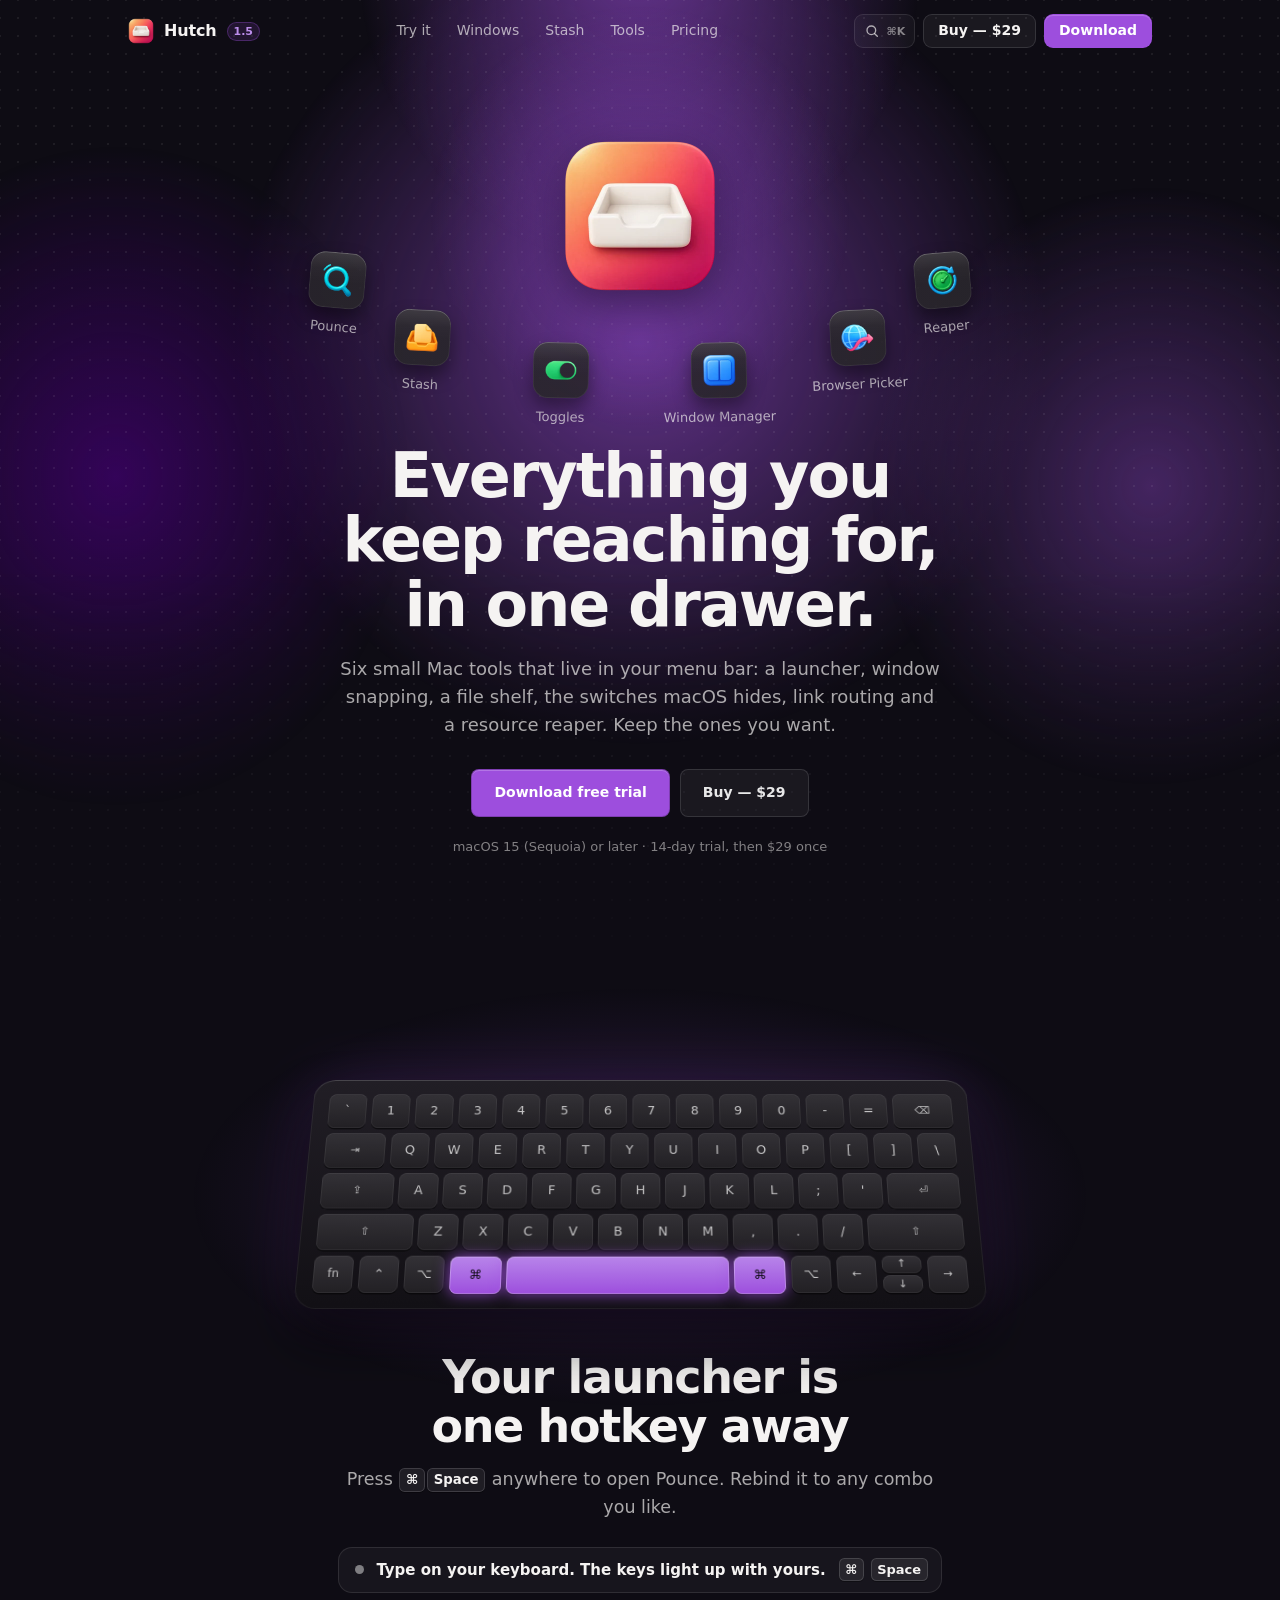
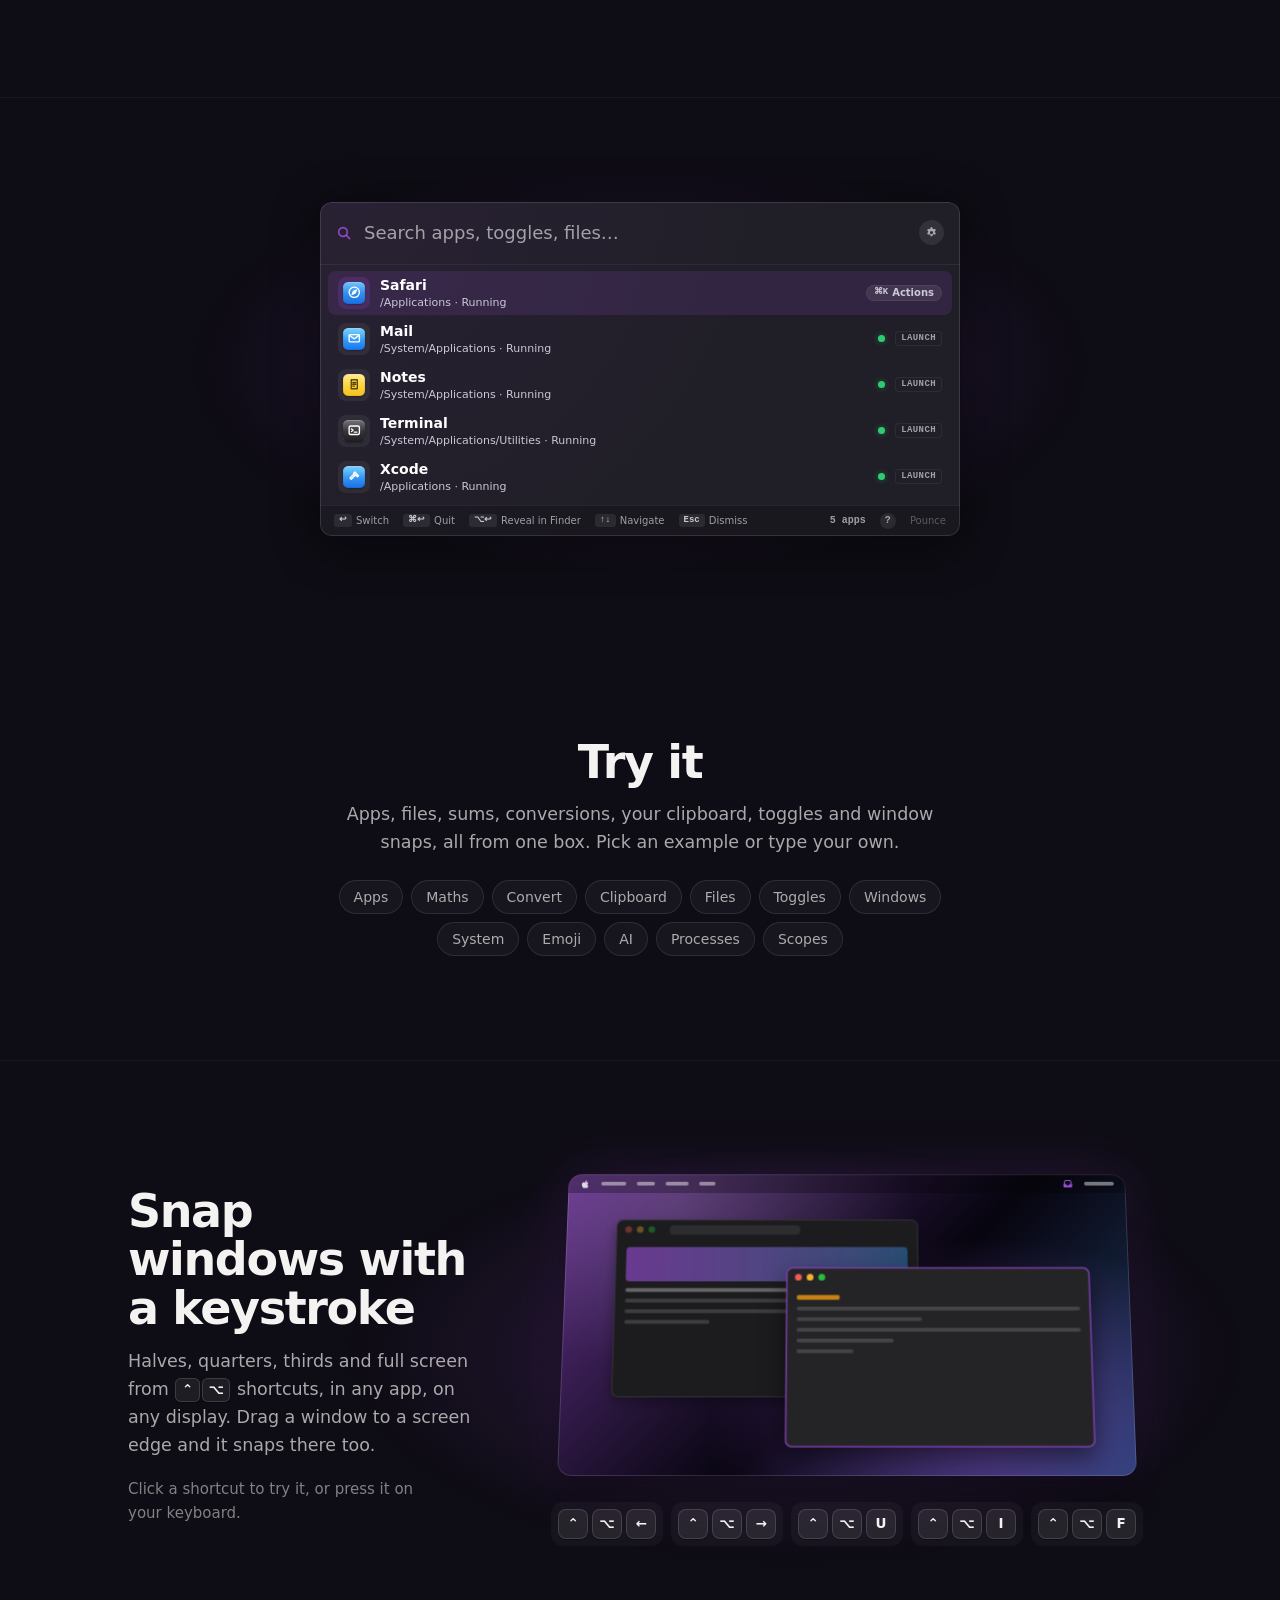
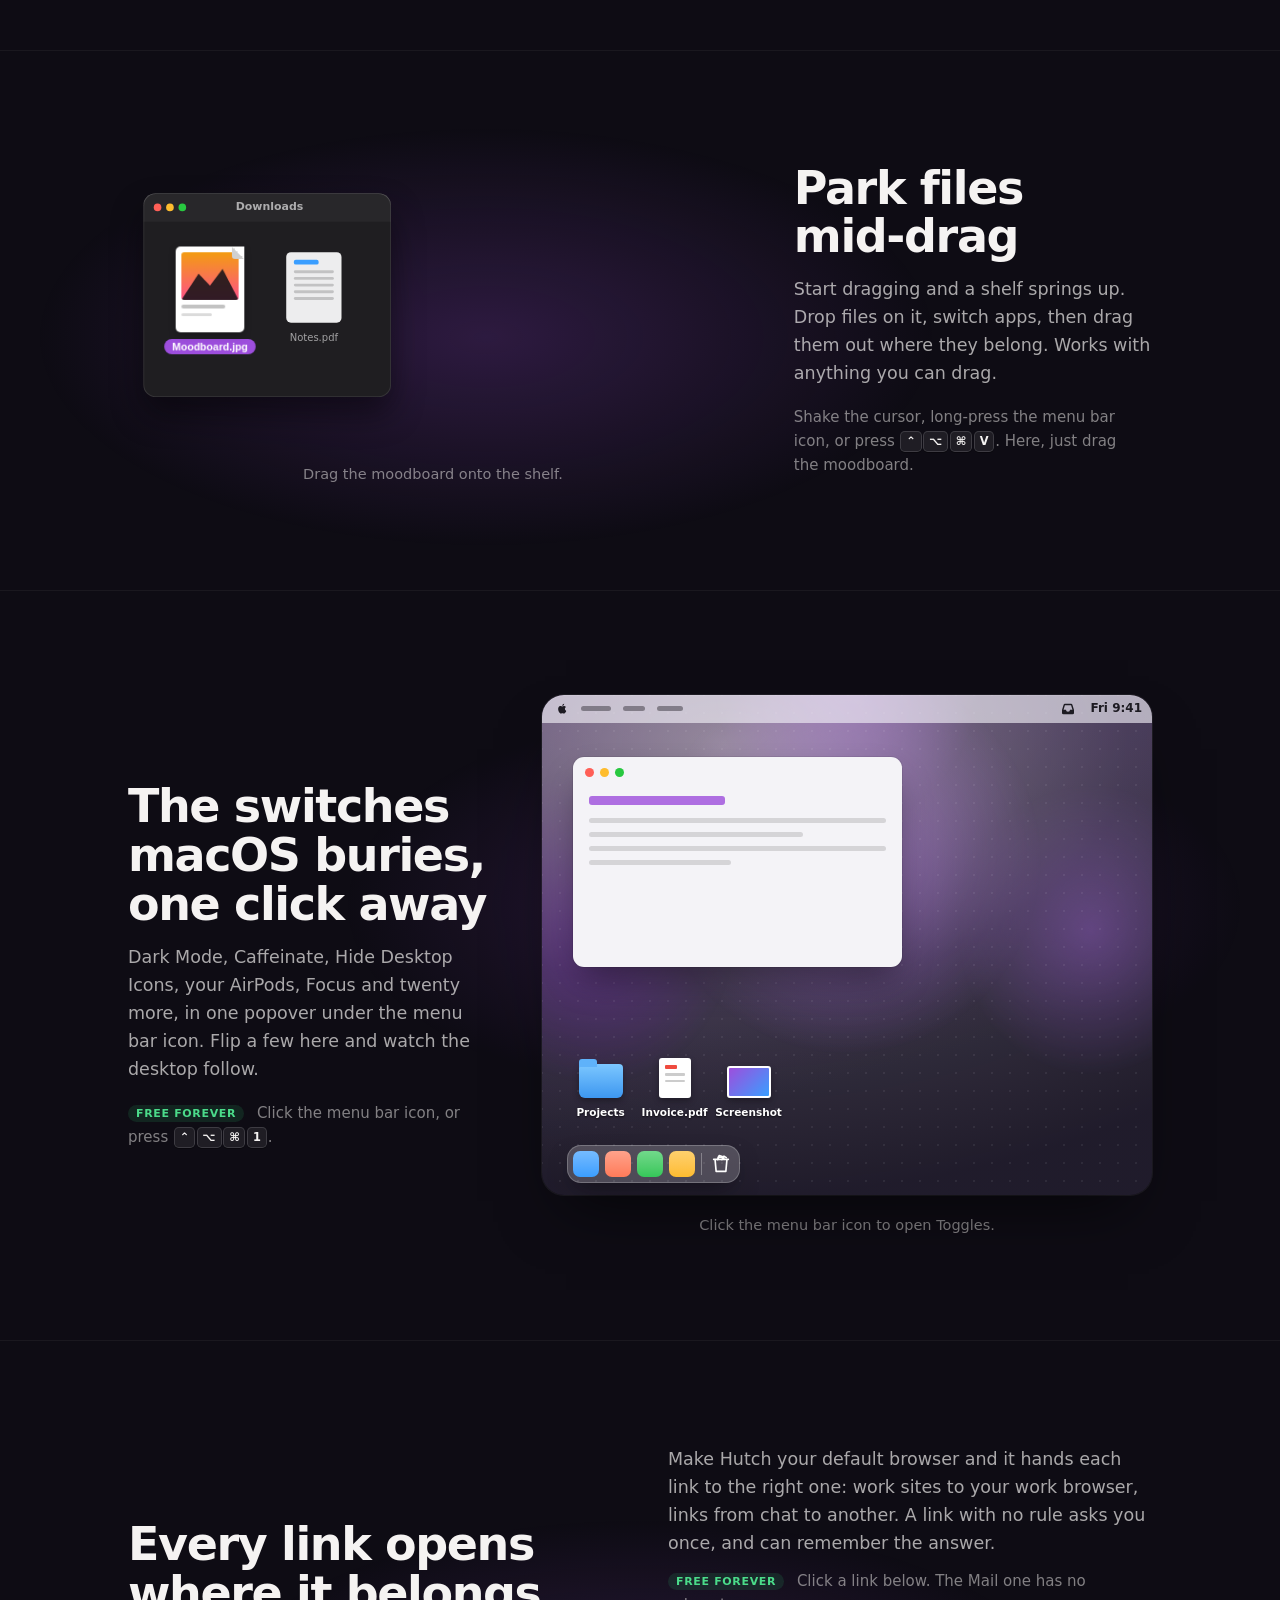
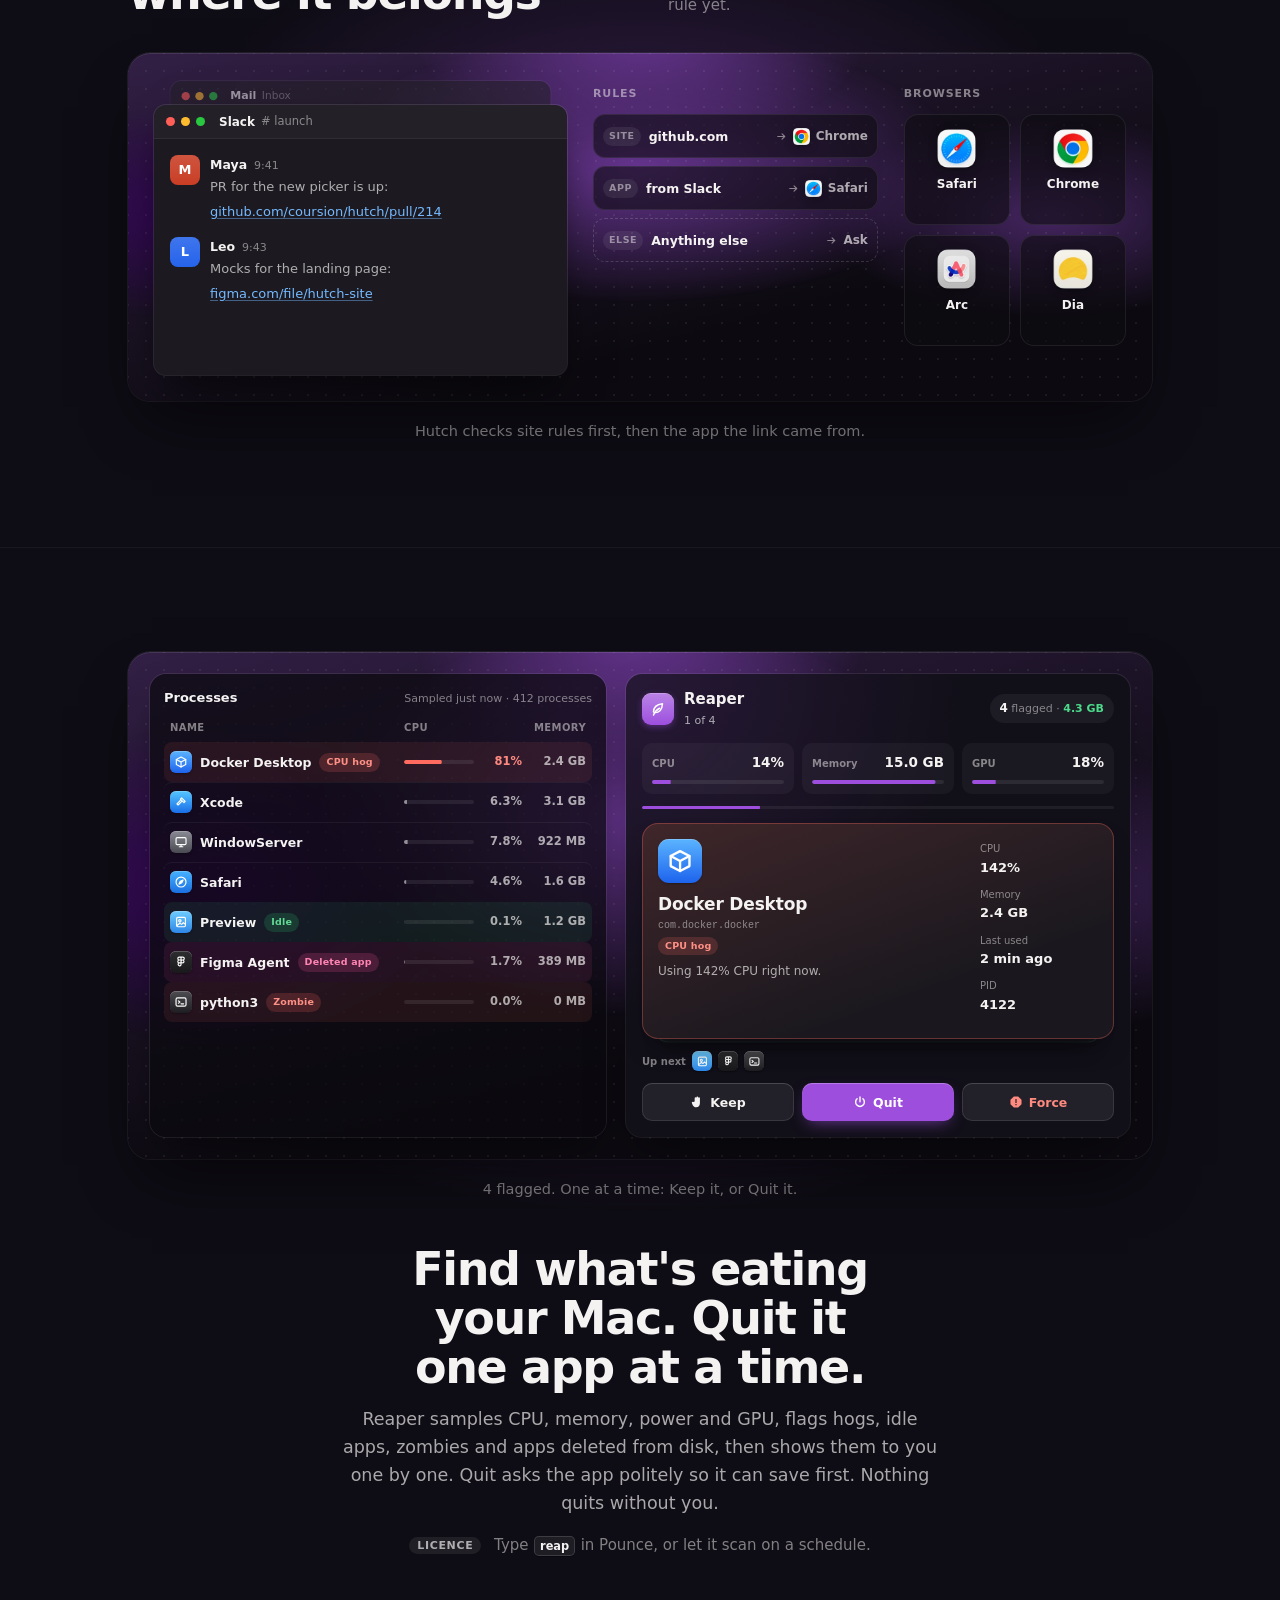
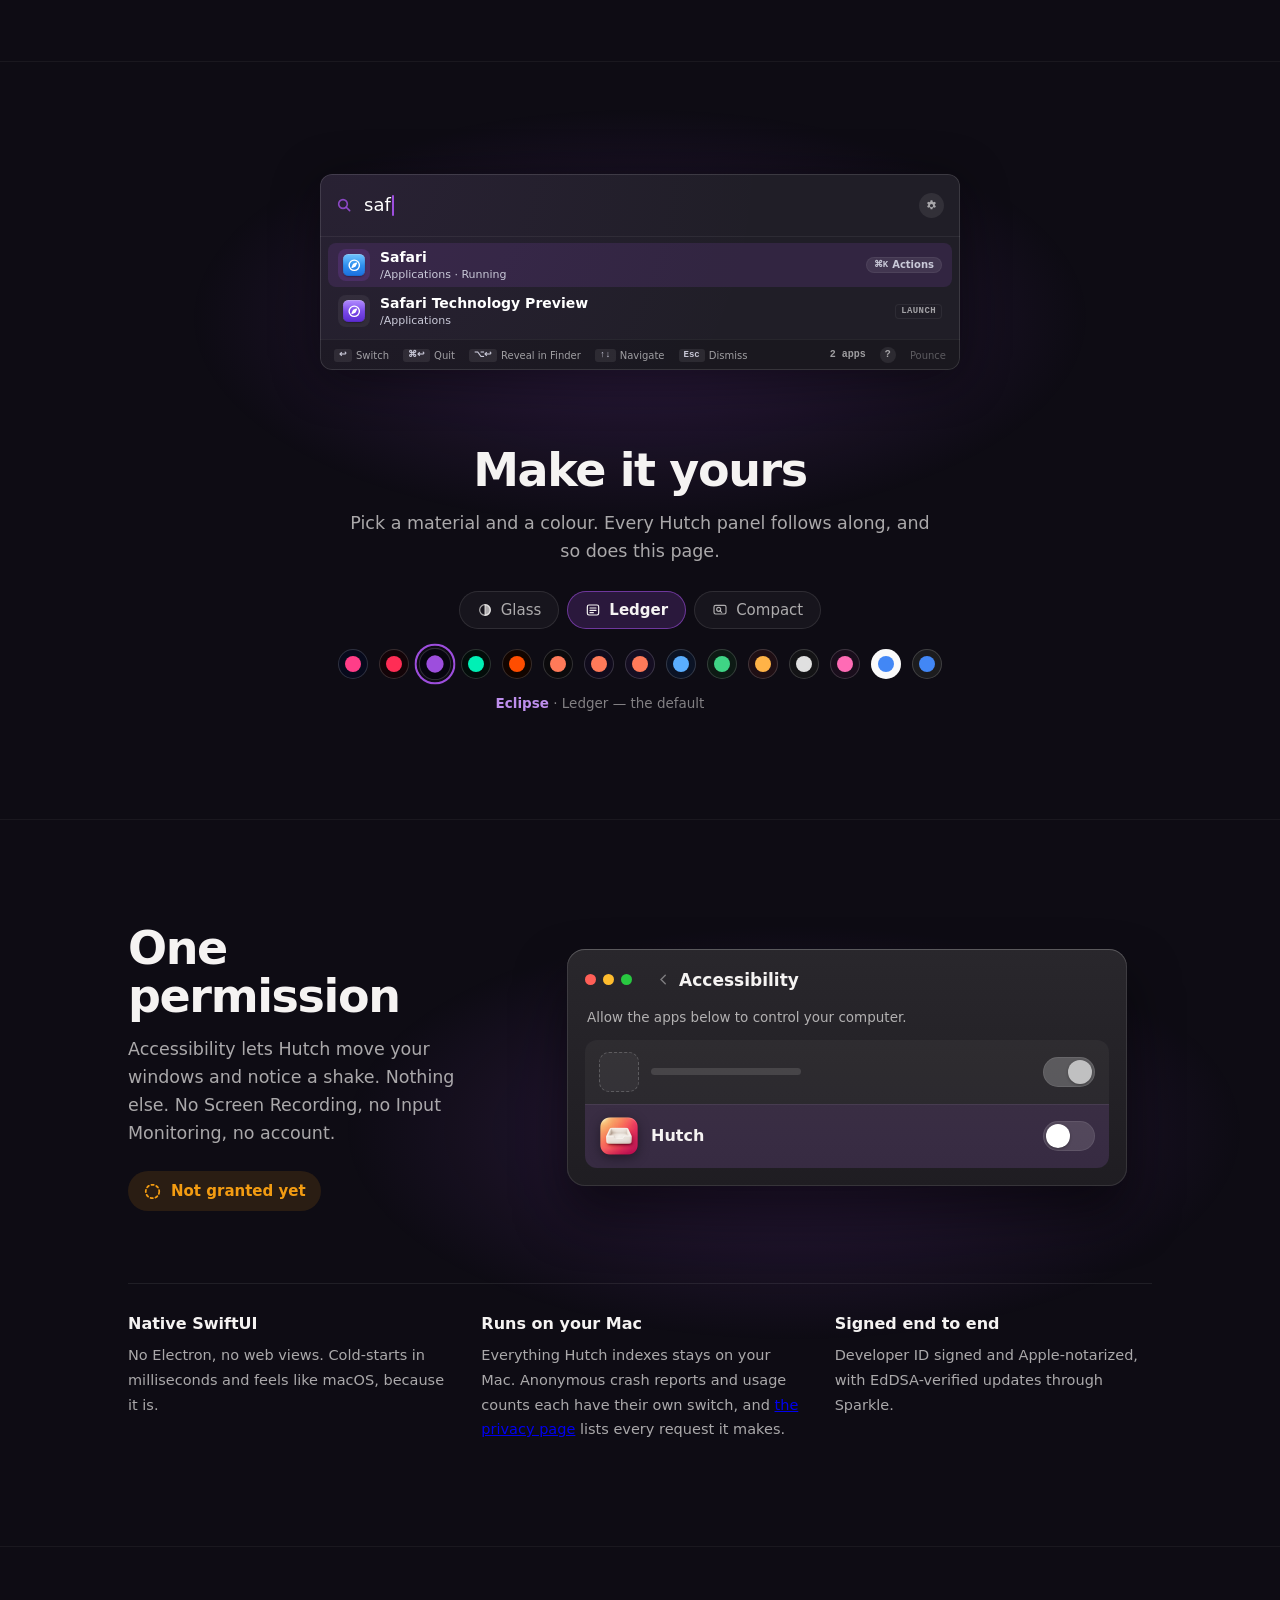
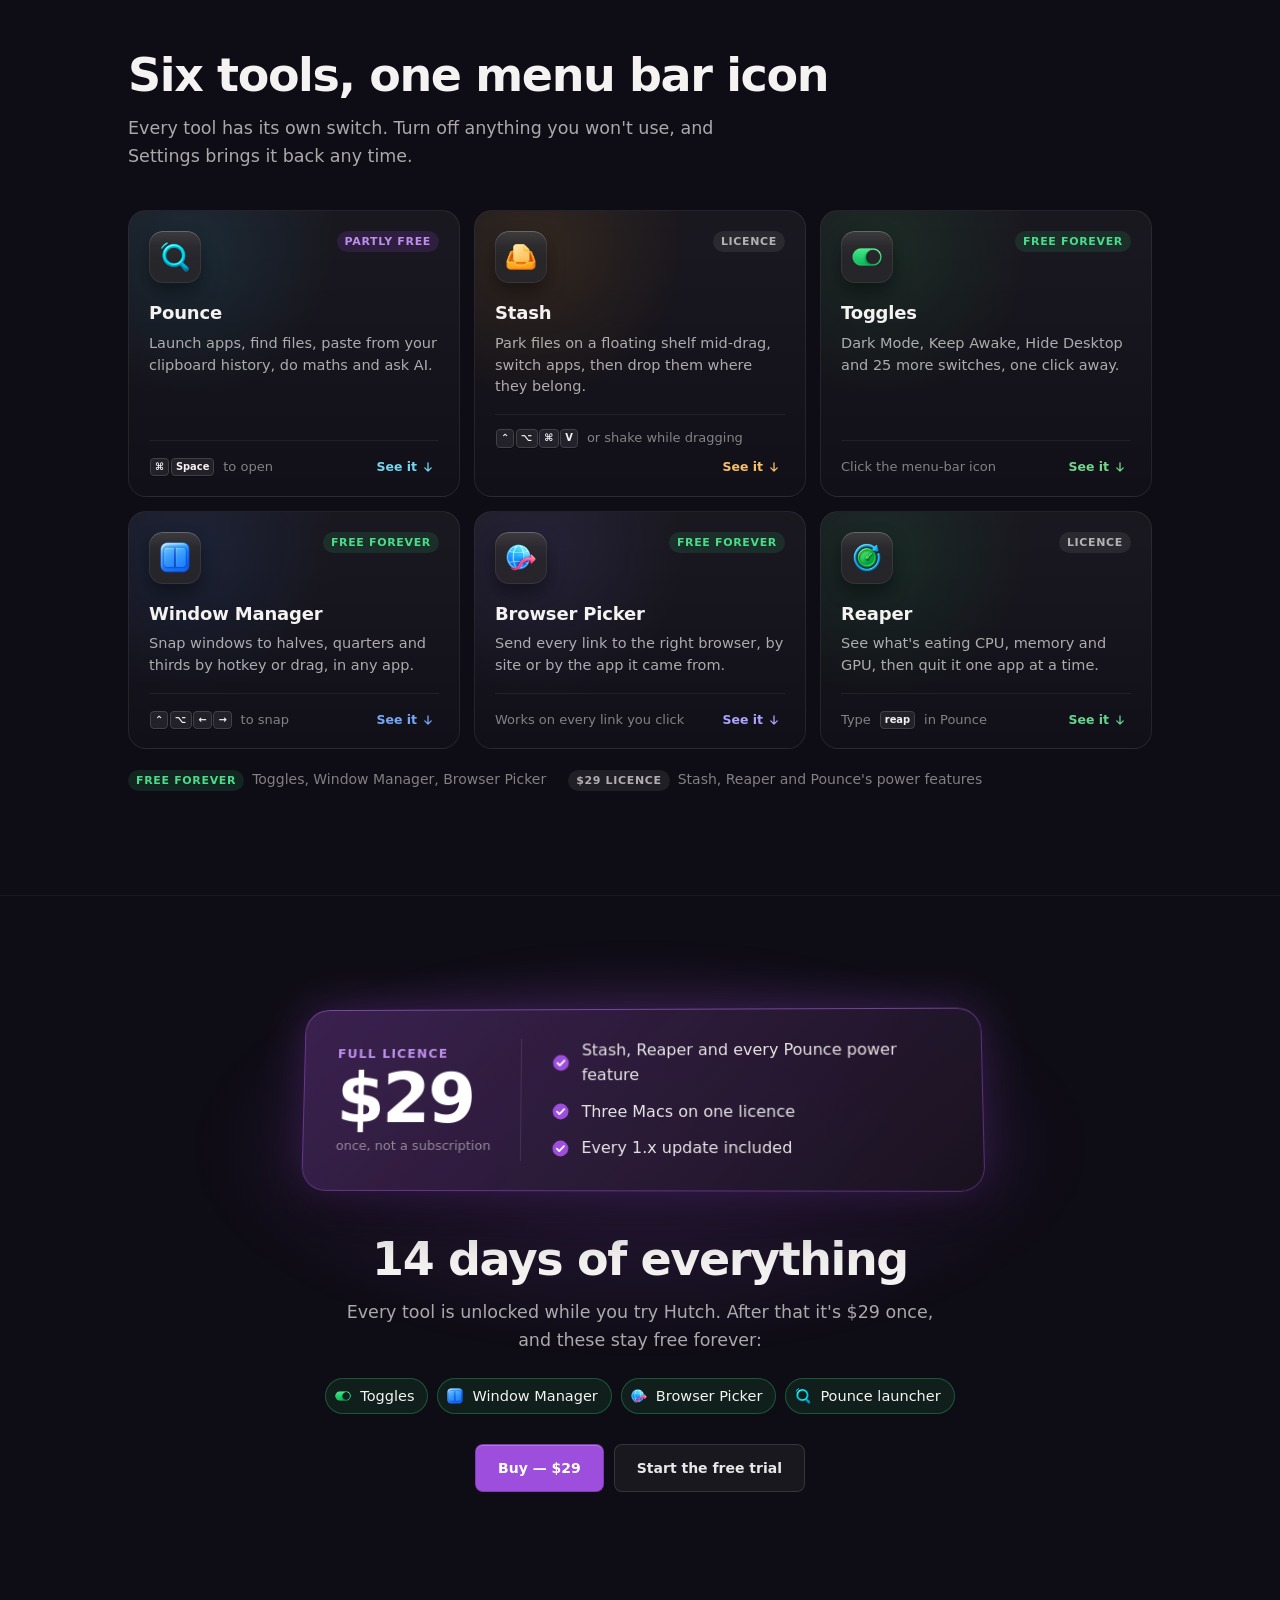
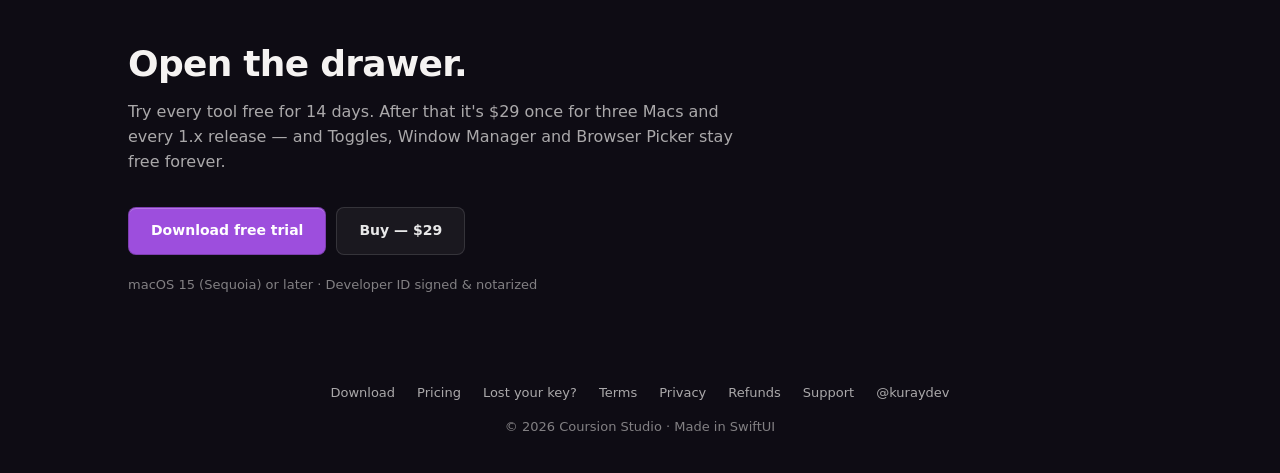
==== index.html @ 4ecfb293 "browser picker: real Safari, Chrome, Arc and Dia icons" ====
<!doctype html>
<html lang="en">
<head>
  <meta charset="utf-8" />
  <meta name="viewport" content="width=device-width, initial-scale=1" />
  <title>Hutch — A drawer of Mac utilities</title>
  <meta name="description" content="Six native Mac tools in one menu bar app: a ⌘Space launcher, window snapping, a drag-and-drop file shelf, system toggles, a browser picker and a resource reaper. Try every tool free for 14 days, then $29 once." />
  <link rel="canonical" href="https://hutch.coursion.studio/" />
  <link rel="icon" type="image/png" href="img/favicon.png" />
  <link rel="apple-touch-icon" href="icon.png" />
  <link rel="stylesheet" href="styles.css?v=d23c048adf" />
  <link rel="stylesheet" href="site.css?v=8bc684e233" />
  <link rel="stylesheet" href="home.css?v=991b9aa1b9" />
  <link rel="preload" as="image" href="img/hutch-icon.webp" />
  <meta property="og:type" content="website" />
  <meta property="og:url" content="https://hutch.coursion.studio/" />
  <meta property="og:title" content="Hutch — A drawer of Mac utilities" />
  <meta property="og:description" content="A ⌘Space launcher, window snapping, a drag-and-drop shelf, system toggles, link routing and a resource reaper. Six native Mac tools, one menu bar icon. 14-day free trial, then $29 once." />
  <meta property="og:image" content="https://hutch.coursion.studio/screenshots/hero-dashboard.png" />
  <meta name="twitter:card" content="summary_large_image" />
  <meta name="theme-color" content="#0E0C14" />
  <script type="application/ld+json">
  {
    "@context": "https://schema.org",
    "@type": "SoftwareApplication",
    "name": "Hutch",
    "url": "https://hutch.coursion.studio/",
    "image": "https://hutch.coursion.studio/icon.png",
    "applicationCategory": "UtilitiesApplication",
    "operatingSystem": "macOS 15 or later",
    "description": "Six native Mac tools in one menu bar app: a launcher, window snapping, a file shelf, system toggles, a browser picker and a resource reaper.",
    "offers": { "@type": "Offer", "price": "29.00", "priceCurrency": "USD" },
    "publisher": { "@type": "Organization", "name": "Coursion Studio" }
  }
  </script>
  <script>document.documentElement.classList.add("js");window.__rv=setTimeout(function(){document.documentElement.classList.add("reveal-all")},4000);</script>
  <script defer src="site.js?v=435ca01deb"></script>
  <script defer src="home.js?v=c83968eb74"></script>
  <script defer src="https://polaris-backend-489776622782.europe-west1.run.app/api/v1/analytics/t.js" data-site="hutch.coursion.studio"></script>
</head>
<body class="home site">
  <a class="skip" href="#hotkey">Skip to the tour</a>
  <div class="bar js-bar">
    <div class="bar-in">
      <a class="bar-brand" href="#top"><img src="img/hutch-icon.webp" alt="" width="26" height="26" /><span>Hutch</span></a>
      <a class="bar-ver" href="https://github.com/Coursion-Studio/hutch/releases/latest" aria-label="What's new in Hutch 1.5">1.5</a>
      <nav class="bar-nav js-bar-nav" aria-label="Main">
        <a href="#try" data-spy="try">Try it</a>
        <a href="#windows" data-spy="windows">Windows</a>
        <a href="#stash" data-spy="stash">Stash</a>
        <a href="#tools" data-spy="tools">Tools</a>
        <a href="pricing.html" data-spy="pricing">Pricing</a>
        <span class="bar-ink" aria-hidden="true"></span>
      </nav>
      <div class="bar-act">
        <button class="bar-k js-palette-open" type="button" aria-label="Search this site"><svg viewBox="0 0 24 24" fill="none" stroke="currentColor" stroke-width="2" stroke-linecap="round" aria-hidden="true"><circle cx="11" cy="11" r="6.5"/><path d="m16 16 4 4"/></svg><kbd>⌘K</kbd></button>
        <a class="bar-btn bar-buy" href="pricing.html">Buy — $29</a>
        <a class="bar-btn bar-get" href="https://github.com/Coursion-Studio/hutch/releases/latest" data-download>Download</a>
        <button class="bar-menu js-bar-menu" type="button" aria-expanded="false" aria-controls="bar-sheet" aria-label="Menu"><svg viewBox="0 0 24 24" fill="none" stroke="currentColor" stroke-width="2" stroke-linecap="round" aria-hidden="true"><path class="l1" d="M5 9h14"/><path class="l2" d="M5 15h14"/></svg></button>
      </div>
    </div>
    <div class="bar-sheet js-bar-sheet" id="bar-sheet" role="dialog" aria-modal="true" aria-label="Menu" hidden>
      <nav class="bar-sheet-nav" aria-label="Site">
        <a href="#try" data-spy="try">Try it</a>
        <a href="#windows" data-spy="windows">Windows</a>
        <a href="#stash" data-spy="stash">Stash</a>
        <a href="#tools" data-spy="tools">Tools</a>
        <a href="pricing.html" data-spy="pricing">Pricing</a>
      </nav>
      <div class="bar-sheet-act">
        <button class="bar-btn bar-sheet-k js-bar-search" type="button"><svg viewBox="0 0 24 24" fill="none" stroke="currentColor" stroke-width="2" stroke-linecap="round" aria-hidden="true"><circle cx="11" cy="11" r="6.5"/><path d="m16 16 4 4"/></svg><span>Search</span><kbd>⌘K</kbd></button>
        <a class="bar-btn bar-buy" href="pricing.html">Buy — $29</a>
      </div>
    </div>
  </div>
  <div class="bg"></div>

  <div class="palette-backdrop js-palette" hidden>
    <div class="palette" role="dialog" aria-modal="true" aria-label="Search this site">
      <div class="palette-bar">
        <svg viewBox="0 0 24 24" fill="none" stroke="currentColor" stroke-width="1.8" stroke-linecap="round" aria-hidden="true"><circle cx="11" cy="11" r="7"/><path d="M16 16l5 5"/></svg>
        <input class="js-palette-input" type="text" placeholder="Jump to anything…" aria-label="Search this site" autocomplete="off" spellcheck="false" />
        <kbd>esc</kbd>
      </div>
      <ul class="palette-results js-palette-results" role="listbox"></ul>
      <div class="palette-foot"><span><kbd>↑</kbd><kbd>↓</kbd>Navigate</span><span><kbd>↩</kbd>Open</span><span class="spacer"></span><span>Yes — the website has one too.</span></div>
    </div>
  </div>

  <header class="stage-hero reveal">
    <div class="mesh" aria-hidden="true"><i class="m1"></i><i class="m2"></i><i class="m3"></i><i class="m4"></i></div>
    <div class="container">
      <div class="bar-space" aria-hidden="true"></div>

      <div class="hero-fan" role="img" aria-label="The Hutch app icon with its six tools fanned out beneath it: Pounce, Stash, Toggles, Window Manager, Browser Picker and Reaper.">
        <img class="hero-icon" src="img/hutch-icon.webp" alt="" width="160" height="160" fetchpriority="high" />
        <span class="fan-tool" style="--i:0;--x:-249;--y:52.6;--r:5deg"><span class="tile"><img src="img/pounce.webp" alt="" width="56" height="56" /></span><b>Pounce</b></span>
        <span class="fan-tool" style="--i:1;--x:-179;--y:99.6;--r:3deg"><span class="tile"><img src="img/stash.webp" alt="" width="56" height="56" /></span><b>Stash</b></span>
        <span class="fan-tool" style="--i:2;--x:-65;--y:126.5;--r:1deg"><span class="tile"><img src="img/toggles.webp" alt="" width="56" height="56" /></span><b>Toggles</b></span>
        <span class="fan-tool" style="--i:3;--x:65;--y:126.5;--r:-1deg"><span class="tile"><img src="img/window-manager.webp" alt="" width="56" height="56" /></span><b>Window Manager</b></span>
        <span class="fan-tool" style="--i:4;--x:179;--y:99.6;--r:-3deg"><span class="tile"><img src="img/browser-picker.webp" alt="" width="56" height="56" /></span><b>Browser Picker</b></span>
        <span class="fan-tool" style="--i:5;--x:249;--y:52.6;--r:-5deg"><span class="tile"><img src="img/reaper.webp" alt="" width="56" height="56" /></span><b>Reaper</b></span>
      </div>

      <div class="hero-copy">
        <h1 class="rise" style="--d:.08s">Everything you keep reaching for,<br /> in one drawer.</h1>
        <p class="sub rise" style="--d:.14s">Six small Mac tools that live in your menu bar: a launcher, window snapping, a file shelf, the switches macOS hides, link routing and a resource reaper. Keep the ones you want.</p>
        <div class="cta-row rise" style="--d:.2s">
          <a class="btn primary" href="https://github.com/Coursion-Studio/hutch/releases/latest" data-download>Download free trial</a>
          <a class="btn outline" href="pricing.html">Buy — $29</a>
        </div>
        <p class="req-note rise" style="--d:.24s">macOS 15 (Sequoia) or later · 14-day trial, then $29 once</p>
      </div>
    </div>
  </header>

  <main>

    <section id="hotkey" class="sec sec-hotkey reveal" aria-labelledby="hotkey-title">
      <div class="glow" aria-hidden="true"></div>
      <div class="container">
        <div class="kb-stage rise">
          <div class="kb js-kb" aria-hidden="true"></div>
        </div>
        <div class="sec-head center">
          <h2 id="hotkey-title" class="rise" style="--d:.08s">Your launcher is one hotkey away</h2>
          <p class="rise" style="--d:.14s">Press <span class="combo"><kbd>⌘</kbd><kbd>Space</kbd></span> anywhere to open Pounce. Rebind it to any combo you like.</p>
          <p class="kb-pill rise js-kb-pill" style="--d:.2s" aria-live="polite">
            <span class="dot" aria-hidden="true"></span>
            <span class="kb-pill-text js-kb-text">Type on your keyboard. The keys light up with yours.</span>
            <span class="kb-pill-keys js-kb-keys"><kbd>⌘</kbd><kbd>Space</kbd></span>
          </p>
        </div>
      </div>
    </section>

    <section id="try" class="sec sec-try reveal" aria-labelledby="try-title">
      <div class="glow" aria-hidden="true"></div>
      <div class="container">
        <div class="pp pp-try rise js-try" data-mat="ledger">
          <div class="pp-field">
            <svg class="pp-lead" viewBox="0 0 24 24" fill="none" stroke="currentColor" stroke-width="2.4" stroke-linecap="round" aria-hidden="true"><circle cx="10.5" cy="10.5" r="6.5"/><path d="m15.5 15.5 5 5"/></svg>
            <button type="button" class="pp-scope js-try-scope" hidden><span class="pp-scope-ico" aria-hidden="true"></span><b></b><svg class="pp-scope-x" viewBox="0 0 24 24" fill="none" stroke="currentColor" stroke-width="3.4" stroke-linecap="round" aria-hidden="true"><path d="M6 6l12 12M18 6 6 18"/></svg></button>
            <input class="js-try-input" type="text" role="combobox" aria-expanded="true" aria-controls="try-results" aria-autocomplete="list" aria-label="Try Pounce: type an app, a sum, a conversion, or : for scopes" placeholder="Search apps, toggles, files…" autocomplete="off" autocapitalize="off" spellcheck="false" />
            <button type="button" class="pp-clear js-try-clear" aria-label="Clear the search" hidden><svg viewBox="0 0 24 24" aria-hidden="true"><circle cx="12" cy="12" r="10" fill="currentColor"/><path d="m8.5 8.5 7 7M15.5 8.5l-7 7" stroke="var(--pal-base)" stroke-width="2.2" stroke-linecap="round"/></svg></button>
            <span class="pp-gear" aria-hidden="true"><svg viewBox="0 0 24 24" fill="currentColor"><path d="M10.3 2.5h3.4l.5 2.6c.6.2 1.2.5 1.7.9l2.5-.9 1.7 2.9-2 1.7c.1.6.1 1.3 0 1.9l2 1.7-1.7 2.9-2.5-.9c-.5.4-1.1.7-1.7.9l-.5 2.6h-3.4l-.5-2.6c-.6-.2-1.2-.5-1.7-.9l-2.5.9-1.7-2.9 2-1.7a6 6 0 0 1 0-1.9l-2-1.7 1.7-2.9 2.5.9c.5-.4 1.1-.7 1.7-.9zM12 9a3 3 0 1 0 0 6 3 3 0 0 0 0-6z" fill-rule="evenodd"/></svg></span>
          </div>
          <div class="pp-results">
            <span class="pp-sel" aria-hidden="true"></span>
            <ul id="try-results" class="js-try-results" role="listbox" aria-label="Results"></ul>
            <div class="pp-empty"><svg viewBox="0 0 24 24" fill="currentColor" aria-hidden="true"><path d="M10 3.5 11.7 8.3 16.5 10 11.7 11.7 10 16.5 8.3 11.7 3.5 10 8.3 8.3z"/><path d="M17.5 13.5l.8 2.2 2.2.8-2.2.8-.8 2.2-.8-2.2-2.2-.8 2.2-.8zM17 3l.6 1.4L19 5l-1.4.6L17 7l-.6-1.4L15 5l1.4-.6z"/></svg><b class="js-try-empty">No matches</b><span class="js-try-tip"></span></div>
          </div>
          <div class="pp-foot">
            <span class="pp-hints"></span>
            <span class="pp-tag js-try-lic" hidden>Licence</span>
            <span class="pp-badge"></span>
            <span class="pp-help" aria-hidden="true">?</span>
            <span class="pp-label js-try-status">Pounce</span>
          </div>
          <div class="pp-cfoot">
            <span class="pp-menu" aria-hidden="true"><i></i><i></i></span>
            <span class="pp-cstatus js-try-status"></span>
            <span class="pp-cbar"><span class="pp-cbtn primary"><span>Open Application</span><kbd>↩</kbd></span><span class="pp-cbtn act">Actions<kbd>⌘</kbd><kbd>K</kbd></span></span>
          </div>
        </div>
        <div class="sec-head center">
          <h2 id="try-title" class="rise" style="--d:.08s">Try it</h2>
          <p class="rise" style="--d:.14s">Apps, files, sums, conversions, your clipboard, toggles and window snaps, all from one box. Pick an example or type your own.</p>
          <div class="chips rise" style="--d:.2s" role="group" aria-label="Examples">
            <button type="button" class="chip-q" data-q="saf" aria-label="Apps: saf">Apps</button>
            <button type="button" class="chip-q" data-q="1280*0.15" aria-label="Maths: 1280*0.15">Maths</button>
            <button type="button" class="chip-q" data-q="10 km to mi" aria-label="Convert: 10 km to mi">Convert</button>
            <button type="button" class="chip-q" data-q="clip:" aria-label="Clipboard: clip:">Clipboard</button>
            <button type="button" class="chip-q" data-q="file: invoice" aria-label="Files: file: invoice">Files</button>
            <button type="button" class="chip-q" data-q="dark" aria-label="Toggles: dark">Toggles</button>
            <button type="button" class="chip-q" data-q="left half" aria-label="Windows: left half">Windows</button>
            <button type="button" class="chip-q" data-q="lock" aria-label="System: lock">System</button>
            <button type="button" class="chip-q" data-q=":fire" aria-label="Emoji: :fire">Emoji</button>
            <button type="button" class="chip-q" data-q="ai how do I undo a git commit" aria-label="AI: ai how do I undo a git commit">AI</button>
            <button type="button" class="chip-q" data-q="kill chrome" aria-label="Processes: kill chrome">Processes</button>
            <button type="button" class="chip-q" data-q=":" aria-label="Scopes: :">Scopes</button>
          </div>
          <p class="sr-only js-try-count" aria-live="polite"></p>
        </div>
      </div>
    </section>

    <section id="windows" class="sec sec-split sec-windows reveal" aria-labelledby="win-title">
      <div class="glow" aria-hidden="true"></div>
      <div class="container split">
        <div class="split-copy">
          <h2 id="win-title" class="rise">Snap windows with a keystroke</h2>
          <p class="rise" style="--d:.06s">Halves, quarters, thirds and full screen from <span class="combo"><kbd>⌃</kbd><kbd>⌥</kbd></span> shortcuts, in any app, on any display. Drag a window to a screen edge and it snaps there too.</p>
          <p class="aside rise" style="--d:.1s">Click a shortcut to try it, or press it on your keyboard.</p>
        </div>
        <div class="split-stage">
          <div class="desk-wrap rise" style="--d:.08s">
            <div class="desk js-desk" aria-hidden="true">
              <div class="desk-menubar">
                <svg viewBox="0 0 24 24" fill="currentColor"><path d="M16.4 12.6c0-2.3 1.9-3.4 2-3.5-1.1-1.6-2.8-1.8-3.4-1.8-1.4-.1-2.8.9-3.5.9-.7 0-1.8-.9-3-.8-1.5 0-3 .9-3.8 2.3-1.6 2.8-.4 7 1.2 9.3.8 1.1 1.7 2.4 2.9 2.3 1.2 0 1.6-.7 3-.7s1.8.7 3 .7c1.3 0 2.1-1.1 2.8-2.3.9-1.3 1.3-2.6 1.3-2.6s-2.5-1-2.5-3.8zM14.1 5.8c.6-.8 1.1-1.8 1-2.8-.9 0-2 .6-2.7 1.4-.6.7-1.1 1.7-1 2.7 1 .1 2-.5 2.7-1.3z"/></svg>
                <i style="width:26px"></i><i style="width:19px"></i><i style="width:24px"></i><i style="width:17px"></i>
                <span class="sp"></span>
                <svg class="tray" viewBox="0 0 24 24" fill="currentColor"><path d="M3 13.5 5.4 5.6A2 2 0 0 1 7.3 4.2h9.4a2 2 0 0 1 1.9 1.4L21 13.5V18a2 2 0 0 1-2 2H5a2 2 0 0 1-2-2zm2.3-.5H9a3 3 0 0 0 6 0h3.7L16.6 6.2H7.4z"/></svg>
                <i style="width:31px"></i>
              </div>
              <div class="win win-browser" data-win="browser">
                <div class="win-skin"></div>
                <div class="win-content">
                  <div class="win-bar"><i></i><i></i><i></i><span class="url"></span></div>
                  <div class="win-body"><span class="banner"></span><span class="ln l1"></span><span class="ln"></span><span class="ln"></span><span class="ln short"></span></div>
                </div>
              </div>
              <div class="win win-notes" data-win="notes">
                <div class="win-skin"></div>
                <div class="win-content">
                  <div class="win-bar"><i></i><i></i><i></i></div>
                  <div class="win-body"><span class="ttl"></span><span class="ln"></span><span class="ln" style="width:44%"></span><span class="ln"></span><span class="ln" style="width:34%"></span><span class="ln" style="width:20%"></span></div>
                </div>
              </div>
            </div>
          </div>
          <div class="snaps rise" style="--d:.14s" role="group" aria-label="Snap shortcuts">
            <button type="button" class="snap" data-move="0" aria-label="Left half, Control Option Left Arrow"><kbd>⌃</kbd><kbd>⌥</kbd><kbd>←</kbd></button>
            <button type="button" class="snap" data-move="1" aria-label="Right half, Control Option Right Arrow"><kbd>⌃</kbd><kbd>⌥</kbd><kbd>→</kbd></button>
            <button type="button" class="snap" data-move="2" aria-label="Top left quarter, Control Option U"><kbd>⌃</kbd><kbd>⌥</kbd><kbd>U</kbd></button>
            <button type="button" class="snap" data-move="3" aria-label="Top right quarter, Control Option I"><kbd>⌃</kbd><kbd>⌥</kbd><kbd>I</kbd></button>
            <button type="button" class="snap" data-move="4" aria-label="Full screen, Control Option F"><kbd>⌃</kbd><kbd>⌥</kbd><kbd>F</kbd></button>
          </div>
        </div>
      </div>
    </section>

    <section id="stash" class="sec sec-split sec-stash reveal" aria-labelledby="stash-title">
      <div class="glow" aria-hidden="true"></div>
      <div class="container split reverse">
        <div class="split-copy">
          <h2 id="stash-title" class="rise">Park files mid-drag</h2>
          <p class="rise" style="--d:.06s">Start dragging and a shelf springs up. Drop files on it, switch apps, then drag them out where they belong. Works with anything you can drag.</p>
          <p class="aside rise" style="--d:.1s">Shake the cursor, long-press the menu bar icon, or press <span class="combo"><kbd>⌃</kbd><kbd>⌥</kbd><kbd>⌘</kbd><kbd>V</kbd></span>. Here, just drag the moodboard.</p>
        </div>
        <div class="split-stage">
          <div class="stash-fit rise" style="--d:.08s">
            <div class="stash-stage js-stash">
              <div class="finder" aria-hidden="true">
                <div class="finder-bar"><i></i><i></i><i></i><b>Downloads</b></div>
                <span class="finder-slot"></span>
                <span class="finder-doc"><span class="doc"><i></i><i></i><i></i><i></i><i></i><i></i></span><b>Notes.pdf</b></span>
              </div>
              <div class="shelf" aria-hidden="true">
                <div class="shelf-head"><svg viewBox="0 0 24 24" fill="currentColor"><path d="M3 13.5 5.4 5.6A2 2 0 0 1 7.3 4.2h9.4a2 2 0 0 1 1.9 1.4L21 13.5V18a2 2 0 0 1-2 2H5a2 2 0 0 1-2-2zm2.3-.5H9a3 3 0 0 0 6 0h3.7L16.6 6.2H7.4z"/></svg>Stash<span class="n js-shelf-n">0</span></div>
                <div class="shelf-slots"><i></i><i></i><i></i></div>
              </div>
              <button type="button" class="file js-file" aria-label="Moodboard.jpg. Drag it onto the shelf, or press to park it there.">
                <span class="thumb"><span class="pic"></span><i></i><i></i><span class="fold"></span></span>
                <span class="name">Moodboard.jpg</span>
              </button>
              <svg class="cursor js-cursor" viewBox="0 0 15 22" aria-hidden="true"><path d="M0 0v17.2l4.5-4 3 8.8 2.7-1-3-8.4h7.8z" fill="#000" stroke="#fff" stroke-width="1.4" stroke-linejoin="round"/></svg>
            </div>
          </div>
          <p class="stash-status rise js-stash-status" style="--d:.14s" aria-live="polite">Drag the moodboard onto the shelf.</p>
        </div>
      </div>
    </section>

    <section id="toggles" class="sec sec-split sec-toggles reveal" aria-labelledby="tgl-title">
      <div class="glow" aria-hidden="true"></div>
      <div class="container split">
        <div class="split-copy">
          <h2 id="tgl-title" class="rise">The switches macOS buries, one click away</h2>
          <p class="rise" style="--d:.06s">Dark Mode, Caffeinate, Hide Desktop Icons, your AirPods, Focus and twenty more, in one popover under the menu bar icon. Flip a few here and watch the desktop follow.</p>
          <p class="aside rise" style="--d:.1s"><span class="tier tier-free">Free forever</span> Click the menu bar icon, or press <span class="combo"><kbd>⌃</kbd><kbd>⌥</kbd><kbd>⌘</kbd><kbd>1</kbd></span>.</p>
        </div>
        <div class="split-stage">
          <div class="show tgl rise js-tgl" style="--d:.08s">
            <div class="mesh" aria-hidden="true"><i class="m1"></i><i class="m2"></i><i class="m3"></i><i class="m4"></i></div>
            <div class="tgl-dim" aria-hidden="true"></div>
            <div class="tgl-bar">
              <svg class="tgl-apple" viewBox="0 0 24 24" fill="currentColor" aria-hidden="true"><path d="M16.4 12.6c0-2.3 1.9-3.4 2-3.5-1.1-1.6-2.8-1.8-3.4-1.8-1.4-.1-2.8.9-3.5.9-.7 0-1.8-.9-3-.8-1.5 0-3 .9-3.8 2.3-1.6 2.8-.4 7 1.2 9.3.8 1.1 1.7 2.4 2.9 2.3 1.2 0 1.6-.7 3-.7s1.8.7 3 .7c1.3 0 2.1-1.1 2.8-2.3.9-1.3 1.3-2.6 1.3-2.6s-2.5-1-2.5-3.8zM14.1 5.8c.6-.8 1.1-1.8 1-2.8-.9 0-2 .6-2.7 1.4-.6.7-1.1 1.7-1 2.7 1 .1 2-.5 2.7-1.3z"/></svg>
              <i style="width:30px" aria-hidden="true"></i><i style="width:22px" aria-hidden="true"></i><i style="width:26px" aria-hidden="true"></i>
              <span class="sp"></span>
              <svg class="tgl-ind" data-ind="focus" viewBox="0 0 24 24" fill="currentColor" aria-hidden="true"><path d="M19.5 14.5A7.5 7.5 0 0 1 9.5 4.5a7.5 7.5 0 1 0 10 10z"/></svg>
              <svg class="tgl-ind" data-ind="cafe" viewBox="0 0 24 24" fill="none" stroke="currentColor" stroke-width="2.2" stroke-linecap="round" aria-hidden="true"><path d="M5 9h11v5a5 5 0 0 1-5 5h-1a5 5 0 0 1-5-5zM16 10.5h1.5a2.5 2.5 0 0 1 0 5H16M8 3.5v2.5M11.5 3.5v2.5"/></svg>
              <button type="button" class="tgl-item js-tgl-item" aria-expanded="false" aria-controls="tgl-pop" aria-label="Hutch in the menu bar: open Toggles"><svg viewBox="0 0 24 24" fill="currentColor" aria-hidden="true"><path d="M3 13.5 5.4 5.6A2 2 0 0 1 7.3 4.2h9.4a2 2 0 0 1 1.9 1.4L21 13.5V18a2 2 0 0 1-2 2H5a2 2 0 0 1-2-2zm2.3-.5H9a3 3 0 0 0 6 0h3.7L16.6 6.2H7.4z"/></svg></button>
              <span class="tgl-clock" aria-hidden="true">Fri 9:41</span>
            </div>
            <div class="tgl-win" aria-hidden="true">
              <div class="tgl-win-bar"><i></i><i></i><i></i></div>
              <div class="tgl-win-body"><span class="ttl"></span><span class="ln"></span><span class="ln" style="width:72%"></span><span class="ln"></span><span class="ln" style="width:48%"></span></div>
            </div>
            <ul class="tgl-icons" aria-hidden="true">
              <li><span class="tgl-folder"></span><b>Projects</b></li>
              <li><span class="tgl-doc"><i></i><i></i><i></i></span><b>Invoice.pdf</b></li>
              <li><span class="tgl-shot"></span><b>Screenshot</b></li>
            </ul>
            <div class="tgl-dock" aria-hidden="true"><i style="--c:#3A9EFF"></i><i style="--c:#FF7A59"></i><i style="--c:#34C759"></i><i style="--c:#FEBC2E"></i><span class="sep"></span><span class="tgl-trash"><svg viewBox="0 0 24 24" fill="none" stroke="currentColor" stroke-width="1.8" stroke-linecap="round" stroke-linejoin="round"><path d="M5.5 7h13l-1.2 13h-10.6zM4 7h16M9 7V4.5h6V7"/><path class="paper" d="M8.5 7.2 10 2.8l3.4 1M13 7.2l2.2-3.8 2.6 1.6"/></svg></span></div>
            <div class="tgl-night" aria-hidden="true"></div>
            <div class="tgl-pop" id="tgl-pop" role="group" aria-label="Toggles">
              <span class="tgl-nub" aria-hidden="true"></span>
              <div class="tgl-head">
                <img src="img/hutch-icon.webp" alt="" width="28" height="28" loading="lazy" />
                <span><b>Toggles</b><small>Quick switches</small></span>
                <span class="tgl-gear" aria-hidden="true"><svg viewBox="0 0 24 24" fill="currentColor"><path d="M10.3 2.5h3.4l.5 2.6c.6.2 1.2.5 1.7.9l2.5-.9 1.7 2.9-2 1.7c.1.6.1 1.3 0 1.9l2 1.7-1.7 2.9-2.5-.9c-.5.4-1.1.7-1.7.9l-.5 2.6h-3.4l-.5-2.6c-.6-.2-1.2-.5-1.7-.9l-2.5.9-1.7-2.9 2-1.7a6 6 0 0 1 0-1.9l-2-1.7 1.7-2.9 2.5.9c.5-.4 1.1-.7 1.7-.9zM12 9a3 3 0 1 0 0 6 3 3 0 0 0 0-6z" fill-rule="evenodd"/></svg></span>
              </div>
              <label class="tgl-search"><svg viewBox="0 0 24 24" fill="none" stroke="currentColor" stroke-width="2.4" stroke-linecap="round" aria-hidden="true"><circle cx="10.5" cy="10.5" r="6.5"/><path d="m15.5 15.5 5 5"/></svg><input class="js-tgl-q" type="search" placeholder="Search toggles" aria-label="Search toggles" autocomplete="off" spellcheck="false" /></label>
              <ul class="tgl-list js-tgl-list"></ul>
              <p class="tgl-none js-tgl-none" hidden></p>
              <div class="tgl-foot" aria-hidden="true"><span class="tgl-open"><img src="img/hutch-icon.webp" alt="" width="18" height="18" loading="lazy" />Open Hutch</span><svg viewBox="0 0 24 24" fill="none" stroke="currentColor" stroke-width="2.2" stroke-linecap="round"><path d="M12 3.5v8M7 6.5a7.5 7.5 0 1 0 10 0"/></svg></div>
            </div>
          </div>
          <p class="show-status rise js-tgl-status" style="--d:.14s" aria-live="polite">Click the menu bar icon to open Toggles.</p>
        </div>
      </div>
    </section>

    <section id="browsers" class="sec sec-browsers reveal" aria-labelledby="bpk-title">
      <div class="glow" aria-hidden="true"></div>
      <div class="container">
        <div class="sec-head">
          <h2 id="bpk-title" class="rise">Every link opens where it belongs</h2>
          <p class="rise" style="--d:.06s">Make Hutch your default browser and it hands each link to the right one: work sites to your work browser, links from chat to another. A link with no rule asks you once, and can remember the answer.</p>
          <p class="aside rise" style="--d:.1s"><span class="tier tier-free">Free forever</span> Click a link below. The Mail one has no rule yet.</p>
        </div>
        <div class="show bpk rise js-bpk" style="--d:.1s">
          <div class="mesh" aria-hidden="true"><i class="m1"></i><i class="m2"></i><i class="m3"></i><i class="m4"></i></div>
          <div class="bpk-grid">
            <div class="bpk-apps">
              <div class="bpk-win" data-app="Mail">
                <button type="button" class="bpk-tab" aria-label="Switch to Mail"></button>
                <div class="bpk-bar"><i></i><i></i><i></i><b>Mail</b><span>Inbox</span></div>
                <div class="bpk-body">
                  <p class="bpk-meta"><b>Mac Weekly</b><span>Menu bar apps worth keeping</span></p>
                  <p class="bpk-text">A short history of the menu bar, for the curious:</p>
                  <button type="button" class="bpk-link" data-url="https://en.wikipedia.org/wiki/Menu_bar">en.wikipedia.org/wiki/Menu_bar</button>
                </div>
              </div>
              <div class="bpk-win" data-app="Slack">
                <button type="button" class="bpk-tab" aria-label="Switch to Slack"></button>
                <div class="bpk-bar"><i></i><i></i><i></i><b>Slack</b><span># launch</span></div>
                <div class="bpk-body">
                  <div class="bpk-msg"><span class="bpk-av" style="--c:#C93D24">M</span><div><p class="bpk-meta"><b>Maya</b><span>9:41</span></p><p class="bpk-text">PR for the new picker is up:</p><button type="button" class="bpk-link" data-url="https://github.com/coursion/hutch/pull/214">github.com/coursion/hutch/pull/214</button></div></div>
                  <div class="bpk-msg"><span class="bpk-av" style="--c:#2563EB">L</span><div><p class="bpk-meta"><b>Leo</b><span>9:43</span></p><p class="bpk-text">Mocks for the landing page:</p><button type="button" class="bpk-link" data-url="https://figma.com/file/hutch-site">figma.com/file/hutch-site</button></div></div>
                </div>
              </div>
            </div>
            <div class="bpk-col">
              <h3 class="bpk-h">Rules</h3>
              <ul class="bpk-rules js-bpk-rules">
                <li class="bpk-rule" data-host="github.com" data-to="Chrome"><span class="bpk-kind">Site</span><span class="bpk-match">github.com</span></li>
                <li class="bpk-rule" data-src="Slack" data-to="Safari"><span class="bpk-kind">App</span><span class="bpk-match">from Slack</span></li>
                <li class="bpk-rule ask"><span class="bpk-kind">Else</span><span class="bpk-match">Anything else</span><span class="bpk-to"><svg viewBox="0 0 24 24" fill="none" stroke="currentColor" stroke-width="2" stroke-linecap="round" aria-hidden="true"><path d="M5 12h12M13 7l5 5-5 5"/></svg>Ask</span></li>
              </ul>
              <button type="button" class="bpk-reset js-bpk-reset" hidden>Forget the rules you added</button>
            </div>
            <div class="bpk-col">
              <h3 class="bpk-h">Browsers</h3>
              <ul class="bpk-browsers js-bpk-browsers"></ul>
            </div>
          </div>
          <div class="bpk-scrim" aria-hidden="true"></div>
          <div class="bpk-picker js-bpk-picker" role="dialog" aria-labelledby="bpk-pk-t" hidden>
            <div class="bpk-pk-top"><span class="bpk-src js-bpk-src"></span><button type="button" class="bpk-x js-bpk-x" aria-label="Cancel"><svg viewBox="0 0 24 24" fill="none" stroke="currentColor" stroke-width="3" stroke-linecap="round" aria-hidden="true"><path d="M6 6l12 12M18 6 6 18"/></svg></button></div>
            <b id="bpk-pk-t" class="bpk-pk-t">Open in…</b>
            <code class="bpk-url js-bpk-url"></code>
            <div class="bpk-tiles js-bpk-tiles"></div>
            <div class="bpk-remember">
              <button type="button" class="bpk-check js-bpk-rh" role="checkbox" aria-checked="false"><i aria-hidden="true"></i><span>Remember for <b></b></span></button>
              <button type="button" class="bpk-check js-bpk-rs" role="checkbox" aria-checked="false"><i aria-hidden="true"></i><span>Remember for <b></b></span></button>
            </div>
            <p class="bpk-hint"><svg viewBox="0 0 24 24" fill="none" stroke="currentColor" stroke-width="2" stroke-linecap="round" aria-hidden="true"><rect x="2.5" y="6" width="19" height="12" rx="2.5"/><path d="M6.5 10h.01M10 10h.01M14 10h.01M17.5 10h.01M8 14h8"/></svg>Press 1–4 to launch · Esc to cancel</p>
          </div>
          <span class="bpk-fly js-bpk-fly" aria-hidden="true"><svg viewBox="0 0 24 24" fill="none" stroke="currentColor" stroke-width="2.4" stroke-linecap="round" aria-hidden="true"><path d="M10 14a4 4 0 0 0 5.7 0l3-3a4 4 0 0 0-5.7-5.7l-1 1M14 10a4 4 0 0 0-5.7 0l-3 3a4 4 0 0 0 5.7 5.7l1-1"/></svg><b></b></span>
        </div>
        <p class="show-status center rise js-bpk-status" style="--d:.14s" aria-live="polite">Hutch checks site rules first, then the app the link came from.</p>
      </div>
    </section>

    <section id="reaper" class="sec sec-reaper reveal" aria-labelledby="rpr-title">
      <div class="glow" aria-hidden="true"></div>
      <div class="container">
        <div class="show rpr rise js-rpr">
          <div class="mesh" aria-hidden="true"><i class="m1"></i><i class="m2"></i><i class="m3"></i><i class="m4"></i></div>
          <div class="rpr-grid">
            <div class="rpr-scan" aria-hidden="true">
              <div class="rpr-scan-head"><b>Processes</b><span class="js-rpr-sampled">Sampling…</span></div>
              <div class="rpr-cols"><span>Name</span><span>CPU</span><span>Memory</span></div>
              <ul class="rpr-list js-rpr-list"></ul>
            </div>
            <div class="rpr-panel">
              <div class="rpr-head">
                <span class="rpr-logo" aria-hidden="true"><svg viewBox="0 0 24 24" fill="none" stroke="currentColor" stroke-width="2" stroke-linecap="round" stroke-linejoin="round"><path d="M6 16c0-6 4-10 12-11-.5 8-4.5 12-10.5 12"/><path d="M6 20c1.5-4 4-7 8-9"/></svg></span>
                <span class="rpr-title"><b>Reaper</b><small class="js-rpr-sub">Scanning…</small></span>
                <span class="rpr-pill js-rpr-pill" hidden></span>
              </div>
              <div class="rpr-gauges" aria-hidden="true">
                <div class="rpr-g" data-g="cpu"><span>CPU</span><b>0%</b><i><s></s></i></div>
                <div class="rpr-g" data-g="mem"><span>Memory</span><b>0 GB</b><i><s></s></i></div>
                <div class="rpr-g" data-g="gpu"><span>GPU</span><b>0%</b><i><s></s></i></div>
              </div>
              <div class="rpr-progress" aria-hidden="true"><s class="js-rpr-prog"></s></div>
              <div class="rpr-deck js-rpr-deck"></div>
              <div class="rpr-next js-rpr-next" aria-hidden="true"></div>
              <div class="rpr-acts js-rpr-acts">
                <button type="button" class="rpr-btn" data-act="keep"><svg viewBox="0 0 24 24" fill="currentColor" aria-hidden="true"><path d="M8 11V5.5a1.5 1.5 0 0 1 3 0V10V4a1.5 1.5 0 0 1 3 0v6V5.5a1.5 1.5 0 0 1 3 0v8.5c0 4-2.5 7-6.5 7-2.7 0-4.4-1.4-5.8-3.6L3.4 14a1.5 1.5 0 0 1 2.4-1.8z"/></svg>Keep</button>
                <button type="button" class="rpr-btn primary" data-act="quit"><svg viewBox="0 0 24 24" fill="none" stroke="currentColor" stroke-width="2.4" stroke-linecap="round" aria-hidden="true"><path d="M12 3.5v8M7 6.5a7.5 7.5 0 1 0 10 0"/></svg><span>Quit</span></button>
                <button type="button" class="rpr-btn force" data-act="force"><svg viewBox="0 0 24 24" fill="currentColor" aria-hidden="true"><path d="M8.3 2.5h7.4l5.8 5.8v7.4l-5.8 5.8H8.3l-5.8-5.8V8.3zM11 7v6.5h2V7zm0 8.5v2h2v-2z"/></svg><span>Force</span></button>
              </div>
              <div class="rpr-done js-rpr-done" hidden>
                <b class="js-rpr-freed"></b>
                <p class="js-rpr-tally"></p>
                <button type="button" class="rpr-btn js-rpr-again"><svg viewBox="0 0 24 24" fill="none" stroke="currentColor" stroke-width="2.4" stroke-linecap="round" aria-hidden="true"><path d="M19.5 12a7.5 7.5 0 1 1-2.2-5.3"/><path d="M19.5 4.5v4h-4"/></svg>Scan again</button>
              </div>
            </div>
          </div>
          <svg class="cursor js-rpr-cursor" viewBox="0 0 15 22" aria-hidden="true"><path d="M0 0v17.2l4.5-4 3 8.8 2.7-1-3-8.4h7.8z" fill="#000" stroke="#fff" stroke-width="1.4" stroke-linejoin="round"/></svg>
        </div>
        <p class="show-status center rise js-rpr-status" style="--d:.1s" aria-live="polite">Reaper samples twice, a moment apart, so CPU figures are live.</p>
        <div class="sec-head center">
          <h2 id="rpr-title" class="rise" style="--d:.08s">Find what's eating your Mac. Quit it one app at a time.</h2>
          <p class="rise" style="--d:.14s">Reaper samples CPU, memory, power and GPU, flags hogs, idle apps, zombies and apps deleted from disk, then shows them to you one by one. Quit asks the app politely so it can save first. Nothing quits without you.</p>
          <p class="aside rise" style="--d:.2s"><span class="tier tier-paid">Licence</span> Type <span class="combo"><kbd>reap</kbd></span> in Pounce, or let it scan on a schedule.</p>
        </div>
      </div>
    </section>

    <section id="themes" class="sec sec-themes reveal" aria-labelledby="themes-title">
      <div class="glow" aria-hidden="true"></div>
      <div class="container">
        <div class="theme-stage rise">
          <div class="pp pp-theme js-theme-panel" data-mat="ledger" aria-hidden="true">
            <div class="pp-field">
              <svg class="pp-lead" viewBox="0 0 24 24" fill="none" stroke="currentColor" stroke-width="2.4" stroke-linecap="round" aria-hidden="true"><circle cx="10.5" cy="10.5" r="6.5"/><path d="m15.5 15.5 5 5"/></svg>
              <span class="pp-q">saf<i class="caret"></i></span>
              <span class="pp-gear" aria-hidden="true"><svg viewBox="0 0 24 24" fill="currentColor"><path d="M10.3 2.5h3.4l.5 2.6c.6.2 1.2.5 1.7.9l2.5-.9 1.7 2.9-2 1.7c.1.6.1 1.3 0 1.9l2 1.7-1.7 2.9-2.5-.9c-.5.4-1.1.7-1.7.9l-.5 2.6h-3.4l-.5-2.6c-.6-.2-1.2-.5-1.7-.9l-2.5.9-1.7-2.9 2-1.7a6 6 0 0 1 0-1.9l-2-1.7 1.7-2.9 2.5.9c.5-.4 1.1-.7 1.7-.9zM12 9a3 3 0 1 0 0 6 3 3 0 0 0 0-6z" fill-rule="evenodd"/></svg></span>
            </div>
            <div class="pp-results static">
              <ul class="js-theme-rows"></ul>
            </div>
            <div class="pp-foot">
              <span class="pp-hints"></span>
              <span class="pp-badge"></span>
              <span class="pp-help" aria-hidden="true">?</span>
              <span class="pp-label">Pounce</span>
            </div>
            <div class="pp-cfoot">
              <span class="pp-menu" aria-hidden="true"><i></i><i></i></span>
              <span class="pp-cstatus"></span>
              <span class="pp-cbar"><span class="pp-cbtn primary"><span>Open Application</span><kbd>↩</kbd></span><span class="pp-cbtn act">Actions<kbd>⌘</kbd><kbd>K</kbd></span></span>
            </div>
          </div>
        </div>
        <div class="sec-head center">
          <h2 id="themes-title" class="rise" style="--d:.08s">Make it yours</h2>
          <p class="rise" style="--d:.14s">Pick a material and a colour. Every Hutch panel follows along, and so does this page.</p>
          <div class="materials rise" style="--d:.2s" role="radiogroup" aria-label="Material">
            <button type="button" class="mat" role="radio" aria-checked="false" data-style="glass"><svg viewBox="0 0 24 24" fill="none" stroke="currentColor" stroke-width="1.8" aria-hidden="true"><circle cx="12" cy="12" r="8"/><path d="M12 4a8 8 0 0 1 0 16z" fill="currentColor"/></svg>Glass</button>
            <button type="button" class="mat" role="radio" aria-checked="true" data-style="ledger"><svg viewBox="0 0 24 24" fill="none" stroke="currentColor" stroke-width="1.8" stroke-linecap="round" aria-hidden="true"><rect x="3.5" y="4.5" width="17" height="15" rx="2.5"/><path d="M7.5 9h9M7.5 12.5h9M7.5 16h5"/></svg>Ledger</button>
            <button type="button" class="mat" role="radio" aria-checked="false" data-style="compact"><svg viewBox="0 0 24 24" fill="none" stroke="currentColor" stroke-width="1.8" stroke-linecap="round" aria-hidden="true"><rect x="3" y="5" width="18" height="13" rx="2.5"/><circle cx="10" cy="11" r="3"/><path d="m12.2 13.2 2.3 2.3"/></svg>Compact</button>
          </div>
          <div class="swatches rise js-swatches" style="--d:.24s" role="radiogroup" aria-label="Colour"></div>
          <p class="swatch-name js-swatch-name" aria-live="polite"></p>
        </div>
      </div>
    </section>

    <section id="why" class="sec sec-split sec-why reveal" aria-labelledby="why-title">
      <div class="glow" aria-hidden="true"></div>
      <div class="container split">
        <div class="split-copy">
          <h2 id="why-title" class="rise js-perm-title">One permission</h2>
          <p class="rise" style="--d:.06s">Accessibility lets Hutch move your windows and notice a shake. Nothing else. No Screen Recording, no Input Monitoring, no account.</p>
          <p class="perm-status rise js-perm-status" style="--d:.1s"><svg viewBox="0 0 24 24" fill="none" stroke="currentColor" stroke-width="2.2" stroke-linecap="round" aria-hidden="true"><circle cx="12" cy="12" r="8.5" stroke-dasharray="3 3.4"/></svg><span>Not granted yet</span></p>
        </div>
        <div class="split-stage">
          <div class="ax rise" style="--d:.08s">
            <div class="ax-bar"><i></i><i></i><i></i><svg viewBox="0 0 24 24" fill="none" stroke="currentColor" stroke-width="2" stroke-linecap="round" aria-hidden="true"><path d="m14.5 6-6 6 6 6"/></svg><b>Accessibility</b></div>
            <p class="ax-lede">Allow the apps below to control your computer.</p>
            <div class="ax-list">
              <div class="ax-row ghost" aria-hidden="true"><span class="ax-app"></span><span class="ax-name"></span><span class="sw on"><i></i></span></div>
              <div class="ax-row hutch">
                <img class="ax-icon" src="img/hutch-icon.webp" alt="" width="40" height="40" loading="lazy" />
                <span class="ax-title">Hutch<svg class="ax-ok" viewBox="0 0 24 24" aria-hidden="true"><circle cx="12" cy="12" r="10" fill="currentColor"/><path d="m7.5 12.3 3 3 6-6.3" fill="none" stroke="#0b1a10" stroke-width="2.4" stroke-linecap="round" stroke-linejoin="round"/></svg></span>
                <button type="button" class="sw js-perm" role="switch" aria-checked="false" aria-label="Allow Hutch to control your computer"><i></i></button>
                <span class="burst js-burst" aria-hidden="true"></span>
              </div>
            </div>
          </div>
        </div>
      </div>
      <div class="container">
        <ul class="trust">
          <li class="rise" style="--d:.06s"><b>Native SwiftUI</b><span>No Electron, no web views. Cold-starts in milliseconds and feels like macOS, because it is.</span></li>
          <li class="rise" style="--d:.1s"><b>Runs on your Mac</b><span>Everything Hutch indexes stays on your Mac. Anonymous crash reports and usage counts each have their own switch, and <a href="privacy.html#when-the-app-does-talk-to-a-server">the privacy page</a> lists every request it makes.</span></li>
          <li class="rise" style="--d:.14s"><b>Signed end to end</b><span>Developer ID signed and Apple-notarized, with EdDSA-verified updates through Sparkle.</span></li>
        </ul>
      </div>
    </section>

    <section id="tools" class="sec sec-tools reveal">
      <div class="container">
        <div class="sec-head">
          <h2 class="rise">Six tools, one menu bar icon</h2>
          <p class="rise" style="--d:.06s">Every tool has its own switch. Turn off anything you won't use, and Settings brings it back any time.</p>
        </div>
        <ul class="tool-grid">
          <li class="tool-card rise" style="--d:.08s;--tc:#38C6E8">
            <div class="tc-head"><span class="tile"><img src="img/pounce.webp" alt="" width="56" height="56" loading="lazy" /></span><span class="tier tier-mixed">Partly free</span></div>
            <h3>Pounce</h3>
            <p>Launch apps, find files, paste from your clipboard history, do maths and ask AI.</p>
            <div class="tc-foot"><span class="combo"><kbd>⌘</kbd><kbd>Space</kbd></span><span>to open</span><a class="tc-see" href="#try" aria-label="See Pounce in action">See it<svg viewBox="0 0 24 24" fill="none" stroke="currentColor" stroke-width="2.2" stroke-linecap="round" stroke-linejoin="round" aria-hidden="true"><path d="M12 5v14M6.5 13.5 12 19l5.5-5.5"/></svg></a></div>
          </li>
          <li class="tool-card rise" style="--d:.12s;--tc:#F5A623">
            <div class="tc-head"><span class="tile"><img src="img/stash.webp" alt="" width="56" height="56" loading="lazy" /></span><span class="tier tier-paid">Licence</span></div>
            <h3>Stash</h3>
            <p>Park files on a floating shelf mid-drag, switch apps, then drop them where they belong.</p>
            <div class="tc-foot"><span class="combo"><kbd>⌃</kbd><kbd>⌥</kbd><kbd>⌘</kbd><kbd>V</kbd></span><span>or shake while dragging</span><a class="tc-see" href="#stash" aria-label="See Stash in action">See it<svg viewBox="0 0 24 24" fill="none" stroke="currentColor" stroke-width="2.2" stroke-linecap="round" stroke-linejoin="round" aria-hidden="true"><path d="M12 5v14M6.5 13.5 12 19l5.5-5.5"/></svg></a></div>
          </li>
          <li class="tool-card rise" style="--d:.16s;--tc:#34C759">
            <div class="tc-head"><span class="tile"><img src="img/toggles.webp" alt="" width="56" height="56" loading="lazy" /></span><span class="tier tier-free">Free forever</span></div>
            <h3>Toggles</h3>
            <p>Dark Mode, Keep Awake, Hide Desktop and 25 more switches, one click away.</p>
            <div class="tc-foot"><span>Click the menu-bar icon</span><a class="tc-see" href="#toggles" aria-label="See Toggles in action">See it<svg viewBox="0 0 24 24" fill="none" stroke="currentColor" stroke-width="2.2" stroke-linecap="round" stroke-linejoin="round" aria-hidden="true"><path d="M12 5v14M6.5 13.5 12 19l5.5-5.5"/></svg></a></div>
          </li>
          <li class="tool-card rise" style="--d:.20s;--tc:#3B82F6">
            <div class="tc-head"><span class="tile"><img src="img/window-manager.webp" alt="" width="56" height="56" loading="lazy" /></span><span class="tier tier-free">Free forever</span></div>
            <h3>Window Manager</h3>
            <p>Snap windows to halves, quarters and thirds by hotkey or drag, in any app.</p>
            <div class="tc-foot"><span class="combo"><kbd>⌃</kbd><kbd>⌥</kbd><kbd>←</kbd><kbd>→</kbd></span><span>to snap</span><a class="tc-see" href="#windows" aria-label="See Window Manager in action">See it<svg viewBox="0 0 24 24" fill="none" stroke="currentColor" stroke-width="2.2" stroke-linecap="round" stroke-linejoin="round" aria-hidden="true"><path d="M12 5v14M6.5 13.5 12 19l5.5-5.5"/></svg></a></div>
          </li>
          <li class="tool-card rise" style="--d:.24s;--tc:#8B7CFF">
            <div class="tc-head"><span class="tile"><img src="img/browser-picker.webp" alt="" width="56" height="56" loading="lazy" /></span><span class="tier tier-free">Free forever</span></div>
            <h3>Browser Picker</h3>
            <p>Send every link to the right browser, by site or by the app it came from.</p>
            <div class="tc-foot"><span>Works on every link you click</span><a class="tc-see" href="#browsers" aria-label="See Browser Picker in action">See it<svg viewBox="0 0 24 24" fill="none" stroke="currentColor" stroke-width="2.2" stroke-linecap="round" stroke-linejoin="round" aria-hidden="true"><path d="M12 5v14M6.5 13.5 12 19l5.5-5.5"/></svg></a></div>
          </li>
          <li class="tool-card rise" style="--d:.28s;--tc:#22C55E">
            <div class="tc-head"><span class="tile"><img src="img/reaper.webp" alt="" width="56" height="56" loading="lazy" /></span><span class="tier tier-paid">Licence</span></div>
            <h3>Reaper</h3>
            <p>See what's eating CPU, memory and GPU, then quit it one app at a time.</p>
            <div class="tc-foot"><span>Type</span><span class="combo"><kbd>reap</kbd></span><span>in Pounce</span><a class="tc-see" href="#reaper" aria-label="See Reaper in action">See it<svg viewBox="0 0 24 24" fill="none" stroke="currentColor" stroke-width="2.2" stroke-linecap="round" stroke-linejoin="round" aria-hidden="true"><path d="M12 5v14M6.5 13.5 12 19l5.5-5.5"/></svg></a></div>
          </li>
        </ul>
        <p class="tool-legend rise" style="--d:.32s"><span class="lg"><span class="tier tier-free">Free forever</span> Toggles, Window Manager, Browser Picker</span><span class="lg"><span class="tier tier-paid">$29 licence</span> Stash, Reaper and Pounce's power features</span></p>
      </div>
    </section>

    <section id="pricing" class="sec sec-price reveal" aria-labelledby="price-title">
      <div class="glow" aria-hidden="true"></div>
      <div class="container">
        <div class="price-stage rise">
          <div class="price-card">
            <div class="price-main">
              <span class="price-lbl">Full licence</span>
              <span class="price-num">$29</span>
              <span class="price-once">once, not a subscription</span>
            </div>
            <span class="price-rule" aria-hidden="true"></span>
            <ul class="price-list">
              <li><svg viewBox="0 0 24 24" aria-hidden="true"><circle cx="12" cy="12" r="10" fill="currentColor"/><path d="m7.5 12.3 3 3 6-6.3" fill="none" stroke="#fff" stroke-width="2.2" stroke-linecap="round" stroke-linejoin="round"/></svg>Stash, Reaper and every Pounce power feature</li>
              <li><svg viewBox="0 0 24 24" aria-hidden="true"><circle cx="12" cy="12" r="10" fill="currentColor"/><path d="m7.5 12.3 3 3 6-6.3" fill="none" stroke="#fff" stroke-width="2.2" stroke-linecap="round" stroke-linejoin="round"/></svg>Three Macs on one licence</li>
              <li><svg viewBox="0 0 24 24" aria-hidden="true"><circle cx="12" cy="12" r="10" fill="currentColor"/><path d="m7.5 12.3 3 3 6-6.3" fill="none" stroke="#fff" stroke-width="2.2" stroke-linecap="round" stroke-linejoin="round"/></svg>Every 1.x update included</li>
            </ul>
            <span class="shimmer" aria-hidden="true"></span>
          </div>
        </div>
        <div class="sec-head center">
          <h2 id="price-title" class="rise" style="--d:.08s">14 days of everything</h2>
          <p class="rise" style="--d:.14s">Every tool is unlocked while you try Hutch. After that it's $29 once, and these stay free forever:</p>
          <ul class="free-chips rise" style="--d:.2s">
            <li><img src="img/toggles.webp" alt="" width="18" height="18" loading="lazy" />Toggles</li>
            <li><img src="img/window-manager.webp" alt="" width="18" height="18" loading="lazy" />Window Manager</li>
            <li><img src="img/browser-picker.webp" alt="" width="18" height="18" loading="lazy" />Browser Picker</li>
            <li><img src="img/pounce.webp" alt="" width="18" height="18" loading="lazy" />Pounce launcher</li>
          </ul>
          <div class="cta-row center rise" style="--d:.24s">
            <a class="btn primary" href="pricing.html">Buy — $29</a>
            <a class="btn outline" href="https://github.com/Coursion-Studio/hutch/releases/latest" data-download>Start the free trial</a>
          </div>
        </div>
      </div>
    </section>

    <div class="container">
      <section id="download" class="cta-band tight">
        <h2>Open the drawer.</h2>
        <p class="lede">Try every tool free for 14 days. After that it's $29 once for three Macs and every 1.x release — and Toggles, Window Manager and Browser Picker stay free forever.</p>
        <div class="cta-row">
          <a class="btn primary" href="https://github.com/Coursion-Studio/hutch/releases/latest" data-download>Download free trial</a>
          <a class="btn outline" href="pricing.html">Buy — $29</a>
        </div>
        <p class="req-note">macOS 15 (Sequoia) or later · Developer ID signed &amp; notarized</p>
      </section>
    </div>
  </main>

  <div class="container">
    <footer>
      <div class="links">
        <a href="#download">Download</a>
        <a href="pricing.html">Pricing</a>
        <a href="licence.html">Lost your key?</a>
        <a href="terms.html">Terms</a>
        <a href="privacy.html">Privacy</a>
        <a href="refunds.html">Refunds</a>
        <a href="mailto:support@coursion.studio">Support</a>
        <a href="https://x.com/kuraydev" target="_blank" rel="noopener">@kuraydev</a>
      </div>
      <div>© 2026 Coursion Studio · Made in SwiftUI</div>
    </footer>
  </div>
</body>
</html>
---- styles.css ----
/* ─── Hutch landing — theme mirrors UI/Theme/DS.swift ─── */

:root {
  /* Warm-neutral near-black. The old palette was three purples with a coral
     on top — "AI purple" is the single loudest tell of a generated design,
     and it fought the app's own coral. One hue family, one accent. */
  --ink-900: #0B0A0C;   /* page */
  --ink-850: #100E11;   /* raised */
  --ink-800: #161418;   /* card */
  --ink-700: #1F1C22;   /* card, hovered */

  --text-primary:   #F5F3F2;
  --text-secondary: rgba(245, 243, 242, 0.62);
  --text-tertiary:  rgba(245, 243, 242, 0.40);
  --text-quaternary:rgba(245, 243, 242, 0.26);

  /* Hairlines do the structural work that glass cards were doing. */
  --rule:        rgba(245, 243, 242, 0.09);
  --rule-strong: rgba(245, 243, 242, 0.16);

  --card-fill:        rgba(245, 243, 242, 0.028);
  --card-fill-strong: rgba(245, 243, 242, 0.05);
  --card-stroke:      var(--rule);

  /* The one accent. Everything else is ink. */
  --accent:      #FF7A59;
  --accent-dim:  #C9573A;
  --accent-wash: rgba(255, 122, 89, 0.11);

  /* Kept so older rules don't break while the page is converted. */
  --hutch-coral:  #FF7A59;
  --hutch-pink:   #FF7A59;
  --hutch-purple: #FF7A59;
  --hutch-blue:   #FF7A59;
  --hutch-warm:   #FF8A66;
  --hutch-rose:   #FF7A59;
  --bg-top: var(--ink-900);
  --bg-mid: var(--ink-850);
  --bg-bottom: var(--ink-900);
  --brand-gradient: none;
  --brand-gradient-diag: none;
  --brand-soft: var(--accent-wash);

  --sans: -apple-system, BlinkMacSystemFont, "SF Pro Display", "SF Pro Text",
          "Inter", system-ui, sans-serif;
  /* `ui-monospace` FIRST, because it is the only entry that reliably resolves
     to the same face the app draws with (SF Mono, which macOS exposes to apps
     as .AppleSystemUIFontMonospaced but does not publish as an installable
     family). Naming "Berkeley Mono" ahead of it meant that on any Mac without
     Berkeley Mono — which is most of them, including the one this was designed
     on — the stack fell through "SF Mono" (not a resolvable family name
     either) and landed on Menlo. The site was rendering Menlo while the app
     rendered SF Mono, which is exactly the mismatch this token existed to
     prevent. */
  --mono: ui-monospace, SFMono-Regular, "SF Mono", Menlo, monospace;

  /* Squarer than the template default. 999px pills everywhere is the other
     big tell; drawers have corners. */
  --radius-card: 10px;
  --radius-btn:  8px;
}

* { box-sizing: border-box; }

html, body {
  margin: 0;
  padding: 0;
  overflow-x: hidden;
  background: var(--bg-top);
  color: var(--text-primary);
  font-family: var(--sans);
  font-size: 16px;
  line-height: 1.55;
  -webkit-font-smoothing: antialiased;
  -moz-osx-font-smoothing: grayscale;
}

/* ─── background: gradient + soft colored blooms ─── */

.bg {
  position: fixed;
  inset: 0;
  z-index: -1;
  background:
    /* A single warm light from top-left, as if the drawer is lit from one
       side. Three coloured radials read as decoration; one reads as light. */
    radial-gradient(120% 80% at 8% -10%, rgba(255, 122, 89, 0.10), transparent 60%),
    var(--p-page, var(--ink-900));
}
/* Film grain. Flat dark backgrounds look plastic without it; this is the
   cheapest way to make a screen feel like a material. */
.bg::after {
  content: "";
  position: absolute;
  inset: 0;
  opacity: 0.035;
  pointer-events: none;
  background-image: url("data:image/svg+xml,%3Csvg xmlns='http://www.w3.org/2000/svg' width='140' height='140'%3E%3Cfilter id='n'%3E%3CfeTurbulence type='fractalNoise' baseFrequency='0.85' numOctaves='3'/%3E%3C/filter%3E%3Crect width='140' height='140' filter='url(%23n)'/%3E%3C/svg%3E");
}

/* ─── layout ─── */

.container {
  max-width: 1080px;
  margin: 0 auto;
  padding: 0 28px;
}

nav.top {
  display: flex;
  align-items: center;
  justify-content: space-between;
  padding: 22px 0 8px;
}

nav.top .brand {
  display: flex;
  align-items: center;
  gap: 10px;
  font-weight: 600;
  letter-spacing: -0.01em;
}

nav.top .brand img {
  width: 26px;
  height: 26px;
  border-radius: 6px;
}

nav.top .links {
  display: flex;
  gap: 22px;
}

nav.top a {
  color: var(--text-secondary);
  text-decoration: none;
  font-size: 14px;
  font-weight: 500;
  transition: color 0.15s;
}
nav.top a:hover { color: var(--text-primary); }

/* ─── hero ─── */

.hero {
  /* Left-aligned. Centring every element is what makes a page read as a
     template: nothing leads the eye, and the ragged right edge of centred
     body copy is hard to read at this width.

     Two columns, and deliberately uneven — the copy gets the wider one and the
     live launcher sits in the space a centred layout wasted. */
  text-align: left;
  display: grid;
  grid-template-columns: minmax(0, 1.16fr) minmax(0, 0.84fr);
  align-items: center;
  gap: 56px;
  padding: 76px 0 60px;
}

.hero-copy { min-width: 0; max-width: 600px; }


.hero .app-icon {
  display: block;
  width: 112px;
  height: 112px;
  border-radius: 24px;
  margin: 0 auto 28px;
  filter: drop-shadow(0 16px 40px rgba(255, 122, 89, 0.38))
          drop-shadow(0 4px 12px rgba(0, 0, 0, 0.4));
}

.hero .eyebrow {
  /* Monospace, not letterspaced all-caps. The tracked-out uppercase eyebrow is
     template shorthand; mono reads like a catalogue label and belongs to a
     keyboard-driven app. */
  font-family: var(--mono);
  font-size: 12px;
  font-weight: 500;
  letter-spacing: 0;
  text-transform: none;
  color: var(--accent);
  margin-bottom: 18px;
  display: inline-flex;
  align-items: center;
  gap: 9px;
}
.eyebrow::before {
  content: "";
  width: 22px;
  height: 1px;
  background: currentColor;
  opacity: 0.5;
}

.hero h1 {
  font-size: clamp(38px, 4.2vw, 58px);
  font-weight: 640;
  letter-spacing: -0.034em;   /* tighter — display sizes need it */
  line-height: 1.04;
  margin: 0 0 22px;
  text-wrap: balance;
}

/* Second copy of this rule lived further down the file and would have won
   the cascade — with --brand-gradient now `none`, `color: transparent` plus a
   clipped background renders the word invisible. */
.hero h1 .grad {
  color: var(--text-primary);
  background: none;
  position: relative;
  white-space: nowrap;
}

.hero p.sub {
  font-size: 17.5px;
  line-height: 1.6;
  color: var(--text-secondary);
  max-width: 560px;
  margin: 0 0 36px;
}

/* ─── CTA grid: brew install (left) + download (right) ─── */

.cta-grid {
  display: grid;
  grid-template-columns: minmax(0, 1fr) auto;
  gap: 12px;
  align-items: stretch;
  max-width: 680px;
  margin: 0 auto;
}

.install-cmd {
  display: flex;
  align-items: center;
  gap: 10px;
  padding: 0 12px 0 14px;
  background: rgba(255, 255, 255, 0.05);
  border: 1px solid rgba(255, 255, 255, 0.10);
  border-radius: var(--radius-btn);
  font-family: var(--mono);
  font-size: 13px;
  text-align: left;
  min-width: 0;
  overflow: hidden;
  height: 48px;
  transition: border-color 0.2s ease, background 0.2s ease;
}

.install-cmd:hover {
  border-color: rgba(255, 255, 255, 0.18);
  background: rgba(255, 255, 255, 0.07);
}

.install-cmd .prompt {
  color: var(--text-tertiary);
  flex-shrink: 0;
  font-weight: 600;
}

.install-cmd code {
  color: var(--text-primary);
  flex: 1;
  overflow: hidden;
  text-overflow: ellipsis;
  white-space: nowrap;
}

.copy-btn {
  flex-shrink: 0;
  padding: 6px 12px;
  font-size: 12px;
  font-weight: 600;
  letter-spacing: 0.2px;
  color: var(--text-primary);
  background: rgba(255, 255, 255, 0.06);
  border: 1px solid rgba(255, 255, 255, 0.14);
  border-radius: 7px;
  cursor: pointer;
  font-family: inherit;
  transition: background 0.15s ease, border-color 0.15s ease, color 0.15s ease;
}

.copy-btn:hover {
  background: rgba(255, 255, 255, 0.12);
  border-color: rgba(255, 255, 255, 0.24);
}

.copy-btn.copied {
  color: #6EE7B7;
  border-color: rgba(110, 231, 183, 0.4);
  background: rgba(110, 231, 183, 0.08);
}

/* Single-CTA variant — used while downloads are paused. */
.cta-grid.single {
  grid-template-columns: auto;
  justify-content: center;
  max-width: none;
}

@media (max-width: 560px) {
  .cta-grid {
    grid-template-columns: 1fr;
  }
}

/* ─── email forms ─── */

.signup {
  display: flex;
  gap: 10px;
  justify-content: flex-start;
  flex-wrap: wrap;
  max-width: 470px;
  margin: 0;
}

.signup-field {
  flex: 1 1 260px;
  min-width: 0;
  height: 48px;
  padding: 0 16px;
  color: var(--text-primary);
  background: rgba(255, 255, 255, 0.05);
  border: 1px solid rgba(255, 255, 255, 0.12);
  border-radius: var(--radius-btn);
  font-family: inherit;
  font-size: 14px;
  transition: border-color 0.15s ease, background 0.15s ease;
}

.signup-field::placeholder { color: var(--text-tertiary); }

.signup-field:focus {
  outline: none;
  border-color: rgba(255, 122, 89, 0.55);
  background: rgba(255, 255, 255, 0.08);
}

.signup .btn {
  height: 48px;
  padding: 0 22px;
  border: none;
  font-family: inherit;
}

.signup-status {
  margin: 14px auto 0;
  font-size: 13px;
  text-align: center;
}
.signup-status.ok    { color: #6EE7B7; }
.signup-status.error { color: #FCA5A5; }

/* ─── hero facts strip ─── */

/* Four claims, four cards.
   They were welded into one bar with 2px seams, which made them read as a
   single row of table cells — four facts about different things, presented as
   though they were one thing. Separated, each gets its own weight, and the two
   with a number lead with it. */
.facts {
  display: grid;
  grid-template-columns: repeat(4, minmax(0, 1fr));
  gap: 12px;
  margin: 22px auto 0;
  padding: 0;
  max-width: 940px;
  list-style: none;
}

.facts li {
  display: flex;
  flex-direction: column;
  align-items: flex-start;
  gap: 3px;
  padding: 18px 18px 16px;
  border: 1px solid var(--rule);
  border-radius: var(--radius-card);
  background: var(--p-panel);
  transition: border-color 0.2s ease, background 0.2s ease, transform 0.2s ease;
}
.facts li:hover {
  border-color: color-mix(in srgb, var(--accent) 34%, transparent);
  background: rgb(255 255 255 / 0.035);
}

.fact-i {
  width: 30px;
  height: 30px;
  display: grid;
  place-items: center;
  margin-bottom: 9px;
  border-radius: 8px;
  border: 1px solid var(--rule);
  color: var(--accent);
}
.fact-i svg { width: 15px; height: 15px; display: block; }

.facts strong {
  font-size: 15px;
  font-weight: 600;
  letter-spacing: -0.015em;
  color: var(--text-primary);
}
/* The number is the claim; the noun after it is just the unit. */
.facts strong b {
  font-family: var(--mono);
  font-size: 19px;
  font-weight: 600;
  color: var(--accent);
  margin-right: 2px;
  letter-spacing: -0.02em;
}
.facts em {
  font-style: normal;
  font-size: 12.5px;
  line-height: 1.4;
  color: var(--text-secondary);
}

/* Glass fills and lifts them; Ledger rules them. */
html[data-style="glass"] .facts li {
  border-radius: 14px;
  border-color: rgb(255 255 255 / 0.13);
  background: linear-gradient(180deg, rgb(255 255 255 / 0.08), rgb(255 255 255 / 0.02));
}
html[data-style="glass"] .facts li:hover { transform: translateY(-2px); }
html[data-style="glass"] .fact-i {
  border-color: transparent;
  color: #fff;
  background: linear-gradient(135deg, var(--accent),
              color-mix(in srgb, var(--accent) 58%, transparent));
  box-shadow: 0 4px 10px color-mix(in srgb, var(--accent) 30%, transparent);
}
html[data-style="glass"] .facts strong b { font-family: var(--sans); }

@media (prefers-reduced-motion: reduce) {
  .facts li, html[data-style="glass"] .facts li:hover { transition: none; transform: none; }
}

@media (max-width: 900px) {
  .facts { grid-template-columns: repeat(2, minmax(0, 1fr)); }
}

@media (max-width: 520px) {
  .facts { grid-template-columns: 1fr; }
}

/* ─── success modal ─── */

.modal-backdrop {
  position: fixed;
  inset: 0;
  z-index: 50;
  display: grid;
  place-items: center;
  padding: 24px;
  background: rgba(8, 5, 16, 0.62);
  -webkit-backdrop-filter: blur(10px);
  backdrop-filter: blur(10px);
  opacity: 0;
  transition: opacity 0.18s ease;
}

/* `hidden` sets `display: none` from the UA stylesheet — and any `display`
   in an author rule beats it. This one says `display: grid`, so the closed
   backdrop stayed in the layout: invisible at opacity 0, still covering the
   viewport at z-index 50, and swallowing every click on the page. The theme
   picker, the style buttons and the email field were all unreachable. */
.modal-backdrop[hidden] { display: none; }

.modal-backdrop.is-open { opacity: 1; }

.modal {
  width: min(400px, 100%);
  padding: 32px 28px 26px;
  text-align: center;
  background:
var(--ink-800);
  border: 1px solid var(--rule);
  border-radius: var(--radius-card);
  box-shadow:
    0 30px 70px rgba(0, 0, 0, 0.55),
    0 0 0 1px rgba(255, 255, 255, 0.04);
  transform: translateY(10px) scale(0.97);
  transition: transform 0.22s cubic-bezier(0.2, 0.9, 0.3, 1.2);
}

.modal-backdrop.is-open .modal { transform: translateY(0) scale(1); }

.modal-badge {
  width: 56px;
  height: 56px;
  margin: 0 auto 18px;
  display: grid;
  place-items: center;
  color: var(--accent);
  border-radius: 50%;
  background: var(--accent-wash);
  border: 1px solid rgba(255, 122, 89, 0.3);
  box-shadow: none;
}

.modal-badge svg { width: 26px; height: 26px; }

.modal h3 {
  margin: 0 0 8px;
  font-size: 20px;
  font-weight: 700;
  letter-spacing: -0.02em;
}

.modal p {
  margin: 0 0 22px;
  font-size: 14px;
  line-height: 1.5;
  color: var(--text-secondary);
}

.modal .btn { width: 100%; justify-content: center; }

@media (prefers-reduced-motion: reduce) {
  .modal-backdrop, .modal { transition: none; }
}

/* ─── buttons ─── */

.btn {
  display: inline-flex;
  align-items: center;
  gap: 10px;
  padding: 14px 22px;
  border-radius: var(--radius-btn);
  font-size: 14px;
  font-weight: 600;
  text-decoration: none;
  color: #fff;
  border: 1px solid rgba(255, 255, 255, 0.22);
  cursor: pointer;
  transition: transform 0.12s ease, opacity 0.12s ease;
}

.btn.primary {
  /* Solid, not a diagonal gradient with two coloured glows under it. A button
     that glows in two hues reads as decoration; this reads as a control. */
  background: var(--accent);
  color: #1A0B06;
  font-weight: 600;
  border: 1px solid rgba(0, 0, 0, 0.2);
  box-shadow: 0 1px 0 rgba(255, 255, 255, 0.22) inset;
}
.btn.primary:hover { background: #FF8A6C; }
.btn.primary:hover { transform: translateY(-1px); }
.btn.primary:active { transform: translateY(0) scale(0.98); }

.btn.outline {
  background: rgba(255, 255, 255, 0.05);
  border-color: rgba(255, 255, 255, 0.12);
  color: rgba(255, 255, 255, 0.9);
}
.btn.outline:hover { background: rgba(255, 255, 255, 0.09); }

/* Match the install-cmd row height when the button is paired in the CTA grid. */
.cta-grid .btn {
  height: 48px;
  padding: 0 22px;
}

/* ─── section headers ─── */

.section-label {
  font-family: var(--mono);
  font-size: 12px;
  font-weight: 500;
  letter-spacing: 0;
  text-transform: none;
  color: var(--accent);
  margin-bottom: 12px;
  display: inline-flex;
  align-items: center;
  gap: 9px;
}
.section-label::before {
  content: "";
  width: 22px;
  height: 1px;
  background: currentColor;
  opacity: 0.5;
}

section h2 {
  font-size: clamp(28px, 4vw, 36px);
  font-weight: 700;
  letter-spacing: -0.02em;
  margin: 0 0 8px;
}

section p.lede {
  color: var(--text-secondary);
  margin: 0 0 32px;
  max-width: 620px;
}

section {
  padding: 64px 0;
}

section.tight { padding: 40px 0; }

hr.sep {
  border: 0;
  height: 1px;
  background: var(--card-stroke);
  margin: 0;
}

/* ─── card grids ───
   Catalogue entries, not floating glass. Seven rainbow-gradient tiles with
   coloured drop-glows and a lift-on-hover was the single loudest generic tell
   on the page; these are ruled cells that share one accent and hold still. */

.grid {
  display: grid;
  gap: 0;
  grid-template-columns: repeat(auto-fit, minmax(280px, 1fr));
  border-top: 1px solid var(--rule);
}

.card {
  position: relative;
  background: none;
  border: 0;
  border-bottom: 1px solid var(--rule);
  border-right: 1px solid var(--rule);
  border-radius: 0;
  padding: 26px 28px 28px;
  transition: background 0.2s ease;
}

/* No dangling right-hand rule on the last column, whatever the column count. */
.grid > .card:nth-child(1) { border-left: 1px solid var(--rule); }
.card:hover { background: rgba(255, 255, 255, 0.018); }

.card .tile {
  width: 30px;
  height: 30px;
  border-radius: 6px;
  display: grid;
  place-items: center;
  margin-bottom: 18px;
  background: none;
  border: 1px solid var(--rule);
  color: var(--text-secondary);
  box-shadow: none;
  transition: color 0.2s ease, border-color 0.2s ease;
}

.card .tile svg { width: 16px; height: 16px; display: block; }

.card:hover .tile {
  color: var(--accent);
  border-color: rgba(255, 122, 89, 0.38);
  transform: none;
}

/* The colour variants stay in the markup but resolve to one ink. Identity
   comes from the glyph and the name, not from seven competing hues. */
.tile.c-coral, .tile.c-violet, .tile.c-pink, .tile.c-amber,
.tile.c-teal, .tile.c-blue, .tile.c-green { background: none; }

@media (prefers-reduced-motion: reduce) {
  .card, .card .tile { transition: none !important; }
}

.card h3 {
  font-size: 16px;
  margin: 0 0 6px;
  font-weight: 600;
  letter-spacing: -0.01em;
}

.card p {
  margin: 0;
  color: var(--text-secondary);
  font-size: 14px;
  line-height: 1.5;
}

.card ul.pills {
  margin-top: 14px;
}

/* Pills (compact feature tags under copy)
   Twelve floating capsules read as tag soup and say nothing about hierarchy.
   As a ruled two-column index they read as an inventory — which is what they
   are, and what the product is.

   One rule rather than two: the capsule version was still sitting underneath,
   which is the only reason the grid needed `!important` to win. */
.pills {
  list-style: none;
  padding: 0;
  margin: 0;
  display: grid;
  grid-template-columns: repeat(2, minmax(0, 1fr));
  gap: 0 28px;
  border-top: 1px solid var(--rule);
}
.pills li {
  font-family: var(--mono);
  font-size: 12.5px;
  font-weight: 400;
  padding: 9px 0;
  border-radius: 0;
  color: var(--text-secondary);
  background: none;
  border: none;
  border-bottom: 1px solid var(--rule);
  display: flex;
  align-items: center;
  gap: 9px;
}
.pills li::before {
  content: "";
  width: 4px;
  height: 4px;
  flex: none;
  border-radius: 1px;
  background: var(--accent);
  opacity: 0.75;
}
@media (max-width: 620px) { .pills { grid-template-columns: 1fr; } }

.why-grid {
  grid-template-columns: repeat(4, minmax(0, 1fr));
}

@media (max-width: 720px) {
  .why-grid {
    grid-template-columns: repeat(2, minmax(0, 1fr));
  }
}

@media (max-width: 420px) {
  .why-grid {
    grid-template-columns: 1fr;
  }
}

/* ─── footer ─── */

footer {
  padding: 48px 0 36px;
  color: var(--text-tertiary);
  font-size: 13px;
  text-align: center;
}

footer .links {
  display: flex;
  justify-content: center;
  gap: 22px;
  margin-bottom: 14px;
}

footer a {
  color: var(--text-secondary);
  text-decoration: none;
}
footer a:hover { color: var(--text-primary); }

/* ─── system requirement note ─── */

.req-note {
  text-align: left;
  color: var(--text-tertiary);
  font-size: 13px;
  margin: 20px 0 0;
}

kbd.key {
  display: inline-block;
  min-width: 1.55em;
  padding: 2px 6px;
  margin: 0 1px;
  font-family: var(--mono);
  font-size: 0.82em;
  line-height: 1.5;
  text-align: center;
  color: var(--text-primary);
  background: rgba(255, 255, 255, 0.05);
  border: 1px solid var(--rule);
  border-bottom-color: rgba(0, 0, 0, 0.5);
  border-radius: 5px;
  vertical-align: baseline;
}

.req-note a { color: var(--text-secondary); text-decoration: none; }
.req-note a:hover { color: var(--text-primary); }

/* ─── hero shot ─── */

.hero-shot-wrap {
  position: relative;
  padding: 8px 0 40px;
}

.hero-shot-wrap::before {
  content: "";
  position: absolute;
  inset: -6% 0 6% 0;
  background:
    radial-gradient(ellipse 60% 50% at 50% 40%, rgba(255, 122, 89, 0.10), transparent 66%);
  filter: blur(30px);
  pointer-events: none;
  z-index: -1;
}

/* ─── framed window (full-window screenshots incl. their own traffic lights) ─── */

.window {
  margin: 0;
  border-radius: 16px;
  overflow: hidden;
  background: #0B0817;
  border: 1px solid rgba(255, 255, 255, 0.08);
  box-shadow:
    0 32px 80px rgba(0, 0, 0, 0.55),
    0 4px 12px rgba(0, 0, 0, 0.35),
    inset 0 0 0 1px rgba(255, 255, 255, 0.04);
  position: relative;
  isolation: isolate;
}

.window > img,
.window .base {
  display: block;
  width: 100%;
  height: auto;
}

.shot-hero {
  max-width: 940px;
  margin: 0 auto;
  border-radius: 18px;
  box-shadow:
    0 60px 140px rgba(0, 0, 0, 0.62),
    0 10px 28px rgba(0, 0, 0, 0.45),
    0 0 0 1px rgba(255, 255, 255, 0.06),
    0 0 160px rgba(255, 122, 89, 0.10);
  transform: translateY(0);
  transition: transform 0.5s cubic-bezier(0.2, 0.8, 0.2, 1);
}
.shot-hero:hover { transform: translateY(-3px); }

/* Composite hero: dashboard window with the Pounce launcher floating over it */
.hero-composite {
  overflow: visible;
  background: transparent;
  border: 0;
  box-shadow: none;
}
.hero-composite .base {
  border-radius: 18px;
  border: 1px solid rgba(255, 255, 255, 0.08);
  box-shadow:
    0 60px 140px rgba(0, 0, 0, 0.62),
    0 10px 28px rgba(0, 0, 0, 0.45),
    0 0 0 1px rgba(255, 255, 255, 0.06);
}
.hero-composite .float {
  position: absolute;
  width: 53%;
  right: 1.5%;
  bottom: 6%;
  height: auto;
  border-radius: 12px;
  filter:
    drop-shadow(0 30px 55px rgba(0, 0, 0, 0.6))
    drop-shadow(0 0 60px rgba(255, 81, 136, 0.22));
}

.hero-shot-wrap .facts { margin-top: 34px; }

/* ─── showcase ─── */

.showcase-intro {
  text-align: left;
  padding-bottom: 8px;
  border-top: 1px solid var(--rule);
  padding-top: 52px;
}
.showcase-intro h2,
.showcase-intro p.lede { margin-left: 0; margin-right: 0; }

.showcase {
  padding: 24px 0 56px;
  display: flex;
  flex-direction: column;
  gap: 84px;
}

.showcase-row {
  display: grid;
  grid-template-columns: minmax(0, 4.2fr) minmax(0, 7.8fr);
  gap: 56px;
  align-items: center;
}
.showcase-row.reverse {
  grid-template-columns: minmax(0, 7.8fr) minmax(0, 4.2fr);
}
.showcase-row.reverse .showcase-copy { order: 2; }
.showcase-row.reverse .window,
.showcase-row.reverse .stage { order: 1; }

.showcase-copy h3 {
  font-size: clamp(24px, 3vw, 31px);
  font-weight: 700;
  letter-spacing: -0.02em;
  line-height: 1.12;
  margin: 16px 0 14px;
}
.showcase-copy p {
  color: var(--text-secondary);
  font-size: 16px;
  line-height: 1.6;
  margin: 0 0 18px;
}
.showcase-copy p code {
  font-family: var(--mono);
  font-size: 0.86em;
  padding: 1px 6px;
  border-radius: 6px;
  background: rgba(255, 255, 255, 0.08);
  color: var(--text-primary);
}

.showcase-row .window {
  box-shadow:
    0 36px 80px rgba(0, 0, 0, 0.5),
    0 6px 18px rgba(0, 0, 0, 0.32),
    0 0 0 1px rgba(255, 255, 255, 0.05),
    0 0 80px var(--showcase-glow, rgba(155, 89, 182, 0.2));
}

/* ─── glyph stage: for a tool with no capture yet — the app's own generated
       icon, centered on the same glowing card the screenshots sit on ─── */

.glyph-stage {
  display: grid;
  place-items: center;
  min-height: 280px;
  padding: 36px;
}
.glyph-stage img {
  width: min(220px, 60%);
  height: auto;
  filter: drop-shadow(0 18px 44px rgba(16, 185, 129, 0.34));
}

/* ─── stage: floating panel (transparent-corner captures) on a glowing card ─── */

.stage {
  position: relative;
  margin: 0;
  border-radius: 22px;
  padding: 52px 44px;
  display: grid;
  place-items: center;
  min-height: 300px;
  background:
    rgba(255, 255, 255, 0.02);
  border: 1px solid var(--rule);
  box-shadow: none;
  overflow: hidden;
}
.stage > img {
  display: block;
  max-width: 100%;
  height: auto;
  filter: drop-shadow(0 26px 52px rgba(0, 0, 0, 0.5));
}
/* smaller secondary capture floating over the primary one */
.stage .inset {
  position: absolute;
  width: 60%;
  right: 4%;
  bottom: 6%;
  filter:
    drop-shadow(0 20px 40px rgba(0, 0, 0, 0.55))
    drop-shadow(0 0 1px rgba(255, 255, 255, 0.2));
}
/* narrow panels (Toggles/Stash) shouldn't blow up huge on the stage */
.stage.narrow > img { max-width: 300px; }

/* ─── Pounce feature gallery (extra captures under the flagship row) ─── */

.pounce-gallery {
  margin-top: -36px;
}
.gallery-head {
  text-align: left;
  max-width: 640px;
  margin: 0 0 26px;
}
.gallery-head h3 {
  font-size: clamp(22px, 2.6vw, 28px);
  font-weight: 700;
  letter-spacing: -0.02em;
  margin: 8px 0 8px;
}
.gallery-head p {
  color: var(--text-secondary);
  margin: 0;
  font-size: 15px;
}
.gallery-grid {
  display: grid;
  grid-template-columns: repeat(2, minmax(0, 1fr));
  gap: 18px;
}
.gcard {
  margin: 0;
  border-radius: var(--radius-card);
  padding: 26px 26px 0;
  overflow: hidden;
  background: rgba(255, 255, 255, 0.015);
  border: 1px solid var(--rule);
  transition: border-color 0.2s ease, background 0.2s ease;
}
.gcard:hover { border-color: rgba(255, 255, 255, 0.16); background: rgba(255, 255, 255, 0.03); }
.gcard img {
  display: block;
  width: 100%;
  height: auto;
  border-radius: 10px 10px 0 0;
  filter: drop-shadow(0 18px 34px rgba(0, 0, 0, 0.45));
}
.gcard figcaption {
  display: flex;
  align-items: center;
  gap: 9px;
  padding: 16px 2px 18px;
  font-size: 14px;
  font-weight: 600;
  color: var(--text-primary);
  letter-spacing: -0.01em;
}
.gcard figcaption svg { width: 15px; height: 15px; color: var(--accent); flex-shrink: 0; }

@media (max-width: 640px) {
  .gallery-grid { grid-template-columns: 1fr; }
  .pounce-gallery { margin-top: 0; }
}

/* ─── chips (tool label above each showcase heading) ───
   Six differently-tinted rounded capsules read as decoration. These are
   specimen labels: monospace, one ink, numbered by the drawer they sit in. */

.chip {
  display: inline-flex;
  align-items: center;
  gap: 9px;
  padding: 0 0 12px;
  border: 0;
  border-radius: 0;
  font-family: var(--mono);
  font-size: 11.5px;
  font-weight: 500;
  letter-spacing: 0.04em;
  text-transform: uppercase;
  color: var(--accent);
  background: none;
  counter-increment: specimen;
}
.chip::before {
  content: counter(specimen, decimal-leading-zero);
  color: var(--text-secondary);
  opacity: 0.55;
}
.chip svg { width: 14px; height: 14px; opacity: 0.9; }

/* Colour variants stay in the markup and resolve to the one accent. */
.chip.chip-pink, .chip.chip-violet, .chip.chip-coral,
.chip.chip-amber, .chip.chip-blue, .chip.chip-green {
  background: none;
  border-color: transparent;
}

.showcase { counter-reset: specimen; }

/* ─── closing CTA band ─── */

.cta-band {
  text-align: left;
  border-top: 1px solid var(--rule);
  padding-top: 56px;
}
.cta-band h2,
.cta-band p.lede { margin-left: 0; margin-right: 0; }
.cta-band .cta-grid { margin-top: 22px; }

.cta-row {
  display: flex;
  flex-wrap: wrap;
  gap: 10px;
  margin: 0;
}
.cta-row .btn {
  height: 48px;
  padding: 0 22px;
}
.cta-band .cta-row { margin-top: 22px; }

@media (prefers-reduced-motion: reduce) {
  .shot-hero, .shot-hero:hover { transform: none; transition: none; }
}

@media (max-width: 860px) {
  .showcase-row,
  .showcase-row.reverse {
    grid-template-columns: 1fr;
    gap: 28px;
  }
  .showcase-row.reverse .showcase-copy { order: 1; }
  .showcase-row.reverse .window,
  .showcase-row.reverse .stage { order: 2; }
  .showcase { gap: 60px; }
  .hero-composite .float { width: 58%; right: 1%; bottom: 5%; }
}

@media (max-width: 560px) {
  .hero-composite .float { display: none; }
  .stage { padding: 32px 20px; min-height: 0; }
  nav.top .links { gap: 16px; }
  nav.top .links a[href="#tour"],
  nav.top .links a[href="#why"] { display: none; }
}

/* ═══════════════════════════════════════════════════════════════════════
   The launcher, live
   ═══════════════════════════════════════════════════════════════════════
   Drawn in HTML rather than screenshotted, and dimensioned off the real
   SwiftUI panel rather than invented: 12pt panel radius, 16/15 field
   padding, 32×32 icon wells at 8pt, 14pt semibold titles over 11pt
   subtitles, 10/6 row padding, capsule kind-badges at 9pt bold with 0.5
   tracking — the same numbers PounceView.swift and PounceResultRow.swift
   use. It should be the app, not a drawing of something like it. */

.hero-demo { min-width: 0; perspective: 1400px; }

.pounce {
  background: var(--p-panel);
  border: 1px solid var(--p-rule);
  border-radius: 12px;
  overflow: hidden;
  position: relative;
  isolation: isolate;
  transition: background 0.3s ease, border-color 0.3s ease;
  box-shadow:
    0 24px 60px rgba(0, 0, 0, 0.5),
    0 2px 8px rgba(0, 0, 0, 0.4),
    inset 0 1px 0 rgba(255, 255, 255, 0.05);
  transform: rotateY(-3.5deg) rotateX(1.5deg);
  transform-origin: right center;
}

/* Search field — 16h/15v, 12pt gap, 15pt glyph. */
.pounce-bar {
  display: flex;
  align-items: center;
  gap: 12px;
  padding: 15px 16px;
  border-bottom: 1px solid var(--p-rule);
}

.pounce-icon { width: 16px; height: 16px; color: var(--p-accent); opacity: 0.85; flex-shrink: 0; }

/* The scope reads as a chip at the head of the field, exactly where
   ScopeChipView sits in the real panel — not as a right-hand tag. */
.pounce-scope {
  display: inline-flex;
  align-items: center;
  gap: 4px;
  flex-shrink: 0;
  padding: 4px 8px;
  font-family: var(--mono);
  font-size: 11px;
  font-weight: 600;
  color: var(--p-accent);
  background: color-mix(in srgb, var(--p-accent) 18%, transparent);
  border: 1px solid color-mix(in srgb, var(--p-accent) 55%, transparent);
  border-radius: 999px;
  max-width: 0;
  opacity: 0;
  overflow: hidden;
  white-space: nowrap;
  transition: max-width 0.24s cubic-bezier(0.2, 0.9, 0.3, 1.1), opacity 0.18s ease, padding 0.24s ease;
}
.pounce-scope.on { max-width: 190px; opacity: 1; }
.pounce-scope::after { content: "✕"; font-size: 8px; opacity: 0.65; }

.pounce-q {
  flex: 1;
  min-width: 0;
  display: flex;
  align-items: center;
  height: 22px;
  font-size: 15px;
  color: var(--p-text);
  white-space: nowrap;
  overflow: hidden;
}

.caret {
  display: inline-block;
  width: 1.5px;
  height: 17px;
  margin-left: 1px;
  background: var(--p-accent);
  animation: blink 1.1s steps(1) infinite;
}
@keyframes blink { 0%, 55% { opacity: 1; } 56%, 100% { opacity: 0; } }

.pounce-gear {
  flex-shrink: 0;
  width: 22px;
  height: 22px;
  display: grid;
  place-items: center;
  border-radius: 50%;
  background: var(--p-chip);
  color: var(--p-text3);
  font-size: 11px;
}

/* Results — 8h/6v container, 2pt between rows. */
.pounce-results {
  list-style: none;
  margin: 0;
  padding: 6px 8px;
  display: flex;
  flex-direction: column;
  gap: 2px;
  min-height: 152px;
}

.pounce-results li {
  display: flex;
  align-items: center;
  gap: 10px;
  padding: 6px 10px;
  border-radius: 8px;
  opacity: 0;
  transform: translateY(5px);
  animation: row-in 0.3s cubic-bezier(0.2, 0.8, 0.2, 1) forwards;
}
@keyframes row-in { to { opacity: 1; transform: none; } }

.pounce-results li.sel { background: color-mix(in srgb, var(--p-accent) 14%, transparent); }

/* 32×32 icon well at 8pt, tinted on the selected row. */
.pounce-mark-box {
  width: 32px;
  height: 32px;
  flex-shrink: 0;
  display: grid;
  place-items: center;
  border-radius: 8px;
  background: var(--p-icon);
  font-family: var(--mono);
  font-size: 14px;
  color: var(--p-text2);
}
.pounce-results li.sel .pounce-mark-box {
  background: color-mix(in srgb, var(--p-accent) 18%, transparent);
  color: var(--p-accent);
}

.pounce-text { min-width: 0; flex: 1; display: flex; flex-direction: column; gap: 2px; }
.pounce-title {
  font-size: 14px;
  font-weight: 600;
  color: var(--p-text);
  letter-spacing: -0.005em;
  white-space: nowrap;
  overflow: hidden;
  text-overflow: ellipsis;
}
.pounce-sub {
  font-size: 11px;
  color: var(--p-text2);
  white-space: nowrap;
  overflow: hidden;
  text-overflow: ellipsis;
}

/* Kind badge — mono, 9pt, hairline. It used to be an accent capsule, which
   made every row shout its source; the badge only needs to be legible, and the
   accent belongs to the selection. Matches PounceResultRow.swift. */
.pounce-badge {
  flex-shrink: 0;
  margin-left: 8px;
  font-family: var(--mono);
  font-size: 9px;
  font-weight: 600;
  letter-spacing: 0.4px;
  text-transform: uppercase;
  color: var(--p-text3);
  opacity: 0.9;
  padding: 2px 6px;
  background: none;
  border: 1px solid var(--p-rule);
  border-radius: 4px;
}

/* The real panel swaps the kind badge for a ⌘K chip on the selected row. */
.pounce-results li.sel .pounce-badge { display: none; }
.pounce-actions {
  display: none;
  flex-shrink: 0;
  margin-left: 8px;
  align-items: center;
  gap: 4px;
  padding: 3px 8px;
  color: var(--p-text2);
  background: var(--p-chip);
  border: 1px solid var(--p-rule);
  border-radius: 999px;
  font-size: 10px;
  font-weight: 600;
}
.pounce-actions b { font-family: var(--mono); font-size: 9px; font-weight: 700; }
.pounce-results li.sel .pounce-actions { display: inline-flex; }

/* Footer — 14h/7v, 10pt. */
.pounce-foot {
  display: flex;
  align-items: center;
  gap: 12px;
  padding: 7px 14px;
  border-top: 1px solid var(--p-rule);
  font-size: 10px;
  font-weight: 500;
  color: var(--p-text3);
  background: rgba(0, 0, 0, 0.2);
}
.pounce-foot span { display: inline-flex; align-items: center; gap: 5px; }
.pounce-foot .spacer { flex: 1; }
.pounce-foot .count { font-family: var(--mono); font-weight: 600; }
.pounce-foot .help {
  width: 16px;
  height: 16px;
  display: grid;
  place-items: center;
  border-radius: 50%;
  background: var(--p-chip);
  font-family: var(--mono);
  font-size: 10px;
  font-weight: 700;
}
.pounce-foot .pounce-mark { opacity: 0.5; }
.pounce-foot kbd {
  font-family: var(--mono);
  font-size: 9px;
  font-weight: 700;
  padding: 1px 4px;
  border-radius: 3px;
  background: var(--p-chip);
  color: var(--p-text3);
}

@media (prefers-reduced-motion: reduce) {
  .caret { animation: none; opacity: 1; }
  .pounce-results li { animation: none; opacity: 1; transform: none; }
  .pounce, .pounce-scope { transition: none; transform: none; }
}

@media (max-width: 1020px) {
  .hero { grid-template-columns: 1fr; gap: 44px; }
  .hero-copy { max-width: 640px; }
  .pounce { transform: none; max-width: 560px; }
}


/* The two overlays PounceView.backdrop composites on non-flat themes: the
   theme's own diagonal gradient, then a fixed 22% accent wash on top. Drawer
   sets both to `none`, which is what makes it the flat one. */
.pounce::before {
  content: "";
  position: absolute;
  inset: 0;
  z-index: 0;
  background: none;
  pointer-events: none;
  transition: background 0.3s ease;
}
.pounce > * { position: relative; z-index: 1; }

/* ─── Pounce themes ───
   GENERATED by scripts/export-pounce-themes.py in the Hutch repo, from
   Features/Pounce/PounceTheme.swift. Do not hand-edit: add the theme in
   Swift and re-run, or the picker starts lying about what ships. */

[data-theme="aurora"] {
  --p-label: "Aurora";
  --p-base: #08070D;
  --p-accent: #FF3D88;
  --p-wash: linear-gradient(135deg, rgb(255 61 136 / 0.4), rgb(123 71 255 / 0.34), rgb(46 123 255 / 0.3));
  --p-overcast: linear-gradient(135deg, rgb(255 61 136 / 0.22), rgb(255 61 136 / 0.06), transparent);
  --p-text: #FFFFFF;
  --p-text2: #C9C9D8;
  --p-text3: rgb(255 255 255 / 0.58);
  --p-rule: rgb(255 255 255 / 0.06);
  --p-icon: rgb(255 255 255 / 0.06);
  --p-chip: rgb(255 255 255 / 0.08);
}
[data-theme="hibiscus"] {
  --p-label: "Hibiscus";
  --p-base: #130408;
  --p-accent: #FF2D55;
  --p-wash: linear-gradient(135deg, rgb(255 45 85 / 0.42), rgb(139 0 0 / 0.24), rgb(0 0 0 / 0.72));
  --p-overcast: linear-gradient(135deg, rgb(255 45 85 / 0.22), rgb(255 45 85 / 0.06), transparent);
  --p-text: #FFFFFF;
  --p-text2: #C9C9D8;
  --p-text3: rgb(255 255 255 / 0.58);
  --p-rule: rgb(255 255 255 / 0.06);
  --p-icon: rgb(255 255 255 / 0.06);
  --p-chip: rgb(255 255 255 / 0.08);
}
[data-theme="eclipse"] {
  --p-label: "Eclipse";
  --p-base: #07050F;
  --p-accent: #9D4EDD;
  --p-wash: linear-gradient(135deg, rgb(157 78 221 / 0.28), rgb(75 0 130 / 0.16), rgb(6 4 15 / 0.65));
  --p-overcast: linear-gradient(135deg, rgb(157 78 221 / 0.22), rgb(157 78 221 / 0.06), transparent);
  --p-text: #FFFFFF;
  --p-text2: #C9C9D8;
  --p-text3: rgb(255 255 255 / 0.58);
  --p-rule: rgb(255 255 255 / 0.06);
  --p-icon: rgb(255 255 255 / 0.06);
  --p-chip: rgb(255 255 255 / 0.08);
}
[data-theme="neon"] {
  --p-label: "Neon";
  --p-base: #030D0A;
  --p-accent: #00F0B5;
  --p-wash: linear-gradient(135deg, rgb(0 240 181 / 0.22), rgb(0 112 255 / 0.12), rgb(2 10 8 / 0.65));
  --p-overcast: linear-gradient(135deg, rgb(0 240 181 / 0.22), rgb(0 240 181 / 0.06), transparent);
  --p-text: #FFFFFF;
  --p-text2: #C9C9D8;
  --p-text3: rgb(255 255 255 / 0.58);
  --p-rule: rgb(255 255 255 / 0.06);
  --p-icon: rgb(255 255 255 / 0.06);
  --p-chip: rgb(255 255 255 / 0.08);
}
[data-theme="wildfire"] {
  --p-label: "Wildfire";
  --p-base: #120500;
  --p-accent: #FF4D00;
  --p-wash: linear-gradient(135deg, rgb(255 77 0 / 0.42), rgb(255 140 0 / 0.24), rgb(15 2 0 / 0.72));
  --p-overcast: linear-gradient(135deg, rgb(255 77 0 / 0.22), rgb(255 77 0 / 0.06), transparent);
  --p-text: #FFFFFF;
  --p-text2: #C9C9D8;
  --p-text3: rgb(255 255 255 / 0.58);
  --p-rule: rgb(255 255 255 / 0.06);
  --p-icon: rgb(255 255 255 / 0.06);
  --p-chip: rgb(255 255 255 / 0.08);
}
[data-theme="ember"] {
  --p-label: "Ember";
  --p-base: #0B0A0C;
  --p-accent: #FF7A59;
  --p-wash: linear-gradient(135deg, rgb(255 122 89 / 0.07), transparent, rgb(7 6 9 / 0.55));
  --p-overcast: linear-gradient(135deg, rgb(255 122 89 / 0.22), rgb(255 122 89 / 0.06), transparent);
  --p-text: #F5F3F2;
  --p-text2: rgb(245 243 242 / 0.62);
  --p-text3: rgb(245 243 242 / 0.42);
  --p-rule: rgb(245 243 242 / 0.09);
  --p-icon: rgb(255 255 255 / 0.06);
  --p-chip: rgb(255 255 255 / 0.08);
}
[data-theme="hutch"] {
  --p-label: "Hutch";
  --p-base: #100B1C;
  --p-accent: #FF7A59;
  --p-wash: linear-gradient(135deg, rgb(42 27 69 / 0.55), rgb(21 14 34 / 0.5), rgb(14 9 24 / 0.82));
  --p-overcast: linear-gradient(135deg, rgb(255 122 89 / 0.22), rgb(255 122 89 / 0.06), transparent);
  --p-text: #FFFFFF;
  --p-text2: #C9C9D8;
  --p-text3: rgb(255 255 255 / 0.58);
  --p-rule: rgb(255 255 255 / 0.06);
  --p-icon: rgb(255 255 255 / 0.06);
  --p-chip: rgb(255 255 255 / 0.08);
}
[data-theme="coral"] {
  --p-label: "Coral";
  --p-base: #150E22;
  --p-accent: #FF7A59;
  --p-wash: linear-gradient(135deg, rgb(255 122 89 / 0.16), transparent, rgb(14 9 24 / 0.6));
  --p-overcast: linear-gradient(135deg, rgb(255 122 89 / 0.22), rgb(255 122 89 / 0.06), transparent);
  --p-text: #FFFFFF;
  --p-text2: #C9C9D8;
  --p-text3: rgb(255 255 255 / 0.58);
  --p-rule: rgb(255 255 255 / 0.06);
  --p-icon: rgb(255 255 255 / 0.06);
  --p-chip: rgb(255 255 255 / 0.08);
}
[data-theme="midnight"] {
  --p-label: "Midnight";
  --p-base: #0B1325;
  --p-accent: #5AAEFF;
  --p-wash: linear-gradient(135deg, rgb(90 174 255 / 0.18), transparent, rgb(5 8 20 / 0.65));
  --p-overcast: linear-gradient(135deg, rgb(90 174 255 / 0.22), rgb(90 174 255 / 0.06), transparent);
  --p-text: #FFFFFF;
  --p-text2: #C9C9D8;
  --p-text3: rgb(255 255 255 / 0.58);
  --p-rule: rgb(255 255 255 / 0.06);
  --p-icon: rgb(255 255 255 / 0.06);
  --p-chip: rgb(255 255 255 / 0.08);
}
[data-theme="forest"] {
  --p-label: "Forest";
  --p-base: #0D1A14;
  --p-accent: #3FD485;
  --p-wash: linear-gradient(135deg, rgb(63 212 133 / 0.14), transparent, rgb(5 13 8 / 0.6));
  --p-overcast: linear-gradient(135deg, rgb(63 212 133 / 0.22), rgb(63 212 133 / 0.06), transparent);
  --p-text: #FFFFFF;
  --p-text2: #C9C9D8;
  --p-text3: rgb(255 255 255 / 0.58);
  --p-rule: rgb(255 255 255 / 0.06);
  --p-icon: rgb(255 255 255 / 0.06);
  --p-chip: rgb(255 255 255 / 0.08);
}
[data-theme="sunset"] {
  --p-label: "Sunset";
  --p-base: #1F0F14;
  --p-accent: #FFB347;
  --p-wash: linear-gradient(135deg, rgb(255 122 61 / 0.18), rgb(193 59 122 / 0.08), rgb(15 6 8 / 0.6));
  --p-overcast: linear-gradient(135deg, rgb(255 179 71 / 0.22), rgb(255 179 71 / 0.06), transparent);
  --p-text: #FFFFFF;
  --p-text2: #C9C9D8;
  --p-text3: rgb(255 255 255 / 0.58);
  --p-rule: rgb(255 255 255 / 0.06);
  --p-icon: rgb(255 255 255 / 0.06);
  --p-chip: rgb(255 255 255 / 0.08);
}
[data-theme="mono"] {
  --p-label: "Mono";
  --p-base: #141416;
  --p-accent: #E0E0E0;
  --p-wash: linear-gradient(135deg, rgb(255 255 255 / 0.06), transparent, rgb(0 0 0 / 0.55));
  --p-overcast: linear-gradient(135deg, rgb(224 224 224 / 0.22), rgb(224 224 224 / 0.06), transparent);
  --p-text: #FFFFFF;
  --p-text2: #C9C9D8;
  --p-text3: rgb(255 255 255 / 0.58);
  --p-rule: rgb(255 255 255 / 0.06);
  --p-icon: rgb(255 255 255 / 0.06);
  --p-chip: rgb(255 255 255 / 0.08);
}
[data-theme="candy"] {
  --p-label: "Candy";
  --p-base: #1A0E1C;
  --p-accent: #FF6BB5;
  --p-wash: linear-gradient(135deg, rgb(255 107 181 / 0.18), rgb(82 197 255 / 0.08), rgb(14 6 18 / 0.6));
  --p-overcast: linear-gradient(135deg, rgb(255 107 181 / 0.22), rgb(255 107 181 / 0.06), transparent);
  --p-text: #FFFFFF;
  --p-text2: #C9C9D8;
  --p-text3: rgb(255 255 255 / 0.58);
  --p-rule: rgb(255 255 255 / 0.06);
  --p-icon: rgb(255 255 255 / 0.06);
  --p-chip: rgb(255 255 255 / 0.08);
}
[data-theme="paper"] {
  --p-label: "Paper";
  --p-base: #FAFAFA;
  --p-accent: #4287F5;
  --p-wash: linear-gradient(135deg, rgb(0 0 0 / 0.02), transparent, rgb(0 0 0 / 0.04));
  --p-overcast: linear-gradient(135deg, rgb(66 135 245 / 0.22), rgb(66 135 245 / 0.06), transparent);
  --p-text: #0F1115;
  --p-text2: #3A3F4A;
  --p-text3: #6B7180;
  --p-rule: rgb(0 0 0 / 0.06);
  --p-icon: rgb(0 0 0 / 0.05);
  --p-chip: rgb(0 0 0 / 0.08);
}
[data-theme="graphite"] {
  --p-label: "Graphite";
  --p-base: #1C1C1E;
  --p-accent: #4287F5;
  --p-wash: linear-gradient(135deg, rgb(255 255 255 / 0.02), transparent, rgb(0 0 0 / 0.25));
  --p-overcast: linear-gradient(135deg, rgb(66 135 245 / 0.22), rgb(66 135 245 / 0.06), transparent);
  --p-text: #FFFFFF;
  --p-text2: #C9C9D8;
  --p-text3: rgb(255 255 255 / 0.58);
  --p-rule: rgb(255 255 255 / 0.06);
  --p-icon: rgb(255 255 255 / 0.06);
  --p-chip: rgb(255 255 255 / 0.08);
}

/* ═══════════════════════════════════════════════════════════════════════
   ⌘K, on the website
   ═══════════════════════════════════════════════════════════════════════ */

.nav-k {
  display: inline-flex;
  align-items: center;
  gap: 7px;
  padding: 5px 8px 5px 11px;
  font: inherit;
  font-size: 13px;
  color: var(--text-secondary);
  background: none;
  border: 1px solid var(--rule);
  border-radius: 7px;
  cursor: pointer;
  transition: color 0.18s ease, border-color 0.18s ease;
}
.nav-k:hover { color: var(--text-primary); border-color: rgba(255, 255, 255, 0.2); }
.nav-k kbd {
  font-family: var(--mono);
  font-size: 10.5px;
  padding: 1px 4px;
  border: 1px solid var(--rule);
  border-radius: 3px;
}

.palette-backdrop {
  position: fixed;
  inset: 0;
  z-index: 200;
  display: flex;
  justify-content: center;
  align-items: flex-start;
  padding: 14vh 20px 20px;
  background: rgba(6, 5, 7, 0.66);
  backdrop-filter: blur(6px);
  opacity: 0;
  transition: opacity 0.16s ease;
}
.palette-backdrop[hidden] { display: none; }
.palette-backdrop.on { opacity: 1; }

.palette {
  width: min(560px, 100%);
  background: rgba(20, 18, 21, 0.97);
  border: 1px solid rgba(255, 255, 255, 0.11);
  border-radius: 12px;
  overflow: hidden;
  box-shadow: 0 34px 90px rgba(0, 0, 0, 0.62);
  transform: translateY(-8px) scale(0.985);
  transition: transform 0.18s cubic-bezier(0.2, 0.9, 0.3, 1.1);
}
.palette-backdrop.on .palette { transform: none; }

.palette-bar {
  display: flex;
  align-items: center;
  gap: 11px;
  padding: 0 13px;
  height: 52px;
  border-bottom: 1px solid var(--rule);
}
.palette-bar svg { width: 17px; height: 17px; color: var(--text-secondary); flex-shrink: 0; }
.palette-bar input {
  flex: 1;
  min-width: 0;
  height: 100%;
  border: 0;
  outline: 0;
  background: none;
  color: var(--text-primary);
  font: inherit;
  font-size: 15px;
}
.palette-bar input::placeholder { color: var(--text-secondary); opacity: 0.7; }
.palette-bar kbd,
.palette-foot kbd {
  font-family: var(--mono);
  font-size: 10px;
  padding: 1.5px 5px;
  border: 1px solid var(--rule);
  border-radius: 3px;
  color: var(--text-secondary);
}

.palette-results {
  list-style: none;
  margin: 0;
  padding: 6px;
  max-height: 46vh;
  overflow-y: auto;
}
.palette-results .group {
  padding: 10px 9px 5px;
  font-family: var(--mono);
  font-size: 10px;
  letter-spacing: 0.06em;
  text-transform: uppercase;
  color: var(--text-secondary);
  opacity: 0.6;
}
.palette-results .item {
  display: flex;
  align-items: center;
  gap: 11px;
  padding: 9px;
  border-radius: 7px;
  cursor: pointer;
  color: var(--text-primary);
  font-size: 13.5px;
}
.palette-results .item[aria-selected="true"] {
  background: rgba(255, 122, 89, 0.10);
  box-shadow: inset 0 0 0 1px rgba(255, 122, 89, 0.22);
}
.palette-results .item .mk {
  width: 24px;
  height: 24px;
  flex-shrink: 0;
  display: grid;
  place-items: center;
  border: 1px solid var(--rule);
  border-radius: 5px;
  font-family: var(--mono);
  font-size: 12px;
  color: var(--text-secondary);
}
.palette-results .item[aria-selected="true"] .mk { color: var(--accent); border-color: rgba(255, 122, 89, 0.34); }
.palette-results .item .hint { margin-left: auto; font-size: 11.5px; color: var(--text-secondary); }
.palette-empty { padding: 26px 9px; text-align: center; font-size: 13px; color: var(--text-secondary); }

.palette-foot {
  display: flex;
  align-items: center;
  gap: 14px;
  padding: 0 13px;
  height: 34px;
  border-top: 1px solid var(--rule);
  font-size: 10.5px;
  color: var(--text-secondary);
  background: rgba(0, 0, 0, 0.22);
}
.palette-foot span { display: inline-flex; align-items: center; gap: 5px; }
.palette-foot .spacer { flex: 1; }

@media (max-width: 700px) { .nav-k span { display: none; } }
@media (prefers-reduced-motion: reduce) {
  .palette-backdrop, .palette { transition: none; }
}

/* ─── contents page ───
   The tools section opened straight into six full-bleed rows, so the only way
   to learn what was in the drawer was to scroll all of it. This is the index
   card that belongs at the front of a catalogue. */

.index-table {
  list-style: none;
  margin: 26px 0 8px;
  padding: 0;
  counter-reset: none;
  border-top: 1px solid var(--rule);
}
.index-table li { border-bottom: 1px solid var(--rule); }

.index-table a {
  display: grid;
  grid-template-columns: 34px 172px minmax(0, 1fr) auto;
  align-items: baseline;
  gap: 20px;
  padding: 15px 10px 15px 2px;
  text-decoration: none;
  color: inherit;
  transition: background 0.16s ease, padding-left 0.16s ease;
}
.index-table a:hover,
.index-table a:focus-visible {
  background: rgba(255, 255, 255, 0.022);
  padding-left: 8px;
  outline: none;
}

.ix-n {
  font-family: var(--mono);
  font-size: 11px;
  color: var(--text-secondary);
  opacity: 0.55;
}
.index-table a:hover .ix-n { color: var(--accent); opacity: 1; }

.ix-name {
  font-size: 15px;
  font-weight: 580;
  letter-spacing: -0.012em;
  color: var(--text-primary);
}

.ix-key {
  font-family: var(--mono);
  font-size: 11.5px;
  color: var(--text-secondary);
  white-space: nowrap;
  text-align: right;
  justify-self: end;
}
.index-table a:hover .ix-key { color: var(--accent); }

.ix-what {
  font-size: 13.5px;
  color: var(--text-secondary);
  min-width: 0;
}

@media (max-width: 780px) {
  .index-table a {
    grid-template-columns: 26px minmax(0, 1fr) auto;
    gap: 10px 14px;
    row-gap: 3px;
  }
  .ix-what { grid-column: 2 / -1; grid-row: 2; }
  .ix-key { grid-column: 3; grid-row: 1; }
}

/* Anchored rows shouldn't land jammed under the top of the viewport. */
.showcase-row { scroll-margin-top: 48px; }

/* ─── the small stuff ───
   Selection colour, focus rings and scroll behaviour are the details that read
   as "somebody owned this page" rather than "somebody generated it". */

::selection { background: rgba(255, 122, 89, 0.26); color: var(--text-primary); }

html { scroll-behaviour: smooth; scroll-behavior: smooth; }
@media (prefers-reduced-motion: reduce) { html { scroll-behavior: auto; } }

/* One visible focus ring everywhere, and only for keyboard users — the default
   ring disappeared against near-black. */
a:focus-visible,
button:focus-visible,
input:focus-visible,
[tabindex]:focus-visible {
  outline: 2px solid var(--accent);
  outline-offset: 2px;
  border-radius: 4px;
}
.signup-field:focus-visible { outline-offset: 0; }

section[id], .hero-shot-wrap[id] { scroll-margin-top: 32px; }

/* Skip link — the page opens with a nav and a live animation, and a keyboard
   user shouldn't have to tab past either. */
.skip {
  position: absolute;
  left: 12px;
  top: -60px;
  z-index: 300;
  padding: 9px 14px;
  font-size: 13px;
  color: var(--ink-900);
  background: var(--accent);
  border-radius: 7px;
  text-decoration: none;
  transition: top 0.15s ease;
}
.skip:focus { top: 12px; }

/* Headless Chrome clamps its viewport at ~485px, so anything narrower is
   reasoned about rather than seen. The launcher row is the tightest thing on
   the page — drop the trailing badge before the title starts truncating. */
@media (max-width: 430px) {
  .pounce { --row-h: 42px; }
  .pounce-q { font-size: 13px; }
  .pounce-badge { display: none; }
  .pounce-foot span:nth-child(2) { display: none; }
  .index-table a { padding-left: 0; }
}


/* ─── page vs surface ───
   Ledger has no gradient to lift a panel off its background, so the two inks
   have to differ. The page is the floor; anything you can read content on
   stands above it. Glass got away with this because its wash did the work. */
html[data-theme] {
  --p-page: color-mix(in srgb, #ffffff 2%, var(--p-base));
  --p-panel: color-mix(in srgb, #ffffff 7%, var(--p-base));
}
/* Ledger draws its base flat with no wash on top, so at the palettes' own
   values — Candy is #1A0E1C — the page lands near black. Glass never needed
   this because its gradient lifts the whole surface. Same 10% lift the app
   applies in PounceStyle.base(_:), plus the page/panel step on top. */
html[data-style="ledger"] {
  --p-page: color-mix(in srgb, #ffffff 10%, var(--p-base));
  --p-panel: color-mix(in srgb, #ffffff 16%, var(--p-base));
}
html[data-style="ledger"][data-theme="paper"] {
  --p-page: color-mix(in srgb, #000000 5%, var(--p-base));
  --p-panel: #ffffff;
}
/* Paper is the light one: lifting with white does nothing at #FAFAFA, so the
   panel goes pure white and the page steps down instead. */
html[data-theme="paper"] {
  --p-page: color-mix(in srgb, #000000 5%, var(--p-base));
  --p-panel: #ffffff;
}

/* ─── theme picker under the hero launcher ───
   Fifteen themes ship and the site showed exactly one. This is the cheapest
   honest demo of them: the same panel, re-skinned from the real values. */

.theme-strip {
  display: flex;
  align-items: center;
  gap: 10px;
  margin-top: 16px;
  flex-wrap: wrap;
}

.theme-strip .lbl {
  font-family: var(--mono);
  font-size: 10.5px;
  letter-spacing: 0.05em;
  text-transform: uppercase;
  color: var(--text-secondary);
  opacity: 0.7;
  margin-right: 2px;
}

.theme-dots { display: flex; gap: 6px; flex-wrap: wrap; }

.theme-dot {
  width: 19px;
  height: 19px;
  padding: 0;
  border-radius: 5px;
  border: 1px solid var(--rule);
  cursor: pointer;
  position: relative;
  background:
    linear-gradient(135deg, var(--d-accent) 0%, var(--d-accent) 42%, var(--d-base) 42%, var(--d-base) 100%);
  transition: transform 0.14s ease, border-color 0.14s ease;
}
.theme-dot:hover { transform: translateY(-1px); border-color: var(--ruleStrong, rgba(245,243,242,0.24)); }
.theme-dot[aria-pressed="true"] {
  border-color: var(--d-accent);
  box-shadow: 0 0 0 1px var(--d-accent);
}

.theme-name {
  font-family: var(--mono);
  font-size: 11px;
  color: var(--text-secondary);
  min-width: 74px;
}
.theme-name b { color: var(--accent); font-weight: 500; }

@media (max-width: 1020px) { .theme-strip { margin-bottom: 4px; } }
@media (prefers-reduced-motion: reduce) {
  .theme-dot, .pounce, .pounce::before { transition: none; }
}

/* ─── the page follows the theme ───
   Pressing a swatch used to re-skin the launcher and nothing else, which made
   the picker look like a widget rather than a preview of the app. The page
   tokens now derive from the theme, so the whole site takes the palette —
   including Paper, which flips it to light.

   Only the neutrals and the accent are remapped. Type scale, rules and layout
   are the design; the palette is the theme. */

html[data-theme] {
  --accent: var(--p-accent);
  --accent-dim: var(--p-accent);
  --ink-900: var(--p-base);
  --text-primary: var(--p-text);
  --text-secondary: var(--p-text2);
  --text-tertiary: var(--p-text3);
  --rule: var(--p-rule);
  --hutch-pink: var(--p-accent);
  --hutch-purple: var(--p-accent);
  --hutch-blue: var(--p-accent);
  --hutch-coral: var(--p-accent);
}

/* The top-left light is the accent, not a fixed coral. */
html[data-theme] .bg {
  background:
    radial-gradient(120% 80% at 8% -10%,
      color-mix(in srgb, var(--p-accent) 10%, transparent), transparent 60%),
    var(--p-page);
}

/* Paper is the one light theme, and a dark-theme page inverted by variables
   alone still gets three things wrong: grain tuned for dark, white-tinted
   surfaces, and dark-on-accent button text that assumed the accent was warm. */
html[data-theme="paper"] .bg::after { opacity: 0.02; }
html[data-theme="paper"] .card:hover,
html[data-theme="paper"] .gcard { background: rgba(0, 0, 0, 0.025); }
html[data-theme="paper"] .signup-field,
html[data-theme="paper"] .nav-k { background: rgba(0, 0, 0, 0.03); }
html[data-theme="paper"] .btn.primary { color: #fff; }
html[data-theme="paper"] .facts li { background: rgba(0, 0, 0, 0.02); }
html[data-theme="paper"] .facts { background: var(--p-rule); }
html[data-theme="paper"] .palette,
html[data-theme="paper"] .modal { background: #fff; }

/* Repainting the whole page on click is jarring; a short fade is not. */
html[data-theme] body,
html[data-theme] .bg { transition: background 0.35s ease, color 0.35s ease; }
@media (prefers-reduced-motion: reduce) {
  html[data-theme] body, html[data-theme] .bg { transition: none; }
}

/* ═══════════════════════════════════════════════════════════════════════
   Style — the material, independent of the colour
   ═══════════════════════════════════════════════════════════════════════
   Two axes, same as the app. `[data-theme]` says which colour; `[data-style]`
   says how it is drawn. Glass paints the palette's wash plus the fixed accent
   overcast PounceView composites over it; Ledger paints neither and lets the
   rules and the type carry the page. */

html[data-style="glass"] .pounce::before { background: var(--p-overcast), var(--p-wash); }
html[data-style="ledger"] .pounce::before { background: none; }

/* Labels. Monospace is Ledger's character; under Glass a label is tracked-out
   bold sans, which is what it was before any of this. */
html[data-style="glass"] .eyebrow,
html[data-style="glass"] .section-label,
html[data-style="glass"] .chip,
html[data-style="glass"] .ix-key,
html[data-style="glass"] .pills li,
html[data-style="glass"] .pounce-badge,
html[data-style="glass"] .pounce-scope,
html[data-style="glass"] .theme-strip .lbl {
  font-family: var(--sans);
  font-weight: 700;
  letter-spacing: 0.08em;
}
/* A typed literal stays monospace in both — that one carries meaning. */
html[data-style="glass"] kbd,
html[data-style="glass"] code,
html[data-style="glass"] .pounce-q,
html[data-style="glass"] .pounce-foot .count { font-family: var(--mono); }
html[data-style="glass"] .chip::before { content: none; }
html[data-style="glass"] .eyebrow::before,
html[data-style="glass"] .section-label::before { opacity: 0; width: 0; margin-right: 0; }

/* Surfaces. Glass fills and lights them; Ledger rules them. */
html[data-style="glass"] .card,
html[data-style="glass"] .gcard,
html[data-style="glass"] .stage,
html[data-style="glass"] .facts li {
  background: linear-gradient(180deg, rgb(255 255 255 / 0.10), rgb(255 255 255 / 0.02));
  border-radius: 14px;
}
html[data-style="glass"] .grid { border-top: 0; gap: 14px; }
html[data-style="glass"] .card {
  border: 1px solid rgb(255 255 255 / 0.14);
  box-shadow: 0 14px 32px rgb(0 0 0 / 0.28);
}
html[data-style="glass"] .card:hover { transform: translateY(-4px); }
html[data-style="glass"] .index-table a:hover { background: rgb(255 255 255 / 0.05); }

/* One accent stays one accent, but Glass makes it glow. */
html[data-style="glass"] .btn.primary {
  background: linear-gradient(135deg, var(--p-accent),
              color-mix(in srgb, var(--p-accent) 62%, transparent));
  border-radius: 999px;
  box-shadow: 0 8px 22px color-mix(in srgb, var(--p-accent) 40%, transparent);
}
html[data-style="glass"] .pounce { border-radius: 14px; }
html[data-style="glass"] .pounce-mark-box { border-radius: 9px; }
html[data-style="glass"] .pounce-badge {
  border-radius: 999px;
  opacity: 1;
  color: var(--p-accent);
  background: color-mix(in srgb, var(--p-accent) 15%, transparent);
  border-color: color-mix(in srgb, var(--p-accent) 35%, transparent);
}

/* Two pickers now, so the strip holds two rows. */
.theme-strip { flex-wrap: wrap; row-gap: 10px; }
.style-row { display: flex; align-items: center; gap: 8px; width: 100%; }
.style-btn {
  display: inline-flex;
  align-items: center;
  gap: 7px;
  padding: 5px 11px;
  font: inherit;
  font-size: 12px;
  color: var(--text-secondary);
  background: none;
  border: 1px solid var(--rule);
  border-radius: 7px;
  cursor: pointer;
  transition: color 0.16s ease, border-color 0.16s ease, background 0.16s ease;
}
.style-btn:hover { color: var(--text-primary); }
.style-btn[aria-pressed="true"] {
  color: var(--accent);
  border-color: var(--accent);
  background: color-mix(in srgb, var(--accent) 10%, transparent);
}
.style-btn .sw {
  width: 22px; height: 14px;
  border-radius: 3px;
  border: 1px solid var(--rule);
  background: var(--p-panel);
  position: relative;
  overflow: hidden;
}
.style-btn[data-style-id="glass"] .sw::after {
  content: ""; position: absolute; inset: 0;
  background: linear-gradient(135deg, color-mix(in srgb, var(--p-accent) 60%, transparent), transparent 70%);
}
.style-btn[data-style-id="ledger"] .sw::after {
  content: ""; position: absolute; left: 3px; right: 3px; top: 4px; height: 1px;
  background: var(--p-accent);
  box-shadow: 0 4px 0 color-mix(in srgb, var(--p-accent) 40%, transparent);
}

/* ═══════════════════════════════════════════════════════════════════════
   Animated feature demos
   ═══════════════════════════════════════════════════════════════════════
   Replacing the screenshots. A capture of a launcher asks you to imagine
   using it, goes stale the moment the UI moves, and — the reason this
   mattered here — is pinned to whatever theme it was shot in, so a page that
   re-skins on click had six pictures that didn't. These are drawn from the
   same `--p-*` variables as everything else, so they follow the palette and
   the style like the rest of the page. */

.demo {
  margin: 0;
  padding: 22px;
  border-radius: 12px;
  background: var(--p-panel);
  border: 1px solid var(--p-rule);
  min-height: 260px;
  display: flex;
  flex-direction: column;
  justify-content: center;
  gap: 14px;
  overflow: hidden;
  position: relative;
}
html[data-style="glass"] .demo {
  border-radius: 16px;
  background: linear-gradient(180deg, rgb(255 255 255 / 0.07), rgb(255 255 255 / 0.02)), var(--p-base);
}
.demo-cap {
  font-family: var(--mono);
  font-size: 10.5px;
  color: var(--p-text3);
  display: flex;
  align-items: center;
  gap: 6px;
}
.demo-cap kbd {
  font-family: var(--mono);
  font-size: 9.5px;
  padding: 1px 5px;
  border: 1px solid var(--p-rule);
  border-radius: 3px;
  color: var(--p-text2);
}
.demo-pounce { padding: 0; border: 0; background: none; min-height: 0; }

/* ── Window Manager: one window walking the grid ── */
.wm-screen {
  position: relative;
  aspect-ratio: 16 / 10;
  border-radius: 8px;
  border: 1px solid var(--p-rule);
  padding: 6px;
  display: grid;
  grid-template-columns: 1fr 1fr;
  grid-template-rows: 1fr 1fr;
  gap: 6px;
}
.wm-cell { border: 1px dashed var(--p-rule); border-radius: 5px; }
.wm-win {
  position: absolute;
  border-radius: 6px;
  background: color-mix(in srgb, var(--p-accent) 22%, transparent);
  border: 1px solid var(--p-accent);
  padding: 6px;
  display: flex;
  flex-direction: column;
  gap: 4px;
  animation: wm-walk 9s cubic-bezier(0.5, 0, 0.2, 1) infinite;
}
.wm-win i {
  height: 3px;
  border-radius: 2px;
  background: var(--p-accent);
  opacity: 0.55;
}
.wm-win i:nth-child(1) { width: 60%; opacity: 0.85; }
.wm-win i:nth-child(2) { width: 40%; }
.wm-win i:nth-child(3) { width: 50%; }
@keyframes wm-walk {
  0%, 18%   { left: 6px;   top: 6px;   right: 50%;  bottom: 6px; }   /* left half */
  25%, 43%  { left: 50%;   top: 6px;   right: 6px;  bottom: 50%; }   /* top-right quarter */
  50%, 68%  { left: 50%;   top: 50%;   right: 6px;  bottom: 6px; }   /* bottom-right */
  75%, 93%  { left: 6px;   top: 6px;   right: 6px;  bottom: 6px; }   /* full */
  100%      { left: 6px;   top: 6px;   right: 50%;  bottom: 6px; }
}

/* ── Stash: the shelf filling up ── */
.stash-shelf {
  border: 1px solid var(--p-rule);
  border-radius: 10px;
  padding: 12px;
  display: flex;
  flex-direction: column;
  gap: 10px;
}
.stash-head {
  display: flex;
  align-items: center;
  gap: 8px;
  font-size: 12px;
  font-weight: 600;
  color: var(--p-text);
}
.stash-dot { width: 7px; height: 7px; border-radius: 50%; background: var(--p-accent); }
.stash-n {
  margin-left: auto;
  font-family: var(--mono);
  font-size: 10px;
  color: var(--p-text3);
}
.stash-items { display: flex; flex-direction: column; gap: 6px; min-height: 96px; }
.stash-chip {
  font-family: var(--mono);
  font-size: 11px;
  color: var(--p-text2);
  padding: 7px 10px;
  border-radius: 6px;
  border: 1px solid var(--p-rule);
  background: color-mix(in srgb, var(--p-accent) 7%, transparent);
  opacity: 0;
  animation: stash-in 6s ease infinite;
}
.stash-chip.s2 { animation-delay: 0.5s; }
.stash-chip.s3 { animation-delay: 1s; }
@keyframes stash-in {
  0%          { opacity: 0; transform: translateX(26px) scale(0.96); }
  12%, 82%    { opacity: 1; transform: none; }
  94%, 100%   { opacity: 0; transform: translateX(-14px); }
}
.stash-hint {
  font-family: var(--mono);
  font-size: 10px;
  color: var(--p-text3);
  border-top: 1px dashed var(--p-rule);
  padding-top: 9px;
}

/* ── Toggles: switches flipping in sequence ── */
.tg-panel { display: flex; flex-direction: column; gap: 6px; }
.tg-row {
  display: flex;
  align-items: center;
  gap: 10px;
  padding: 10px 12px;
  border-radius: 8px;
  border: 1px solid var(--p-rule);
  font-size: 12.5px;
  color: var(--p-text);
}
.tg-mark {
  width: 24px; height: 24px;
  display: grid; place-items: center;
  border-radius: 6px;
  border: 1px solid var(--p-rule);
  color: var(--p-accent);
}
.tg-mark svg { width: 13px; height: 13px; display: block; }
.tg-sw {
  margin-left: auto;
  width: 30px; height: 17px;
  border-radius: 999px;
  border: 1px solid var(--p-rule);
  background: color-mix(in srgb, var(--p-text) 8%, transparent);
  position: relative;
  animation: tg-bg 8s ease infinite;
}
.tg-sw::after {
  content: "";
  position: absolute;
  top: 2px; left: 2px;
  width: 11px; height: 11px;
  border-radius: 50%;
  background: var(--p-text2);
  animation: tg-knob 8s ease infinite;
}
.tg-sw.t2, .tg-sw.t2::after { animation-delay: 0.9s; }
.tg-sw.t3, .tg-sw.t3::after { animation-delay: 1.8s; }
.tg-sw.t4, .tg-sw.t4::after { animation-delay: 2.7s; }
@keyframes tg-knob {
  0%, 8%     { transform: none; background: var(--p-text2); }
  16%, 74%   { transform: translateX(13px); background: #fff; }
  82%, 100%  { transform: none; background: var(--p-text2); }
}
@keyframes tg-bg {
  0%, 8%     { background: color-mix(in srgb, var(--p-text) 8%, transparent); border-color: var(--p-rule); }
  16%, 74%   { background: var(--p-accent); border-color: var(--p-accent); }
  82%, 100%  { background: color-mix(in srgb, var(--p-text) 8%, transparent); border-color: var(--p-rule); }
}

/* ── Browser Picker: the choice cycling ── */
.bp-url {
  display: flex; align-items: center; gap: 8px;
  font-family: var(--mono);
  font-size: 11.5px;
  color: var(--p-text2);
  padding: 9px 11px;
  border-radius: 7px;
  border: 1px solid var(--p-rule);
}
.bp-lock { color: var(--p-accent); }
.bp-list { display: grid; grid-template-columns: 1fr 1fr; gap: 7px; }
.bp-b {
  display: flex; align-items: center; gap: 8px;
  padding: 10px 11px;
  border-radius: 7px;
  border: 1px solid var(--p-rule);
  font-family: var(--mono);
  font-size: 10.5px;
  color: var(--p-text3);
  animation: bp-pick 8s ease infinite;
}
.bp-b b { font-family: var(--sans); font-size: 12.5px; color: var(--p-text); font-weight: 600; }
.bp-b.b2 { animation-delay: 2s; }
.bp-b.b3 { animation-delay: 4s; }
.bp-b.b4 { animation-delay: 6s; }
@keyframes bp-pick {
  0%, 2%    { border-color: var(--p-rule); background: transparent; }
  6%, 20%   { border-color: var(--p-accent);
              background: color-mix(in srgb, var(--p-accent) 12%, transparent); }
  26%, 100% { border-color: var(--p-rule); background: transparent; }
}

/* ── Reaper: the meters settling ── */
.rp-head {
  display: flex; align-items: center; gap: 8px;
  font-size: 12px; color: var(--p-text2);
}
.rp-head b { color: var(--p-text); }
.rp-tag {
  margin-left: auto;
  font-family: var(--mono);
  font-size: 10px;
  color: var(--p-accent);
  border: 1px solid color-mix(in srgb, var(--p-accent) 35%, transparent);
  border-radius: 4px;
  padding: 2px 6px;
}
.rp-row {
  display: flex; align-items: center; gap: 10px;
  padding: 8px 10px;
  border-radius: 7px;
  border: 1px solid transparent;
  font-size: 12px;
  color: var(--p-text);
}
.rp-row.flagged {
  border-color: color-mix(in srgb, var(--p-accent) 32%, transparent);
  background: color-mix(in srgb, var(--p-accent) 9%, transparent);
}
.rp-name { width: 74px; flex: none; }
.rp-bar {
  flex: 1;
  height: 5px;
  border-radius: 3px;
  background: color-mix(in srgb, var(--p-text) 8%, transparent);
  overflow: hidden;
}
.rp-bar i {
  display: block;
  height: 100%;
  width: var(--w);
  border-radius: 3px;
  background: var(--p-accent);
  transform-origin: left;
  animation: rp-fill 5s cubic-bezier(0.3, 0, 0.2, 1) infinite;
}
.rp-row:nth-child(3) .rp-bar i { animation-delay: 0.25s; }
.rp-row:nth-child(4) .rp-bar i { animation-delay: 0.5s; }
.rp-row:nth-child(5) .rp-bar i { animation-delay: 0.75s; }
@keyframes rp-fill {
  0%        { transform: scaleX(0.15); }
  35%, 78%  { transform: scaleX(1); }
  100%      { transform: scaleX(0.15); }
}
.rp-v {
  font-family: var(--mono);
  font-size: 10.5px;
  color: var(--p-text3);
  width: 54px;
  text-align: right;
}
.rp-acts { display: flex; gap: 7px; margin-top: 2px; }
.rp-acts span {
  font-size: 11px;
  padding: 5px 12px;
  border-radius: 6px;
  border: 1px solid var(--p-rule);
  color: var(--p-text2);
}
.rp-acts .on {
  color: var(--p-accent);
  border-color: var(--p-accent);
  background: color-mix(in srgb, var(--p-accent) 12%, transparent);
}

/* Six looping animations on one page is a lot to inflict on someone who has
   asked for less motion. They all hold their finished frame instead. */
@media (prefers-reduced-motion: reduce) {
  .wm-win, .stash-chip, .tg-sw, .tg-sw::after, .bp-b, .rp-bar i {
    animation: none !important;
  }
  .stash-chip { opacity: 1; transform: none; }
  .wm-win { left: 6px; top: 6px; right: 50%; bottom: 6px; }
  .tg-sw { background: var(--p-accent); border-color: var(--p-accent); }
  .tg-sw::after { transform: translateX(13px); background: #fff; }
  .bp-b.b1 { border-color: var(--p-accent); }
}

/* ═══════════════════════════════════════════════════════════════════════
   The app window, drawn
   ═══════════════════════════════════════════════════════════════════════
   The last two captures on the page: the hero composite and the four
   "up close" cards. Same reason as the feature demos — a screenshot can't
   follow the theme, and this page changes theme on click. */

/* Bottom margin must exceed the launcher's overhang or it lands on the
   facts strip below — the overhang is 64px, so this is 64 plus a gap. */
.demo-app { position: relative; max-width: 940px; margin: 0 auto 100px; }

.appwin {
  border-radius: 14px;
  overflow: hidden;
  background: var(--p-panel);
  border: 1px solid var(--p-rule);
  box-shadow: 0 50px 110px rgb(0 0 0 / 0.55), 0 8px 24px rgb(0 0 0 / 0.4);
}
.appwin-bar {
  display: flex; align-items: center; gap: 7px;
  padding: 11px 14px;
  border-bottom: 1px solid var(--p-rule);
}
.appwin-bar i { width: 11px; height: 11px; border-radius: 50%; }
.appwin-bar .r { background: #FF5F57; }
.appwin-bar .y { background: #FEBC2E; }
.appwin-bar .g { background: #28C840; }

.appwin-body { display: grid; grid-template-columns: 190px 1fr; min-height: 380px; }
.appwin-side {
  border-right: 1px solid var(--p-rule);
  padding: 14px 0;
  display: flex; flex-direction: column; gap: 2px;
}
.aw-brand {
  display: flex; align-items: center; gap: 9px;
  padding: 0 16px 14px;
  font-size: 14px; font-weight: 700; color: var(--p-text);
}
.aw-logo {
  width: 18px; height: 18px; border-radius: 5px;
  background: var(--p-accent);
}
.aw-sec {
  padding: 12px 16px 6px;
  font-family: var(--mono);
  font-size: 9.5px;
  letter-spacing: 0.06em;
  text-transform: uppercase;
  color: var(--p-accent);
  opacity: 0.85;
}
html[data-style="glass"] .aw-sec {
  font-family: var(--sans); font-weight: 700; color: var(--p-text3); opacity: 1;
}
.aw-row {
  display: flex; align-items: center; gap: 10px;
  padding: 7px 16px;
  font-size: 12.5px;
  color: color-mix(in srgb, var(--p-text) 72%, transparent);
}
.aw-i {
  width: 20px; height: 20px; flex: none;
  display: grid; place-items: center;
  border-radius: 5px;
  border: 1px solid var(--p-rule);
  background: none;
  color: var(--p-accent);
}
.aw-i svg { width: 12px; height: 12px; display: block; }
html[data-style="glass"] .aw-i {
  border-color: transparent;
  background: linear-gradient(135deg, var(--p-accent),
              color-mix(in srgb, var(--p-accent) 60%, transparent));
  color: #fff;
  box-shadow: 0 3px 7px color-mix(in srgb, var(--p-accent) 30%, transparent);
}
/* The selected row walks the tool list, the way you'd click through it. */
.aw-row.on {
  background: color-mix(in srgb, var(--p-accent) 16%, transparent);
  color: var(--p-accent);
  box-shadow: inset 2px 0 0 var(--p-accent);
}
/* The sidebar used to walk the tool list on a loop. With the content pane
   showing a specific page that made two rows look selected at once, which is
   a state the app can't be in. The selected row is the page being shown. */
.aw-row.a1, .aw-row.a2, .aw-row.a3,
.aw-row.a4, .aw-row.a5, .aw-row.a6 { animation: none; }

/* The content pane sat 20px off the sidebar divider, so the hero, the style
   cards and the swatch grid all started almost against it. The real window
   gives that edge room. */
.appwin-main { padding: 20px 26px 22px 32px; display: flex; flex-direction: column; gap: 10px; }
.aw-head { display: flex; align-items: center; gap: 12px; margin-bottom: 4px; }
.aw-hero {
  width: 40px; height: 40px; flex: none;
  display: grid; place-items: center;
  border-radius: 10px;
  border: 1px solid var(--p-rule);
  background: none;
  color: var(--p-accent);
}
.aw-hero svg { width: 20px; height: 20px; display: block; }
html[data-style="glass"] .aw-hero {
  border-color: transparent;
  background: linear-gradient(135deg, var(--p-accent),
              color-mix(in srgb, var(--p-accent) 58%, transparent));
  color: #fff;
  box-shadow: 0 6px 14px color-mix(in srgb, var(--p-accent) 34%, transparent);
}
.aw-head b { display: block; font-size: 17px; color: var(--p-text); letter-spacing: -0.02em; }
.aw-head span { font-size: 11.5px; color: var(--p-text3); }
.aw-label {
  font-family: var(--mono);
  font-size: 9.5px; letter-spacing: 0.06em; text-transform: uppercase;
  color: var(--p-accent);
}
html[data-style="glass"] .aw-label { font-family: var(--sans); font-weight: 700; }
/* The picker inside the drawn window, rebuilt from StyleCard.swift and
   ThemeSwatchCard.swift. It was two rows of tiny squares, which is not what
   the settings page looks like — the app shows a preview of the panel in each
   option, and that preview is most of what makes the choice legible. */
.aw-styles { display: flex; gap: 8px; }
.aw-style-card {
  flex: 1;
  display: flex; align-items: center; gap: 10px;
  padding: 9px;
  font: inherit; text-align: left; cursor: default;
  border-radius: 10px;
  border: 1px solid var(--p-rule);
  background: rgb(255 255 255 / 0.02);
}
.aw-style-card.on {
  border-color: var(--p-accent);
  border-width: 1.5px;
  background: color-mix(in srgb, var(--p-accent) 10%, transparent);
}
.aw-style-prev {
  width: 52px; height: 36px; flex: none;
  border-radius: 6px;
  border: 1px solid rgb(255 255 255 / 0.12);
  padding: 6px;
  display: flex; flex-direction: column; gap: 3px;
  background:
    linear-gradient(135deg, color-mix(in srgb, var(--p-accent) 55%, transparent),
                    color-mix(in srgb, var(--p-accent) 12%, transparent) 60%, transparent),
    var(--p-base);
}
.aw-style-prev.flat {
  background:
    radial-gradient(circle at 0% 0%, color-mix(in srgb, var(--p-accent) 16%, transparent), transparent 70%),
    var(--p-base);
}
.aw-style-prev i { height: 2.5px; border-radius: 2px; background: rgb(255 255 255 / 0.3); }
.aw-style-prev i.a { width: 70%; background: var(--p-accent); }
.aw-style-prev i.b { width: 90%; }
.aw-style-prev i.c { width: 55%; }
.aw-style-txt b { display: block; font-size: 12px; color: var(--p-text); font-weight: 600; }
.aw-style-txt span { font-size: 10px; color: var(--p-text3); line-height: 1.3; display: block; }

.aw-swatches {
  display: grid;
  grid-template-columns: repeat(5, minmax(0, 1fr));
  gap: 6px;
}
.aw-sw-card {
  padding: 0; font: inherit; cursor: default;
  background: none; border: 0;
  display: flex; flex-direction: column; gap: 4px; align-items: center;
}
.aw-sw-prev {
  width: 100%; height: 37px;
  border-radius: 7px;
  border: 0.5px solid rgb(255 255 255 / 0.18);
  padding: 6px 5px;
  display: flex; flex-direction: column; gap: 2px;
  overflow: hidden;
  background:
    linear-gradient(135deg, color-mix(in srgb, var(--sa) 55%, transparent),
                    color-mix(in srgb, var(--sa) 15%, transparent) 55%, transparent),
    linear-gradient(180deg, rgb(255 255 255 / 0.07), transparent 60%),
    var(--sb);
}
.aw-sw-card.on .aw-sw-prev {
  border: 1.5px solid var(--sa);
  box-shadow: 0 0 6px color-mix(in srgb, var(--sa) 45%, transparent);
}
.aw-sw-top { display: flex; align-items: center; gap: 3px; margin-bottom: 2px; }
.aw-sw-top .d { width: 4px; height: 4px; border-radius: 50%; background: var(--sa); flex: none; }
.aw-sw-top .b { height: 2px; width: 60%; border-radius: 1px; background: rgb(255 255 255 / 0.25); }
.aw-sw-row {
  display: flex; align-items: center; gap: 3px;
  padding: 1.5px 2px; border-radius: 2px;
}
.aw-sw-row.on { background: color-mix(in srgb, var(--sa) 13%, transparent); }
.aw-sw-row .t {
  width: 7px; height: 7px; border-radius: 2px; flex: none;
  background: rgb(255 255 255 / 0.08);
}
.aw-sw-row.on .t { background: color-mix(in srgb, var(--sa) 35%, transparent); }
.aw-sw-row .l { height: 2px; width: 62%; border-radius: 1px; background: rgb(255 255 255 / 0.2); }
.aw-sw-row.on .l { background: rgb(255 255 255 / 0.75); }
.aw-sw-row .l.s { width: 46%; }
.aw-sw-row .l.m { width: 54%; }
.aw-sw-name {
  display: flex; align-items: center; gap: 3px;
  font-size: 8.5px; color: var(--p-text3); white-space: nowrap;
}
.aw-sw-card.on .aw-sw-name { color: var(--p-text); font-weight: 600; }
.aw-sw-name b {
  font-size: 6px; font-weight: 800; letter-spacing: 0.02em;
  color: #fff; background: var(--sa);
  padding: 1px 3px; border-radius: 999px;
}
.aw-lglyph { width: 13px; height: 13px; object-fit: contain; margin-right: 5px; vertical-align: -2px; display: none; }
html[data-style="glass"] .aw-lglyph { display: inline-block; }
.aw-label { display: flex; align-items: center; }
.aw-card {
  display: flex; align-items: center; gap: 11px;
  padding: 10px 12px;
  border: 1px solid var(--p-rule);
  border-radius: 8px;
  font-size: 12.5px; color: var(--p-text);
}
.aw-sw {
  margin-left: auto; width: 28px; height: 16px; border-radius: 999px;
  background: var(--p-accent); position: relative;
}
.aw-sw::after {
  content: ""; position: absolute; top: 2px; right: 2px;
  width: 12px; height: 12px; border-radius: 50%; background: #fff;
}

/* The launcher floating over the window, as it does in use. */
/* The launcher floats over the window, as it does in use — but it was
   starting 74px above where the content ends, so it covered the last row of
   colour swatches and cut the caption in half. It now hangs below the window
   instead: overlapping the chrome, not the thing the chrome is showing. */
/* Sized and placed to sit in the empty band under the content pane, hanging a
   little past the window's bottom-right corner. Previously it cleared the
   content by hanging 116px below the window, which stopped it covering
   anything and started it looking detached — a panel floating in the page
   rather than over the app. */
.appwin-float {
  position: absolute;
  right: -9%;
  bottom: -72px;
  width: 46%;
  filter: drop-shadow(0 26px 50px rgb(0 0 0 / 0.55));
}
@media (max-width: 860px) { .appwin-float { position: static; width: 100%; margin-top: 14px; } }

/* ── Gallery cards: static Pounce scenes ── */
.gcard .pounce { box-shadow: none; transform: none; }
.gcard .pounce-results.gal { min-height: 0; padding-bottom: 10px; }
.gcard .pounce-q { font-size: 13px; }
.gal-mark {
  font-family: var(--mono);
  color: var(--p-accent);
  margin-right: 2px;
}
.gcard figcaption svg { display: none; }

@media (prefers-reduced-motion: reduce) {

}

/* ─── theme change: a light passing over the page ───
   A circle in the *new* accent expands from whichever control you pressed.

   Built on `transform: scale()` rather than an animated custom property inside
   a gradient: the first version animated `--fx-r` via `@property`, which is
   both narrower in support and composited on the main thread, and the result
   was faint enough to miss entirely. A scaled circle is GPU-composited,
   works everywhere, and is actually visible.

   `pointer-events: none !important` is not decoration here: an invisible
   full-viewport layer is exactly what made every control on this page
   unclickable for six weeks, so this one can never take a pointer event. */
.theme-fx {
  position: fixed;
  inset: 0;
  z-index: 60;
  pointer-events: none !important;
  overflow: hidden;
  opacity: 0;
}
.theme-fx.run { opacity: 1; }
.theme-fx i {
  position: absolute;
  left: var(--fx-x, 50%);
  top: var(--fx-y, 50%);
  width: 28px;
  height: 28px;
  margin: -14px 0 0 -14px;
  border-radius: 50%;
  transform: scale(0);
  background: radial-gradient(circle,
    color-mix(in srgb, var(--accent) 30%, transparent) 0%,
    color-mix(in srgb, var(--accent) 9%, transparent) 42%,
    transparent 62%);
}
.theme-fx.run i { animation: fx-ring 0.5s cubic-bezier(0.16, 0.8, 0.25, 1) forwards; }
@keyframes fx-ring {
  0%   { transform: scale(0);   opacity: 0.7; }
  40%  { opacity: 0.3; }
  100% { transform: scale(110); opacity: 0; }
}

/* The control you pressed acknowledges the press. */
.theme-dot.pop, .style-btn.pop { animation: fx-pop 0.24s ease-out; }
@keyframes fx-pop {
  0%   { transform: scale(1); }
  40%  { transform: scale(0.955); }
  100% { transform: scale(1); }
}

/* The panel and the page ease rather than cut. */
.pounce, .pounce::before, .demo, .appwin, .btn.primary, .signup-field {
  transition: background 0.28s ease, border-color 0.28s ease, box-shadow 0.28s ease;
}

@media (prefers-reduced-motion: reduce) {
  .theme-fx, .theme-fx.run { opacity: 0; }
  .theme-fx i, .theme-fx.run i { animation: none; transform: scale(0); }
  .theme-dot.pop, .style-btn.pop { animation: none; }
  .pounce, .pounce::before, .demo, .appwin, .btn.primary, .signup-field { transition: none; }
}

/* ─── the demos follow the material too ───
   Style previously stopped at the demo's outer edge: the container picked up
   Glass's fill and everything inside it stayed on Ledger's hairlines, so the
   two styles were near-identical wherever the actual product is shown. If the
   material only applies to chrome the user isn't looking at, it isn't a style.

   Glass fills and lights; Ledger rules. Same rule as the rest of the page,
   applied to every surface inside a demo. */

html[data-style="glass"] .wm-screen,
html[data-style="glass"] .stash-shelf,
html[data-style="glass"] .bp-url,
html[data-style="glass"] .tg-row,
html[data-style="glass"] .bp-b,
html[data-style="glass"] .rp-acts span {
  border-color: rgb(255 255 255 / 0.14);
  background: linear-gradient(180deg, rgb(255 255 255 / 0.08), rgb(255 255 255 / 0.02));
  border-radius: 11px;
}
html[data-style="glass"] .wm-cell {
  border-style: solid;
  border-color: rgb(255 255 255 / 0.09);
  border-radius: 7px;
}
html[data-style="glass"] .wm-win {
  border-radius: 9px;
  background: linear-gradient(135deg,
    color-mix(in srgb, var(--p-accent) 55%, transparent),
    color-mix(in srgb, var(--p-accent) 26%, transparent));
  box-shadow: 0 8px 20px color-mix(in srgb, var(--p-accent) 35%, transparent);
}
html[data-style="glass"] .wm-win i { background: #fff; opacity: 0.8; }

/* Marks and wells are filled under Glass, outlined under Ledger — the same
   split the app makes between its 3D glyphs and its symbol-in-a-well. */
html[data-style="glass"] .tg-mark,
html[data-style="glass"] .pounce-mark-box {
  border-color: transparent;
  border-radius: 8px;
  background: linear-gradient(135deg, var(--p-accent),
              color-mix(in srgb, var(--p-accent) 58%, transparent));
  color: #fff;
  box-shadow: 0 4px 10px color-mix(in srgb, var(--p-accent) 32%, transparent);
}
html[data-style="glass"] .pounce-results li.sel .pounce-mark-box { color: #fff; }

html[data-style="glass"] .stash-chip {
  border-radius: 9px;
  border-color: rgb(255 255 255 / 0.12);
  background: linear-gradient(180deg, rgb(255 255 255 / 0.09), rgb(255 255 255 / 0.03));
}
html[data-style="glass"] .stash-hint { border-top-style: solid; border-top-color: rgb(255 255 255 / 0.1); }
html[data-style="glass"] .stash-dot { box-shadow: 0 0 10px var(--p-accent); }

html[data-style="glass"] .rp-row.flagged {
  border-radius: 10px;
  background: linear-gradient(135deg,
    color-mix(in srgb, var(--p-accent) 20%, transparent),
    color-mix(in srgb, var(--p-accent) 8%, transparent));
  border-color: color-mix(in srgb, var(--p-accent) 45%, transparent);
}
html[data-style="glass"] .rp-bar i {
  background: linear-gradient(90deg,
    color-mix(in srgb, var(--p-accent) 70%, transparent), var(--p-accent));
  box-shadow: 0 0 8px color-mix(in srgb, var(--p-accent) 45%, transparent);
}
html[data-style="glass"] .rp-tag,
html[data-style="glass"] .rp-acts .on,
html[data-style="glass"] .aw-style.on {
  border-radius: 999px;
  background: linear-gradient(135deg, var(--p-accent),
              color-mix(in srgb, var(--p-accent) 60%, transparent));
  border-color: transparent;
  color: #fff;
}
html[data-style="glass"] .bp-b { border-radius: 10px; }
html[data-style="glass"] .demo-cap kbd,
html[data-style="glass"] .aw-card { border-color: rgb(255 255 255 / 0.13); border-radius: 10px; }
html[data-style="glass"] .aw-card {
  background: linear-gradient(180deg, rgb(255 255 255 / 0.07), rgb(255 255 255 / 0.02));
}
html[data-style="glass"] .aw-row.a1 { border-radius: 0 8px 8px 0; }

/* The specimen numbering is Ledger's idiom; under Glass the chip is a pill. */
html[data-style="glass"] .chip {
  padding: 6px 13px 6px 11px;
  border-radius: 999px;
  border: 1px solid color-mix(in srgb, var(--p-accent) 32%, transparent);
  background: color-mix(in srgb, var(--p-accent) 14%, transparent);
  color: var(--p-accent);
  text-transform: none;
  letter-spacing: 0.2px;
  font-size: 12px;
}

/* ─── the app's own glyphs, where the app uses them ───
   Hutch draws its generated 3D icons under Glass and falls back to SF Symbols
   under Ledger — that split is half of what makes the two styles feel
   different in the app. The drawn window now does the same thing: both
   treatments are in the markup and the style picks one, so the sidebar you see
   here is the sidebar you get. */
.aw-glyph { display: none; width: 100%; height: 100%; object-fit: contain; }
html[data-style="glass"] .aw-i,
html[data-style="glass"] .aw-hero {
  background: none;
  border-color: transparent;
  box-shadow: none;
  padding: 0;
}
html[data-style="glass"] .aw-i:has(.aw-glyph) svg,
html[data-style="glass"] .aw-hero:has(.aw-glyph) svg { display: none; }
/* Fallback for engines without :has() — a well with no glyph keeps its
   symbol and its outline rather than rendering as an empty box. */
@supports not selector(:has(*)) {
  html[data-style="glass"] .aw-glyph { display: none; }
}
html[data-style="glass"] .aw-glyph { display: block; }
html[data-style="glass"] .aw-i { width: 22px; height: 22px; }
html[data-style="glass"] .aw-hero { width: 42px; height: 42px; }

.aw-logo { overflow: hidden; background: none; }
.aw-logo img { width: 100%; height: 100%; object-fit: contain; display: block; }

.aw-note {
  max-width: 38%;
  font-size: 11px;
  line-height: 1.45;
  color: var(--p-text3);
  padding-top: 4px;
}

.appwin-float .pounce-results { min-height: 0; height: 106px; overflow: hidden; }
.appwin-float .pounce-foot { height: 30px; }

/* ── Legal pages (privacy, terms, refunds) ─────────────────────────────
   Three pages nobody reads for pleasure, so the job is navigation: a
   header that says what and when, a contents list that sticks while you
   scroll, and sections separated by rules rather than by guesswork. */
.legal { padding: 52px 0 96px; }
.legal-head { padding-bottom: 26px; border-bottom: 1px solid var(--rule-strong); }
.legal-head .eyebrow {
  font-family: var(--mono); font-size: 12px; font-weight: 500; letter-spacing: 0;
  text-transform: none; color: var(--accent); margin-bottom: 14px;
  display: inline-flex; align-items: center; gap: 9px;
}
.legal-head h1 { margin: 0 0 12px; font-size: 34px; letter-spacing: -0.02em; }
.legal-head .updated {
  display: inline-flex; align-items: center; gap: 7px;
  font-size: 12px; color: var(--text-tertiary);
  padding: 4px 10px; border: 1px solid var(--rule); border-radius: 999px;
}
.legal-head .updated::before {
  content: ""; width: 5px; height: 5px; border-radius: 50%;
  background: var(--accent); opacity: .8;
}
.legal .lede {
  margin: 22px 0 0; padding: 18px 20px;
  border: 1px solid var(--rule); border-left: 2px solid var(--accent);
  border-radius: var(--radius-card);
  background: var(--card-fill);
  font-size: 15.5px; line-height: 1.7; color: var(--text-secondary);
}

.legal-grid {
  display: grid; grid-template-columns: 210px minmax(0, 1fr); gap: 52px;
  margin-top: 38px; align-items: start;
}
.legal-toc { position: sticky; top: 28px; }
.legal-toc h2 {
  font-size: 10.5px; letter-spacing: .1em; text-transform: uppercase;
  color: var(--text-tertiary); margin: 0 0 12px; font-weight: 700;
}
.legal-toc ol { list-style: none; margin: 0; padding: 0; counter-reset: toc; }
.legal-toc li { counter-increment: toc; }
.legal-toc a {
  display: flex; gap: 10px; padding: 6px 0;
  font-size: 13px; line-height: 1.45; color: var(--text-tertiary);
  text-decoration: none; transition: color .15s ease;
}
.legal-toc a::before {
  content: counter(toc, decimal-leading-zero);
  font-family: var(--mono); font-size: 10.5px; opacity: .6; padding-top: 2px;
}
.legal-toc ol.plain a::before { content: none; }
.legal-toc a:hover, .legal-toc a.here { color: var(--text-primary); }
.legal-toc a.here::before { color: var(--accent); opacity: 1; }

.legal-copy { max-width: 68ch; }
.legal-copy section { padding: 26px 0; border-top: 1px solid var(--rule); }
.legal-copy section:first-child { border-top: 0; padding-top: 4px; }
.legal-copy h2 { font-size: 19px; letter-spacing: -0.01em; margin: 0 0 10px; scroll-margin-top: 24px; }
.legal-copy p, .legal-copy li { line-height: 1.75; font-size: 15px; color: var(--text-secondary); }
.legal-copy p { margin: 0 0 12px; }
.legal-copy p:last-child { margin-bottom: 0; }
.legal-copy ul, .legal-copy ol { margin: 0 0 12px; padding-left: 0; list-style: none; }
.legal-copy li { position: relative; padding-left: 20px; margin-bottom: 8px; }
.legal-copy ul li::before {
  content: ""; position: absolute; left: 2px; top: 11px;
  width: 6px; height: 1px; background: var(--accent); opacity: .85;
}
.legal-copy ol { counter-reset: step; }
.legal-copy ol li { counter-increment: step; }
.legal-copy ol li::before {
  content: counter(step) "."; position: absolute; left: 0; top: 0;
  font-family: var(--mono); font-size: 12px; color: var(--accent); opacity: .85;
}
.legal-copy strong { color: var(--text-primary); font-weight: 600; }
.legal-copy a { color: var(--accent); text-decoration: none; }
.legal-copy a:hover { text-decoration: underline; }

@media (max-width: 900px) {
  .legal-grid { grid-template-columns: 1fr; gap: 28px; }
  .legal-toc { position: static; }
  .legal-toc ol { display: flex; flex-wrap: wrap; gap: 4px 14px; }
  .legal-head h1 { font-size: 27px; }
}
---- site.css ----
@property --pal-accent { syntax: "<color>"; inherits: true; initial-value: #9D4EDD; }
@property --pal-second { syntax: "<color>"; inherits: true; initial-value: #4B0082; }

:root {
  --pal-base: #07050F;
  --pal-accent: #9D4EDD;
  --pal-second: #4B0082;
  --pal-s1: rgb(157 78 221 / 0.28);
  --pal-s2: rgb(75 0 130 / 0.16);
  --pal-s3: rgb(6 4 15 / 0.65);
  --pal-text: #FFFFFF;
  --pal-text2: #C9C9D8;
  --pal-text3: rgb(255 255 255 / 0.58);
  --pal-chip: rgb(255 255 255 / 0.08);
  --pal-rule: rgb(255 255 255 / 0.06);
  --pal-border: rgb(255 255 255 / 0.12);
  --on-accent: #FFFFFF;

  --page: #0E0C14;
  --accent: var(--pal-accent);
  --accent-dim: var(--pal-accent);
  --accent-text: color-mix(in oklab, var(--pal-accent) 66%, white);
  --text-primary: #F5F3F2;
  --text-secondary: rgb(245 243 242 / 0.68);
  --text-tertiary: rgb(245 243 242 / 0.5);
  --teal: #2ECC71;
  --amber: #F39C12;

  --spring: linear(0, 0.0202, 0.0705, 0.14, 0.2204, 0.3054, 0.3905, 0.4724, 0.5492, 0.6196, 0.6828, 0.7387, 0.7874, 0.8293, 0.8639, 0.8939, 0.9188, 0.9393, 0.9558, 0.969, 0.9793, 0.9873, 0.9934, 0.9979, 1.0011, 1.0033, 1.0047, 1.0055, 1.0059, 1.0059, 1.0058, 1.0054, 1.005, 1.0045, 1.004, 1.0035, 1.003, 1.0025, 1.0021, 1.0018, 1);
  --spring-t: 0.6s;
  --spring-key: linear(0, 0.0869, 0.2654, 0.4735, 0.6576, 0.8056, 0.9156, 0.9845, 1.0244, 1.0414, 1.0444, 1.0394, 1.031, 1.0221, 1.0139, 1.0076, 1.003, 1.0003, 0.9987, 0.9981, 0.998, 0.9983, 0.9987, 0.9991, 1);
  --spring-snappy: linear(0, 0.0378, 0.1255, 0.2372, 0.3559, 0.4707, 0.5755, 0.6671, 0.7447, 0.8085, 0.8598, 0.8989, 0.9301, 0.9537, 0.9709, 0.9833, 0.9918, 0.9975, 1.0011, 1.0032, 1.0042, 1.0046, 1.0045, 1.0041, 1.0036, 1.0031, 1.0025, 1.0021, 1.0016, 1.0012, 1);
  --ease-out: cubic-bezier(0.23, 1, 0.32, 1);
  --rounded: ui-rounded, "SF Pro Rounded", -apple-system, BlinkMacSystemFont, system-ui, sans-serif;

  transition: --pal-accent 0.45s ease, --pal-second 0.45s ease;
}

body.site { background: var(--page); }
.site .bg { background: var(--page); }
.site ::selection { background: color-mix(in srgb, var(--pal-accent) 38%, transparent); color: #fff; }
.site .btn.primary { background: var(--pal-accent); color: var(--on-accent); }
.site .btn.primary:hover { background: var(--pal-accent); box-shadow: 0 1px 0 rgb(255 255 255 / 0.22) inset, 0 6px 18px color-mix(in srgb, var(--pal-accent) 35%, transparent); }
.site .skip { color: var(--on-accent); }
.site .palette-bar input:focus-visible { outline: none; }
.site .palette-results .item[aria-selected="true"] .mk { border-color: color-mix(in srgb, var(--pal-accent) 40%, transparent); }
.combo { white-space: nowrap; }
.site :is(p, h3, .tc-foot) kbd:not([class]) {
  display: inline-block;
  min-width: 1.6em;
  padding: 0 0.42em;
  margin: 0 0.08em;
  font: 600 0.76em/1.65 var(--rounded);
  text-align: center;
  color: var(--text-primary);
  background: rgb(255 255 255 / 0.07);
  border: 1px solid rgb(255 255 255 / 0.14);
  border-radius: 0.42em;
  box-shadow: 0 1px 0 rgb(0 0 0 / 0.35);
  vertical-align: 0.06em;
}

/* ─── entrances ─── */

.js .reveal .rise { opacity: 0; transform: translateY(14px); }
.js .reveal.in .rise,
.reveal-all .reveal .rise {
  opacity: 1;
  transform: none;
  transition: opacity 0.45s var(--ease-out) var(--d, 0s), transform var(--spring-t) var(--spring) var(--d, 0s);
}

/* ─── hero ─── */

.stage-hero {
  position: relative;
  isolation: isolate;
  overflow: hidden;
  padding-bottom: 84px;
}
.mesh {
  position: absolute;
  inset: 0 0 -10% 0;
  z-index: -1;
  pointer-events: none;
  -webkit-mask-image: linear-gradient(#000 0, #000 55%, transparent 100%);
  mask-image: linear-gradient(#000 0, #000 55%, transparent 100%);
}
.mesh i {
  position: absolute;
  border-radius: 50%;
  will-change: transform;
  animation: drift 26s ease-in-out infinite alternate;
}
.mesh .m1 {
  left: 18%; top: -6%; width: 64%; height: 78%;
  background: radial-gradient(closest-side, color-mix(in srgb, var(--pal-accent) 78%, var(--page)), transparent);
  opacity: 0.75;
}
.mesh .m2 {
  left: 28%; top: -34%; width: 44%; height: 60%;
  background: radial-gradient(closest-side, color-mix(in srgb, var(--pal-accent) 60%, var(--page)), transparent);
  animation-duration: 31s; animation-delay: -9s;
}
.mesh .m3 {
  left: -14%; top: 14%; width: 46%; height: 64%;
  background: radial-gradient(closest-side, color-mix(in srgb, var(--pal-second) 70%, var(--page)), transparent);
  opacity: 0.9;
  animation-duration: 37s; animation-delay: -4s;
}
.mesh .m4 {
  right: -12%; top: 18%; width: 44%; height: 58%;
  background: radial-gradient(closest-side, color-mix(in srgb, var(--pal-accent) 45%, var(--page)), transparent);
  opacity: 0.85;
  animation-duration: 29s; animation-delay: -15s;
}
.mesh::after {
  content: "";
  position: absolute;
  inset: 0;
  background-image: radial-gradient(circle, rgb(255 255 255 / 0.07) 0.7px, transparent 1.1px);
  background-size: 18px 18px;
  background-position: 9px 9px;
}
@keyframes drift {
  0%   { transform: translate3d(0, 0, 0) scale(1); }
  50%  { transform: translate3d(6%, 5%, 0) scale(1.08); }
  100% { transform: translate3d(-5%, -3%, 0) scale(0.96); }
}
.stage-hero:not(.live) .mesh i { animation-play-state: paused; }


.tile {
  display: grid;
  place-items: center;
  width: 56px;
  height: 56px;
  border-radius: 15px;
  position: relative;
  background: linear-gradient(rgb(255 255 255 / 0.07), rgb(255 255 255 / 0.07)), rgb(22 20 24 / 0.88);
  box-shadow:
    inset 0 1px 0 rgb(255 255 255 / 0.16),
    inset 0 0 0 1px rgb(255 255 255 / 0.07),
    0 9px 18px rgb(0 0 0 / 0.4);
  transition: transform 0.38s var(--spring-key);
}
.tile::after {
  content: "";
  position: absolute;
  inset: 0;
  border-radius: inherit;
  background: linear-gradient(rgb(255 255 255 / 0.1), rgb(255 255 255 / 0.02) 30%, transparent 55%);
  pointer-events: none;
}
.tile img { width: 66%; height: 66%; object-fit: contain; }

/* ─── sections ─── */

.sec { position: relative; padding: 104px 0; isolation: isolate; }
.sec + .sec { border-top: 1px solid rgb(255 255 255 / 0.05); }
.sec .glow, .plan-sec .glow {
  position: absolute;
  left: 50%;
  top: 6%;
  width: min(900px, 100vw);
  height: 420px;
  margin-left: max(-450px, -50vw);
  z-index: -1;
  border-radius: 50%;
  background: radial-gradient(closest-side, color-mix(in srgb, var(--pal-accent) 22%, transparent), transparent);
  pointer-events: none;
}
.sec-head h2, .split-copy h2 {
  font-size: clamp(30px, 3.7vw, 46px);
  font-weight: 650;
  letter-spacing: -0.03em;
  line-height: 1.06;
  margin: 0 0 14px;
  text-wrap: balance;
}
.sec-head p, .split-copy p {
  font-size: 17.5px;
  line-height: 1.6;
  color: var(--text-secondary);
  margin: 0;
  max-width: 600px;
  text-wrap: pretty;
}
.sec-head.center { text-align: center; margin: 44px auto 0; max-width: 680px; }
.sec-head.center p { margin: 0 auto; }
.sec-head:not(.center) { margin-bottom: 40px; }
.split-copy .aside { font-size: 15px; color: var(--text-tertiary); margin-top: 18px; }

/* ─── pricing ─── */

.price-stage { perspective: 1100px; display: flex; justify-content: center; padding-top: 8px; }
.price-card {
  position: relative;
  display: flex;
  align-items: center;
  gap: 30px;
  width: min(680px, 100%);
  padding: 30px 34px;
  border-radius: 24px;
  overflow: hidden;
  background:
    linear-gradient(135deg, color-mix(in srgb, var(--pal-accent) 30%, transparent), color-mix(in srgb, var(--pal-accent) 6%, transparent)),
    rgb(16 14 17 / 0.94);
  box-shadow:
    inset 0 0 0 1px color-mix(in srgb, var(--pal-accent) 48%, transparent),
    inset 0 1px 0 rgb(255 255 255 / 0.16),
    0 0 46px color-mix(in srgb, var(--pal-accent) 30%, transparent),
    0 26px 50px rgb(0 0 0 / 0.5);
  transform: rotate3d(1, -0.4, 0, 5deg);
}
.price-main { display: flex; flex-direction: column; flex: none; }
.price-lbl { font-size: 12.5px; font-weight: 650; letter-spacing: 0.1em; text-transform: uppercase; color: var(--accent-text); }
.price-num { font: 700 70px/1.05 var(--rounded); letter-spacing: -0.035em; color: #fff; }
.price-once { font-size: 13px; color: var(--text-tertiary); }
.price-rule { align-self: stretch; width: 1px; background: rgb(255 255 255 / 0.1); }
.price-list { list-style: none; margin: 0; padding: 0; display: flex; flex-direction: column; gap: 12px; }
.price-list li { display: flex; align-items: center; gap: 11px; font-size: 16px; color: rgb(245 243 242 / 0.92); }
.price-list svg { width: 19px; height: 19px; flex: none; color: var(--pal-accent); }
.shimmer {
  position: absolute;
  top: -100%;
  left: 0;
  width: 45%;
  height: 300%;
  background: linear-gradient(90deg, transparent, rgb(255 255 255 / 0.04), rgb(255 255 255 / 0.1), rgb(255 255 255 / 0.04), transparent);
  transform: translateX(-140%) rotate(18deg);
  animation: shimmer 4.2s linear infinite;
  pointer-events: none;
}
@keyframes shimmer {
  0% { transform: translateX(-140%) rotate(18deg); }
  70%, 100% { transform: translateX(360%) rotate(18deg); }
}

.free-chips { list-style: none; display: flex; flex-wrap: wrap; justify-content: center; gap: 9px; margin: 24px 0 0; padding: 0; }
.free-chips li {
  display: inline-flex;
  align-items: center;
  gap: 8px;
  padding: 7px 14px 7px 9px;
  border-radius: 999px;
  font-size: 14.5px;
  font-weight: 500;
  background: rgb(46 204 113 / 0.1);
  box-shadow: inset 0 0 0 1px rgb(46 204 113 / 0.32);
}
.free-chips img { width: 18px; height: 18px; }

.tier {
  font-size: 11px;
  font-weight: 650;
  letter-spacing: 0.06em;
  text-transform: uppercase;
  padding: 2px 8px;
  border-radius: 999px;
  white-space: nowrap;
}
.tier-free { color: #4BDB8A; background: rgb(46 204 113 / 0.13); }
.tier-mixed { color: var(--accent-text); background: color-mix(in srgb, var(--pal-accent) 16%, transparent); }
.tier-paid { color: var(--text-secondary); background: rgb(255 255 255 / 0.08); }

.cta-row.center { justify-content: center; }

/* ─── pages ─── */

html:has(body.page) { scrollbar-color: rgb(255 255 255 / 0.18) var(--page); }
html:has(body.page), body.page { overflow-x: clip; }
.page [hidden] { display: none !important; }
.page > .container { position: relative; z-index: 1; }
.page main { display: block; }
.page section { padding: 0; }

.page-stage {
  position: absolute;
  inset: 0 0 auto;
  height: var(--stage-h, 680px);
  overflow: hidden;
  isolation: isolate;
  pointer-events: none;
  z-index: 0;
}
.page-stage .mesh { inset: 0; }
.page-stage:not(.live) .mesh i { animation-play-state: paused; }
.js-live:not(.live) .shimmer { animation-play-state: paused; }


.page-title {
  font-size: clamp(36px, 5vw, 60px);
  font-weight: 650;
  letter-spacing: -0.032em;
  line-height: 1.04;
  margin: 0 0 18px;
  text-wrap: balance;
}
.page-lede {
  font-size: 18px;
  line-height: 1.58;
  color: var(--text-secondary);
  margin: 0;
  max-width: 52ch;
  text-wrap: pretty;
}
.page-pill {
  display: inline-flex;
  align-items: center;
  gap: 8px;
  margin: 0 0 22px;
  padding: 5px 13px 5px 11px;
  border-radius: 999px;
  font-size: 12.5px;
  font-weight: 600;
  letter-spacing: 0.01em;
  color: var(--accent-text);
  background: color-mix(in srgb, var(--pal-accent) 14%, transparent);
  box-shadow: inset 0 0 0 1px color-mix(in srgb, var(--pal-accent) 32%, transparent);
}
.page-pill .dot { width: 6px; height: 6px; border-radius: 50%; background: var(--pal-accent); flex: none; }

.page a.inline,
.page .prose a,
.page .legal-copy a {
  color: var(--accent-text);
  text-decoration: underline;
  text-decoration-color: color-mix(in srgb, var(--pal-accent) 45%, transparent);
  text-decoration-thickness: 1px;
  text-underline-offset: 3px;
  transition: text-decoration-color 0.15s ease, color 0.15s ease;
}
.page a.inline:hover,
.page .prose a:hover,
.page .legal-copy a:hover { color: #fff; text-decoration-color: currentColor; }
.page strong { color: var(--text-primary); font-weight: 600; }

.glass {
  position: relative;
  border-radius: 24px;
  background:
    linear-gradient(150deg, color-mix(in srgb, var(--pal-accent) 18%, transparent), color-mix(in srgb, var(--pal-accent) 4%, transparent) 55%, transparent),
    rgb(19 17 23 / 0.8);
  -webkit-backdrop-filter: blur(24px) saturate(1.4);
  backdrop-filter: blur(24px) saturate(1.4);
  box-shadow:
    inset 0 1px 0 rgb(255 255 255 / 0.13),
    inset 0 0 0 1px rgb(255 255 255 / 0.08),
    0 30px 60px rgb(0 0 0 / 0.45);
}
.glass::before {
  content: "";
  position: absolute;
  inset: 0;
  border-radius: inherit;
  background: linear-gradient(rgb(255 255 255 / 0.07), rgb(255 255 255 / 0.01) 26%, transparent 50%);
  pointer-events: none;
}

.note-tile {
  padding: 22px 22px 24px;
  border-radius: 18px;
  background: linear-gradient(180deg, rgb(255 255 255 / 0.05), rgb(255 255 255 / 0.015));
  border: 1px solid color-mix(in srgb, var(--pal-accent) 22%, rgb(255 255 255 / 0.06));
  text-align: left;
}
.note-tile h2 { font-size: 16.5px; font-weight: 650; letter-spacing: -0.01em; margin: 0 0 8px; }
.note-tile p { font-size: 14.5px; line-height: 1.6; color: var(--text-secondary); margin: 0; }
.note-tile code, .focus-card code {
  font: 500 0.92em/1.6 var(--mono);
  padding: 1px 7px;
  border-radius: 6px;
  color: var(--text-primary);
  background: linear-gradient(#333136, #222024);
  box-shadow: inset 0 0 0 0.75px rgb(255 255 255 / 0.1), 0 1px 0 rgb(0 0 0 / 0.5);
  white-space: nowrap;
}

/* ─── focus pages: buy, thanks, licence, activate ─── */

.page-focus { --stage-h: 760px; }
.focus {
  position: relative;
  max-width: 600px;
  margin: 0 auto;
  padding: 52px 0 40px;
  text-align: center;
}
.focus-glow {
  position: absolute;
  left: 50%;
  top: -110px;
  width: 520px;
  height: 420px;
  margin-left: -260px;
  border-radius: 50%;
  background: radial-gradient(closest-side, color-mix(in srgb, var(--pal-accent) 60%, transparent), color-mix(in srgb, var(--pal-accent) 22%, transparent) 45%, transparent);
  pointer-events: none;
}
.focus-icon {
  position: relative;
  z-index: 2;
  display: block;
  width: 108px;
  height: 108px;
  margin: 0 auto -42px;
  filter: drop-shadow(0 14px 22px rgb(0 0 0 / 0.45));
}
.focus-card {
  z-index: 1;
  padding: 70px 44px 38px;
  text-align: center;
}
.focus-card h1 {
  font-size: clamp(30px, 4vw, 42px);
  font-weight: 650;
  letter-spacing: -0.03em;
  line-height: 1.08;
  margin: 0 0 14px;
  text-wrap: balance;
}
.focus-card .sub {
  font-size: 17px;
  line-height: 1.6;
  color: var(--text-secondary);
  margin: 0 auto;
  max-width: 44ch;
  text-wrap: pretty;
}
.focus-card > .btn,
.focus-card .cta-row,
.focus-card > .keycap-field { margin-top: 28px; }
.focus-card .cta-row { justify-content: center; }
.focus-card > .btn { height: 48px; padding: 0 24px; }
.focus-status {
  margin: 16px auto 0;
  max-width: 44ch;
  font-size: 14px;
  line-height: 1.55;
  color: var(--text-secondary);
}
.focus-notes {
  display: grid;
  grid-template-columns: repeat(2, minmax(0, 1fr));
  gap: 14px;
  margin-top: 18px;
}
.focus-notes.three { grid-template-columns: 1fr; }
.focus .aside {
  margin: 26px auto 0;
  max-width: 52ch;
  font-size: 14px;
  line-height: 1.65;
  color: var(--text-tertiary);
}
.focus .aside a, .focus-card a:not(.btn) {
  color: var(--accent-text);
  text-decoration: underline;
  text-decoration-color: color-mix(in srgb, var(--pal-accent) 45%, transparent);
  text-underline-offset: 3px;
}
.focus .aside a:hover, .focus-card a:not(.btn):hover { color: #fff; text-decoration-color: currentColor; }

.sandbox-note {
  margin: 0 0 26px;
  padding: 13px 16px;
  border-radius: 14px;
  text-align: left;
  line-height: 1.6;
  font-size: 14px;
  color: #F6C177;
  background: rgb(246 193 119 / 0.09);
  box-shadow: inset 0 0 0 1px rgb(246 193 119 / 0.32);
}
.sandbox-note strong { color: #F6C177; }
.sandbox-note a { color: #FFD9A0 !important; }

.key-block { margin: 30px 0 0; text-align: left; }
.key-label {
  font-size: 12.5px;
  font-weight: 650;
  letter-spacing: 0.1em;
  text-transform: uppercase;
  color: var(--accent-text);
  margin: 0 0 10px 4px;
}
.keycap-field {
  display: flex;
  gap: 8px;
  align-items: stretch;
  padding: 8px;
  border-radius: 18px;
  background: linear-gradient(#211e25, #121015);
  box-shadow:
    inset 0 1px 0 rgb(255 255 255 / 0.12),
    inset 0 0 0 1px rgb(255 255 255 / 0.06),
    0 18px 36px rgb(0 0 0 / 0.45),
    0 0 44px color-mix(in srgb, var(--pal-accent) 14%, transparent);
  text-align: left;
}
.keycap-field textarea,
.keycap-field input {
  flex: 1;
  min-width: 0;
  margin: 0;
  padding: 12px 15px;
  border: 0;
  border-radius: 11px;
  color: var(--text-primary);
  background: linear-gradient(#333136, #242226);
  box-shadow: inset 0 0 0 0.75px rgb(255 255 255 / 0.09), 0 1.5px 0 rgb(0 0 0 / 0.55);
  caret-color: var(--pal-accent);
  transition: box-shadow 0.18s ease;
}
.keycap-field textarea {
  font: 500 13.5px/1.6 var(--mono);
  resize: none;
  overflow: hidden;
  word-break: break-all;
}
.keycap-field input { font: 500 15.5px/1.4 var(--sans); min-height: 48px; }
.keycap-field input::placeholder { color: var(--text-tertiary); }
.keycap-field textarea:focus,
.keycap-field input:focus,
.keycap-field textarea:focus-visible,
.keycap-field input:focus-visible {
  outline: none;
  box-shadow: inset 0 0 0 1.5px color-mix(in srgb, var(--pal-accent) 80%, white), 0 0 0 4px color-mix(in srgb, var(--pal-accent) 22%, transparent);
}
.keycap-field textarea::selection { background: color-mix(in srgb, var(--pal-accent) 45%, transparent); }
.keycap-btn {
  flex: none;
  min-width: 96px;
  padding: 0 20px;
  border: 0;
  border-radius: 11px;
  font: 650 15px/1 var(--rounded);
  color: #fff;
  cursor: pointer;
  background: linear-gradient(color-mix(in oklab, var(--pal-accent) 86%, white), color-mix(in oklab, var(--pal-accent) 86%, black));
  box-shadow: inset 0 0 0 0.75px rgb(255 255 255 / 0.3), inset 0 1px 0 rgb(255 255 255 / 0.28), 0 1.5px 0 rgb(0 0 0 / 0.55), 0 6px 18px color-mix(in srgb, var(--pal-accent) 30%, transparent);
  transition: transform 0.14s var(--ease-out), filter 0.15s ease;
}
.keycap-btn:active { transform: translateY(1px) scale(0.97); }
.keycap-btn:disabled { cursor: progress; filter: saturate(0.4) brightness(0.8); }
@media (hover: hover) and (pointer: fine) {
  .keycap-btn:hover { filter: brightness(1.08); }
}
.keycap-field .keycap-btn:focus-visible { outline: 2px solid #fff; outline-offset: 2px; }

.steps {
  counter-reset: step;
  list-style: none;
  text-align: left;
  margin: 28px 0 0;
  padding: 24px 0 0;
  border-top: 1px solid rgb(255 255 255 / 0.08);
  display: grid;
  gap: 12px;
}
.steps li {
  counter-increment: step;
  display: flex;
  gap: 14px;
  align-items: baseline;
  color: var(--text-secondary);
  line-height: 1.6;
  font-size: 15.5px;
}
.steps li::before {
  content: counter(step);
  flex: none;
  display: inline-grid;
  place-items: center;
  width: 26px;
  height: 26px;
  border-radius: 8px;
  font: 600 13px/1 var(--rounded);
  color: var(--text-primary);
  background: linear-gradient(#333136, #222024);
  box-shadow: inset 0 0 0 0.75px rgb(255 255 255 / 0.1), 0 1.5px 0 rgb(0 0 0 / 0.55);
  transform: translateY(-1px);
}

.routes { display: grid; margin: 30px 0 0; text-align: left; border-top: 1px solid rgb(255 255 255 / 0.08); }
.route { display: flex; gap: 16px; padding: 22px 0; border-bottom: 1px solid rgb(255 255 255 / 0.08); }
.route:last-child { border-bottom: 0; padding-bottom: 0; }
.route-mark {
  flex: none;
  display: grid;
  place-items: center;
  width: 30px;
  height: 30px;
  border-radius: 9px;
  font: 600 14px/1 var(--rounded);
  color: var(--text-primary);
  background: linear-gradient(#333136, #222024);
  box-shadow: inset 0 0 0 0.75px rgb(255 255 255 / 0.1), 0 1.5px 0 rgb(0 0 0 / 0.55);
}
.route > div { flex: 1; min-width: 0; }
.route h2 { margin: 3px 0 6px; font-size: 16.5px; font-weight: 650; letter-spacing: -0.01em; }
.route p { margin: 0; font-size: 14.5px; line-height: 1.6; color: var(--text-secondary); }
.route .keycap-field { margin-top: 16px; }
.resend-status { margin: 10px 0 0 4px; font-size: 13.5px; color: var(--text-secondary); }
.resend-status:empty { display: none; }

.claim [data-when] { opacity: 1; transform: none; transition: opacity 0.35s var(--ease-out), transform var(--spring-t) var(--spring); }
@starting-style {
  .claim [data-when] { opacity: 0; transform: translateY(8px); }
}
.claim[data-state="working"] .eyebrow-mark .dot { animation: pill-pulse 1.4s ease-in-out infinite; }
@keyframes pill-pulse { 0%, 100% { opacity: 1; } 50% { opacity: 0.25; } }

/* ─── pricing ─── */

.page-pricing { --stage-h: 980px; }
.plan-top {
  display: grid;
  grid-template-columns: minmax(0, 1.08fr) minmax(0, 0.92fr);
  gap: 64px;
  align-items: center;
  padding: 64px 0 40px !important;
}
.plan-copy .page-title { max-width: 13ch; }
.plan-copy .free-chips { justify-content: flex-start; margin-top: 26px; }
.price-facts { list-style: none; margin: 34px 0 0; padding: 0; }
.price-facts li {
  display: flex;
  gap: 14px;
  align-items: baseline;
  padding: 13px 0;
  border-top: 1px solid rgb(255 255 255 / 0.08);
  font-size: 15px;
  line-height: 1.55;
  color: var(--text-secondary);
}
.price-facts li:last-child { border-bottom: 1px solid rgb(255 255 255 / 0.08); }
.price-facts b {
  flex: 0 0 92px;
  font-size: 12px;
  font-weight: 650;
  letter-spacing: 0.1em;
  text-transform: uppercase;
  color: var(--text-primary);
}

.plan-stage { display: flex; justify-content: center; perspective: 1100px; }
.price-card.plan-card {
  display: block;
  width: min(440px, 100%);
  padding: 32px 32px 26px;
  transform: rotate3d(1, -0.6, 0, 4deg);
  transition: transform 0.7s var(--spring);
}
@media (hover: hover) and (pointer: fine) {
  .price-card.plan-card:hover { transform: none; }
}
.plan-card .amount { display: flex; align-items: baseline; gap: 10px; margin: 8px 0 4px; }
.plan-card .price-num { font-size: 72px; }
.plan-card .once { font-size: 15px; color: var(--text-tertiary); }
.plan-card .plan-sub { font-size: 15px; line-height: 1.55; color: var(--text-secondary); margin: 6px 0 22px; }
.plan-card .btn { position: relative; z-index: 1; width: 100%; height: 50px; justify-content: center; font-size: 15px; }
.plan-card .fineprint { margin: 14px 0 0; font-size: 13px; line-height: 1.6; color: var(--text-tertiary); }
.plan-card .rule { height: 1px; background: rgb(255 255 255 / 0.1); margin: 20px 0 14px; }
.plan-card .seat { display: flex; justify-content: space-between; gap: 12px; align-items: baseline; font-size: 14px; color: var(--text-secondary); }
.plan-card .seat span:last-child { color: var(--text-primary); font-weight: 650; font-variant-numeric: tabular-nums; }

.plan-sec { padding: 96px 0 !important; border-top: 1px solid rgb(255 255 255 / 0.05); position: relative; isolation: isolate; }
.plan-sec:first-of-type { border-top: 0; }
.plan-sec .sec-head:not(.center) { margin-bottom: 34px; }
.plan-sec-head {
  display: flex;
  align-items: baseline;
  justify-content: space-between;
  gap: 16px;
  flex-wrap: wrap;
  margin-bottom: 26px;
}
.plan-sec-head h2, .plan-sec .sec-head h2 {
  font-size: clamp(28px, 3.4vw, 42px);
  font-weight: 650;
  letter-spacing: -0.03em;
  line-height: 1.08;
  margin: 0;
  text-wrap: balance;
}
.plan-sec .sec-head h2 { margin-bottom: 14px; }
.plan-sec-head span { font-size: 14px; color: var(--text-tertiary); }

.cmp { list-style: none; margin: 0; padding: 6px 24px; }
.cmp-row {
  display: grid;
  grid-template-columns: 44px 190px minmax(0, 1fr) auto;
  gap: 18px;
  align-items: center;
  padding: 16px 0;
  border-bottom: 1px solid rgb(255 255 255 / 0.07);
}
.cmp-row:last-child { border-bottom: 0; }
.cmp-row.split-before { border-top: 1px solid color-mix(in srgb, var(--pal-accent) 30%, transparent); margin-top: -1px; }
.cmp-row .tile { width: 44px; height: 44px; border-radius: 12px; }
.cmp-row .name { font-size: 16px; font-weight: 650; letter-spacing: -0.01em; }
.cmp-row .what { font-size: 14.5px; line-height: 1.55; color: var(--text-secondary); }
.cmp-row .tier { justify-self: end; }
.cmp-row .tier-paid, .why-rule .tier-paid { color: var(--accent-text); background: color-mix(in srgb, var(--pal-accent) 16%, transparent); }
@media (hover: hover) and (pointer: fine) {
  .cmp-row:hover .tile { transform: scale(1.08); }
}

.why-rules { display: grid; grid-template-columns: repeat(3, minmax(0, 1fr)); gap: 14px; }
.why-rule { display: flex; flex-direction: column; }
.why-rule .n { font-size: 12px; font-weight: 650; letter-spacing: 0.1em; text-transform: uppercase; color: var(--text-tertiary); }
.why-rule h3 { margin: 10px 0 10px; font-size: 18px; font-weight: 650; letter-spacing: -0.015em; line-height: 1.3; }
.why-rule p { margin: 0 0 18px; font-size: 14.5px; line-height: 1.65; color: var(--text-secondary); }
.why-rule .tier { align-self: flex-start; margin-top: auto; }
.plan-sec .sec-head p b { color: var(--text-primary); font-weight: 600; }

.faq-grid { display: grid; grid-template-columns: 1fr 1fr; gap: 0 56px; }
.faq-item { padding: 24px 0; border-top: 1px solid rgb(255 255 255 / 0.08); }
.faq-item h3 { font-size: 17px; font-weight: 650; letter-spacing: -0.01em; margin: 0 0 8px; }
.faq-item p { margin: 0; color: var(--text-secondary); font-size: 15px; line-height: 1.68; }

/* ─── legal ─── */

.page-legal { --stage-h: 560px; }
.site .legal { padding: 0 0 72px; }
.site .legal-head {
  padding: 64px 0 52px;
  border-bottom: 0;
  max-width: 780px;
}
.site .legal-head h1 {
  font-size: clamp(38px, 5vw, 60px);
  font-weight: 650;
  letter-spacing: -0.032em;
  line-height: 1.04;
  margin: 0 0 18px;
}
.site .legal-head .updated {
  gap: 8px;
  font-size: 13px;
  color: var(--text-secondary);
  padding: 5px 12px 5px 10px;
  border: 0;
  background: rgb(255 255 255 / 0.06);
  box-shadow: inset 0 0 0 1px rgb(255 255 255 / 0.1);
}
.site .legal-head .updated::before { width: 6px; height: 6px; background: var(--pal-accent); opacity: 1; }
.site .legal .lede {
  margin: 26px 0 0;
  padding: 0;
  border: 0;
  border-radius: 0;
  background: none;
  max-width: 62ch;
  font-size: 18.5px;
  line-height: 1.62;
  color: rgb(245 243 242 / 0.8);
  text-wrap: pretty;
}

.site .legal-grid {
  grid-template-columns: 236px minmax(0, 68ch);
  gap: 72px;
  margin-top: 0;
  padding-top: 8px;
}
.site .legal-toc {
  position: sticky;
  top: 24px;
  max-height: calc(100vh - 48px);
  overflow: auto;
  padding: 18px 12px 14px;
  border-radius: 18px;
  scrollbar-width: thin;
}
.site .legal-toc h2 {
  font-size: 12px;
  letter-spacing: 0.1em;
  color: var(--accent-text);
  margin: 0 10px 10px;
  font-weight: 650;
}
.site .legal-toc a {
  display: block;
  padding: 7px 10px;
  border-radius: 9px;
  font-size: 13.5px;
  line-height: 1.4;
  color: var(--text-secondary);
  transition: color 0.15s ease, background 0.15s ease;
}
.site .legal-toc a::before { content: none; }
.site .legal-toc a:hover { color: var(--text-primary); background: rgb(255 255 255 / 0.05); }
.site .legal-toc a.here { color: var(--text-primary); background: color-mix(in srgb, var(--pal-accent) 20%, transparent); }

.site .legal-copy { max-width: 68ch; }
.site .legal-copy section { padding: 36px 0; border-top: 1px solid rgb(255 255 255 / 0.07); }
.site .legal-copy section:first-child { border-top: 0; padding-top: 6px; }
.site .legal-copy h2 {
  font-size: 24px;
  font-weight: 650;
  letter-spacing: -0.022em;
  line-height: 1.2;
  margin: 0 0 14px;
  scroll-margin-top: 28px;
}
.site .legal-copy p,
.site .legal-copy li { font-size: 16.5px; line-height: 1.72; color: rgb(245 243 242 / 0.76); }
.site .legal-copy p { margin: 0 0 14px; }
.site .legal-copy p:last-child { margin-bottom: 0; }
.site .legal-copy li { padding-left: 22px; margin-bottom: 9px; }
.site .legal-copy ul li::before { left: 4px; top: 0.72em; width: 6px; height: 6px; border-radius: 50%; background: var(--pal-accent); opacity: 1; }
.site .legal-copy ol li::before { font: 600 13px/1.72 var(--rounded); color: var(--accent-text); opacity: 1; top: 0.15em; }
.site .legal-copy table { width: 100%; border-collapse: collapse; font-size: 15px; margin: 6px 0 16px; }
.site .legal-copy th, .site .legal-copy td { text-align: left; padding: 10px 12px 10px 0; border-bottom: 1px solid rgb(255 255 255 / 0.08); vertical-align: top; color: rgb(245 243 242 / 0.76); }
.site .legal-copy th { color: var(--text-primary); font-weight: 650; }

/* ─── responsive ─── */

@media (max-width: 980px) {
  .plan-top { display: flex; flex-direction: column; align-items: flex-start; gap: 0; }
  .plan-copy { display: contents; }
  .plan-stage { order: 1; align-self: stretch; margin-top: 40px; }
  .price-facts { order: 2; align-self: stretch; margin-top: 44px; }
  .plan-copy .page-title { max-width: 16ch; }
  .why-rules { grid-template-columns: 1fr; }
  .site .legal-grid { grid-template-columns: 1fr; gap: 32px; }
  .site .legal-toc { position: static; max-height: none; }
  .site .legal-toc ol { display: grid; grid-template-columns: repeat(2, minmax(0, 1fr)); gap: 2px 8px; }
}
@media (max-width: 720px) {
  .sec { padding: 72px 0; }
  .price-card { flex-direction: column; align-items: flex-start; gap: 18px; padding: 24px; transform: none; }
  .price-rule { width: 100%; height: 1px; }
  .price-card.plan-card { padding: 26px 24px 22px; transform: none; }
  .plan-sec { padding: 72px 0 !important; }
  .cmp { padding: 4px 18px; }
  .cmp-row { grid-template-columns: 40px minmax(0, 1fr) auto; column-gap: 14px; row-gap: 4px; align-items: center; }
  .cmp-row .tile { width: 40px; height: 40px; grid-column: 1; grid-row: 1 / 3; align-self: start; }
  .cmp-row .name { grid-column: 2; grid-row: 1; }
  .cmp-row .tier { grid-column: 3; grid-row: 1; }
  .cmp-row .what { grid-column: 2 / 4; grid-row: 2; }
  .faq-grid { grid-template-columns: 1fr; }
  .focus { padding-top: 36px; }
  .focus-glow { top: -126px; }
  .focus-card { padding: 64px 22px 28px; border-radius: 22px; }
  .focus-notes { grid-template-columns: 1fr; }
  .focus-glow { width: 380px; margin-left: -190px; }
  .site .legal-head { padding: 44px 0 36px; }
  .site .legal .lede { font-size: 17px; }
  .site .legal-toc ol { grid-template-columns: 1fr; }
}
@media (max-width: 560px) {
  footer .links { flex-wrap: wrap; gap: 10px 18px; }
  .keycap-field { flex-direction: column; }
  .keycap-btn { min-height: 46px; }
  .price-facts li { flex-direction: column; gap: 2px; }
  .price-facts b { flex-basis: auto; }
}

@media (prefers-reduced-motion: reduce) {
  :root { transition: none; }
  .js .reveal .rise { transform: none; }
  .js .reveal.in .rise { transition: opacity 0.3s ease; }
  .mesh i, .shimmer, .claim[data-state="working"] .eyebrow-mark .dot { animation: none; }
  .price-card.plan-card, .price-card.plan-card:hover { transition: none; }
  .claim [data-when] { transform: none; transition: opacity 0.2s ease; }
  .tile, .keycap-btn { transition-property: opacity, color, background, box-shadow, filter; }
}

/* ─── top bar ─── */

html { scroll-padding-top: 76px; }
.bar-space { height: 62px; }
.bar {
  --bar-h: 62px;
  position: fixed;
  inset: 0 0 auto;
  z-index: 100;
}
.bar::before {
  content: "";
  position: absolute;
  inset: 0;
  z-index: -1;
  background: color-mix(in srgb, var(--page) 70%, transparent);
  -webkit-backdrop-filter: blur(18px) saturate(1.4);
  backdrop-filter: blur(18px) saturate(1.4);
  box-shadow: inset 0 -1px 0 rgb(255 255 255 / 0.07), 0 10px 30px -18px rgb(0 0 0 / 0.6);
  opacity: 0;
  transition: opacity 0.25s ease;
}
.bar.scrolled { --bar-h: 52px; }
.bar.scrolled::before, .bar.open::before { opacity: 1; }
.bar-in {
  display: flex;
  align-items: center;
  gap: 10px;
  max-width: 1080px;
  height: var(--bar-h);
  margin: 0 auto;
  padding: 0 28px;
  transition: height 0.25s var(--ease-out);
}
.bar a { text-decoration: none; }
.bar-brand { display: inline-flex; align-items: center; gap: 10px; color: var(--text-primary); font-size: 16px; font-weight: 650; letter-spacing: -0.01em; }
.bar-brand img { width: 26px; height: 26px; border-radius: 6px; }
.bar-ver {
  font: 600 11px/1 var(--rounded);
  color: var(--accent-text);
  padding: 4px 7px;
  border-radius: 999px;
  background: color-mix(in srgb, var(--pal-accent) 14%, transparent);
  box-shadow: inset 0 0 0 1px color-mix(in srgb, var(--pal-accent) 32%, transparent);
  transition: background 0.15s ease;
}
.bar-ver:hover { background: color-mix(in srgb, var(--pal-accent) 24%, transparent); }
.bar-nav { position: relative; display: flex; align-items: center; gap: 2px; margin: 0 auto; }
.bar-nav a {
  position: relative;
  padding: 7px 12px;
  border-radius: 8px;
  font-size: 14px;
  font-weight: 500;
  color: var(--text-secondary);
  transition: color 0.15s ease, background 0.15s ease;
}
.bar-nav a:hover { color: var(--text-primary); background: rgb(255 255 255 / 0.06); }
.bar-nav a.on, .bar-nav a[aria-current="page"] { color: var(--text-primary); }
.bar-ink {
  position: absolute;
  left: 0;
  bottom: -3px;
  width: 1px;
  height: 2px;
  border-radius: 2px;
  background: var(--pal-accent);
  transform-origin: 0 50%;
  opacity: 0;
  transition: transform 0.4s var(--ease-out), opacity 0.2s ease;
}
.bar-ink.on { opacity: 1; }
.bar-act { display: flex; align-items: center; gap: 8px; }
.bar-k, .bar-menu {
  display: inline-flex;
  align-items: center;
  justify-content: center;
  gap: 6px;
  height: 34px;
  padding: 0 9px;
  font: inherit;
  color: var(--text-secondary);
  background: rgb(255 255 255 / 0.04);
  border: 1px solid rgb(255 255 255 / 0.1);
  border-radius: 9px;
  cursor: pointer;
  transition: color 0.15s ease, background 0.15s ease, border-color 0.15s ease;
}
.bar-k svg, .bar-menu svg, .bar-sheet-k svg { width: 16px; height: 16px; flex: none; }
.bar-k kbd, .bar-sheet-k kbd { font: 600 11px/1 var(--rounded); color: var(--text-tertiary); }
.bar-k:hover, .bar-menu:hover { color: var(--text-primary); background: rgb(255 255 255 / 0.08); border-color: rgb(255 255 255 / 0.18); }
.bar-btn {
  display: inline-flex;
  align-items: center;
  gap: 8px;
  height: 34px;
  padding: 0 14px;
  border-radius: 9px;
  font: inherit;
  font-size: 14px;
  font-weight: 600;
  white-space: nowrap;
  cursor: pointer;
  transition: background 0.15s ease, border-color 0.15s ease, transform 0.12s ease, box-shadow 0.15s ease;
}
.bar-buy { color: var(--text-primary); background: rgb(255 255 255 / 0.05); border: 1px solid rgb(255 255 255 / 0.12); }
.bar-buy:hover { background: rgb(255 255 255 / 0.1); }
.bar-get { color: var(--on-accent); background: var(--pal-accent); border: 1px solid transparent; box-shadow: inset 0 1px 0 rgb(255 255 255 / 0.2); }
.bar-get:hover { box-shadow: inset 0 1px 0 rgb(255 255 255 / 0.22), 0 6px 18px color-mix(in srgb, var(--pal-accent) 40%, transparent); }
.bar-btn:active, .bar-k:active, .bar-menu:active { transform: scale(0.97); }
.bar :is(a, button):focus-visible { outline: 2px solid var(--pal-accent); outline-offset: 2px; }
.bar-menu { display: none; width: 38px; padding: 0; }
.bar-menu path { transition: transform 0.25s var(--ease-out); transform-origin: 12px 12px; }
.bar.open .bar-menu .l1 { transform: translateY(3px) rotate(45deg); }
.bar.open .bar-menu .l2 { transform: translateY(-3px) rotate(-45deg); }

.bar-sheet {
  position: absolute;
  top: calc(var(--bar-h) + 6px);
  left: 12px;
  right: 12px;
  padding: 10px;
  border-radius: 18px;
  background: color-mix(in srgb, var(--page) 96%, transparent);
  -webkit-backdrop-filter: blur(18px) saturate(1.4);
  backdrop-filter: blur(18px) saturate(1.4);
  box-shadow: inset 0 0 0 1px rgb(255 255 255 / 0.09), 0 24px 48px -12px rgb(0 0 0 / 0.6);
  transform-origin: top right;
  transition: opacity 0.2s var(--ease-out), transform 0.2s var(--ease-out);
}
.bar-sheet[hidden] { display: none; }
.bar-sheet.enter { opacity: 0; transform: translateY(-6px) scale(0.98); }
.bar-sheet-nav { display: flex; flex-direction: column; }
.bar-sheet-nav a {
  padding: 13px 14px;
  border-radius: 11px;
  font-size: 17px;
  font-weight: 550;
  color: var(--text-secondary);
}
.bar-sheet-nav a:hover, .bar-sheet-nav a.on, .bar-sheet-nav a[aria-current="page"] { color: var(--text-primary); background: rgb(255 255 255 / 0.06); }
.bar-sheet-act { display: grid; grid-template-columns: 1fr 1fr; gap: 8px; margin-top: 8px; padding-top: 10px; border-top: 1px solid rgb(255 255 255 / 0.07); }
.bar-sheet-act .bar-btn { justify-content: center; height: 44px; }
.bar-sheet-k { color: var(--text-secondary); background: rgb(255 255 255 / 0.04); border: 1px solid rgb(255 255 255 / 0.1); }

@media (max-width: 960px) {
  .bar-nav a { padding: 7px 9px; }
  .bar-act > .bar-buy { display: none; }
}
@media (max-width: 760px) {
  .bar-in { padding: 0 16px; }
  .bar-nav, .bar-k, .bar-act > .bar-buy { display: none; }
  .bar-act { margin-left: auto; }
  .bar-menu { display: inline-flex; }
  .bar-get { height: 38px; }
}
@media (min-width: 761px) { .bar-sheet { display: none !important; } }
@media (prefers-reduced-motion: reduce) {
  .bar-in, .bar-ink, .bar-menu path { transition: opacity 0.2s ease; }
  .bar-sheet { transition: opacity 0.15s ease; }
  .bar-sheet.enter { transform: none; }
  .bar-btn:active, .bar-k:active, .bar-menu:active { transform: none; }
}
---- home.css ----
.hero-fan {
  --k: 1.22;
  --cy: 128px;
  position: relative;
  height: 350px;
  margin: 26px auto 0;
  perspective: 900px;
}
.hero-icon {
  position: absolute;
  left: 50%;
  top: var(--cy);
  width: 160px;
  height: 160px;
  margin: -80px 0 0 -80px;
  filter: drop-shadow(0 12px 22px rgb(0 0 0 / 0.45));
  z-index: 2;
}
.hero-fan::before {
  content: "";
  position: absolute;
  left: 50%;
  top: var(--cy);
  width: 420px;
  height: 420px;
  margin: -210px 0 0 -210px;
  border-radius: 50%;
  background: radial-gradient(closest-side, color-mix(in srgb, var(--pal-accent) 52%, transparent), color-mix(in srgb, var(--pal-accent) 22%, transparent) 45%, transparent);
  z-index: 1;
}
.fan-tool {
  position: absolute;
  left: 50%;
  top: var(--cy);
  display: flex;
  flex-direction: column;
  align-items: center;
  gap: 9px;
  z-index: 3;
  transform: translate(calc(var(--x) * var(--k) * 1px - 50%), calc(var(--y) * var(--ky, var(--k)) * 1px - 28px)) rotate(var(--r));
}
.fan-tool b {
  font-size: 13px;
  font-weight: 500;
  color: var(--text-secondary);
  white-space: nowrap;
  transition: color 0.15s ease;
}
@media (hover: hover) and (pointer: fine) {
  .fan-tool:hover .tile { transform: scale(1.08); }
  .fan-tool:hover b { color: var(--text-primary); }
}

.js .stage-hero .hero-icon { opacity: 0; transform: scale(0.7) rotateX(-18deg); }
.js .stage-hero .fan-tool { opacity: 0; transform: translate(-50%, -18px) scale(0.35); }
.js .stage-hero.in .hero-icon,
.reveal-all .stage-hero .hero-icon {
  opacity: 1;
  transform: none;
  transition: opacity 0.3s var(--ease-out), transform var(--spring-t) var(--spring);
}
.js .stage-hero.in .fan-tool,
.reveal-all .stage-hero .fan-tool {
  opacity: 1;
  transform: translate(calc(var(--x) * var(--k) * 1px - 50%), calc(var(--y) * var(--ky, var(--k)) * 1px - 28px)) rotate(var(--r));
  transition:
    opacity 0.3s var(--ease-out) calc(0.18s + var(--i) * 0.045s),
    transform var(--spring-t) var(--spring) calc(0.18s + var(--i) * 0.045s);
}

.hero-copy { text-align: center; max-width: 920px; margin: 6px auto 0; position: relative; }
.hero-copy h1 {
  font-size: clamp(36px, 5.1vw, 62px);
  font-weight: 650;
  letter-spacing: -0.032em;
  line-height: 1.04;
  margin: 0 0 18px;
  text-wrap: balance;
}
.hero-copy .sub {
  font-size: 18px;
  line-height: 1.55;
  color: var(--text-secondary);
  max-width: 600px;
  margin: 0 auto 30px;
  text-wrap: pretty;
}
.hero-copy .cta-row, .cta-row.center { justify-content: center; }
.hero-copy .req-note { text-align: center; }


.split {
  display: grid;
  grid-template-columns: minmax(0, 0.74fr) minmax(0, 1.26fr);
  gap: 56px;
  align-items: center;
}
.split.reverse { grid-template-columns: minmax(0, 1.26fr) minmax(0, 0.74fr); }
.split.reverse .split-copy { order: 2; }
.split-stage { min-width: 0; display: flex; flex-direction: column; align-items: center; }
.sec-split .glow { left: 62%; top: 14%; }
.sec-split .split.reverse ~ .glow, .sec-stash .glow { left: 38%; }

/* ─── tools ─── */

.tool-grid {
  list-style: none;
  margin: 0;
  padding: 0;
  display: grid;
  grid-template-columns: repeat(3, minmax(0, 1fr));
  gap: 14px;
}
.tool-card {
  --tc: var(--pal-accent);
  position: relative;
  display: flex;
  flex-direction: column;
  padding: 20px 20px 16px;
  border-radius: 18px;
  overflow: hidden;
  isolation: isolate;
  background: linear-gradient(180deg, rgb(255 255 255 / 0.05), rgb(255 255 255 / 0.015));
  border: 1px solid rgb(255 255 255 / 0.08);
  transition: transform 0.5s var(--spring), border-color 0.3s ease, box-shadow 0.4s ease;
}
.tool-card::before {
  content: "";
  position: absolute;
  z-index: -1;
  left: -90px;
  top: -110px;
  width: 300px;
  height: 300px;
  border-radius: 50%;
  background: radial-gradient(closest-side, color-mix(in srgb, var(--tc) 26%, transparent), transparent);
  opacity: 0.45;
  transition: opacity 0.35s ease;
  pointer-events: none;
}
.tool-card:hover {
  transform: translateY(-3px);
  border-color: color-mix(in srgb, var(--tc) 42%, rgb(255 255 255 / 0.08));
  box-shadow: 0 22px 44px -22px color-mix(in srgb, var(--tc) 60%, transparent);
}
.tool-card:hover::before { opacity: 1; }
.tc-head { display: flex; align-items: flex-start; justify-content: space-between; gap: 12px; margin-bottom: 16px; }
.tool-card .tile { flex: none; width: 52px; height: 52px; border-radius: 14px; }
.tool-card h3 { margin: 0 0 6px; font-size: 18px; font-weight: 650; letter-spacing: -0.01em; }
.tool-card p { flex: 1; margin: 0; font-size: 14.5px; line-height: 1.5; color: var(--text-secondary); }
.tc-foot {
  display: flex;
  flex-wrap: wrap;
  align-items: center;
  gap: 6px 8px;
  margin-top: 16px;
  padding-top: 13px;
  border-top: 1px solid rgb(255 255 255 / 0.06);
  font-size: 13px;
  color: var(--text-tertiary);
}
.tc-foot .combo kbd { font-size: 11.5px; color: color-mix(in srgb, var(--tc) 72%, white); border-color: color-mix(in srgb, var(--tc) 30%, rgb(255 255 255 / 0.12)); }
.tool-legend {
  display: flex;
  flex-wrap: wrap;
  align-items: center;
  gap: 8px;
  margin: 20px 0 0;
  font-size: 14px;
  color: var(--text-tertiary);
}
.tool-legend .lg { display: inline-flex; flex-wrap: wrap; align-items: center; gap: 8px; }
.tool-legend { column-gap: 22px; row-gap: 8px; }
@media (prefers-reduced-motion: reduce) {
  .tool-card, .tool-card::before { transition: none; }
  .tool-card:hover { transform: none; }
}

/* ─── keyboard ─── */

.kb-stage { display: flex; justify-content: center; perspective: 1500px; padding-top: 6px; }
.kb {
  --u: 46px;
  position: relative;
  width: calc(14.5 * var(--u) + 28px);
  aspect-ratio: calc(14.5 * 46 + 28) / calc(5 * 46 + 28);
  padding: 14px;
  border-radius: 22px;
  background: linear-gradient(#211e25, #121015);
  box-shadow:
    inset 0 1px 0 rgb(255 255 255 / 0.12),
    inset 0 0 0 1px rgb(255 255 255 / 0.06),
    0 34px 60px rgb(0 0 0 / 0.55),
    0 0 70px color-mix(in srgb, var(--pal-accent) 16%, transparent);
  transform: rotateX(24deg);
  transform-origin: 50% 100%;
}
.kb::after {
  content: "";
  position: absolute;
  inset: 0;
  border-radius: inherit;
  box-shadow: inset 0 0 0 1.5px color-mix(in srgb, var(--pal-accent) 75%, transparent), 0 0 60px color-mix(in srgb, var(--pal-accent) 40%, transparent);
  opacity: 0;
  transition: opacity 0.25s ease;
  pointer-events: none;
}
.kb.live::after { opacity: 1; }
.kb-row { display: flex; }
.key { width: calc(var(--w, 1) * var(--u)); height: var(--u); padding: calc(var(--u) * 0.055); }
.key.stack { display: flex; flex-direction: column; gap: calc(var(--u) * 0.055); }
.key.stack .cap { height: 50%; }
.cap {
  position: relative;
  display: grid;
  place-items: center;
  height: 100%;
  border-radius: calc(var(--u) * 0.17);
  background: linear-gradient(#333136, #222024);
  box-shadow: inset 0 0 0 0.75px rgb(255 255 255 / 0.08), 0 1.5px 0 rgb(0 0 0 / 0.55);
  font: 500 calc(var(--u) * 0.29)/1 var(--rounded);
  color: rgb(255 255 255 / 0.72);
  transition: transform 0.38s var(--spring-key), color 0.15s ease;
}
.cap.sm { font-size: calc(var(--u) * 0.25); }
.cap::before, .cap::after {
  content: "";
  position: absolute;
  inset: 0;
  border-radius: inherit;
  opacity: 0;
  transition: opacity 0.16s ease;
}
.cap::before {
  background: linear-gradient(color-mix(in oklab, var(--pal-accent) 72%, white), var(--pal-accent));
  box-shadow: inset 0 0 0 0.75px rgb(255 255 255 / 0.35);
}
.cap::after { box-shadow: 0 0 16px color-mix(in srgb, var(--pal-accent) 85%, transparent); z-index: -1; }
.cap span { position: relative; }
.cap.on { transform: translateY(1px); color: #120d18; }
.cap.on::before, .cap.on::after { opacity: 1; }

.kb-pill {
  display: inline-flex;
  align-items: center;
  gap: 12px;
  margin: 26px auto 0 !important;
  padding: 9px 12px 9px 16px;
  border-radius: 14px;
  background: rgb(255 255 255 / 0.04);
  border: 1px solid rgb(255 255 255 / 0.1);
  font-size: 15px !important;
  font-weight: 600;
  color: var(--text-primary) !important;
  max-width: none !important;
  min-height: 46px;
}
.kb-pill .dot { width: 9px; height: 9px; border-radius: 50%; background: rgb(255 255 255 / 0.45); flex: none; transition: background 0.2s ease, box-shadow 0.2s ease; }
.kb-pill.live .dot { background: #FF5F57; box-shadow: 0 0 10px rgb(255 95 87 / 0.7); }
.kb-pill-keys { display: inline-flex; gap: 5px; }
.kb-pill-keys kbd { font-size: 13px !important; }
.kb-pill-keys:empty { display: none; }

/* ─── the Pounce panel ─── */

.pp {
  --row: 44px;
  --gap: 2px;
  --pad-t: 6px;
  --pad-b: 6px;
  --empty-h: 172px;
  --radius: 12px;
  --tile: 32px;
  --art: 22px;
  --sel-bg: color-mix(in srgb, var(--pal-accent) 14%, transparent);
  --hover-bg: rgb(255 255 255 / 0.04);
  --tile-bg: rgb(255 255 255 / 0.06);
  --shade: rgb(0 0 0 / 0.2);
  position: relative;
  width: min(640px, 100%);
  margin: 0 auto;
  border-radius: var(--radius);
  overflow: hidden;
  color: var(--pal-text);
  text-align: left;
  background:
    radial-gradient(420px circle at 4% -6%, color-mix(in srgb, var(--pal-accent) 7%, transparent), transparent),
    color-mix(in srgb, #fff 10%, var(--pal-base));
  box-shadow: 0 8px 48px rgb(0 0 0 / 0.45);
  transition: box-shadow 0.2s ease;
}
.pp::before {
  content: "";
  position: absolute;
  inset: 0;
  border-radius: inherit;
  pointer-events: none;
  z-index: 3;
  box-shadow: inset 0 0 0 1px var(--pal-border);
}
.pp > * { position: relative; z-index: 1; }
.pp[data-light] {
  --tile-bg: rgb(0 0 0 / 0.05);
  --hover-bg: rgb(0 0 0 / 0.04);
  --shade: rgb(0 0 0 / 0.03);
  background: radial-gradient(420px circle at 4% -6%, color-mix(in srgb, var(--pal-accent) 7%, transparent), transparent), var(--pal-base);
  box-shadow: 0 8px 48px rgb(0 0 0 / 0.1);
}
.pp[data-mat="glass"] {
  background:
    linear-gradient(135deg, color-mix(in srgb, var(--pal-accent) 22%, transparent), color-mix(in srgb, var(--pal-accent) 6%, transparent) 50%, transparent),
    linear-gradient(135deg, var(--pal-s1), var(--pal-s2), var(--pal-s3)),
    color-mix(in srgb, var(--pal-base) 50%, rgb(38 36 44 / 0.84));
  -webkit-backdrop-filter: blur(30px) saturate(1.6);
  backdrop-filter: blur(30px) saturate(1.6);
}
.pp[data-mat="glass"]::before { box-shadow: inset 0 0 0 0.5px var(--pal-border); }
.pp[data-mat="glass"][data-light] { background: rgb(250 250 250 / 0.9); }
.pp[data-mat="compact"] {
  --row: 36px;
  --gap: 0px;
  --pad-t: 4px;
  --pad-b: 8px;
  --radius: 26px;
  --art: 24px;
  --sel-bg: color-mix(in srgb, var(--pal-text) 10%, transparent);
  --hover-bg: color-mix(in srgb, var(--pal-text) 5%, transparent);
  background: color-mix(in srgb, var(--pal-base) 40%, rgb(32 32 35 / 0.8));
  -webkit-backdrop-filter: blur(30px) saturate(1.8);
  backdrop-filter: blur(30px) saturate(1.8);
}
.pp[data-mat="compact"]::before { box-shadow: inset 0 0 0 0.5px var(--pal-border); opacity: 0.8; }
.pp[data-mat="compact"][data-light] { background: color-mix(in srgb, var(--pal-base) 55%, rgb(236 236 240 / 0.82)); }
.pp-try:focus-within { box-shadow: 0 8px 48px rgb(0 0 0 / 0.45), 0 0 0 2px color-mix(in srgb, var(--pal-accent) 55%, transparent); }

.pp-field {
  display: flex;
  align-items: center;
  gap: 12px;
  padding: 15px 16px;
  border-bottom: 1px solid var(--pal-rule);
}
.pp[data-mat="compact"] .pp-field { gap: 8px; padding: 21px 16px 11px; border-bottom: 0; }
.pp-lead { flex: none; width: 16px; height: 16px; color: color-mix(in srgb, var(--pal-accent) 85%, transparent); }
.pp[data-mat="glass"] .pp-lead { width: 19px; height: 19px; }
.pp[data-mat="compact"] .pp-lead { width: 22px; height: 19px; stroke-width: 2.1; color: color-mix(in srgb, var(--pal-text) 60%, transparent); }
.pp-field input, .pp-q {
  flex: 1;
  min-width: 0;
  height: 32px;
  font: 400 18px/32px var(--sans);
  color: var(--pal-text);
  background: none;
  border: 0;
  padding: 0;
  outline: none;
  caret-color: var(--pal-accent);
}
.pp[data-mat="compact"] .pp-field input, .pp[data-mat="compact"] .pp-q { font-size: 20px; }
.pp-field input::placeholder { color: var(--pal-text3); opacity: 1; }
.pp[data-mat="compact"] .pp-field input::placeholder { color: color-mix(in srgb, var(--pal-text) 40%, transparent); }
.pp-field input:focus-visible { outline: none; }
.pp-q { display: flex; align-items: center; }
.caret { display: inline-block; width: 2px; height: 21px; margin-left: 1px; background: var(--pal-accent); border-radius: 1px; animation: blink 1.1s steps(1) infinite; }
@keyframes blink { 50% { opacity: 0; } }

.pp-scope, .pp-clear { -webkit-appearance: none; appearance: none; border: 0; background: none; margin: 0; font: inherit; }
.pp-scope {
  --c: var(--pal-accent);
  flex: none;
  display: inline-flex;
  align-items: center;
  gap: 4px;
  margin-right: -4px;
  padding: 4px 8px;
  border-radius: 999px;
  font: 600 11px/1 var(--mono);
  color: var(--c);
  background: color-mix(in srgb, var(--c) 18%, transparent);
  box-shadow: inset 0 0 0 1px color-mix(in srgb, var(--c) 55%, transparent);
  cursor: pointer;
}
.pp[data-mat="compact"] .pp-scope { --c: var(--pal-text); background: color-mix(in srgb, var(--c) 10%, transparent); box-shadow: inset 0 0 0 1px color-mix(in srgb, var(--c) 20%, transparent); }
.pp-scope[hidden] { display: none; }
.pp-scope b { font-weight: 600; }
.pp-scope-ico svg { display: block; width: 11px; height: 11px; stroke-width: 2.6; }
.pp-scope-x { width: 7px; height: 7px; opacity: 0.65; }
.pp-clear { flex: none; display: grid; place-items: center; width: 16px; height: 16px; padding: 0; color: var(--pal-text3); cursor: pointer; }
.pp-clear svg { width: 12px; height: 12px; }
.pp-clear[hidden] { display: none; }
.pp-gear { flex: none; display: grid; place-items: center; width: 25px; height: 25px; border-radius: 50%; background: var(--pal-chip); color: var(--pal-text3); }
.pp-gear svg { width: 13px; height: 13px; }
.pp[data-mat="compact"] .pp-gear { width: 24px; height: 24px; background: none; color: color-mix(in srgb, var(--pal-text) 40%, transparent); }
.pp[data-mat="compact"] .pp-gear svg { width: 14px; height: 14px; }

.pp-results {
  position: relative;
  padding: var(--pad-t) 8px var(--pad-b);
  overflow: hidden;
  overscroll-behavior: contain;
  scrollbar-width: thin;
  scrollbar-color: color-mix(in srgb, var(--pal-text) 22%, transparent) transparent;
}
.pp-results.scroll { overflow-y: auto; }
.pp-results ul { display: flex; flex-direction: column; gap: var(--gap); list-style: none; margin: 0; padding: 0; position: relative; }
.pp-sel {
  position: absolute;
  left: 8px;
  right: 8px;
  top: var(--pad-t);
  height: var(--row);
  border-radius: 8px;
  background: var(--sel-bg);
  transform: translateY(calc(var(--sel, 0) * (var(--row) + var(--gap))));
  transition: transform 0.1s ease-out, opacity 0.12s ease-out;
}
.pp[data-mat="compact"] .pp-sel { border-radius: 10px; }
.pp-results.empty .pp-sel { opacity: 0; }
.pp-empty {
  position: absolute;
  inset: 0;
  display: flex;
  flex-direction: column;
  align-items: center;
  justify-content: center;
  gap: 10px;
  padding: 20px 44px;
  text-align: center;
  opacity: 0;
  visibility: hidden;
  transition: opacity 0.16s ease-out, visibility 0s 0.16s;
  pointer-events: none;
}
.pp-results.empty .pp-empty { opacity: 1; visibility: visible; transition: opacity 0.16s ease-out; }
.pp-empty svg { width: 28px; height: 28px; color: color-mix(in srgb, var(--pal-accent) 70%, transparent); }
.pp[data-mat="compact"] .pp-empty svg { color: color-mix(in srgb, var(--pal-text) 40%, transparent); }
.pp-empty b { font-size: 13px; font-weight: 600; color: var(--pal-text2); }
.pp-empty span { font-size: 11px; line-height: 1.45; color: var(--pal-text3); }

.pp-row {
  display: flex;
  align-items: center;
  gap: 10px;
  height: var(--row);
  padding: 0 10px;
  border-radius: 8px;
  cursor: default;
  transition: opacity 0.12s ease-out, transform 0.12s ease-out, background-color 0.12s ease-out;
}
.pp-row.enter { opacity: 0; transform: translateY(3px); transition: none; }
.pp-row.stat.sel { background: var(--sel-bg); }
@media (hover: hover) and (pointer: fine) {
  .pp-try .pp-row:not(.sel):hover { background: var(--hover-bg); }
}
.pp-ico {
  flex: none;
  display: grid;
  place-items: center;
  width: var(--tile);
  height: var(--tile);
  border-radius: 8px;
  background: var(--tile-bg);
  transition: background-color 0.1s ease-out;
}
.pp-row.sel .pp-ico { background: color-mix(in srgb, var(--pal-accent) 18%, transparent); }
.pp[data-mat="compact"] .pp-ico, .pp[data-mat="compact"] .pp-row.sel .pp-ico { width: var(--art); height: var(--art); background: none; }
.pp-art {
  display: grid;
  place-items: center;
  width: var(--art);
  height: var(--art);
  border-radius: calc(var(--art) * 0.25);
  color: #fff;
  box-shadow: inset 0 0.5px 0 rgb(255 255 255 / 0.45), inset 0 0 0 0.5px rgb(0 0 0 / 0.12), 0 1px 1.5px rgb(0 0 0 / 0.28);
  position: relative;
  overflow: hidden;
}
.pp-art::after {
  content: "";
  position: absolute;
  inset: 0;
  border-radius: inherit;
  background: linear-gradient(rgb(255 255 255 / 0.22), rgb(255 255 255 / 0) 52%);
  pointer-events: none;
}
.pp-art svg { position: relative; z-index: 1; width: 64%; height: 64%; stroke-width: 2.3; }
.pp-art.sym {
  background: linear-gradient(180deg, color-mix(in srgb, var(--tint) 76%, #fff), var(--tint) 58%, color-mix(in srgb, var(--tint) 82%, #000));
}
.pp-art.app svg { width: 66%; height: 66%; }
.pp-art.pp-file { border-radius: 0; box-shadow: none; overflow: visible; filter: drop-shadow(0 1px 1px rgb(0 0 0 / 0.3)); }
.pp-art.pp-file::after { display: none; }
.pp-art.pp-file svg { width: 100%; height: 100%; }
.pp-tx { display: flex; flex-direction: column; gap: 2px; min-width: 0; flex: 1; }
.pp-t { font-size: 14px; font-weight: 600; line-height: 17px; color: var(--pal-text); white-space: nowrap; overflow: hidden; text-overflow: ellipsis; font-variant-numeric: tabular-nums; }
.pp-s { font-size: 11px; line-height: 13px; color: var(--pal-text2); white-space: nowrap; overflow: hidden; text-overflow: ellipsis; }
.pp-s:empty { display: none; }
.pp[data-mat="compact"] .pp-tx { flex-direction: row; align-items: baseline; gap: 10px; }
.pp[data-mat="compact"] .pp-t { flex: none; max-width: 70%; font-size: 13px; font-weight: 400; }
.pp[data-mat="compact"] .pp-s { flex: 1; min-width: 0; font-size: 12px; color: color-mix(in srgb, var(--pal-text) 60%, transparent); }

.pp-tag, .pp-run, .pp-kind, .pp-act { display: none; flex: none; }
.pp-row.lic .pp-tag, .pp-foot .pp-tag {
  display: inline-block;
  font: 600 8.5px/1 var(--mono);
  letter-spacing: 0.06em;
  text-transform: uppercase;
  padding: 3px 6px;
  border-radius: 999px;
  color: var(--pal-accent);
  box-shadow: inset 0 0 0 1px color-mix(in srgb, var(--pal-accent) 40%, transparent);
}
.pp-row.running .pp-run { display: block; width: 7px; height: 7px; border-radius: 50%; background: #2ECC71; box-shadow: 0 0 6px rgb(46 204 113 / 0.45); }
.pp-ret {
  flex: none;
  font: 600 9px/1 var(--mono);
  letter-spacing: 0.4px;
  text-transform: uppercase;
  color: var(--pal-text3);
  padding: 3px 6px;
  border-radius: 4px;
  box-shadow: inset 0 0 0 1px var(--pal-rule);
}
.pp-row.sel.acts .pp-ret, .pp-row.sel.acts .pp-run { display: none; }
.pp-row.sel.acts .pp-act {
  display: inline-flex;
  align-items: center;
  gap: 4px;
  font-size: 10px;
  font-weight: 600;
  line-height: 1;
  color: var(--pal-text2);
  padding: 3px 8px;
  border-radius: 999px;
  background: var(--pal-chip);
  box-shadow: inset 0 0 0 1px var(--pal-rule);
}
.pp-act b { font: 700 9px/1 var(--mono); }
.pp[data-mat="compact"] .pp-ret, .pp[data-mat="compact"] .pp-act, .pp[data-mat="compact"] .pp-row.sel.acts .pp-act, .pp[data-mat="compact"] .pp-run { display: none; }
.pp[data-mat="compact"] .pp-kind { display: block; font-size: 12px; color: color-mix(in srgb, var(--pal-text) 60%, transparent); }
.pp[data-mat="compact"] .pp-row { gap: 10px; padding: 0 8px; border-radius: 10px; }

.pp-foot {
  display: flex;
  align-items: center;
  gap: 14px;
  padding: 7px 14px;
  border-top: 1px solid var(--pal-rule);
  background: var(--shade);
  font-size: 10px;
  color: var(--pal-text3);
  white-space: nowrap;
}
.pp-hints { flex: 1; min-width: 0; display: flex; flex-wrap: wrap; align-items: center; column-gap: 14px; height: 16px; overflow: hidden; }
.pp-hint { display: inline-flex; align-items: center; gap: 4px; height: 16px; }
.pp-hint b { font: 700 9px/1 var(--mono); padding: 2px 5px; border-radius: 3px; background: var(--pal-chip); color: var(--pal-text2); }
.pp-badge { font: 600 10px/1 var(--mono); color: var(--pal-text3); }
.pp-badge:empty { display: none; }
.pp-help { display: grid; place-items: center; width: 16px; height: 16px; border-radius: 50%; background: var(--pal-chip); font: 700 10px/1 var(--mono); color: var(--pal-text3); }
.pp-label { font-size: 10px; font-weight: 500; color: color-mix(in srgb, var(--pal-text3) 50%, transparent); max-width: 260px; overflow: hidden; text-overflow: ellipsis; transition: color 0.15s ease-out; }
.pp.flash .pp-label { color: var(--pal-accent); }
.pp-foot .pp-tag[hidden] { display: none; }
.pp-cfoot { display: none; align-items: center; gap: 8px; height: 52px; padding: 0 8px; }
.pp[data-mat="compact"] .pp-foot { display: none; }
.pp[data-mat="compact"] .pp-cfoot { display: flex; }
.pp-menu { flex: none; display: flex; flex-direction: column; justify-content: center; gap: 4px; width: 36px; height: 36px; padding-left: 11px; border-radius: 50%; background: color-mix(in srgb, var(--pal-text) 5%, transparent); }
.pp-menu i { display: block; width: 14px; height: 1.5px; border-radius: 1px; background: color-mix(in srgb, var(--pal-text) 60%, transparent); }
.pp-menu i + i { width: 8px; }
.pp-cstatus { min-width: 0; font-size: 12px; color: var(--pal-accent); white-space: nowrap; overflow: hidden; text-overflow: ellipsis; opacity: 0; transition: opacity 0.15s ease-out; }
.pp.flash .pp-cstatus { opacity: 1; }
.pp-cbar { margin-left: auto; display: flex; gap: 2px; padding: 4px; border-radius: 999px; background: color-mix(in srgb, var(--pal-text) 5%, transparent); }
.pp-cbtn { display: inline-flex; align-items: center; gap: 6px; height: 28px; padding: 0 8px; border-radius: 999px; font-size: 12px; font-weight: 500; color: color-mix(in srgb, var(--pal-text) 60%, transparent); white-space: nowrap; }
.pp-cbtn.primary { color: var(--pal-text); }
.pp-cbtn[hidden] { display: none; }
.pp-cbtn kbd { display: inline-grid; place-items: center; min-width: 18px; height: 18px; padding: 0 4px; margin-left: -2px; border-radius: 6px; font: 400 10px/1 var(--sans); color: color-mix(in srgb, var(--pal-text) 60%, transparent); background: none; box-shadow: inset 0 0 0 1px color-mix(in srgb, var(--pal-text) 20%, transparent); }
.pp-cbtn kbd:first-of-type { margin-left: 0; }

.chips { display: flex; gap: 8px; justify-content: center; flex-wrap: wrap; max-width: 620px; margin: 24px auto 0; }
.chip-q {
  font: 500 14px/1 var(--sans);
  color: var(--text-secondary);
  padding: 9px 14px;
  border-radius: 999px;
  background: rgb(255 255 255 / 0.04);
  border: 1px solid rgb(255 255 255 / 0.1);
  cursor: pointer;
  white-space: nowrap;
  transition: background 0.15s ease, border-color 0.15s ease, color 0.15s ease, transform 0.12s ease;
}
.chip-q:hover { background: rgb(255 255 255 / 0.08); color: var(--text-primary); }
.chip-q:active { transform: scale(0.97); }
.chip-q:focus-visible { outline: 2px solid var(--pal-accent); outline-offset: 2px; }
.chip-q.on { color: var(--text-primary); background: color-mix(in srgb, var(--pal-accent) 16%, transparent); border-color: color-mix(in srgb, var(--pal-accent) 55%, transparent); }
.sr-only { position: absolute; width: 1px; height: 1px; padding: 0; margin: -1px; overflow: hidden; clip: rect(0 0 0 0); white-space: nowrap; border: 0; }

/* ─── windows ─── */

.desk-wrap { width: 100%; max-width: 580px; perspective: 1000px; }
.desk {
  position: relative;
  aspect-ratio: 560 / 300;
  border-radius: 14px;
  overflow: hidden;
  transform: rotateX(8deg);
  transform-origin: 50% 100%;
  background:
    radial-gradient(60% 80% at 20% 10%, rgb(255 255 255 / 0.12), transparent 70%),
    radial-gradient(70% 90% at 75% 85%, color-mix(in srgb, var(--pal-accent) 45%, transparent), transparent 70%),
    linear-gradient(135deg, color-mix(in srgb, var(--pal-accent) 65%, #000), #07050F 55%, color-mix(in srgb, #3A9EFF 40%, #000));
  box-shadow: inset 0 0 0 1px rgb(255 255 255 / 0.14), 0 26px 50px rgb(0 0 0 / 0.5), 0 0 60px color-mix(in srgb, var(--pal-accent) 18%, transparent);
}
.desk-menubar {
  position: absolute;
  inset: 0 0 auto 0;
  height: 20px;
  display: flex;
  align-items: center;
  gap: 11px;
  padding: 0 12px;
  background: rgb(0 0 0 / 0.28);
  color: rgb(255 255 255 / 0.82);
  z-index: 5;
}
.desk-menubar svg { width: 11px; height: 11px; }
.desk-menubar .tray { color: var(--pal-accent); width: 12px; height: 12px; }
.desk-menubar i { height: 4px; border-radius: 2px; background: rgb(255 255 255 / 0.45); }
.desk-menubar .sp { flex: 1; }
.win { position: absolute; inset: 0; pointer-events: none; }
.win-skin, .win-content { position: absolute; left: 0; top: 0; transform-origin: 0 0; will-change: transform; }
.win-skin {
  border-radius: 7px;
  box-shadow: inset 0 0 0 1px rgb(255 255 255 / 0.1), 0 6px 14px rgb(0 0 0 / 0.32);
  transition: box-shadow 0.2s ease;
}
.win-browser .win-skin { background: #1c1c1e; }
.win-notes .win-skin { background: #242426; }
.win.front .win-skin { box-shadow: inset 0 0 0 1.25px color-mix(in srgb, var(--pal-accent) 85%, transparent), 0 10px 24px rgb(0 0 0 / 0.5); }
.win-bar { display: flex; align-items: center; gap: 5px; height: 21px; padding: 0 9px; }
.win-bar i { width: 7px; height: 7px; border-radius: 50%; background: #FF5F57; opacity: 0.35; transition: opacity 0.2s ease; }
.win-bar i:nth-child(2) { background: #FEBC2E; }
.win-bar i:nth-child(3) { background: #28C840; }
.win.front .win-bar i { opacity: 0.95; }
.win-bar .url { height: 10px; width: 46%; margin-left: 10px; border-radius: 4px; background: rgb(255 255 255 / 0.08); }
.win-body { display: flex; flex-direction: column; gap: 7px; padding: 8px 11px; }
.win-body .banner { height: 36px; border-radius: 4px; background: linear-gradient(90deg, color-mix(in srgb, var(--pal-accent) 60%, transparent), rgb(58 158 255 / 0.38)); }
.win-body .ln { height: 4px; border-radius: 2px; background: rgb(255 255 255 / 0.15); }
.win-body .ln.l1 { background: rgb(255 255 255 / 0.32); }
.win-body .ln.short { width: 30%; }
.win-body .ttl { width: 44px; height: 5px; border-radius: 2px; background: rgb(243 156 18 / 0.78); }

.snaps { display: flex; flex-wrap: wrap; justify-content: center; gap: 8px; margin-top: 26px; }
.snap {
  position: relative;
  display: inline-flex;
  gap: 4px;
  padding: 7px;
  border: 0;
  border-radius: 12px;
  background: rgb(255 255 255 / 0.035);
  cursor: pointer;
  transition: background 0.15s ease, transform 0.12s ease;
}
.snap::after {
  content: "";
  position: absolute;
  inset: 0;
  border-radius: inherit;
  box-shadow: 0 0 22px color-mix(in srgb, var(--pal-accent) 50%, transparent);
  opacity: 0;
  transition: opacity 0.15s ease;
  pointer-events: none;
}
.snap kbd {
  display: grid;
  place-items: center;
  min-width: 30px;
  height: 30px;
  padding: 0 6px;
  font: 600 13.5px/1 var(--rounded);
  color: var(--text-primary);
  background: rgb(255 255 255 / 0.07);
  border: 1px solid rgb(255 255 255 / 0.13);
  border-radius: 8px;
  box-shadow: 0 1px 0 rgb(0 0 0 / 0.35);
  transition: background 0.15s ease, color 0.15s ease, border-color 0.15s ease;
}
.snap:hover { background: rgb(255 255 255 / 0.07); }
.snap:active { transform: scale(0.97); }
.snap.on { background: color-mix(in srgb, var(--pal-accent) 15%, transparent); }
.snap.on::after { opacity: 1; }
.snap.on kbd { background: var(--pal-accent); color: var(--on-accent); border-color: transparent; }

/* ─── stash ─── */

.stash-fit { width: 100%; max-width: 640px; height: calc(300px * var(--s, 1)); position: relative; }
.stash-stage {
  position: absolute;
  left: 0;
  top: 0;
  width: 640px;
  height: 300px;
  transform: scale(var(--s, 1));
  transform-origin: 0 0;
}
.stash-stage.narrow { width: 520px; }
.stash-stage.narrow .shelf { left: 268px; }
.finder {
  position: absolute;
  left: 16px;
  top: 40px;
  width: 260px;
  height: 214px;
  border-radius: 13px;
  background: #1f1e21;
  box-shadow: inset 0 0 0 1px rgb(255 255 255 / 0.1), inset 0 1px 0 rgb(255 255 255 / 0.12), 0 18px 34px rgb(0 0 0 / 0.45);
  overflow: hidden;
}
.finder-bar { display: flex; align-items: center; gap: 5px; height: 30px; padding: 0 11px; background: rgb(255 255 255 / 0.04); }
.finder-bar i { width: 8px; height: 8px; border-radius: 50%; background: #FF5F57; }
.finder-bar i:nth-child(2) { background: #FEBC2E; }
.finder-bar i:nth-child(3) { background: #28C840; }
.finder-bar b { flex: 1; text-align: center; margin-right: 34px; font-size: 11.5px; font-weight: 600; color: rgb(255 255 255 / 0.62); }
.finder-slot {
  position: absolute;
  left: 46px;
  top: 58px;
  width: 80px;
  height: 108px;
  border-radius: 8px;
  border: 1px dashed rgb(255 255 255 / 0.2);
  opacity: 0;
  transition: opacity 0.2s ease;
}
.stash-stage.away .finder-slot { opacity: 1; }
.finder-doc { position: absolute; left: 150px; top: 62px; display: flex; flex-direction: column; align-items: center; gap: 7px; }
.finder-doc b { font-size: 10.5px; font-weight: 500; color: rgb(255 255 255 / 0.58); }
.doc { display: flex; flex-direction: column; gap: 4px; width: 58px; height: 74px; padding: 8px; border-radius: 5px; background: rgb(255 255 255 / 0.92); }
.doc i { height: 3px; border-radius: 2px; background: rgb(0 0 0 / 0.18); }
.doc i:first-child { width: 26px; height: 5px; background: #3A9EFF; margin-bottom: 2px; }

.shelf {
  position: absolute;
  left: 380px;
  top: 128px;
  width: 244px;
  height: 152px;
  padding: 14px 16px;
  border-radius: 18px;
  background:
    linear-gradient(color-mix(in srgb, var(--pal-accent) 9%, transparent), color-mix(in srgb, var(--pal-accent) 9%, transparent)),
    rgb(16 14 17 / 0.94);
  box-shadow:
    inset 0 0 0 1.2px color-mix(in srgb, var(--pal-accent) 32%, transparent),
    inset 0 1px 0 rgb(255 255 255 / 0.12),
    0 0 26px color-mix(in srgb, var(--pal-accent) 16%, transparent),
    0 14px 28px rgb(0 0 0 / 0.4);
  transform: translateY(18px) scale(0.4);
  transform-origin: 50% 100%;
  opacity: 0;
  transition: transform var(--spring-t) var(--spring), opacity 0.2s ease;
}
.shelf::after {
  content: "";
  position: absolute;
  inset: 0;
  border-radius: inherit;
  box-shadow: inset 0 0 0 1.5px color-mix(in srgb, var(--pal-accent) 80%, transparent), 0 0 34px color-mix(in srgb, var(--pal-accent) 45%, transparent);
  opacity: 0;
  transition: opacity 0.15s ease;
}
.stash-stage.shelf-up .shelf { transform: none; opacity: 1; }
.stash-stage.hot .shelf::after { opacity: 1; }
.shelf-head { display: flex; align-items: center; gap: 7px; font-size: 13px; font-weight: 600; color: var(--text-secondary); }
.shelf-head svg { width: 14px; height: 14px; }
.shelf-head .n { margin-left: auto; font: 600 12.5px var(--mono); }
.shelf-slots { display: flex; gap: 12px; margin-top: 12px; }
.shelf-slots i { width: 60px; height: 82px; border-radius: 9px; border: 1px dashed rgb(255 255 255 / 0.13); }

.file {
  position: absolute;
  left: 0;
  top: 0;
  width: 84px;
  height: 116px;
  margin: -58px 0 0 -42px;
  padding: 0;
  border: 0;
  background: none;
  display: flex;
  flex-direction: column;
  align-items: center;
  gap: 7px;
  cursor: grab;
  touch-action: none;
  -webkit-user-select: none;
  user-select: none;
  will-change: transform;
  z-index: 4;
}
.file.dragging { cursor: grabbing; }
.file:focus-visible { outline-offset: 6px; }
.thumb {
  position: relative;
  width: 72px;
  height: 90px;
  padding: 6px 6px 0;
  border-radius: 5px;
  background: #fff;
  box-shadow: 0 3px 8px rgb(0 0 0 / 0.25);
  transition: box-shadow 0.25s ease;
  display: flex;
  flex-direction: column;
  gap: 5px;
}
.file.lifted .thumb { box-shadow: 0 16px 30px rgb(0 0 0 / 0.55); }
.thumb .pic {
  height: 50px;
  border-radius: 3px;
  background:
    linear-gradient(transparent, transparent),
    linear-gradient(#F39C12, #FF5188);
  position: relative;
  overflow: hidden;
}
.thumb .pic::after {
  content: "";
  position: absolute;
  inset: 0;
  background: #161418;
  opacity: 0.88;
  clip-path: polygon(0 100%, 30% 45%, 50% 70%, 72% 35%, 100% 100%);
}
.thumb i { height: 3.5px; width: 46px; border-radius: 2px; background: rgb(0 0 0 / 0.24); }
.thumb i + i { width: 32px; background: rgb(0 0 0 / 0.14); }
.thumb .fold { position: absolute; top: 0; right: 0; width: 13px; height: 13px; background: linear-gradient(225deg, #fff 50%, #d0d0d0 50%); border-bottom-left-radius: 3px; }
.file .name {
  font-size: 11px;
  font-weight: 600;
  color: var(--on-accent);
  background: var(--pal-accent);
  padding: 2px 8px;
  border-radius: 999px;
  white-space: nowrap;
  transition: opacity 0.2s ease;
}
.file.parked .name { opacity: 0; }
.cursor { position: absolute; left: 0; top: 0; width: 15px; height: 22px; opacity: 0; z-index: 5; pointer-events: none; filter: drop-shadow(0 1px 2px rgb(0 0 0 / 0.4)); transition: opacity 0.2s ease; }
.cursor.on { opacity: 1; }
.stash-status { margin: 22px 0 0; font-size: 14.5px; color: var(--text-tertiary); text-align: center; min-height: 1.5em; }

/* ─── make it yours ─── */

.theme-stage { padding-top: 8px; min-height: 236px; }
.pp-theme { width: min(640px, 100%); }
.pp-theme.ghost { position: absolute; left: 50%; top: 0; transform: translateX(-50%); pointer-events: none; transition: opacity 0.32s ease, transform 0.32s ease; }
.theme-stage { position: relative; }
.pp-theme.fresh { opacity: 0; transform: scale(0.985); }
.pp-theme { transition: opacity 0.32s ease, transform 0.32s ease; }
.materials { display: flex; justify-content: center; gap: 8px; margin-top: 26px; flex-wrap: wrap; }
.mat {
  display: inline-flex;
  align-items: center;
  gap: 8px;
  padding: 9px 17px;
  font: 500 15px var(--sans);
  color: var(--text-secondary);
  background: rgb(255 255 255 / 0.04);
  border: 1px solid rgb(255 255 255 / 0.1);
  border-radius: 999px;
  cursor: pointer;
  transition: color 0.15s ease, background 0.15s ease, border-color 0.15s ease;
}
.mat svg { width: 16px; height: 16px; }
.mat:hover { color: var(--text-primary); }
.mat[aria-checked="true"] {
  color: var(--text-primary);
  font-weight: 600;
  background: color-mix(in srgb, var(--pal-accent) 20%, transparent);
  border-color: color-mix(in srgb, var(--pal-accent) 60%, transparent);
}
.swatches { display: flex; justify-content: center; flex-wrap: wrap; gap: 11px; margin-top: 20px; }
.swatch {
  position: relative;
  width: 30px;
  height: 30px;
  padding: 0;
  border: 0;
  border-radius: 50%;
  background: var(--b);
  cursor: pointer;
  box-shadow: inset 0 0 0 1px rgb(255 255 255 / 0.16);
  transition: transform 0.38s var(--spring-key);
}
.swatch::before { content: ""; position: absolute; inset: 7px; border-radius: 50%; background: var(--a); }
.swatch::after {
  content: "";
  position: absolute;
  inset: -4px;
  border-radius: 50%;
  box-shadow: inset 0 0 0 2px var(--a);
  opacity: 0;
  transition: opacity 0.15s ease;
}
.swatch[aria-checked="true"] { transform: scale(1.08); }
.swatch[aria-checked="true"]::after { opacity: 1; }
.swatch:focus-visible { outline-offset: 5px; border-radius: 50%; }
.swatch-name { margin: 14px 0 0 !important; font-size: 13.5px !important; color: var(--text-tertiary) !important; min-height: 1.5em; }
.swatch-name b { color: var(--accent-text); font-weight: 600; }

/* ─── permission ─── */

.ax {
  width: 100%;
  max-width: 560px;
  padding: 18px 18px 18px;
  border-radius: 18px;
  background: linear-gradient(#29272c, #1f1d22);
  box-shadow: inset 0 0 0 1px rgb(255 255 255 / 0.1), inset 0 1px 0 rgb(255 255 255 / 0.14), 0 28px 50px rgb(0 0 0 / 0.5);
}
.ax-bar { display: flex; align-items: center; gap: 7px; height: 26px; }
.ax-bar i { width: 11px; height: 11px; border-radius: 50%; background: #FF5F57; }
.ax-bar i:nth-child(2) { background: #FEBC2E; }
.ax-bar i:nth-child(3) { background: #28C840; }
.ax-bar svg { width: 17px; height: 17px; margin-left: 16px; color: rgb(255 255 255 / 0.4); }
.ax-bar b { font-size: 17px; font-weight: 700; }
.ax-lede { margin: 14px 2px 12px !important; font-size: 13.5px !important; color: var(--text-secondary) !important; }
.ax-list { border-radius: 12px; background: rgb(255 255 255 / 0.04); overflow: hidden; }
.ax-row { position: relative; display: flex; align-items: center; gap: 12px; height: 64px; padding: 0 14px; }
.ax-row + .ax-row { border-top: 1px solid rgb(255 255 255 / 0.07); }
.ax-row.hutch { background: color-mix(in srgb, var(--pal-accent) 12%, transparent); transition: background 0.3s ease; }
.ax-row.hutch.granted { background: rgb(255 255 255 / 0.02); }
.ax-app { width: 40px; height: 40px; border-radius: 10px; border: 1px dashed rgb(255 255 255 / 0.2); background: rgb(255 255 255 / 0.04); }
.ax-name { width: 150px; height: 7px; border-radius: 4px; background: rgb(255 255 255 / 0.12); margin-right: auto; }
.ax-icon { width: 40px; height: 40px; filter: drop-shadow(0 3px 6px rgb(0 0 0 / 0.4)); }
.ax-title { display: inline-flex; align-items: center; gap: 10px; margin-right: auto; font-size: 16px; font-weight: 600; }
.ax-ok { width: 22px; height: 22px; color: var(--teal); opacity: 0; transform: scale(0.5); transition: opacity 0.2s ease, transform 0.5s var(--spring-key); }
.granted .ax-ok { opacity: 1; transform: none; }
.sw {
  position: relative;
  flex: none;
  width: 52px;
  height: 30px;
  padding: 0;
  border: 0;
  border-radius: 999px;
  background: rgb(255 255 255 / 0.13);
  box-shadow: inset 0 0 0 1px rgb(255 255 255 / 0.08);
  transition: background 0.2s ease, box-shadow 0.25s ease;
}
button.sw { cursor: pointer; }
.sw i {
  position: absolute;
  left: 3px;
  top: 3px;
  width: 24px;
  height: 24px;
  border-radius: 50%;
  background: #fff;
  box-shadow: 0 1px 3px rgb(0 0 0 / 0.3);
  transition: transform 0.42s var(--spring-key);
}
.sw.on { background: rgb(255 255 255 / 0.22); }
.sw.on i, .sw[aria-checked="true"] i { transform: translateX(22px); }
.sw.on i { background: rgb(255 255 255 / 0.62); }
.sw[aria-checked="true"] { background: var(--teal); box-shadow: 0 0 18px rgb(46 204 113 / 0.55); }
.burst { position: absolute; right: 40px; top: 50%; width: 0; height: 0; pointer-events: none; }
.burst span { position: absolute; left: 0; top: 0; border-radius: 50%; }
.perm-status {
  display: inline-flex !important;
  align-items: center;
  gap: 9px;
  margin-top: 24px !important;
  padding: 8px 15px;
  border-radius: 999px;
  font-size: 15px !important;
  font-weight: 600;
  color: var(--amber) !important;
  background: rgb(243 156 18 / 0.12);
  transition: color 0.2s ease, background 0.2s ease;
}
.perm-status svg { width: 19px; height: 19px; }
.perm-status.ok { color: #4BDB8A !important; background: rgb(46 204 113 / 0.12); }

.trust {
  list-style: none;
  margin: 72px 0 0;
  padding: 28px 0 0;
  border-top: 1px solid rgb(255 255 255 / 0.08);
  display: grid;
  grid-template-columns: repeat(3, minmax(0, 1fr));
  gap: 36px;
}
.trust b { display: block; font-size: 16px; font-weight: 650; margin-bottom: 6px; }
.trust span { font-size: 14.5px; line-height: 1.55; color: var(--text-secondary); }

.sec-price:not(.live) .shimmer { animation-play-state: paused; }
.sec-price .cta-row { margin-top: 30px; }
.cta-band { border-top: 0; }

/* ─── responsive ─── */

@media (max-width: 980px) {
  .tool-grid { grid-template-columns: repeat(2, minmax(0, 1fr)); }
  .split, .split.reverse { grid-template-columns: 1fr; gap: 40px; }
  .split.reverse .split-copy { order: 0; }
  .split-copy { text-align: center; }
  .split-copy p { margin-left: auto; margin-right: auto; }
  .sec-split .glow, .sec-stash .glow { left: 50%; top: 30%; }
  .kb { --u: 38px; }
}
@media (max-width: 720px) {
  .hero-fan { --k: 0.62; --ky: 1.02; --cy: 82px; height: 250px; margin-top: 12px; }
  .hero-icon { width: 112px; height: 112px; margin: -56px 0 0 -56px; }
  .hero-fan::before { width: 150px; height: 150px; margin: -75px 0 0 -75px; }
  .fan-tool b { display: none; }
  .fan-tool .tile { width: 46px; height: 46px; border-radius: 12px; }
  .fan-tool { gap: 0; }
  .hero-copy .sub { font-size: 16.5px; }
  .tool-grid { grid-template-columns: 1fr; }
  .kb { --u: 22px; padding: 8px; border-radius: 12px; transform: rotateX(18deg); }
  .cap { font-size: 9px; }
  .trust { grid-template-columns: 1fr; gap: 22px; margin-top: 52px; }
  .pp-field input, .pp-q { font-size: 17px; }
  .pp-help { display: none; }
  .chips { flex-wrap: nowrap; justify-content: flex-start; overflow-x: auto; scrollbar-width: none; margin: 22px calc(28px * -1) 0; padding: 2px 28px; scroll-padding-inline: 28px; -webkit-mask-image: linear-gradient(90deg, transparent, #000 20px, #000 calc(100% - 20px), transparent); mask-image: linear-gradient(90deg, transparent, #000 20px, #000 calc(100% - 20px), transparent); }
  .chips::-webkit-scrollbar { display: none; }
  .snap kbd { min-width: 24px; height: 24px; font-size: 11.5px; padding: 0 4px; border-radius: 6px; }
  .snaps { gap: 5px; }
  .snap { padding: 5px; gap: 3px; }
  .ax-name { width: 90px; }
}
@media (max-width: 560px) {
  .kb-pill { font-size: 13.5px !important; padding: 9px 14px; }
  .kb-pill-keys { display: none; }
}

@media (prefers-reduced-motion: reduce) {
  .js .reveal .rise,
  .js .stage-hero .hero-icon,
  .js .stage-hero .fan-tool { transform: none; }
  .js .stage-hero .fan-tool { transform: translate(calc(var(--x) * var(--k) * 1px - 50%), calc(var(--y) * var(--ky, var(--k)) * 1px - 28px)) rotate(var(--r)); }
  .js .reveal.in .rise,
  .js .stage-hero.in .hero-icon,
  .js .stage-hero.in .fan-tool { transition: opacity 0.3s ease; }
  .caret { animation: none; }
  .cap, .tile, .swatch, .sw i, .ax-ok, .pp-row, .pp-sel, .shelf { transition-property: opacity, color, background, box-shadow; }
  .pp-sel { transition: opacity 0.12s ease-out; }
}
.sec-try .container { display: grid; grid-template-columns: minmax(0, 1fr); grid-template-rows: 492px auto; justify-items: center; }
.sec-try .container > .pp-try { align-self: start; }
.sec-try .container > .sec-head { width: 100%; min-width: 0; }
@media (max-width: 560px) {
  .sec-try .container { grid-template-rows: 292px auto; }
  .pp-try .pp-row.sel.acts .pp-act { font-size: 0; gap: 0; padding: 4px 7px; }
  .pp-try .pp-hint:nth-child(n+2), .pp-try .pp-badge { display: none; }
  .pp-try .pp-field { gap: 10px; padding: 13px 14px; }
  .pp-try .pp-row { gap: 9px; padding: 0 8px; }
  .pp-try .pp-cbtn.act { display: none; }
  .pp-try .pp-cbtn { padding: 0 6px; }
}

/* ─── showcase stages ─── */

.show {
  position: relative;
  isolation: isolate;
  width: 100%;
  overflow: hidden;
  border-radius: 22px;
  background: linear-gradient(165deg, color-mix(in srgb, var(--pal-accent) 22%, #15121b), #0c0a10 70%);
  box-shadow: 0 30px 60px -24px rgb(0 0 0 / 0.65), 0 0 0 1px rgb(255 255 255 / 0.07);
}
.show::after {
  content: "";
  position: absolute;
  inset: 0;
  z-index: 20;
  border-radius: inherit;
  box-shadow: inset 0 1px 0 rgb(255 255 255 / 0.1);
  pointer-events: none;
}
.show > .mesh { -webkit-mask-image: none; mask-image: none; inset: 0; }
.sec:not(.live) .show .mesh i { animation-play-state: paused; }
.show-status { margin: 20px 0 0; font-size: 14.5px; line-height: 1.5; color: var(--text-tertiary); text-align: center; min-height: 1.5em; text-wrap: balance; }
.split-copy .aside .tier, .sec-head .aside .tier { margin-right: 8px; vertical-align: 1px; }
.sec-head .aside { font-size: 15px !important; color: var(--text-tertiary) !important; margin-top: 16px !important; }
.sec-browsers .sec-head:not(.center) { display: grid; grid-template-columns: minmax(0, 1fr) minmax(0, 1fr); column-gap: 56px; align-items: end; margin-bottom: 36px; }
.sec-browsers .sec-head h2 { grid-row: span 2; align-self: end; margin: 0; }
.sec-browsers .sec-head .aside { margin-top: 12px !important; }
.sec-browsers .glow, .sec-reaper .glow { top: 22%; }

.tc-see {
  margin-left: auto;
  display: inline-flex;
  align-items: center;
  gap: 4px;
  padding: 3px 4px 3px 8px;
  border-radius: 999px;
  font-size: 12.5px;
  font-weight: 600;
  color: color-mix(in srgb, var(--tc) 70%, white);
  text-decoration: none;
  transition: background-color 0.15s ease, color 0.15s ease;
}
.tc-see svg { width: 14px; height: 14px; transition: transform 0.38s var(--spring-key); }
.tc-see:hover { background: color-mix(in srgb, var(--tc) 14%, transparent); color: #fff; }
@media (hover: hover) and (pointer: fine) { .tc-see:hover svg { transform: translateY(2px); } }
.tc-see:focus-visible { outline: 2px solid var(--tc); outline-offset: 2px; }

/* ─── toggles ─── */

.tgl { height: 500px; max-width: 620px; color: #1d1b22; }
.tgl-dim { position: absolute; inset: 0; z-index: 0; pointer-events: none; }
.tgl-dim::before, .tgl-dim::after { content: ""; position: absolute; inset: 0; transition: opacity 0.6s ease; }
.tgl-dim::before { background: radial-gradient(120% 90% at 30% 10%, rgb(255 246 255 / 0.5), rgb(220 205 255 / 0.22) 55%, rgb(180 160 240 / 0.12)); }
.tgl-dim::after { background: rgb(5 4 9 / 0.5); opacity: 0; }
.tgl.is-dark .tgl-dim::before { opacity: 0; }
.tgl.is-dark .tgl-dim::after { opacity: 1; }
.tgl-bar {
  position: absolute;
  inset: 0 0 auto 0;
  z-index: 6;
  height: 28px;
  display: flex;
  align-items: center;
  gap: 12px;
  padding: 0 10px 0 14px;
  background: rgb(246 244 250 / 0.62);
  color: #1d1b22;
  transition: background-color 0.6s ease, color 0.6s ease;
}
.tgl.is-dark .tgl-bar { background: rgb(14 12 18 / 0.6); color: rgb(255 255 255 / 0.92); }
.tgl-apple { width: 13px; height: 13px; }
.tgl-bar > i { height: 5px; border-radius: 3px; background: currentColor; opacity: 0.42; }
.tgl-bar .sp { flex: 1; }
.tgl-ind { width: 14px; height: 14px; opacity: 0; transform: scale(0.6); transition: opacity 0.2s ease, transform 0.38s var(--spring-key); }
.tgl.is-focus [data-ind="focus"], .tgl.is-cafe [data-ind="cafe"] { opacity: 1; transform: none; }
.tgl-item {
  display: grid;
  place-items: center;
  width: 30px;
  height: 22px;
  margin: 0 -4px;
  padding: 0;
  border: 0;
  border-radius: 6px;
  background: transparent;
  color: inherit;
  cursor: pointer;
  transition: background-color 0.12s ease;
}
.tgl-item svg { width: 16px; height: 16px; }
.tgl-item:hover, .tgl-item[aria-expanded="true"] { background: rgb(0 0 0 / 0.12); }
.tgl.is-dark .tgl-item:hover, .tgl.is-dark .tgl-item[aria-expanded="true"] { background: rgb(255 255 255 / 0.18); }
.tgl-item:focus-visible { outline: 2px solid var(--pal-accent); outline-offset: 1px; }
.tgl-clock { font-size: 12px; font-weight: 600; font-variant-numeric: tabular-nums; white-space: nowrap; }

.tgl-win {
  position: absolute;
  left: 5%;
  top: 62px;
  z-index: 1;
  width: 54%;
  height: 210px;
  border-radius: 11px;
  overflow: hidden;
  background: #f4f3f7;
  box-shadow: 0 0 0 1px rgb(0 0 0 / 0.08), 0 18px 36px -8px rgb(0 0 0 / 0.45);
  transition: background-color 0.6s ease;
}
.tgl.is-dark .tgl-win { background: #262429; box-shadow: 0 0 0 1px rgb(255 255 255 / 0.1), 0 18px 36px -8px rgb(0 0 0 / 0.6); }
.tgl-win-bar { display: flex; gap: 6px; padding: 11px 12px; }
.tgl-win-bar i { width: 9px; height: 9px; border-radius: 50%; background: #FF5F57; }
.tgl-win-bar i:nth-child(2) { background: #FEBC2E; }
.tgl-win-bar i:nth-child(3) { background: #28C840; }
.tgl-win-body { display: flex; flex-direction: column; gap: 9px; padding: 8px 16px; }
.tgl-win-body .ttl { width: 46%; height: 9px; border-radius: 3px; background: var(--pal-accent); opacity: 0.8; margin-bottom: 4px; }
.tgl-win-body .ln { height: 5px; border-radius: 3px; background: rgb(0 0 0 / 0.13); transition: background-color 0.6s ease; }
.tgl.is-dark .tgl-win-body .ln { background: rgb(255 255 255 / 0.15); }

.tgl-icons { position: absolute; left: 4%; bottom: 74px; z-index: 1; display: flex; gap: 6px; list-style: none; margin: 0; padding: 0; }
.tgl-icons li { display: flex; flex-direction: column; align-items: center; gap: 6px; width: 68px; transition: opacity 0.25s var(--ease-out), transform 0.25s var(--ease-out); }
.tgl-icons li:nth-child(2) { transition-delay: 0.03s; }
.tgl-icons li:nth-child(3) { transition-delay: 0.06s; }
.tgl.is-desk .tgl-icons li { opacity: 0; transform: scale(0.88); }
.tgl-icons b { font-size: 10.5px; font-weight: 600; color: #fff; text-shadow: 0 1px 2px rgb(0 0 0 / 0.7); white-space: nowrap; }
.tgl-folder { position: relative; width: 44px; height: 34px; margin-top: 6px; border-radius: 4px 4px 6px 6px; background: linear-gradient(#7CC7FF, #3D97F0); box-shadow: 0 3px 6px rgb(0 0 0 / 0.3); }
.tgl-folder::before { content: ""; position: absolute; left: 0; top: -5px; width: 18px; height: 8px; border-radius: 3px 3px 0 0; background: #5FB2FA; }
.tgl-doc { display: flex; flex-direction: column; gap: 4px; width: 32px; height: 40px; padding: 7px 6px; border-radius: 3px; background: #fff; box-shadow: 0 3px 6px rgb(0 0 0 / 0.3); }
.tgl-doc i { height: 2.5px; border-radius: 1px; background: rgb(0 0 0 / 0.2); }
.tgl-doc i:first-child { width: 60%; background: #EF4B3F; height: 4px; }
.tgl-shot { width: 44px; height: 32px; margin-top: 8px; border-radius: 3px; border: 2px solid #fff; background: linear-gradient(135deg, var(--pal-accent), #3A9EFF); box-shadow: 0 3px 6px rgb(0 0 0 / 0.3); }

.tgl-dock {
  position: absolute;
  left: 4%;
  bottom: 12px;
  z-index: 1;
  display: flex;
  align-items: center;
  gap: 6px;
  padding: 6px;
  border-radius: 14px;
  background: rgb(255 255 255 / 0.2);
  box-shadow: inset 0 0 0 1px rgb(255 255 255 / 0.22), 0 10px 24px -8px rgb(0 0 0 / 0.5);
  transition: background-color 0.6s ease;
}
.tgl.is-dark .tgl-dock { background: rgb(30 28 36 / 0.6); box-shadow: inset 0 0 0 1px rgb(255 255 255 / 0.1), 0 10px 24px -8px rgb(0 0 0 / 0.5); }
.tgl-dock i { width: 26px; height: 26px; border-radius: 7px; background: linear-gradient(color-mix(in srgb, var(--c) 70%, #fff), var(--c)); }
.tgl-dock .sep { width: 1px; height: 22px; background: rgb(255 255 255 / 0.3); }
.tgl-trash { display: grid; place-items: center; width: 26px; height: 26px; color: #fff; }
.tgl-trash svg { width: 22px; height: 22px; overflow: visible; }
.tgl-trash .paper { transition: opacity 0.3s ease, transform 0.3s var(--ease-out); }
.tgl.is-emptied .tgl-trash .paper { opacity: 0; transform: translateY(5px); }

.tgl-night { position: absolute; inset: 0; z-index: 15; background: rgb(255 138 30 / 0.16); opacity: 0; transition: opacity 0.8s ease; pointer-events: none; }
.tgl.is-night .tgl-night { opacity: 1; }

.tgl-pop {
  --nub: 50%;
  position: absolute;
  top: 37px;
  right: 14px;
  z-index: 8;
  width: 300px;
  display: flex;
  flex-direction: column;
  border-radius: 16px;
  color: var(--text-primary);
  background:
    radial-gradient(260px circle at 20% -10%, color-mix(in srgb, var(--pal-accent) 18%, transparent), transparent),
    color-mix(in srgb, var(--pal-base) 55%, #1d1b22);
  box-shadow: 0 0 0 1px rgb(255 255 255 / 0.1), 0 26px 50px -12px rgb(0 0 0 / 0.7);
  transform-origin: var(--nub) 0;
  opacity: 0;
  visibility: hidden;
  transform: translateY(-4px) scale(0.96);
  transition: opacity 0.15s ease-out, transform 0.15s ease-out, visibility 0s 0.15s;
}
.tgl.open .tgl-pop { opacity: 1; visibility: visible; transform: none; transition: opacity 0.18s ease-out, transform 0.42s var(--spring), visibility 0s; }
.tgl-nub { position: absolute; top: -6px; left: calc(var(--nub) - 7px); width: 14px; height: 14px; border-radius: 3px 0 0 0; background: color-mix(in srgb, var(--pal-base) 55%, #1d1b22); box-shadow: -1px -1px 0 rgb(255 255 255 / 0.1); transform: rotate(45deg); }
.tgl-head { display: flex; align-items: center; gap: 10px; padding: 14px 14px 10px; }
.tgl-head img { width: 28px; height: 28px; border-radius: 7px; }
.tgl-head > span:nth-child(2) { display: flex; flex-direction: column; gap: 1px; flex: 1; }
.tgl-head b { font-size: 14px; font-weight: 700; }
.tgl-head small { font-size: 10.5px; font-weight: 500; color: var(--text-tertiary); }
.tgl-gear { display: grid; place-items: center; width: 28px; height: 28px; border-radius: 50%; background: rgb(255 255 255 / 0.06); box-shadow: inset 0 0 0 1px rgb(255 255 255 / 0.1); color: var(--text-secondary); }
.tgl-gear svg { width: 13px; height: 13px; }
.tgl-search { display: flex; align-items: center; gap: 7px; height: 30px; margin: 0 12px 12px; padding: 0 10px; border-radius: 9px; background: rgb(255 255 255 / 0.05); box-shadow: inset 0 0 0 1px rgb(255 255 255 / 0.08); color: var(--text-tertiary); }
.tgl-search:focus-within { box-shadow: inset 0 0 0 1px color-mix(in srgb, var(--pal-accent) 60%, transparent); }
.tgl-search svg { width: 12px; height: 12px; flex: none; }
.tgl-search input { flex: 1; min-width: 0; height: 100%; padding: 0; border: 0; background: none; outline: none; font: 400 12.5px var(--sans); color: var(--text-primary); caret-color: var(--pal-accent); -webkit-appearance: none; appearance: none; }
.tgl-search input::placeholder { color: var(--text-tertiary); opacity: 1; }
.tgl-search input::-webkit-search-cancel-button { display: none; }
.tgl-list { display: flex; flex-direction: column; gap: 7px; max-height: 286px; margin: 0; padding: 12px; list-style: none; overflow-y: auto; overscroll-behavior: contain; border-top: 1px solid rgb(255 255 255 / 0.06); scrollbar-width: thin; scrollbar-color: rgb(255 255 255 / 0.18) transparent; }
.tgl-list li[hidden], .tgl-list[hidden] { display: none; }
.tgl-row {
  --t: var(--pal-accent);
  display: flex;
  align-items: center;
  gap: 11px;
  width: 100%;
  min-height: 52px;
  padding: 9px 11px;
  border: 0;
  border-radius: 12px;
  background: rgb(255 255 255 / 0.025);
  box-shadow: inset 0 0 0 1px rgb(255 255 255 / 0.06);
  color: inherit;
  font: inherit;
  text-align: left;
  text-decoration: none;
  cursor: pointer;
  transition: background-color 0.2s ease, box-shadow 0.2s ease, transform 0.32s var(--spring-key);
}
.tgl-row.on { background: color-mix(in srgb, var(--pal-accent) 9%, transparent); box-shadow: inset 0 0 0 1px color-mix(in srgb, var(--pal-accent) 28%, transparent); }
.tgl-row.live { background: color-mix(in srgb, var(--t) 14%, transparent); box-shadow: inset 0 0 0 1px color-mix(in srgb, var(--t) 40%, transparent), 0 3px 10px color-mix(in srgb, var(--t) 30%, transparent); }
.tgl-row:active, .tgl-row.tap { transform: scale(0.98); }
@media (hover: hover) and (pointer: fine) {
  .tgl-row:hover { background: rgb(255 255 255 / 0.06); box-shadow: inset 0 0 0 1px rgb(255 255 255 / 0.14); }
  .tgl-row.live:hover { background: color-mix(in srgb, var(--t) 20%, transparent); }
}
.tgl-row:focus-visible { outline: 2px solid var(--pal-accent); outline-offset: 1px; }
.tgl-ico { flex: none; display: grid; place-items: center; width: 32px; height: 32px; border-radius: 8px; background: rgb(255 255 255 / 0.04); box-shadow: inset 0 0 0 1px rgb(255 255 255 / 0.06); color: var(--t); transition: background-color 0.2s ease, color 0.2s ease; }
.tgl-ico svg { width: 16px; height: 16px; }
.tgl-row.on .tgl-ico { background: color-mix(in srgb, var(--pal-accent) 20%, transparent); }
.tgl-row.live .tgl-ico { background: linear-gradient(color-mix(in srgb, var(--t) 80%, #fff), var(--t)); color: #fff; box-shadow: 0 2px 8px color-mix(in srgb, var(--t) 50%, transparent); }
.tgl-tx { display: flex; flex-direction: column; gap: 2px; flex: 1; min-width: 0; }
.tgl-tx b { font-size: 13px; font-weight: 600; line-height: 16px; white-space: nowrap; overflow: hidden; text-overflow: ellipsis; }
.tgl-tx small { font-size: 10px; line-height: 13px; color: var(--text-secondary); white-space: nowrap; overflow: hidden; text-overflow: ellipsis; }
.tgl-row.live .tgl-tx small { color: color-mix(in srgb, var(--t) 70%, white); font-weight: 600; }
.tgl-tx small[hidden] { display: none; }
.tgl-sw { position: relative; display: block; flex: none; width: 30px; height: 18px; border-radius: 999px; background: rgb(255 255 255 / 0.16); transition: background-color 0.2s ease; }
.tgl-sw i { position: absolute; left: 2px; top: 2px; width: 14px; height: 14px; border-radius: 50%; background: #fff; box-shadow: 0 1px 2px rgb(0 0 0 / 0.35); transition: transform 0.38s var(--spring-key); }
.tgl-row.on .tgl-sw { background: var(--t); }
.tgl-row.on .tgl-sw i { transform: translateX(12px); }
.tgl-chev { flex: none; display: grid; place-items: center; width: 22px; height: 22px; border-radius: 50%; background: color-mix(in srgb, var(--t) 18%, transparent); color: var(--t); }
.tgl-chev svg { width: 12px; height: 12px; }
.tgl-none { margin: 0; padding: 30px 16px; font-size: 12px; font-weight: 500; text-align: center; color: var(--text-tertiary); border-top: 1px solid rgb(255 255 255 / 0.06); }
.tgl-foot { display: flex; align-items: center; justify-content: space-between; padding: 9px 14px 10px; border-top: 1px solid rgb(255 255 255 / 0.06); color: var(--text-secondary); }
.tgl-open { display: inline-flex; align-items: center; gap: 6px; padding: 4px 12px 4px 6px; border-radius: 999px; font-size: 11px; font-weight: 600; color: var(--text-primary); background: color-mix(in srgb, var(--pal-accent) 18%, transparent); box-shadow: inset 0 0 0 1px color-mix(in srgb, var(--pal-accent) 45%, transparent); }
.tgl-open img { width: 18px; height: 18px; border-radius: 5px; }
.tgl-foot svg { width: 15px; height: 15px; }

/* ─── browser picker ─── */

.bpk { padding: 26px; }
.bpk-grid { position: relative; z-index: 1; display: grid; grid-template-columns: minmax(0, 1.45fr) minmax(0, 1fr) minmax(0, 0.78fr); gap: 26px; align-items: start; }
.bpk-apps { position: relative; height: 296px; }
.bpk-win {
  position: absolute;
  inset: 26px 0 0 0;
  border-radius: 12px;
  overflow: hidden;
  background: #1c1a20;
  box-shadow: 0 0 0 1px rgb(255 255 255 / 0.1), 0 22px 44px -14px rgb(0 0 0 / 0.7);
  transform-origin: 50% 0;
  transition: transform 0.6s var(--spring), opacity 0.3s ease;
}
.bpk-win.back { z-index: 0; transform: translateY(-24px) scale(0.92); opacity: 0.55; }
.bpk-win.front { z-index: 1; }
.bpk-tab { position: absolute; inset: 0; z-index: 2; padding: 0; border: 0; background: none; cursor: pointer; border-radius: inherit; }
.bpk-win.front .bpk-tab { display: none; }
.bpk-tab:focus-visible { outline: 2px solid var(--pal-accent); outline-offset: -2px; }
.bpk-bar { display: flex; align-items: center; gap: 6px; height: 34px; padding: 0 12px; border-bottom: 1px solid rgb(255 255 255 / 0.06); background: rgb(255 255 255 / 0.03); }
.bpk-bar i { width: 9px; height: 9px; border-radius: 50%; background: #FF5F57; }
.bpk-bar i:nth-child(2) { background: #FEBC2E; }
.bpk-bar i:nth-child(3) { background: #28C840; }
.bpk-bar b { margin-left: 8px; font-size: 12px; font-weight: 650; }
.bpk-bar span { font-size: 11.5px; color: var(--text-tertiary); }
.bpk-body { display: flex; flex-direction: column; gap: 14px; padding: 16px; }
.bpk-msg { display: flex; gap: 10px; }
.bpk-msg > div { min-width: 0; }
.bpk-av { flex: none; display: grid; place-items: center; width: 30px; height: 30px; border-radius: 8px; background: linear-gradient(color-mix(in srgb, var(--c) 88%, #fff), var(--c)); font-size: 13px; font-weight: 700; color: #fff; }
.bpk-meta { display: flex; align-items: baseline; gap: 7px; margin: 0; }
.bpk-meta b { font-size: 12.5px; font-weight: 650; }
.bpk-meta span { font-size: 11px; color: var(--text-tertiary); }
.bpk-text { margin: 3px 0 2px; font-size: 13px; line-height: 1.45; color: var(--text-secondary); }
.bpk-link {
  display: inline;
  margin: 0 0 0 -4px;
  padding: 2px 4px;
  border: 0;
  border-radius: 5px;
  background: transparent;
  font: 500 13px/1.5 var(--sans);
  color: #74B9FF;
  text-align: left;
  text-decoration: underline;
  text-decoration-color: rgb(116 185 255 / 0.45);
  text-underline-offset: 2px;
  overflow-wrap: anywhere;
  cursor: pointer;
  transition: background-color 0.12s ease;
}
.bpk-link:hover { background: rgb(116 185 255 / 0.1); }
.bpk-link.press { background: rgb(116 185 255 / 0.24); }
.bpk-link:focus-visible { outline: 2px solid #74B9FF; outline-offset: 1px; }
.bpk-h { margin: 6px 0 12px; font-size: 11px; font-weight: 650; letter-spacing: 0.08em; text-transform: uppercase; color: var(--text-tertiary); }
.bpk-rules { display: flex; flex-direction: column; gap: 8px; margin: 0; padding: 0; list-style: none; }
.bpk-rule {
  display: flex;
  align-items: center;
  gap: 8px;
  min-height: 44px;
  padding: 8px 10px;
  border-radius: 12px;
  background: rgb(14 12 18 / 0.6);
  box-shadow: inset 0 0 0 1px rgb(255 255 255 / 0.08);
  transition: background-color 0.2s ease, box-shadow 0.25s ease, transform 0.42s var(--spring-key), opacity 0.25s ease;
}
.bpk-rule.ask { background: transparent; box-shadow: none; outline: 1px dashed rgb(255 255 255 / 0.16); outline-offset: -1px; }
.bpk-rule.hit { background: color-mix(in srgb, var(--pal-accent) 18%, rgb(14 12 18 / 0.6)); box-shadow: inset 0 0 0 1px color-mix(in srgb, var(--pal-accent) 65%, transparent), 0 10px 22px -10px color-mix(in srgb, var(--pal-accent) 70%, transparent); transform: scale(1.025); }
.bpk-rule.enter { opacity: 0; transform: translateY(-6px) scale(0.97); }
.bpk-kind { flex: none; padding: 2px 6px; border-radius: 999px; font-size: 9.5px; font-weight: 700; letter-spacing: 0.06em; text-transform: uppercase; color: var(--text-tertiary); background: rgb(255 255 255 / 0.07); }
.bpk-match { flex: 1; min-width: 0; font-size: 12.5px; font-weight: 600; white-space: nowrap; overflow: hidden; text-overflow: ellipsis; }
.bpk-to { flex: none; display: inline-flex; align-items: center; gap: 5px; font-size: 12px; font-weight: 600; color: var(--text-secondary); }
.bpk-to > svg { width: 13px; height: 13px; color: var(--text-tertiary); }
.bpk-to .bpk-bico { width: 18px; height: 18px; border-radius: 5px; }
.bpk-reset { margin-top: 10px; padding: 4px 0; border: 0; background: none; font: 500 12px var(--sans); color: var(--text-tertiary); text-decoration: underline; text-underline-offset: 3px; cursor: pointer; }
.bpk-reset:hover { color: var(--text-primary); }
.bpk-reset[hidden] { display: none; }
.bpk-browsers { display: grid; grid-template-columns: repeat(2, minmax(0, 1fr)); gap: 10px; margin: 0; padding: 0; list-style: none; }
.bpk-b { display: flex; flex-direction: column; align-items: center; gap: 7px; min-width: 0; padding: 14px 6px 11px; border-radius: 14px; background: rgb(14 12 18 / 0.6); box-shadow: inset 0 0 0 1px rgb(255 255 255 / 0.08); transition: box-shadow 0.3s ease; }
.bpk-b.got { box-shadow: inset 0 0 0 1px color-mix(in srgb, var(--pal-accent) 60%, transparent); }
.bpk-b b { font-size: 12px; font-weight: 600; }
.bpk-b small { max-width: 100%; min-height: 13px; font-size: 10px; line-height: 13px; color: var(--text-tertiary); white-space: nowrap; overflow: hidden; text-overflow: ellipsis; }
.bpk-bico { position: relative; display: grid; place-items: center; width: 40px; height: 40px; border-radius: 11px; background: linear-gradient(var(--a), var(--b)); color: #fff; box-shadow: inset 0 0.5px 0 rgb(255 255 255 / 0.45), 0 2px 5px rgb(0 0 0 / 0.35); }
.bpk-bico svg { width: 62%; height: 62%; }
.bpk-num { position: absolute; top: -5px; right: -6px; display: grid; place-items: center; width: 16px; height: 16px; border-radius: 5px; font: 700 9px/1 var(--mono); color: #fff; background: rgb(10 9 14 / 0.85); box-shadow: inset 0 0 0 1px rgb(255 255 255 / 0.2); }

.bpk-scrim { position: absolute; inset: 0; z-index: 5; background: rgb(6 5 10 / 0.6); opacity: 0; transition: opacity 0.2s ease; pointer-events: none; }
.bpk.picking .bpk-scrim { opacity: 1; }
.bpk-picker {
  position: absolute;
  left: 50%;
  top: 50%;
  z-index: 6;
  width: min(420px, calc(100% - 24px));
  padding: 16px 18px 14px;
  border-radius: 16px;
  background:
    radial-gradient(300px circle at 0% 0%, color-mix(in srgb, var(--pal-accent) 22%, transparent), transparent),
    color-mix(in srgb, var(--pal-base) 50%, #211e27);
  box-shadow: 0 0 0 1px rgb(255 255 255 / 0.12), 0 30px 60px -12px rgb(0 0 0 / 0.75);
  opacity: 0;
  transform: translate(-50%, -50%) scale(0.95);
  transition: opacity 0.15s ease-out, transform 0.15s ease-out;
}
.bpk-picker.open { opacity: 1; transform: translate(-50%, -50%); transition: opacity 0.2s ease-out, transform 0.45s var(--spring); }
.bpk-picker[hidden] { display: none; }
.bpk-pk-top { display: flex; align-items: center; justify-content: space-between; }
.bpk-src { display: inline-flex; align-items: center; gap: 6px; padding: 3px 9px 3px 4px; border-radius: 999px; font-size: 10px; font-weight: 600; color: var(--text-secondary); background: rgb(255 255 255 / 0.06); box-shadow: inset 0 0 0 1px rgb(255 255 255 / 0.08); }
.bpk-src i { width: 14px; height: 14px; border-radius: 4px; background: linear-gradient(#55C6FF, #1677F2); }
.bpk-x { display: grid; place-items: center; width: 24px; height: 24px; padding: 0; border: 0; border-radius: 50%; background: rgb(255 255 255 / 0.06); box-shadow: inset 0 0 0 1px rgb(255 255 255 / 0.1); color: var(--text-secondary); cursor: pointer; }
.bpk-x svg { width: 9px; height: 9px; }
.bpk-pk-t { display: block; margin: 10px 0 3px; font-size: 17px; font-weight: 700; }
.bpk-url { display: block; font: 11px/1.4 var(--mono); color: var(--text-secondary); white-space: nowrap; overflow: hidden; text-overflow: ellipsis; }
.bpk-tiles { display: grid; grid-template-columns: repeat(4, minmax(0, 1fr)); gap: 9px; margin: 14px 0 12px; }
.bpk-tile { display: flex; flex-direction: column; align-items: center; gap: 8px; min-width: 0; padding: 13px 4px 10px; border: 0; border-radius: 10px; background: rgb(255 255 255 / 0.04); box-shadow: inset 0 0 0 1px rgb(255 255 255 / 0.08); color: inherit; font: 500 11px var(--sans); cursor: pointer; transition: background-color 0.12s ease, box-shadow 0.12s ease, transform 0.32s var(--spring-key); }
.bpk-tile:hover, .bpk-tile.hover, .bpk-tile:focus-visible { outline: none; background: color-mix(in srgb, var(--pal-accent) 14%, transparent); box-shadow: inset 0 0 0 1px color-mix(in srgb, var(--pal-accent) 55%, transparent); }
.bpk-tile:active, .bpk-tile.press { transform: scale(0.96); }
.bpk-tile .bpk-bico { width: 42px; height: 42px; }
.bpk-tile span:last-child { max-width: 100%; white-space: nowrap; overflow: hidden; text-overflow: ellipsis; }
.bpk-remember { display: flex; flex-wrap: wrap; gap: 8px; }
.bpk-check { display: inline-flex; align-items: center; gap: 6px; max-width: 100%; padding: 5px 10px 5px 7px; border: 0; border-radius: 999px; background: rgb(255 255 255 / 0.035); box-shadow: inset 0 0 0 1px rgb(255 255 255 / 0.09); font: 400 11px var(--sans); color: var(--text-secondary); cursor: pointer; transition: background-color 0.12s ease-out, box-shadow 0.12s ease-out; }
.bpk-check > span { white-space: nowrap; overflow: hidden; text-overflow: ellipsis; }
.bpk-check b { font-weight: 600; color: var(--text-primary); }
.bpk-check i { position: relative; flex: none; width: 15px; height: 15px; border-radius: 5px; background: rgb(255 255 255 / 0.06); box-shadow: inset 0 0 0 1px rgb(255 255 255 / 0.22); transition: background-color 0.12s ease-out; }
.bpk-check i::after { content: ""; position: absolute; left: 5px; top: 2.5px; width: 3.5px; height: 7px; border: solid #fff; border-width: 0 2px 2px 0; transform: rotate(45deg) scale(0.4); opacity: 0; transition: opacity 0.12s ease-out, transform 0.2s var(--ease-out); }
.bpk-check[aria-checked="true"] { background: color-mix(in srgb, var(--pal-accent) 14%, transparent); box-shadow: inset 0 0 0 1px color-mix(in srgb, var(--pal-accent) 45%, transparent); }
.bpk-check[aria-checked="true"] i { background: var(--pal-accent); box-shadow: none; }
.bpk-check[aria-checked="true"] i::after { opacity: 1; transform: rotate(45deg); }
.bpk-check:focus-visible { outline: 2px solid var(--pal-accent); outline-offset: 2px; }
.bpk-hint { display: flex; align-items: center; gap: 6px; margin: 12px 0 0; font-size: 10px; color: var(--text-tertiary); }
.bpk-hint svg { width: 12px; height: 12px; }
.bpk-fly {
  position: absolute;
  left: 0;
  top: 0;
  z-index: 7;
  display: inline-flex;
  align-items: center;
  gap: 5px;
  padding: 5px 10px 5px 8px;
  border-radius: 999px;
  background: var(--pal-accent);
  color: var(--on-accent);
  font-size: 11.5px;
  font-weight: 650;
  white-space: nowrap;
  box-shadow: 0 10px 22px -8px rgb(0 0 0 / 0.7);
  opacity: 0;
  pointer-events: none;
  will-change: transform;
  transition: opacity 0.18s ease-out;
}
.bpk-fly.on { opacity: 1; }
.bpk-fly svg { width: 13px; height: 13px; }

/* ─── reaper ─── */

.rpr { padding: 22px; }
.rpr-grid { position: relative; z-index: 1; display: grid; grid-template-columns: minmax(0, 0.95fr) minmax(0, 1.05fr); gap: 20px; align-items: stretch; }
.rpr-scan, .rpr-panel { border-radius: 16px; box-shadow: 0 0 0 1px rgb(255 255 255 / 0.08), 0 20px 40px -16px rgb(0 0 0 / 0.6); }
.rpr-scan { padding: 14px 14px 8px; background: rgb(12 11 16 / 0.72); }
.rpr-scan-head { display: flex; align-items: baseline; justify-content: space-between; gap: 10px; margin-bottom: 12px; }
.rpr-scan-head b { font-size: 13px; font-weight: 650; }
.rpr-scan-head span { font-size: 11px; color: var(--text-tertiary); font-variant-numeric: tabular-nums; }
.rpr-cols, .rpr-row { display: grid; grid-template-columns: minmax(0, 1fr) 118px 52px; align-items: center; column-gap: 12px; }
.rpr-cols { padding: 0 6px 6px; font-size: 10px; font-weight: 600; letter-spacing: 0.04em; text-transform: uppercase; color: var(--text-tertiary); }
.rpr-cols span:last-child { text-align: right; }
.rpr-list { margin: 0; padding: 0; list-style: none; }
.rpr-row { height: 40px; padding: 0 6px; border-top: 1px solid rgb(255 255 255 / 0.05); border-radius: 8px; transition: background-color 0.3s ease, opacity 0.4s ease; }
.rpr-row.flag { background: color-mix(in srgb, var(--t) 9%, transparent); border-top-color: transparent; }
.rpr-row.gone { opacity: 0.38; }
.rpr-row.gone .rpr-n b { text-decoration: line-through; text-decoration-color: rgb(255 255 255 / 0.5); }
.rpr-n { display: flex; align-items: center; gap: 8px; min-width: 0; }
.rpr-n .rpr-ico { width: 22px; height: 22px; border-radius: 6px; }
.rpr-n b { min-width: 0; font-size: 12.5px; font-weight: 600; white-space: nowrap; overflow: hidden; text-overflow: ellipsis; }
.rpr-n .rpr-flag { opacity: 0; transform: scale(0.8); transition: opacity 0.2s ease, transform 0.38s var(--spring-key); }
.rpr-row.flag .rpr-flag { opacity: 1; transform: none; }
.rpr-cpu { display: flex; align-items: center; gap: 8px; }
.rpr-cpu i { flex: 1; height: 4px; border-radius: 2px; background: rgb(255 255 255 / 0.08); overflow: hidden; }
.rpr-cpu s, .rpr-g s, .rpr-progress s { display: block; height: 100%; border-radius: inherit; background: rgb(255 255 255 / 0.5); transform: scaleX(var(--v, 0)); transform-origin: 0 50%; transition: transform 0.6s var(--ease-out), background-color 0.3s ease; }
.rpr-row.hot .rpr-cpu s { background: #FF6B5E; }
.rpr-cpu em, .rpr-mem { font-style: normal; font-size: 11.5px; font-weight: 600; font-variant-numeric: tabular-nums; color: var(--text-secondary); }
.rpr-cpu em { width: 40px; text-align: right; }
.rpr-row.hot .rpr-cpu em { color: #FF8A80; }
.rpr-mem { text-align: right; }
.rpr-ico { flex: none; display: grid; place-items: center; color: #fff; box-shadow: inset 0 0.5px 0 rgb(255 255 255 / 0.4), 0 1px 2px rgb(0 0 0 / 0.3); }
.rpr-ico svg { width: 64%; height: 64%; }
.rpr-flag { flex: none; padding: 2px 7px; border-radius: 999px; font-size: 9.5px; font-weight: 700; letter-spacing: 0.02em; white-space: nowrap; color: color-mix(in srgb, var(--t) 75%, white); background: color-mix(in srgb, var(--t) 18%, transparent); }

.rpr-panel { display: flex; flex-direction: column; padding: 14px 16px 16px; background: radial-gradient(340px circle at 0% 0%, color-mix(in srgb, var(--pal-accent) 16%, transparent), transparent), color-mix(in srgb, var(--pal-base) 55%, #1d1b22); }
.rpr-head { display: flex; align-items: center; gap: 10px; }
.rpr-logo { display: grid; place-items: center; width: 32px; height: 32px; border-radius: 9px; background: linear-gradient(color-mix(in srgb, var(--pal-accent) 70%, #fff), var(--pal-accent)); color: var(--on-accent); box-shadow: inset 0 0.5px 0 rgb(255 255 255 / 0.4), 0 2px 6px color-mix(in srgb, var(--pal-accent) 40%, transparent); }
.rpr-logo svg { width: 18px; height: 18px; }
.rpr-title { display: flex; flex-direction: column; gap: 1px; flex: 1; min-width: 0; }
.rpr-title b { font-size: 15px; font-weight: 700; }
.rpr-title small { font-size: 11px; color: var(--text-secondary); font-variant-numeric: tabular-nums; }
.rpr-pill { flex: none; padding: 5px 10px; border-radius: 999px; font-size: 11px; color: var(--text-tertiary); background: rgb(255 255 255 / 0.05); font-variant-numeric: tabular-nums; }
.rpr-pill b { font-size: 12px; color: var(--text-primary); }
.rpr-pill em { font-style: normal; font-weight: 600; color: #4BDB8A; }
.rpr-pill[hidden] { display: none; }
.rpr-gauges { display: grid; grid-template-columns: repeat(3, minmax(0, 1fr)); gap: 8px; margin: 14px 0 12px; }
.rpr-g { display: grid; grid-template-columns: auto 1fr; align-items: baseline; row-gap: 7px; padding: 9px 10px 10px; border-radius: 10px; background: rgb(255 255 255 / 0.04); }
.rpr-g span { font-size: 10px; font-weight: 600; color: var(--text-tertiary); }
.rpr-g b { justify-self: end; font-size: 13.5px; font-weight: 700; font-variant-numeric: tabular-nums; }
.rpr-g i { grid-column: 1 / -1; height: 4px; border-radius: 2px; background: rgb(255 255 255 / 0.08); overflow: hidden; }
.rpr-g s { background: var(--pal-accent); }
.rpr-g.hot s { background: #FF6B5E; }
.rpr-progress { height: 3px; border-radius: 2px; background: rgb(255 255 255 / 0.06); overflow: hidden; }
.rpr-progress s { background: var(--pal-accent); }
.rpr-deck { position: relative; height: 216px; margin-top: 14px; }
.rpr-wait { display: grid; place-items: center; height: 100%; margin: 0; font-size: 13px; color: var(--text-tertiary); text-align: center; }
.rpr-card {
  --t: var(--pal-accent);
  position: absolute;
  inset: 0;
  display: grid;
  grid-template-columns: minmax(0, 1fr) 118px;
  gap: 16px;
  padding: 16px;
  border-radius: 16px;
  background: linear-gradient(160deg, color-mix(in srgb, var(--t) 16%, #1b1920), #1a181e 70%);
  box-shadow: inset 0 0 0 1px color-mix(in srgb, var(--t) 32%, transparent), 0 14px 28px -14px rgb(0 0 0 / 0.7);
  transition: transform 0.55s var(--spring), opacity 0.3s ease;
}
.rpr-card.next { z-index: 0; transform: translateY(9px) scale(0.95); opacity: 0.45; }
.rpr-card.cur { z-index: 1; }
.rpr-card.enter { opacity: 0; transform: translateY(14px) scale(0.92); }
.rpr-card.out-quit { z-index: 2; opacity: 0; transform: scale(0.9); transition: transform 0.4s var(--ease-out), opacity 0.4s var(--ease-out); }
.rpr-card.out-keep { z-index: 2; opacity: 0; transform: translateX(-28px); transition: transform 0.3s var(--ease-out), opacity 0.3s var(--ease-out); }
.rpr-id { display: flex; flex-direction: column; align-items: flex-start; gap: 6px; min-width: 0; }
.rpr-id .rpr-ico { width: 44px; height: 44px; border-radius: 11px; margin-bottom: 2px; }
.rpr-id b { font-size: 17px; font-weight: 700; letter-spacing: -0.01em; }
.rpr-id code { max-width: 100%; margin-top: -4px; font: 10px var(--mono); color: var(--text-tertiary); white-space: nowrap; overflow: hidden; text-overflow: ellipsis; }
.rpr-id p { margin: 2px 0 0; font-size: 12px; line-height: 1.45; color: var(--text-secondary); text-wrap: pretty; }
.rpr-m { display: flex; flex-direction: column; gap: 9px; margin: 2px 0 0; }
.rpr-m div { display: flex; flex-direction: column; gap: 1px; }
.rpr-m dt { font-size: 10px; font-weight: 500; color: var(--text-tertiary); }
.rpr-m dd { margin: 0; font-size: 13px; font-weight: 700; font-variant-numeric: tabular-nums; }
.rpr-next { display: flex; align-items: center; gap: 6px; min-height: 20px; margin: 12px 0; font-size: 10px; font-weight: 600; color: var(--text-tertiary); }
.rpr-next .rpr-ico { width: 20px; height: 20px; border-radius: 6px; }
.rpr-acts { display: grid; grid-template-columns: repeat(3, minmax(0, 1fr)); gap: 8px; margin-top: auto; }
.rpr-btn { display: inline-flex; align-items: center; justify-content: center; gap: 6px; min-width: 0; height: 38px; padding: 0 10px; border: 0; border-radius: 10px; background: rgb(255 255 255 / 0.07); box-shadow: inset 0 0 0 1px rgb(255 255 255 / 0.1), inset 0 1px 0 rgb(255 255 255 / 0.08); color: var(--text-primary); font: 600 12.5px var(--sans); white-space: nowrap; cursor: pointer; transition: background-color 0.15s ease, transform 0.12s ease-out, opacity 0.2s ease; }
.rpr-btn span { overflow: hidden; text-overflow: ellipsis; }
.rpr-btn svg { flex: none; width: 14px; height: 14px; }
.rpr-btn:hover { background: rgb(255 255 255 / 0.11); }
.rpr-btn:active, .rpr-btn.press { transform: scale(0.97); }
.rpr-btn:disabled { opacity: 0.5; cursor: default; }
.rpr-btn.primary { background: var(--pal-accent); color: var(--on-accent); box-shadow: inset 0 1px 0 rgb(255 255 255 / 0.25), 0 6px 16px -6px color-mix(in srgb, var(--pal-accent) 70%, transparent); }
.rpr-btn.primary:hover { background: color-mix(in srgb, var(--pal-accent) 88%, white); }
.rpr-btn.force { color: #FF8A80; }
.rpr-btn.force.armed { background: #E5484D; color: #fff; box-shadow: none; }
.rpr-btn:focus-visible { outline: 2px solid var(--pal-accent); outline-offset: 2px; }
.rpr-done { display: flex; flex-direction: column; align-items: center; justify-content: center; gap: 6px; flex: 1; min-height: 240px; text-align: center; }
.rpr-done[hidden] { display: none; }
.rpr-done b { font-size: 22px; font-weight: 700; letter-spacing: -0.01em; }
.rpr-done p { margin: 0 0 14px; font-size: 13px; color: var(--text-secondary); }
.rpr-done .rpr-btn { padding: 0 18px; }
.rpr.finished .rpr-deck, .rpr.finished .rpr-next, .rpr.finished .rpr-acts, .rpr.finished .rpr-progress { display: none; }
.rpr .cursor { z-index: 9; }

@media (max-width: 980px) {
  .bpk-grid { grid-template-columns: minmax(0, 1.3fr) minmax(0, 1fr); }
  .bpk-grid > .bpk-col:last-child { grid-column: 1 / -1; }
  .bpk-browsers { grid-template-columns: repeat(4, minmax(0, 1fr)); }
  .rpr-grid { grid-template-columns: 1fr; }
  .rpr-panel { order: -1; }
  .sec-browsers .sec-head:not(.center) { display: block; text-align: center; }
  .sec-browsers .sec-head p { margin-left: auto; margin-right: auto; }
  .sec-browsers .sec-head h2 { margin-bottom: 14px; }
  .tgl { margin: 0 auto; }
}
@media (max-width: 720px) {
  .tgl { height: 560px; }
  .tgl-pop { right: 8px; width: min(300px, calc(100% - 16px)); }
  .tgl-list { max-height: 196px; }
  .tgl-win { width: 68%; top: 54px; height: 180px; }
  .tgl-icons { bottom: 66px; }
  .tgl-icons li { width: 60px; }
  .tgl-search input { font-size: 16px; }
  .bpk { padding: 14px; border-radius: 18px; }
  .bpk-grid { grid-template-columns: 1fr; gap: 18px; }
  .bpk-apps { height: 290px; }
  .bpk-h { margin: 0 0 8px; }
  .bpk-b { padding: 10px 4px 8px; gap: 5px; }
  .bpk-b .bpk-bico { width: 34px; height: 34px; border-radius: 9px; }
  .bpk-b b { font-size: 11px; }
  .bpk-picker { padding: 14px 14px 12px; }
  .bpk-tiles { gap: 6px; }
  .bpk-tile { padding: 11px 2px 9px; }
  .bpk-tile .bpk-bico { width: 36px; height: 36px; }
  .bpk-hint { display: none; }
  .rpr { padding: 12px; border-radius: 18px; }
  .rpr-panel { padding: 12px 12px 14px; }
  .rpr-deck { height: 262px; }
  .rpr-card { grid-template-columns: 1fr; gap: 12px; padding: 14px; }
  .rpr-m { flex-direction: row; flex-wrap: wrap; gap: 8px 18px; }
  .rpr-cols, .rpr-row { grid-template-columns: minmax(0, 1fr) 86px 46px; column-gap: 8px; }
  .rpr-n .rpr-flag { display: none; }
  .rpr-gauges { gap: 6px; }
  .rpr-g { padding: 8px; }
  .rpr-g { grid-template-columns: 1fr; row-gap: 3px; }
  .rpr-g b { justify-self: start; font-size: 13px; }
  .rpr-g i { margin-top: 4px; }
  .rpr-btn svg { display: none; }
}

@media (prefers-reduced-motion: reduce) {
  .tgl-pop, .tgl.open .tgl-pop { transform: none; transition: opacity 0.15s ease, visibility 0s; }
  .tgl-row, .tgl-sw i, .tgl-ind, .tgl-icons li, .tgl-trash .paper, .bpk-win, .bpk-rule, .bpk-tile, .rpr-card, .rpr-n .rpr-flag, .rpr-btn, .tc-see svg { transition-property: opacity, background-color, box-shadow, color; }
  .bpk-picker, .bpk-picker.open { transform: translate(-50%, -50%); transition: opacity 0.15s ease; }
  .rpr-cpu s, .rpr-g s, .rpr-progress s { transition: none; }
}

.bpk-bico.bpk-real { background: none; box-shadow: none; border: 0; overflow: visible; }
.bpk-bico.bpk-real img { display: block; width: 118%; height: 118%; margin: -9%; object-fit: contain; filter: drop-shadow(0 2px 4px rgb(0 0 0 / 0.35)); }
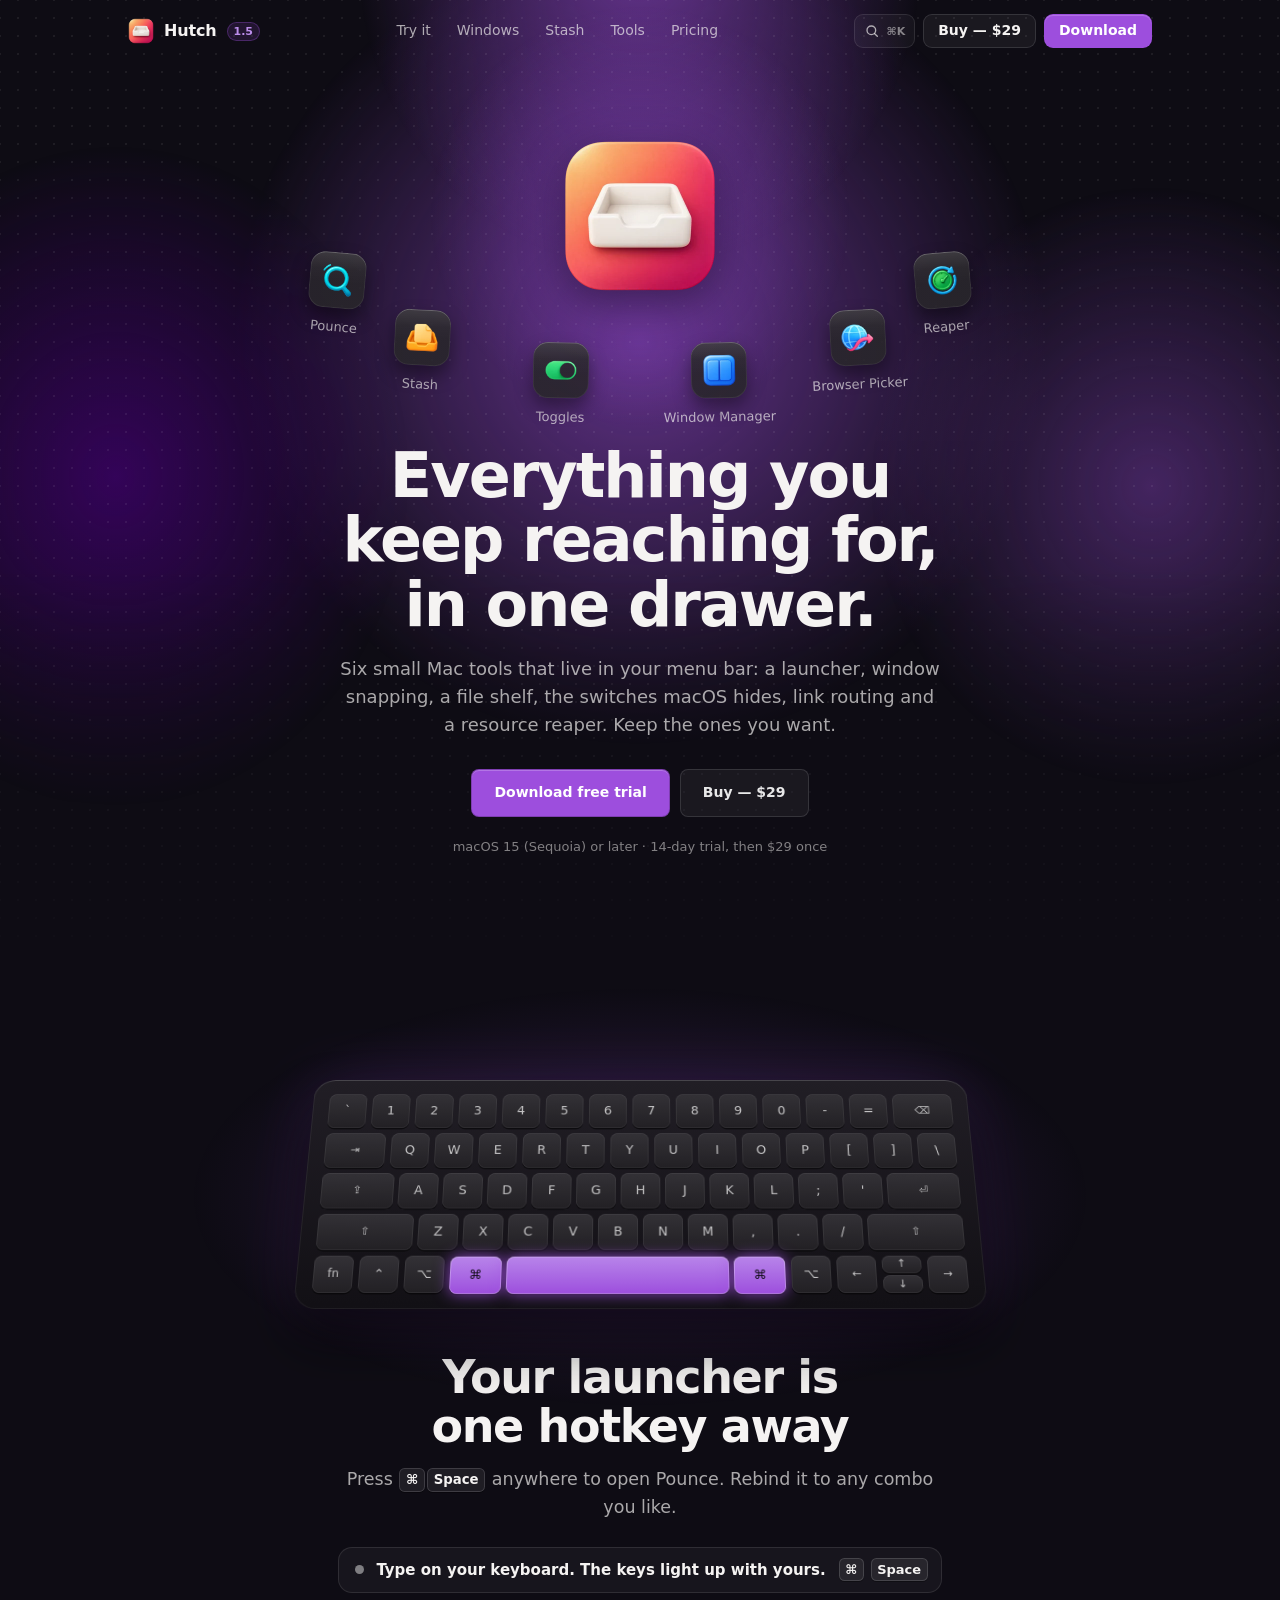
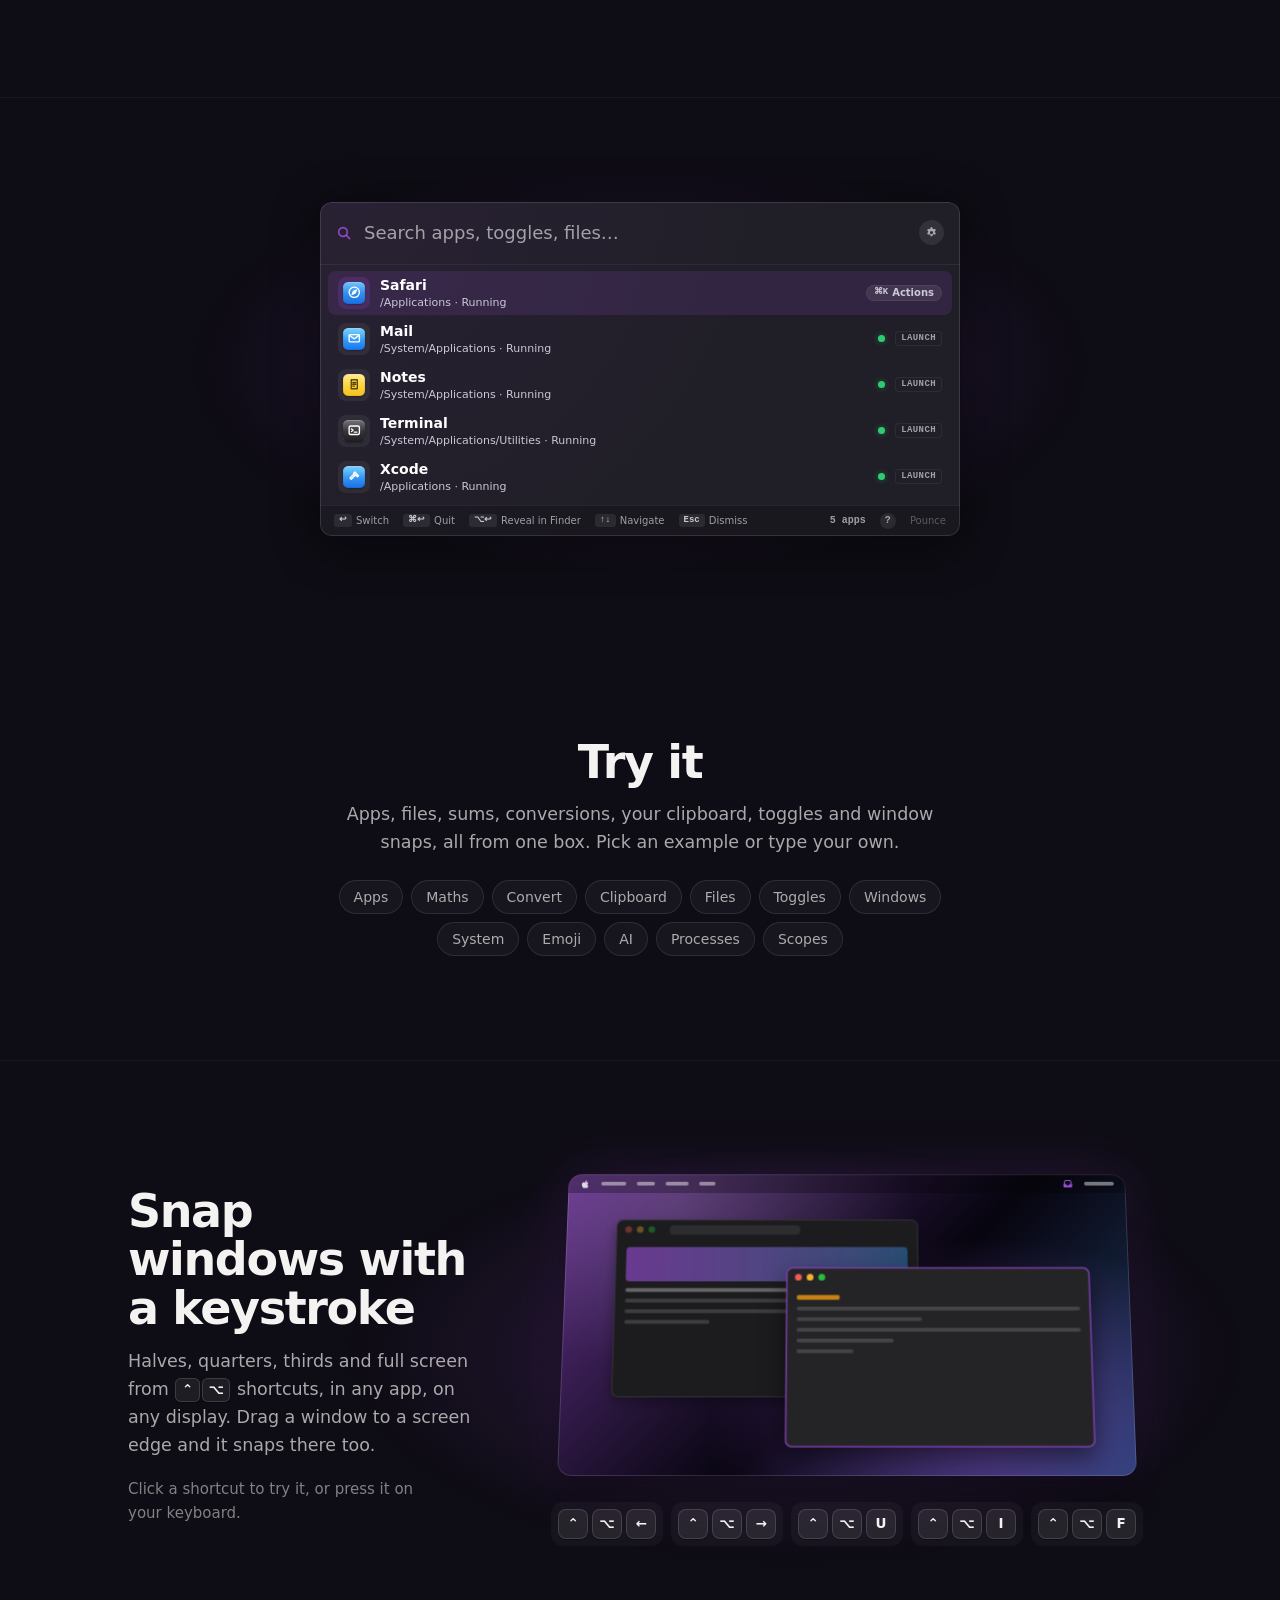
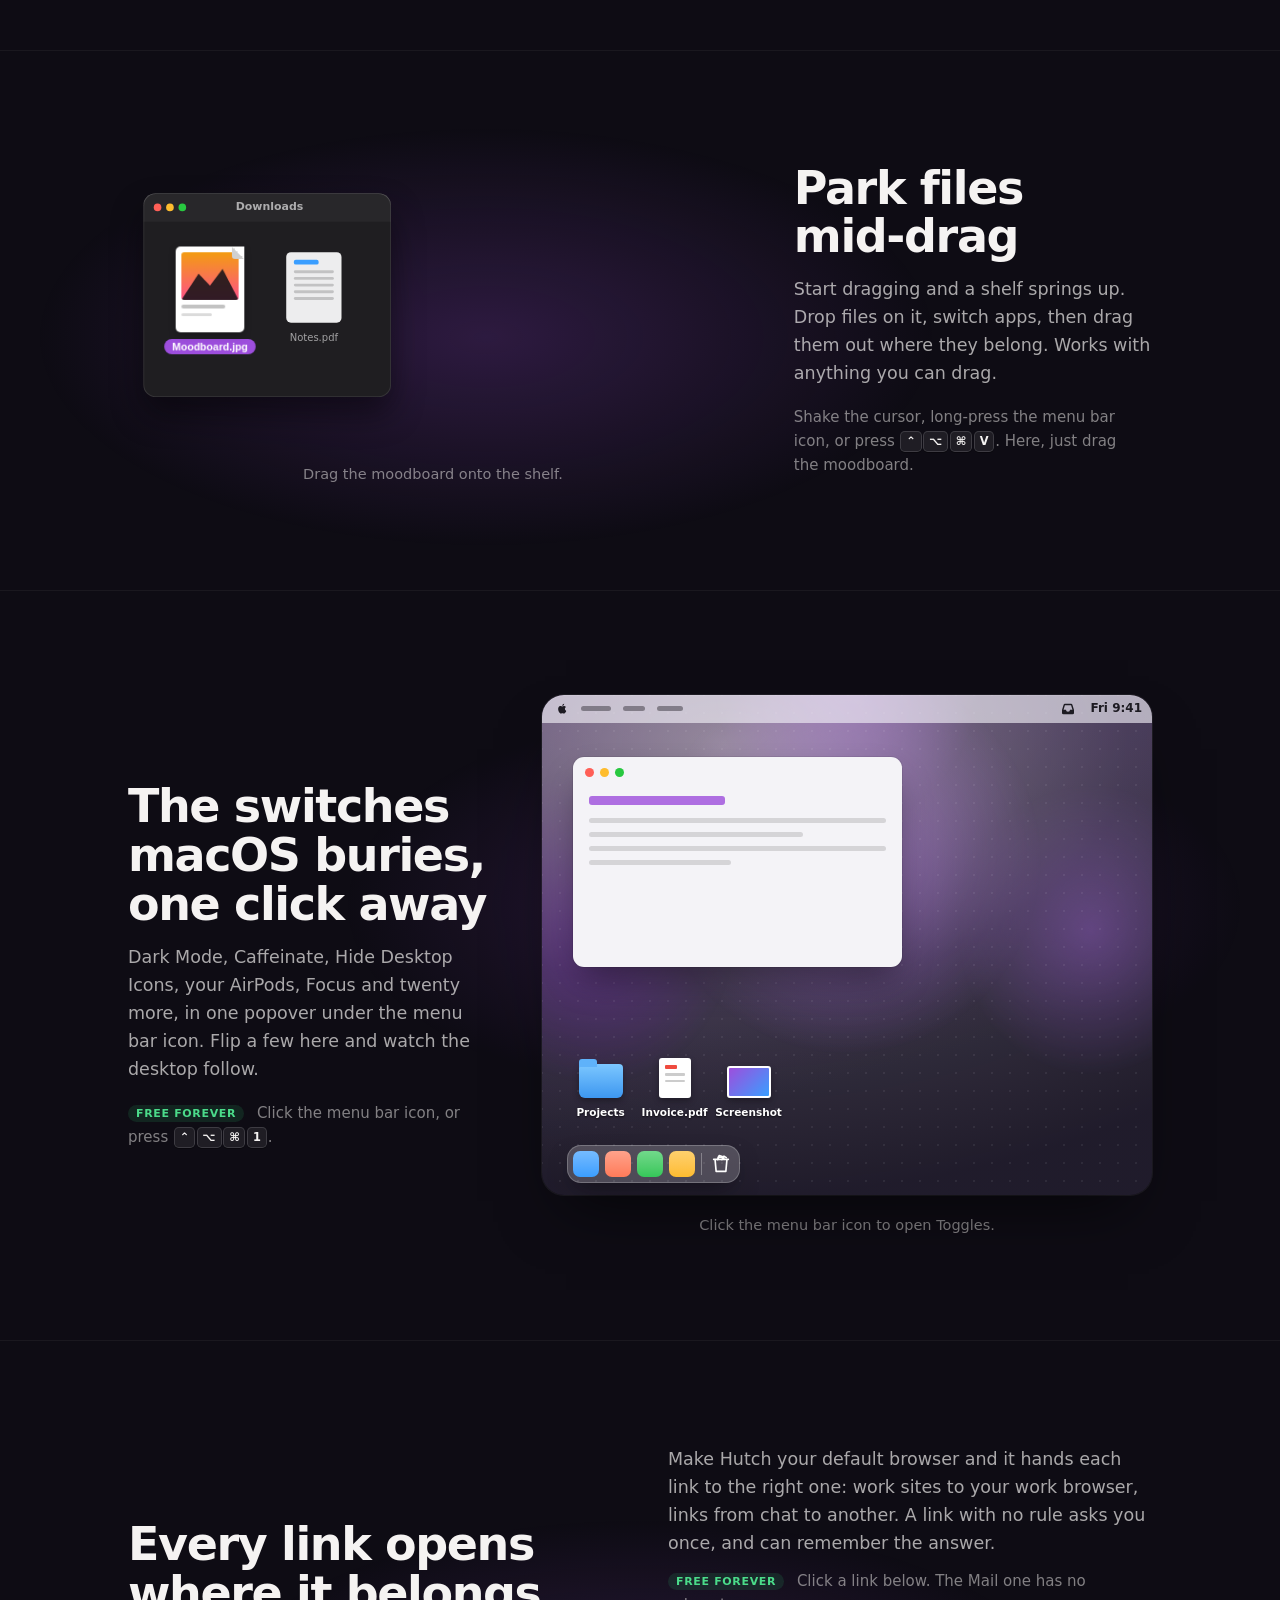
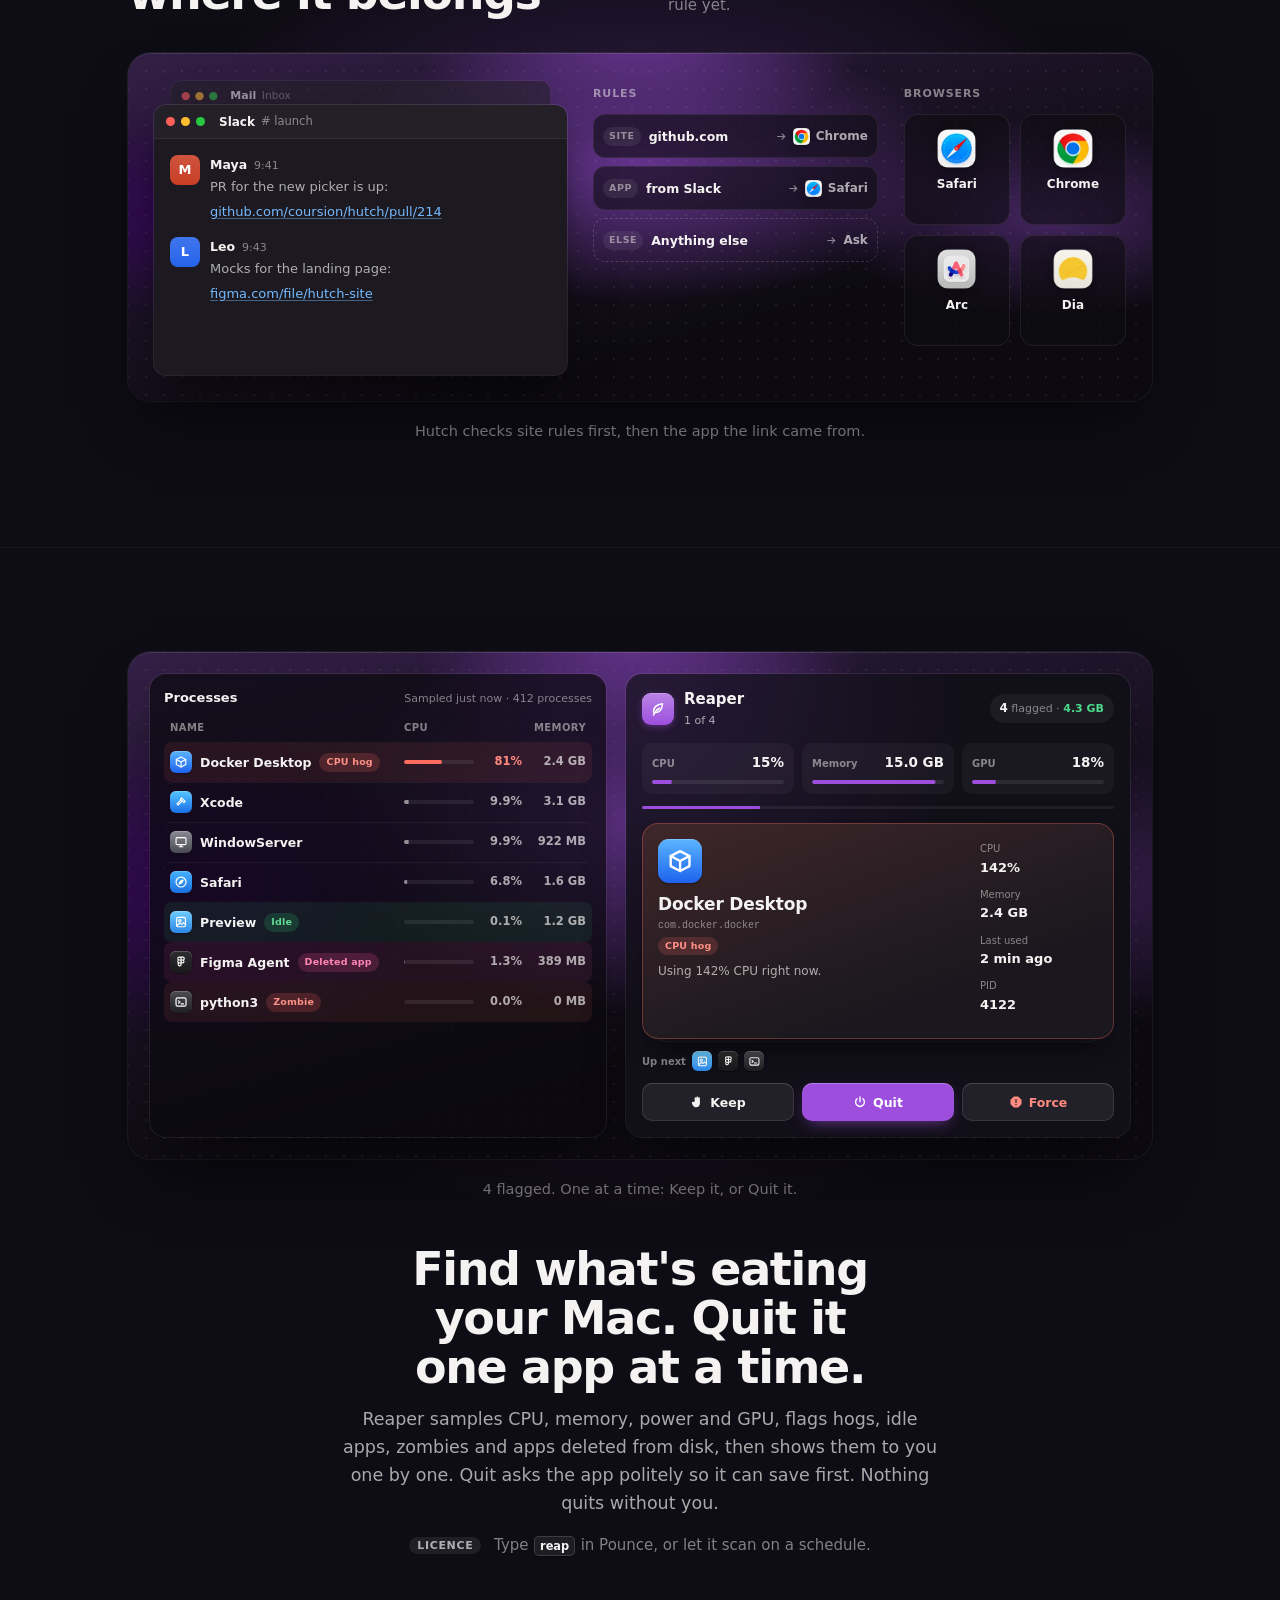
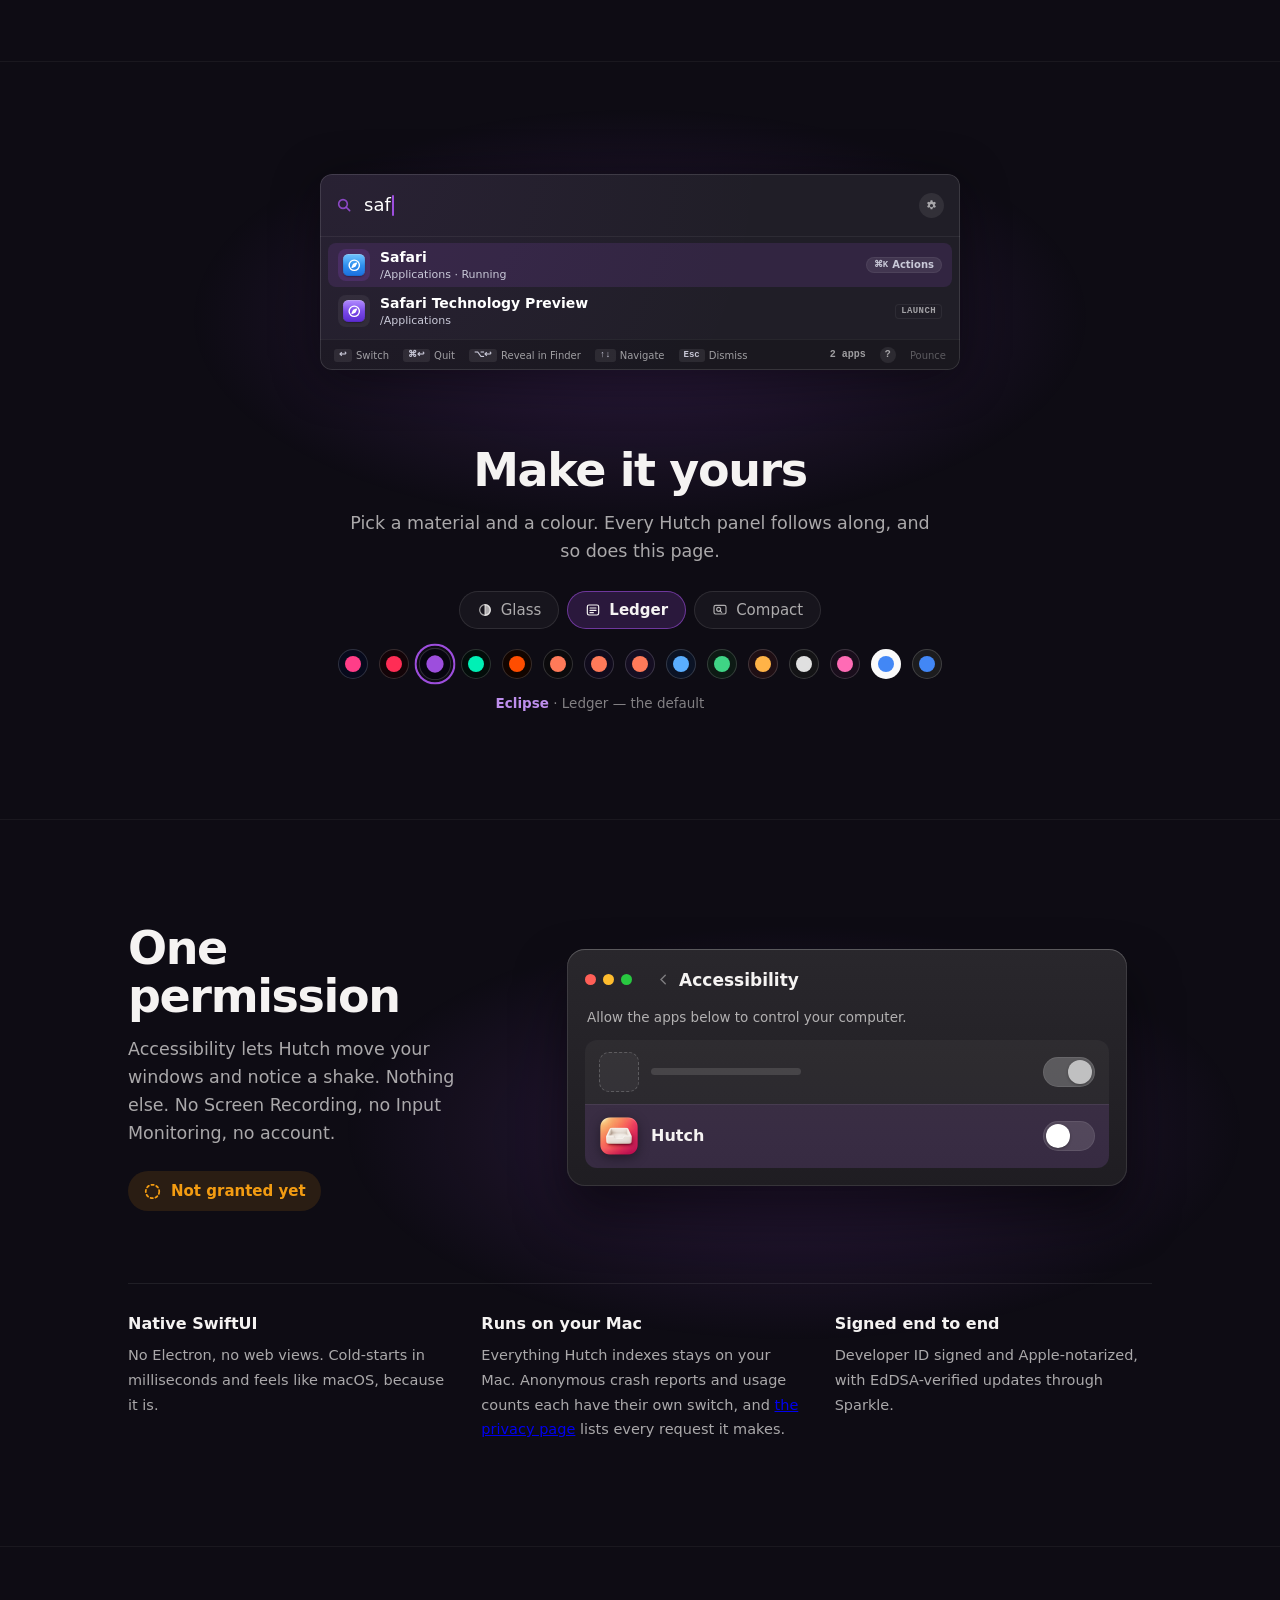
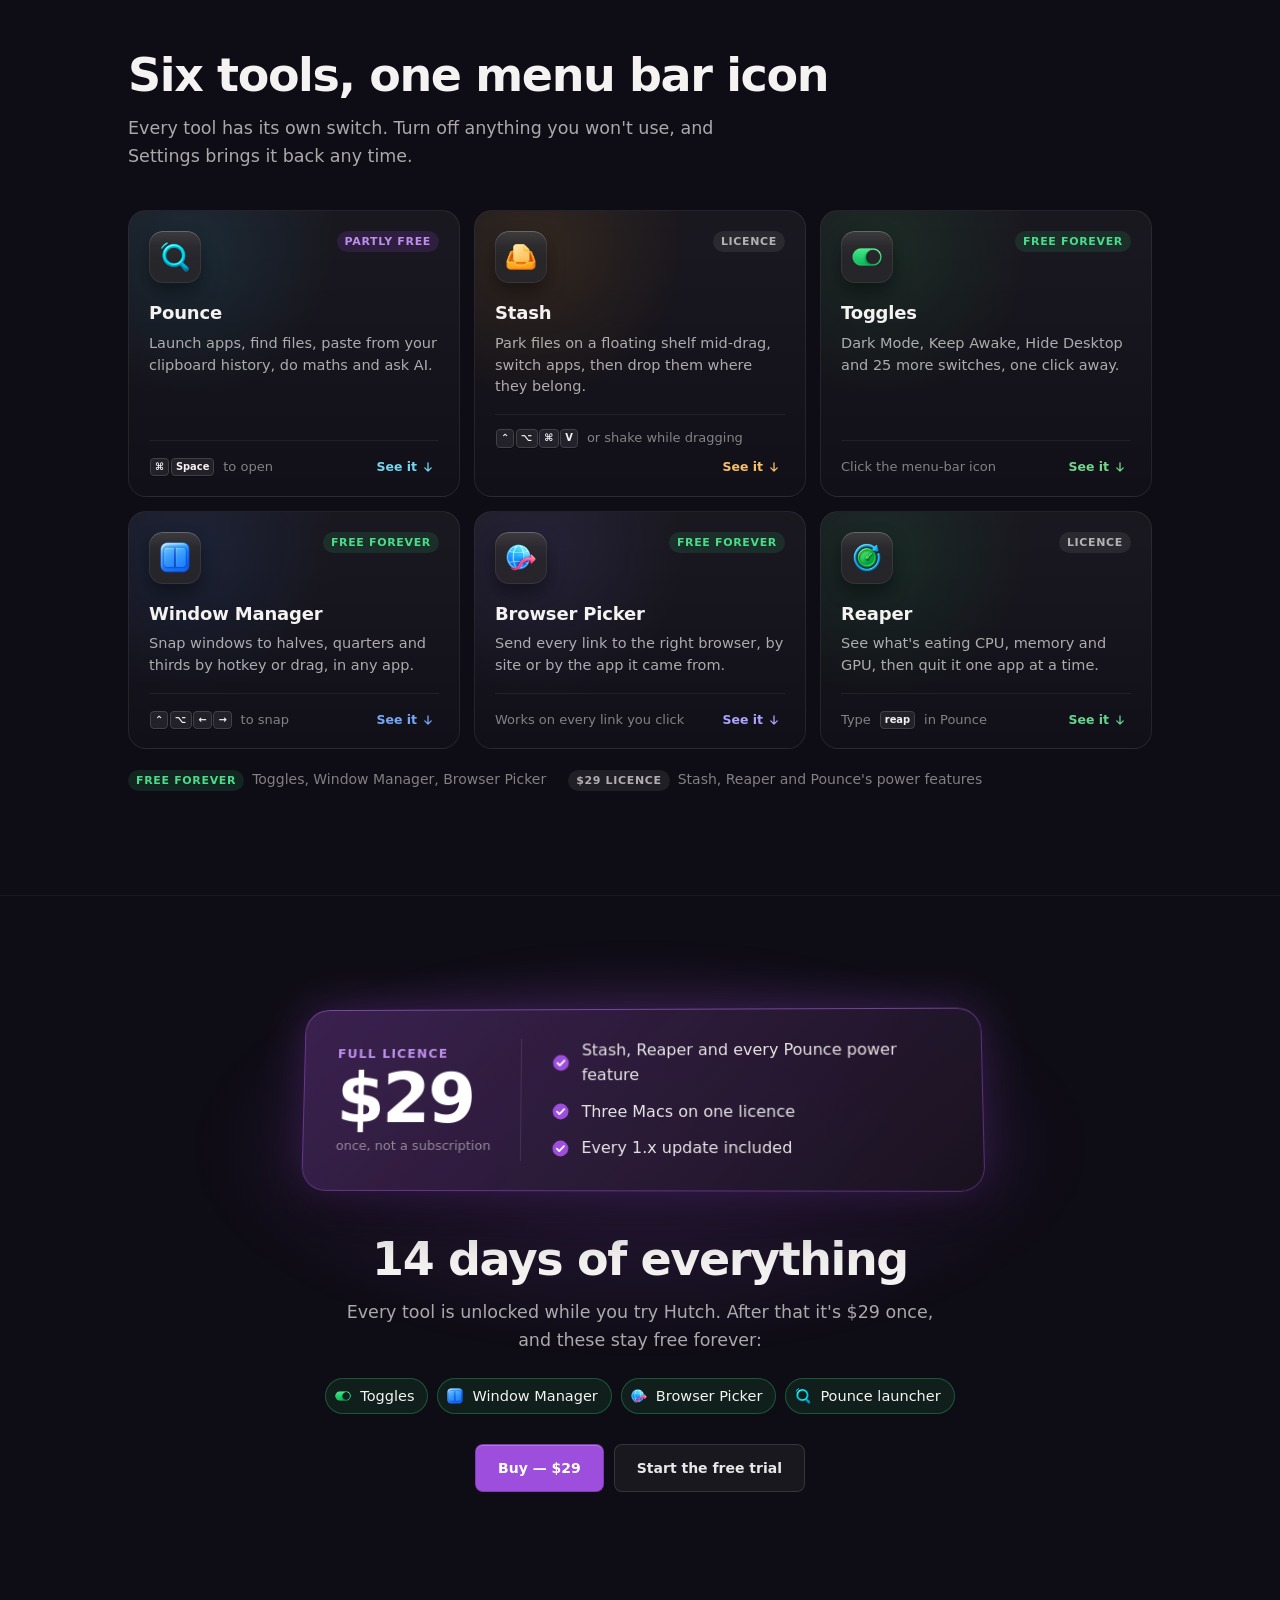
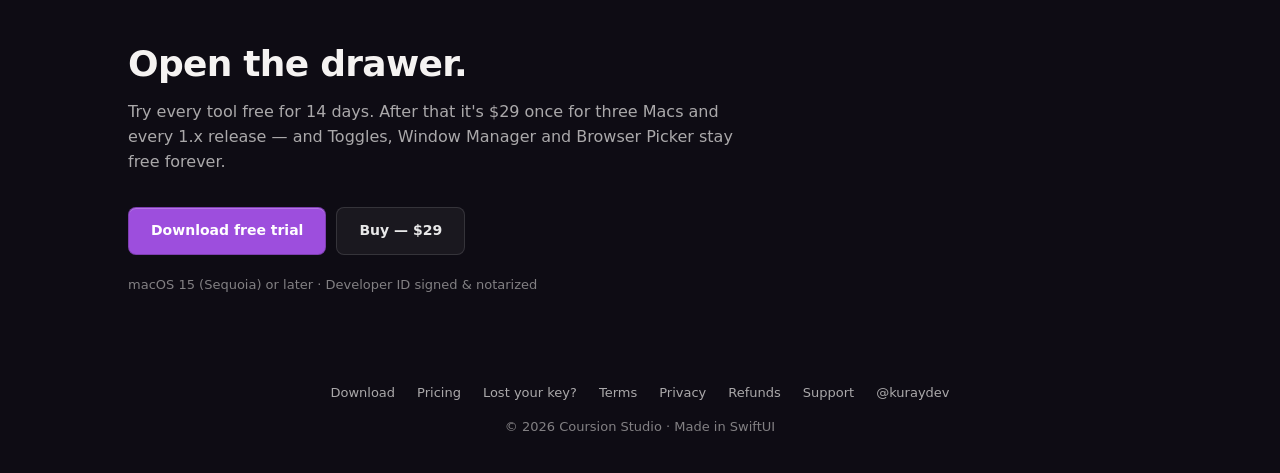
==== commit c7e8bead: "Stamp every script, point the sandbox checkout at the sandbox thanks page, spell out the page counte" ====
--- a/index.html
+++ b/index.html
@@ -16,7 +16,7 @@
   <meta property="og:url" content="https://hutch.coursion.studio/" />
   <meta property="og:title" content="Hutch — A drawer of Mac utilities" />
   <meta property="og:description" content="A ⌘Space launcher, window snapping, a drag-and-drop shelf, system toggles, link routing and a resource reaper. Six native Mac tools, one menu bar icon. 14-day free trial, then $29 once." />
-  <meta property="og:image" content="https://hutch.coursion.studio/screenshots/hero-dashboard.png" />
+  <meta property="og:image" content="https://hutch.coursion.studio/screenshots/hero-dashboard.png?v=5b3410dd2d" />
   <meta name="twitter:card" content="summary_large_image" />
   <meta name="theme-color" content="#0E0C14" />
   <script type="application/ld+json">
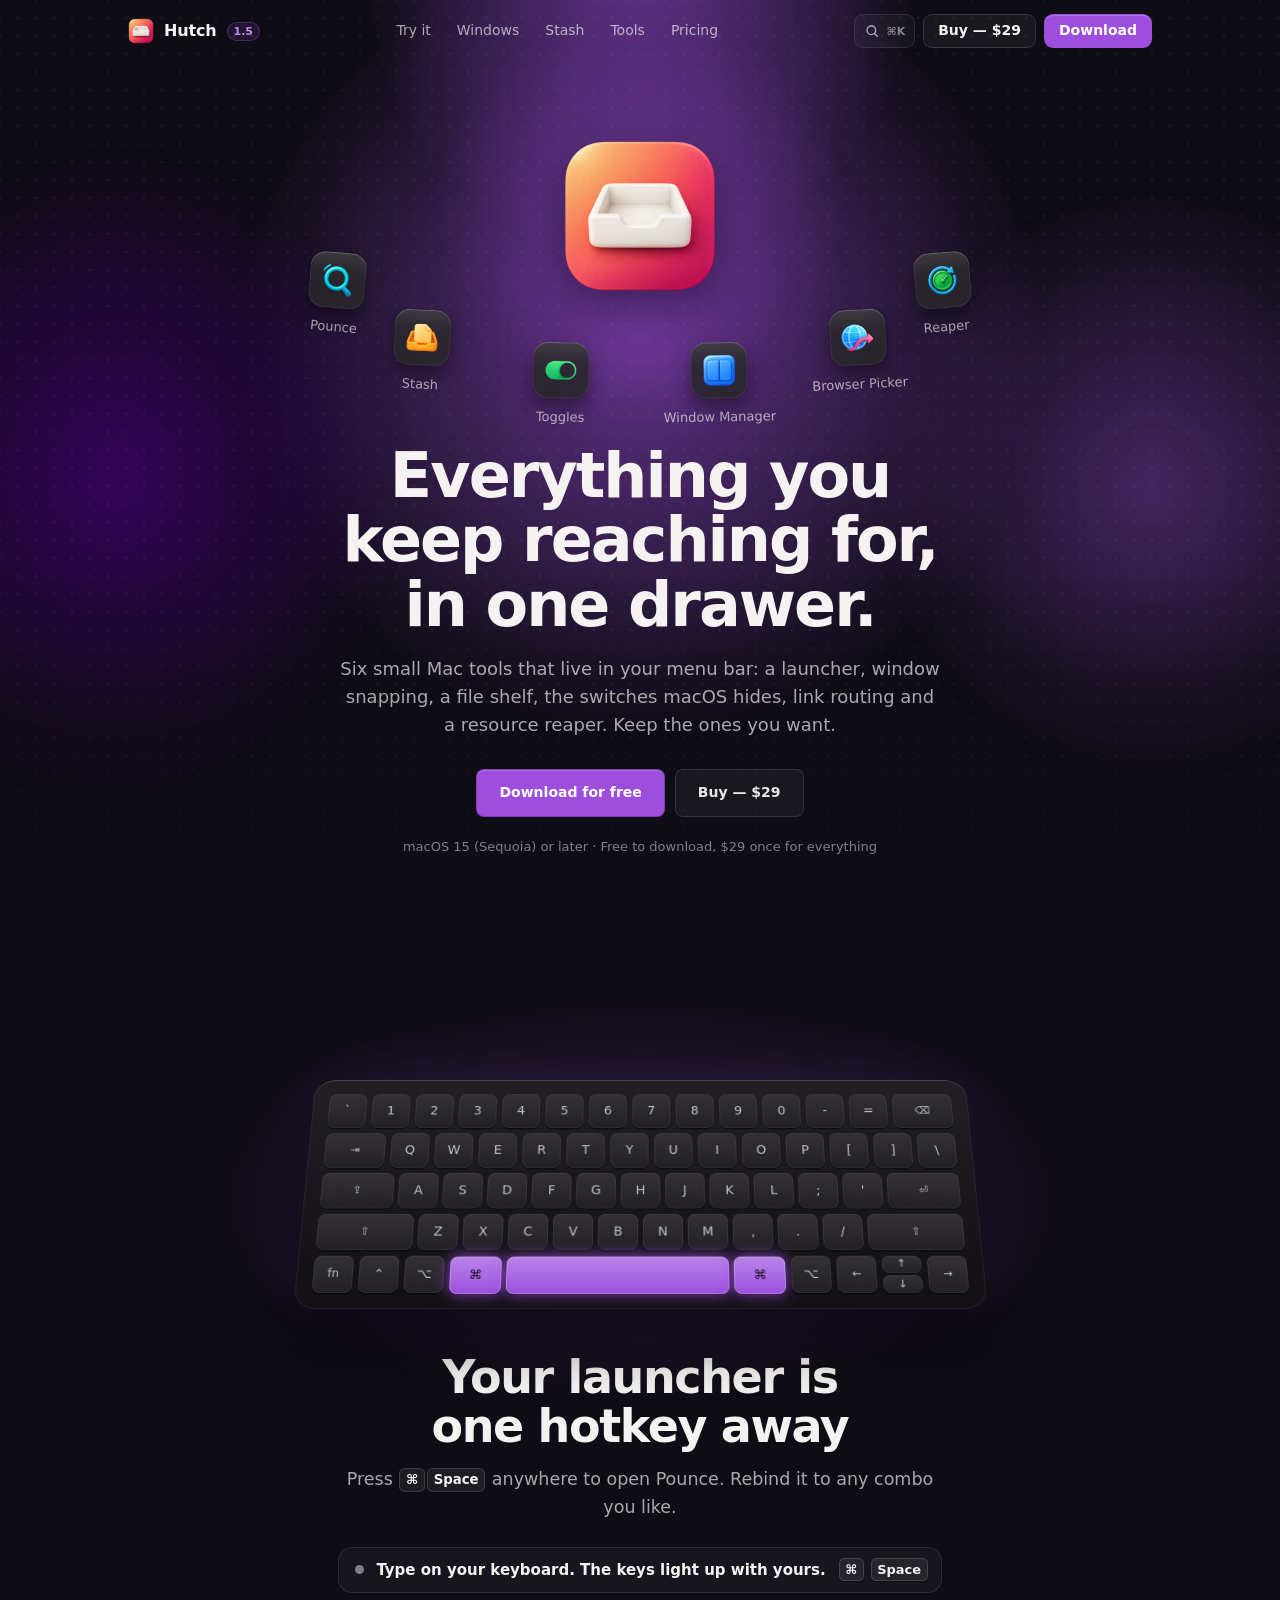
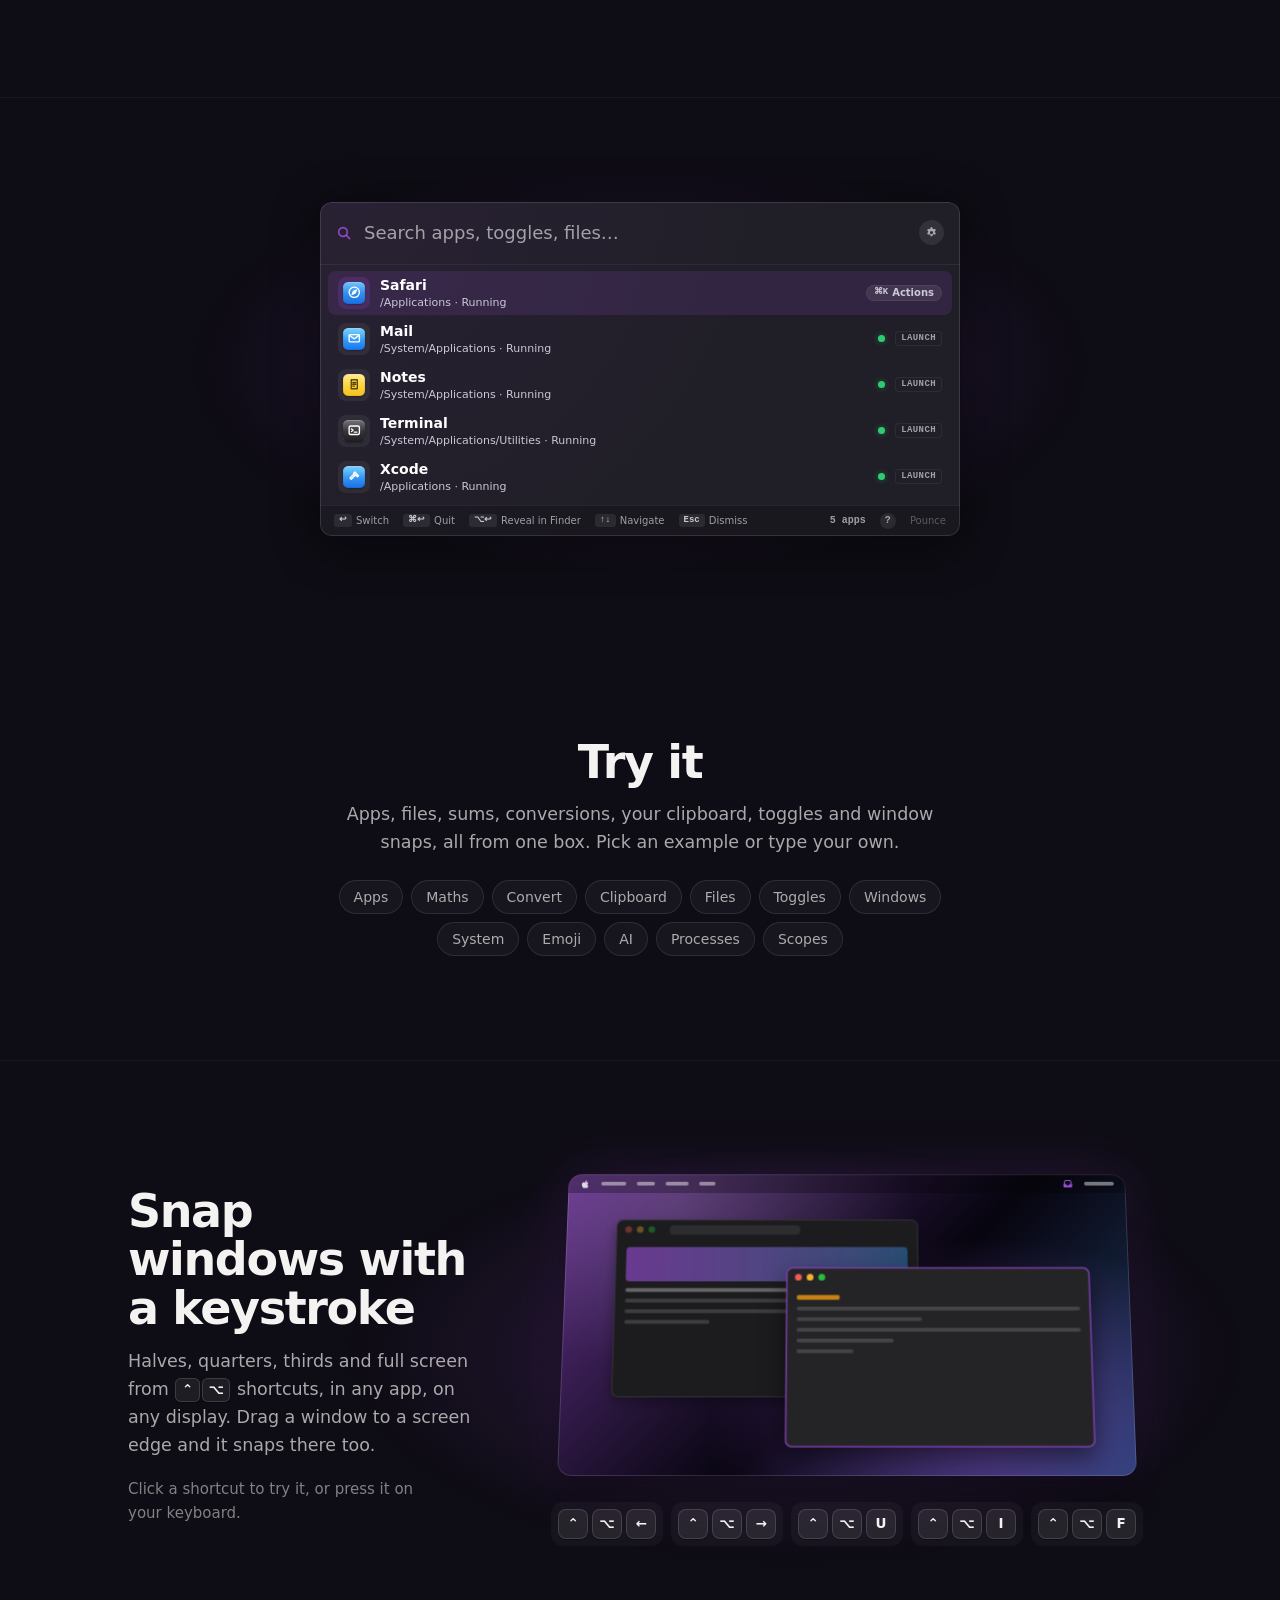
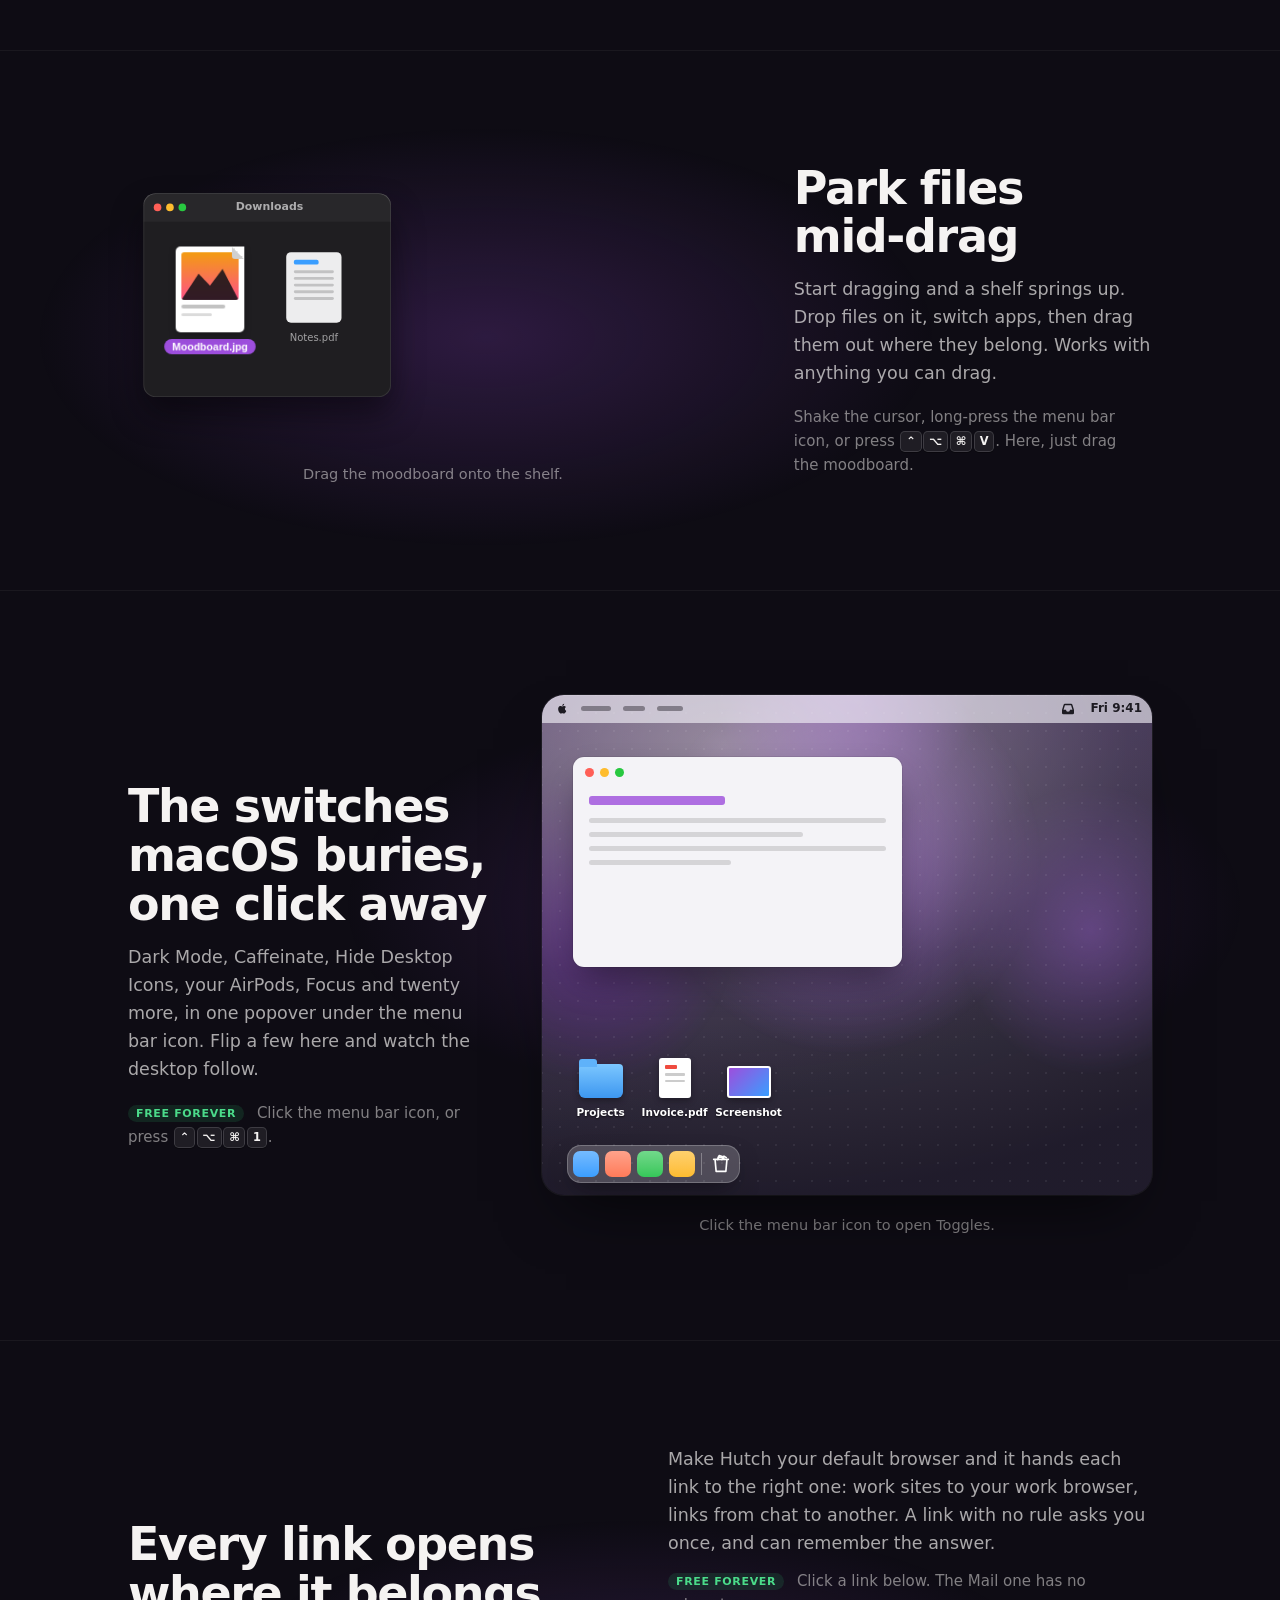
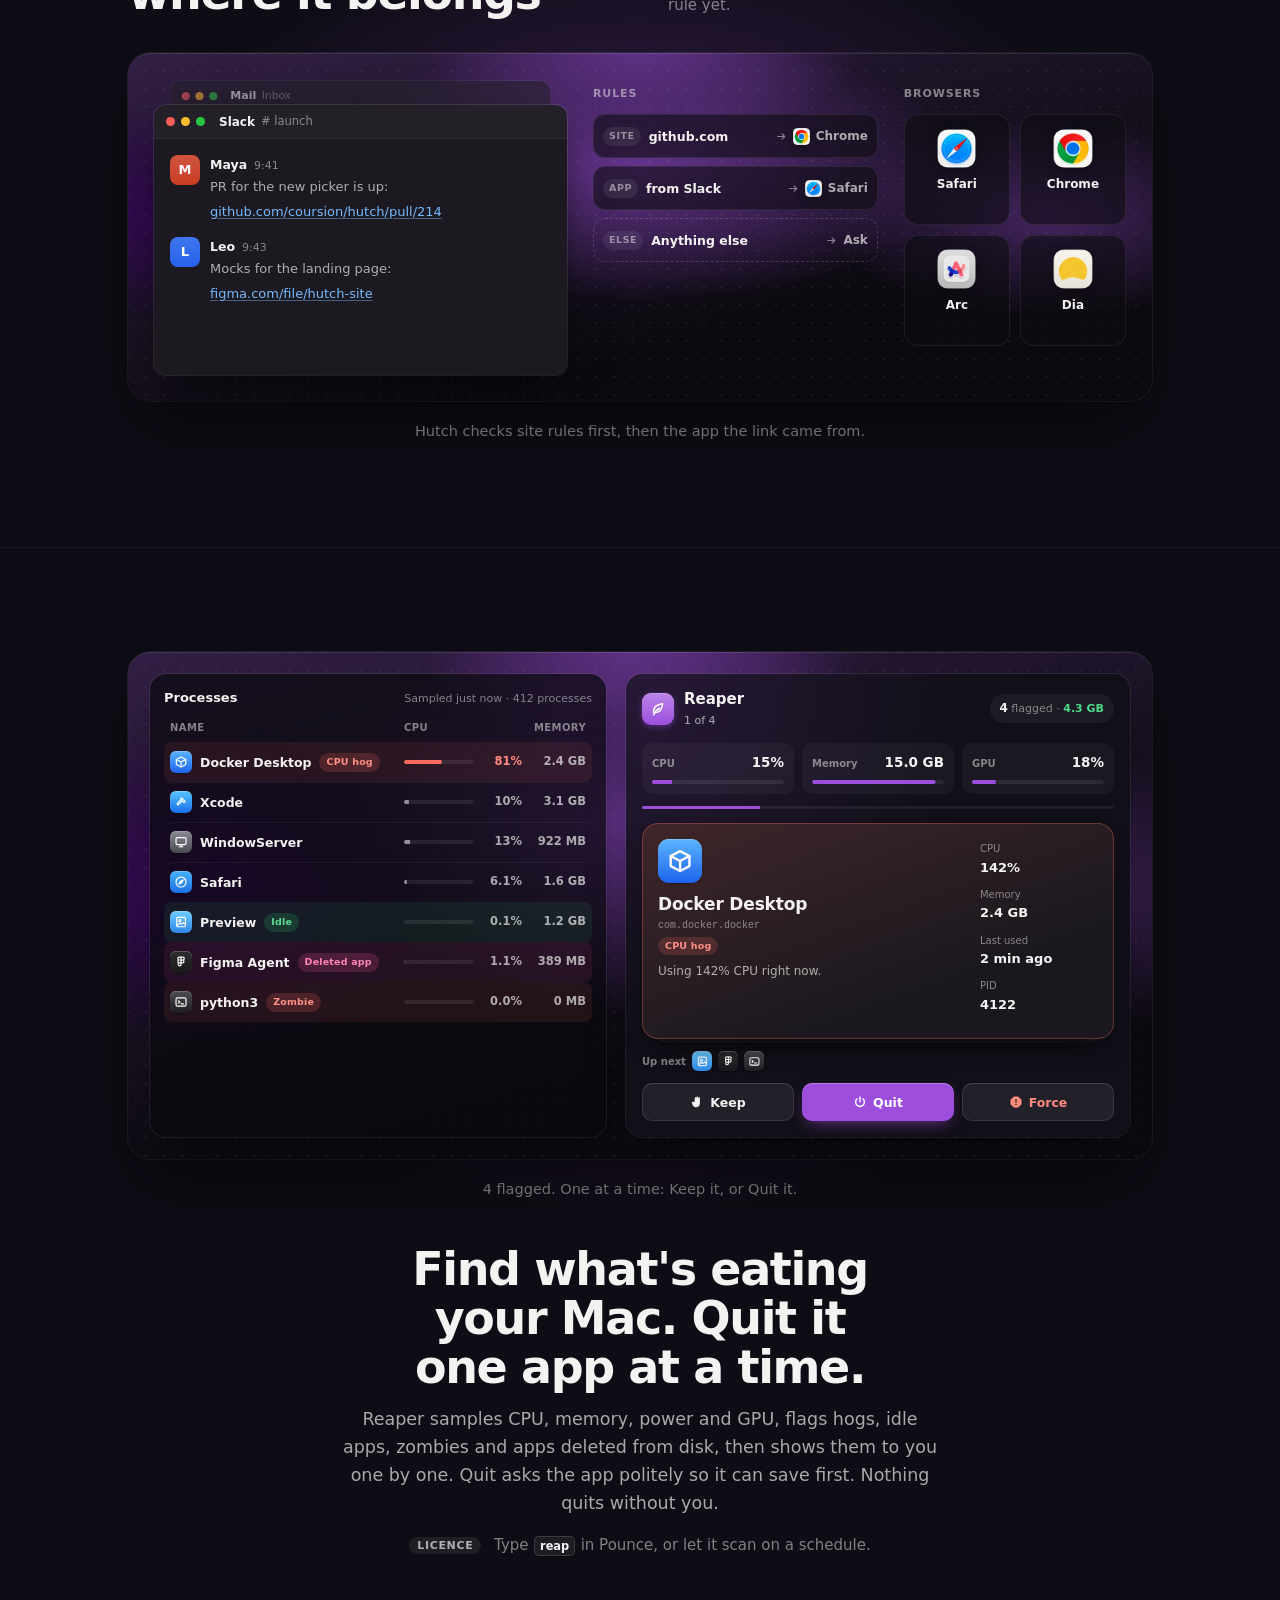
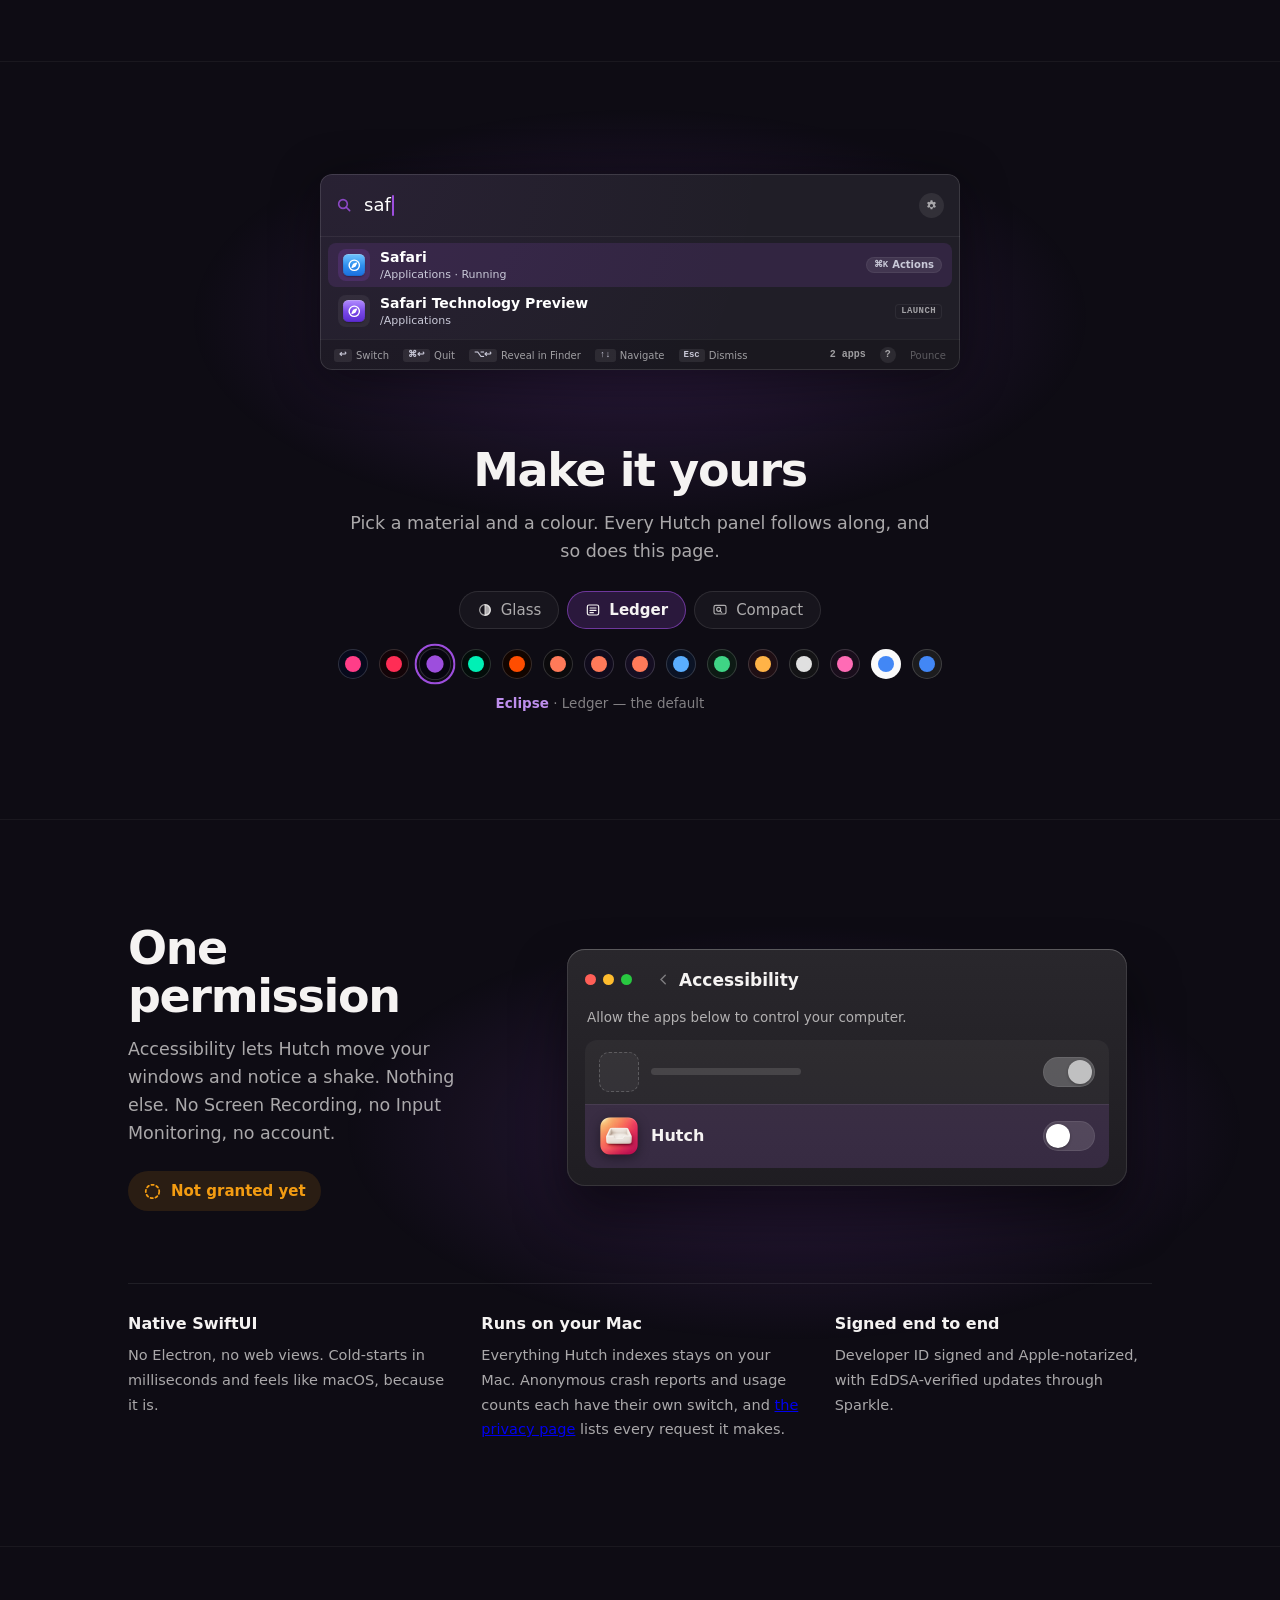
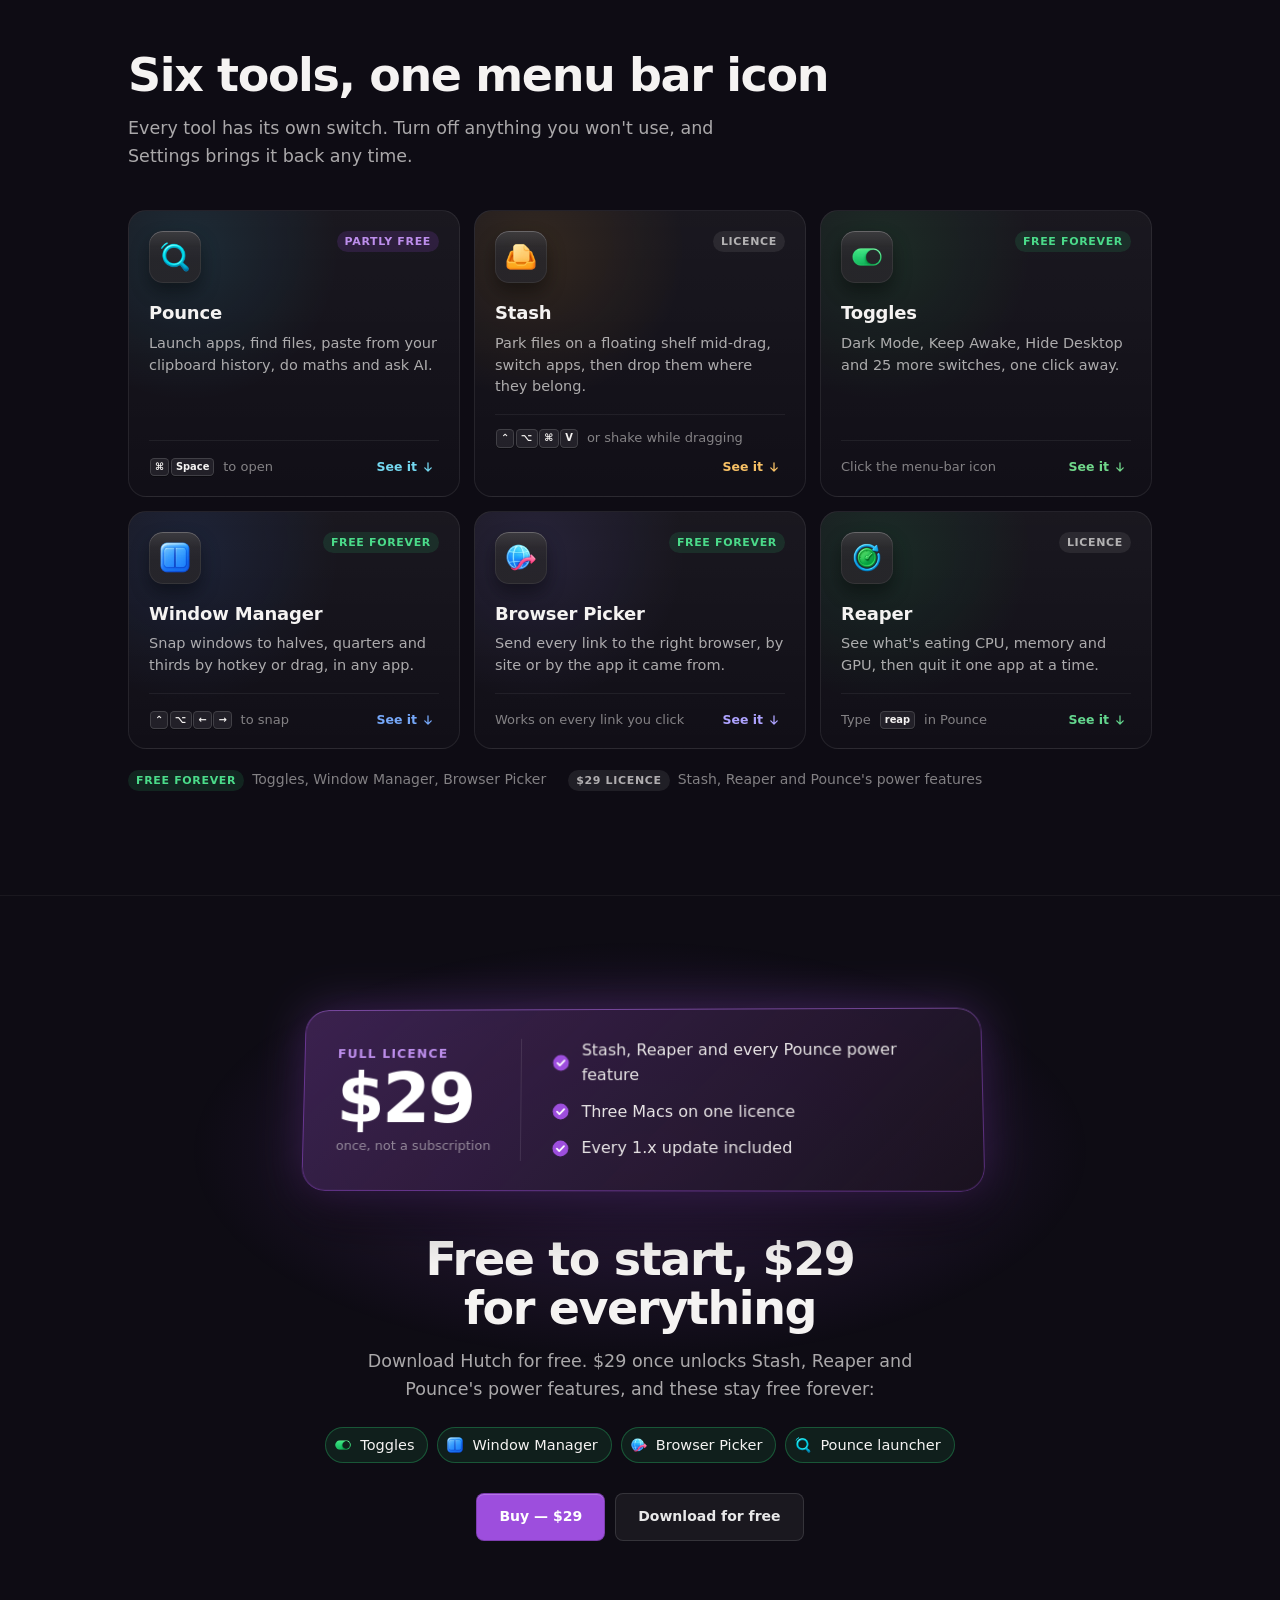
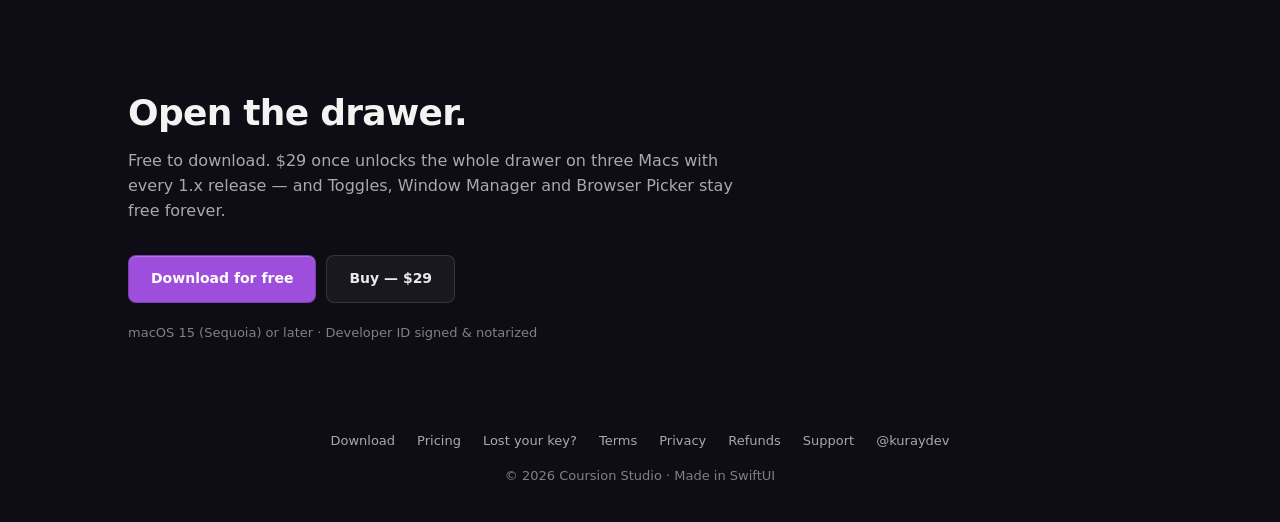
==== commit 6b2b66a8: "Download for free: drop the trial wording from the site" ====
--- a/index.html
+++ b/index.html
@@ -4,7 +4,7 @@
   <meta charset="utf-8" />
   <meta name="viewport" content="width=device-width, initial-scale=1" />
   <title>Hutch — A drawer of Mac utilities</title>
-  <meta name="description" content="Six native Mac tools in one menu bar app: a ⌘Space launcher, window snapping, a drag-and-drop file shelf, system toggles, a browser picker and a resource reaper. Try every tool free for 14 days, then $29 once." />
+  <meta name="description" content="Six native Mac tools in one menu bar app: a ⌘Space launcher, window snapping, a drag-and-drop file shelf, system toggles, a browser picker and a resource reaper. Free to download; $29 once unlocks every tool." />
   <link rel="canonical" href="https://hutch.coursion.studio/" />
   <link rel="icon" type="image/png" href="img/favicon.png" />
   <link rel="apple-touch-icon" href="icon.png" />
@@ -15,7 +15,7 @@
   <meta property="og:type" content="website" />
   <meta property="og:url" content="https://hutch.coursion.studio/" />
   <meta property="og:title" content="Hutch — A drawer of Mac utilities" />
-  <meta property="og:description" content="A ⌘Space launcher, window snapping, a drag-and-drop shelf, system toggles, link routing and a resource reaper. Six native Mac tools, one menu bar icon. 14-day free trial, then $29 once." />
+  <meta property="og:description" content="A ⌘Space launcher, window snapping, a drag-and-drop shelf, system toggles, link routing and a resource reaper. Six native Mac tools, one menu bar icon. Free to download, $29 once for everything." />
   <meta property="og:image" content="https://hutch.coursion.studio/screenshots/hero-dashboard.png?v=5b3410dd2d" />
   <meta name="twitter:card" content="summary_large_image" />
   <meta name="theme-color" content="#0E0C14" />
@@ -34,7 +34,7 @@
   }
   </script>
   <script>document.documentElement.classList.add("js");window.__rv=setTimeout(function(){document.documentElement.classList.add("reveal-all")},4000);</script>
-  <script defer src="site.js?v=435ca01deb"></script>
+  <script defer src="site.js?v=6d49f51ce5"></script>
   <script defer src="home.js?v=c83968eb74"></script>
   <script defer src="https://polaris-backend-489776622782.europe-west1.run.app/api/v1/analytics/t.js" data-site="hutch.coursion.studio"></script>
 </head>
@@ -106,10 +106,10 @@
         <h1 class="rise" style="--d:.08s">Everything you keep reaching for,<br /> in one drawer.</h1>
         <p class="sub rise" style="--d:.14s">Six small Mac tools that live in your menu bar: a launcher, window snapping, a file shelf, the switches macOS hides, link routing and a resource reaper. Keep the ones you want.</p>
         <div class="cta-row rise" style="--d:.2s">
-          <a class="btn primary" href="https://github.com/Coursion-Studio/hutch/releases/latest" data-download>Download free trial</a>
+          <a class="btn primary" href="https://github.com/Coursion-Studio/hutch/releases/latest" data-download>Download for free</a>
           <a class="btn outline" href="pricing.html">Buy — $29</a>
         </div>
-        <p class="req-note rise" style="--d:.24s">macOS 15 (Sequoia) or later · 14-day trial, then $29 once</p>
+        <p class="req-note rise" style="--d:.24s">macOS 15 (Sequoia) or later · Free to download, $29 once for everything</p>
       </div>
     </div>
   </header>
@@ -563,8 +563,8 @@
           </div>
         </div>
         <div class="sec-head center">
-          <h2 id="price-title" class="rise" style="--d:.08s">14 days of everything</h2>
-          <p class="rise" style="--d:.14s">Every tool is unlocked while you try Hutch. After that it's $29 once, and these stay free forever:</p>
+          <h2 id="price-title" class="rise" style="--d:.08s">Free to start, $29 for everything</h2>
+          <p class="rise" style="--d:.14s">Download Hutch for free. $29 once unlocks Stash, Reaper and Pounce's power features, and these stay free forever:</p>
           <ul class="free-chips rise" style="--d:.2s">
             <li><img src="img/toggles.webp" alt="" width="18" height="18" loading="lazy" />Toggles</li>
             <li><img src="img/window-manager.webp" alt="" width="18" height="18" loading="lazy" />Window Manager</li>
@@ -573,7 +573,7 @@
           </ul>
           <div class="cta-row center rise" style="--d:.24s">
             <a class="btn primary" href="pricing.html">Buy — $29</a>
-            <a class="btn outline" href="https://github.com/Coursion-Studio/hutch/releases/latest" data-download>Start the free trial</a>
+            <a class="btn outline" href="https://github.com/Coursion-Studio/hutch/releases/latest" data-download>Download for free</a>
           </div>
         </div>
       </div>
@@ -582,9 +582,9 @@
     <div class="container">
       <section id="download" class="cta-band tight">
         <h2>Open the drawer.</h2>
-        <p class="lede">Try every tool free for 14 days. After that it's $29 once for three Macs and every 1.x release — and Toggles, Window Manager and Browser Picker stay free forever.</p>
+        <p class="lede">Free to download. $29 once unlocks the whole drawer on three Macs with every 1.x release — and Toggles, Window Manager and Browser Picker stay free forever.</p>
         <div class="cta-row">
-          <a class="btn primary" href="https://github.com/Coursion-Studio/hutch/releases/latest" data-download>Download free trial</a>
+          <a class="btn primary" href="https://github.com/Coursion-Studio/hutch/releases/latest" data-download>Download for free</a>
           <a class="btn outline" href="pricing.html">Buy — $29</a>
         </div>
         <p class="req-note">macOS 15 (Sequoia) or later · Developer ID signed &amp; notarized</p>
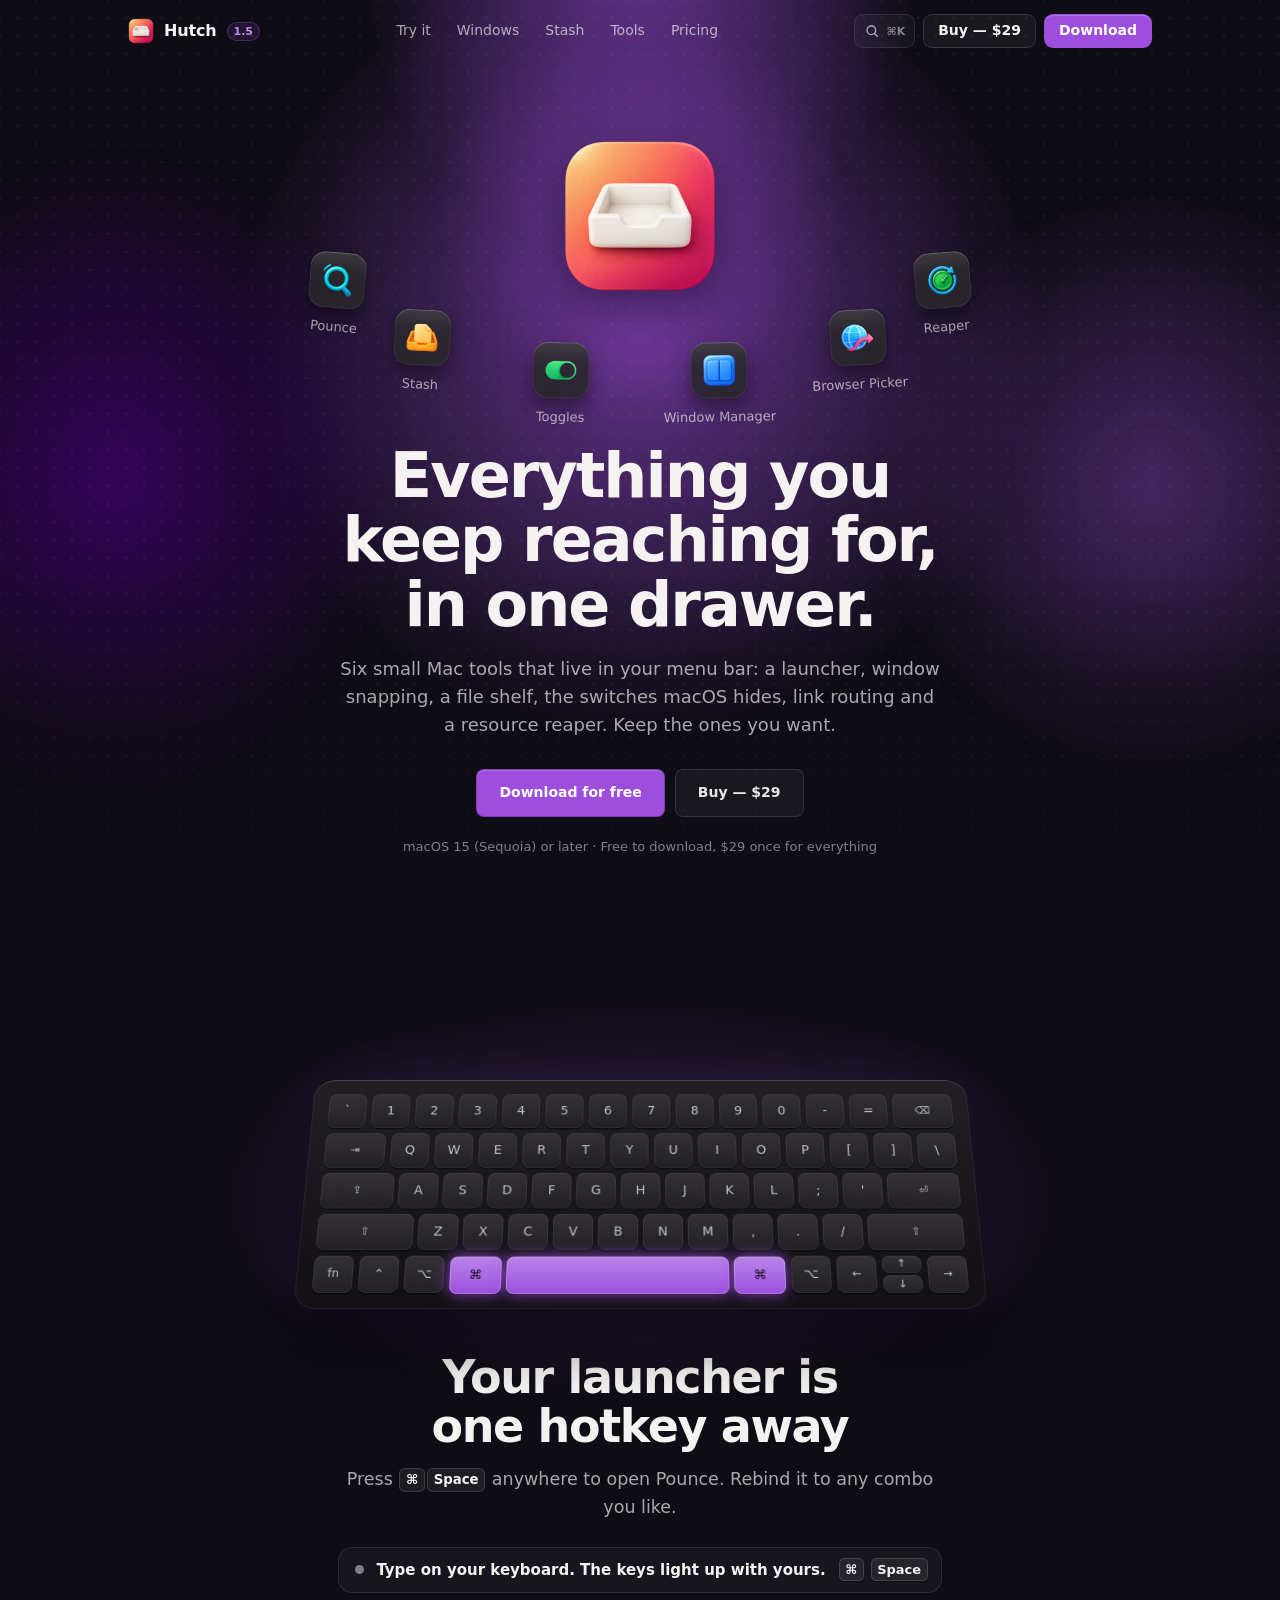
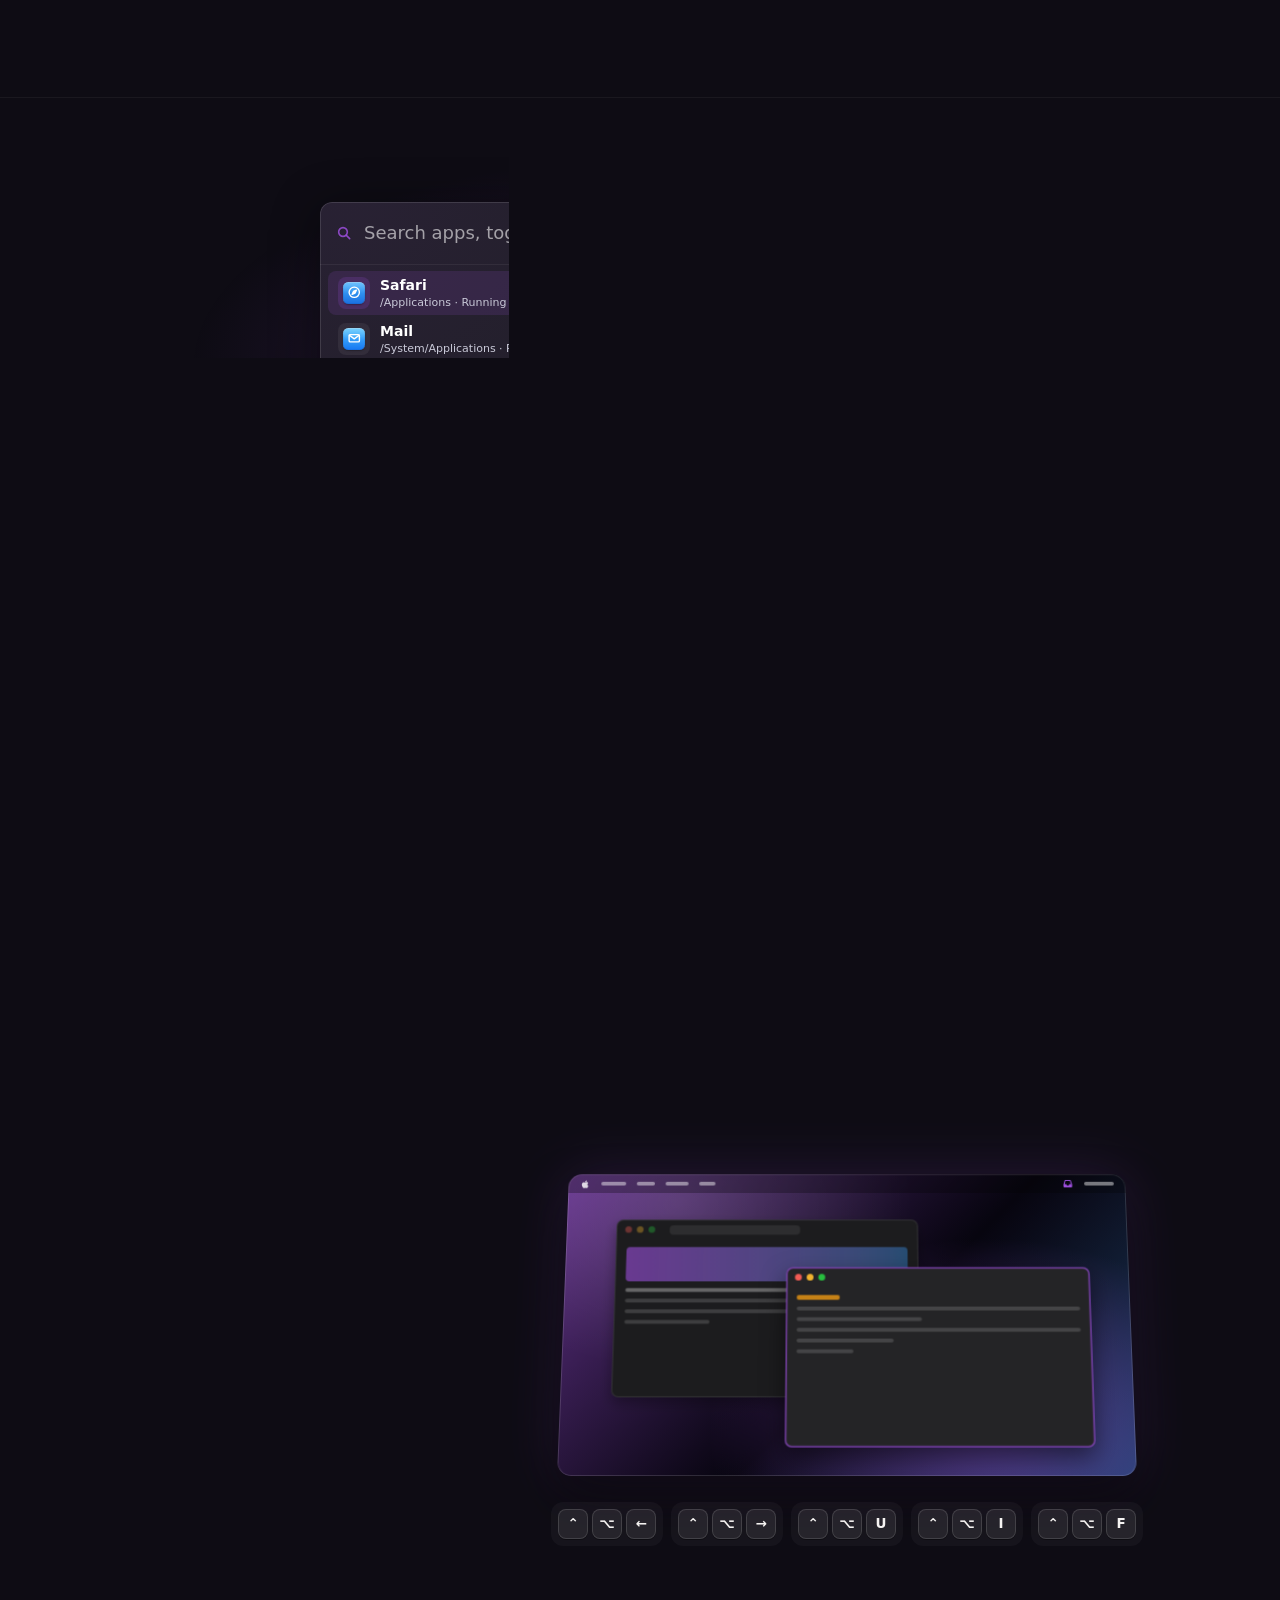
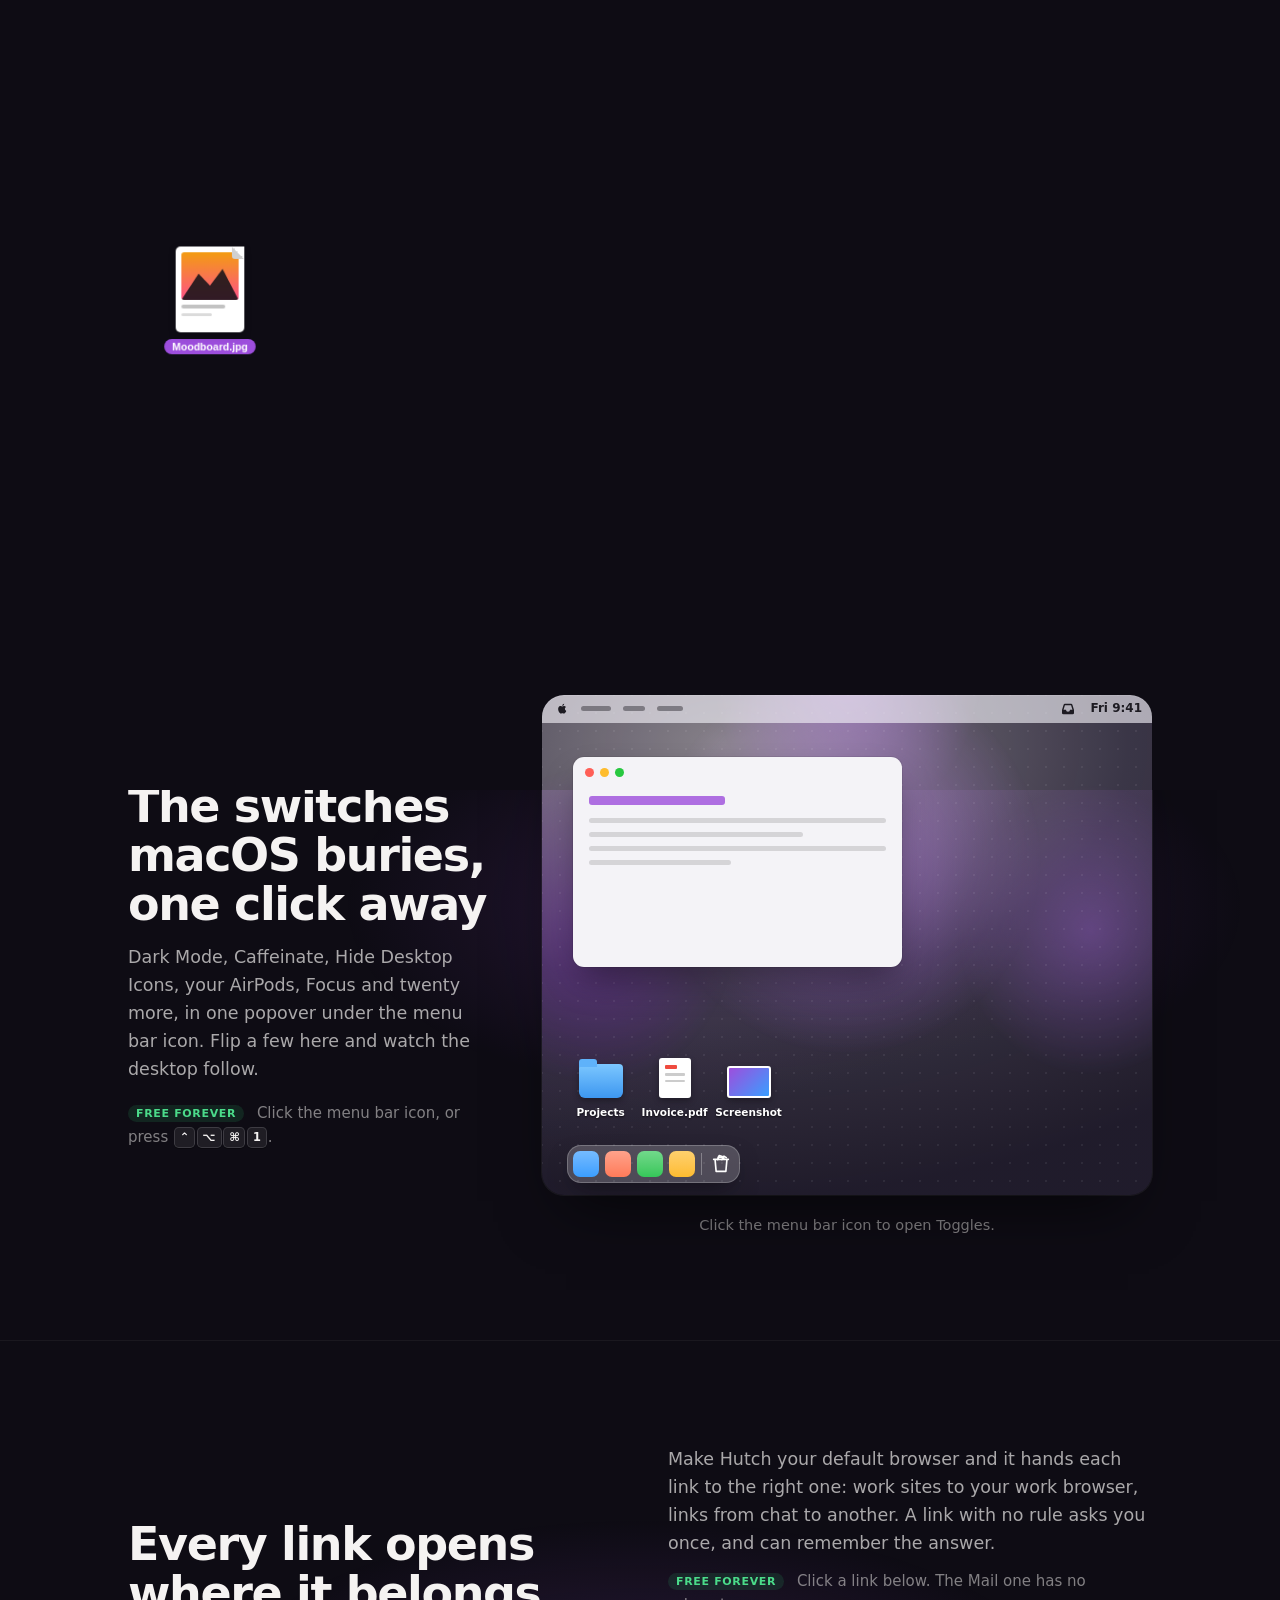
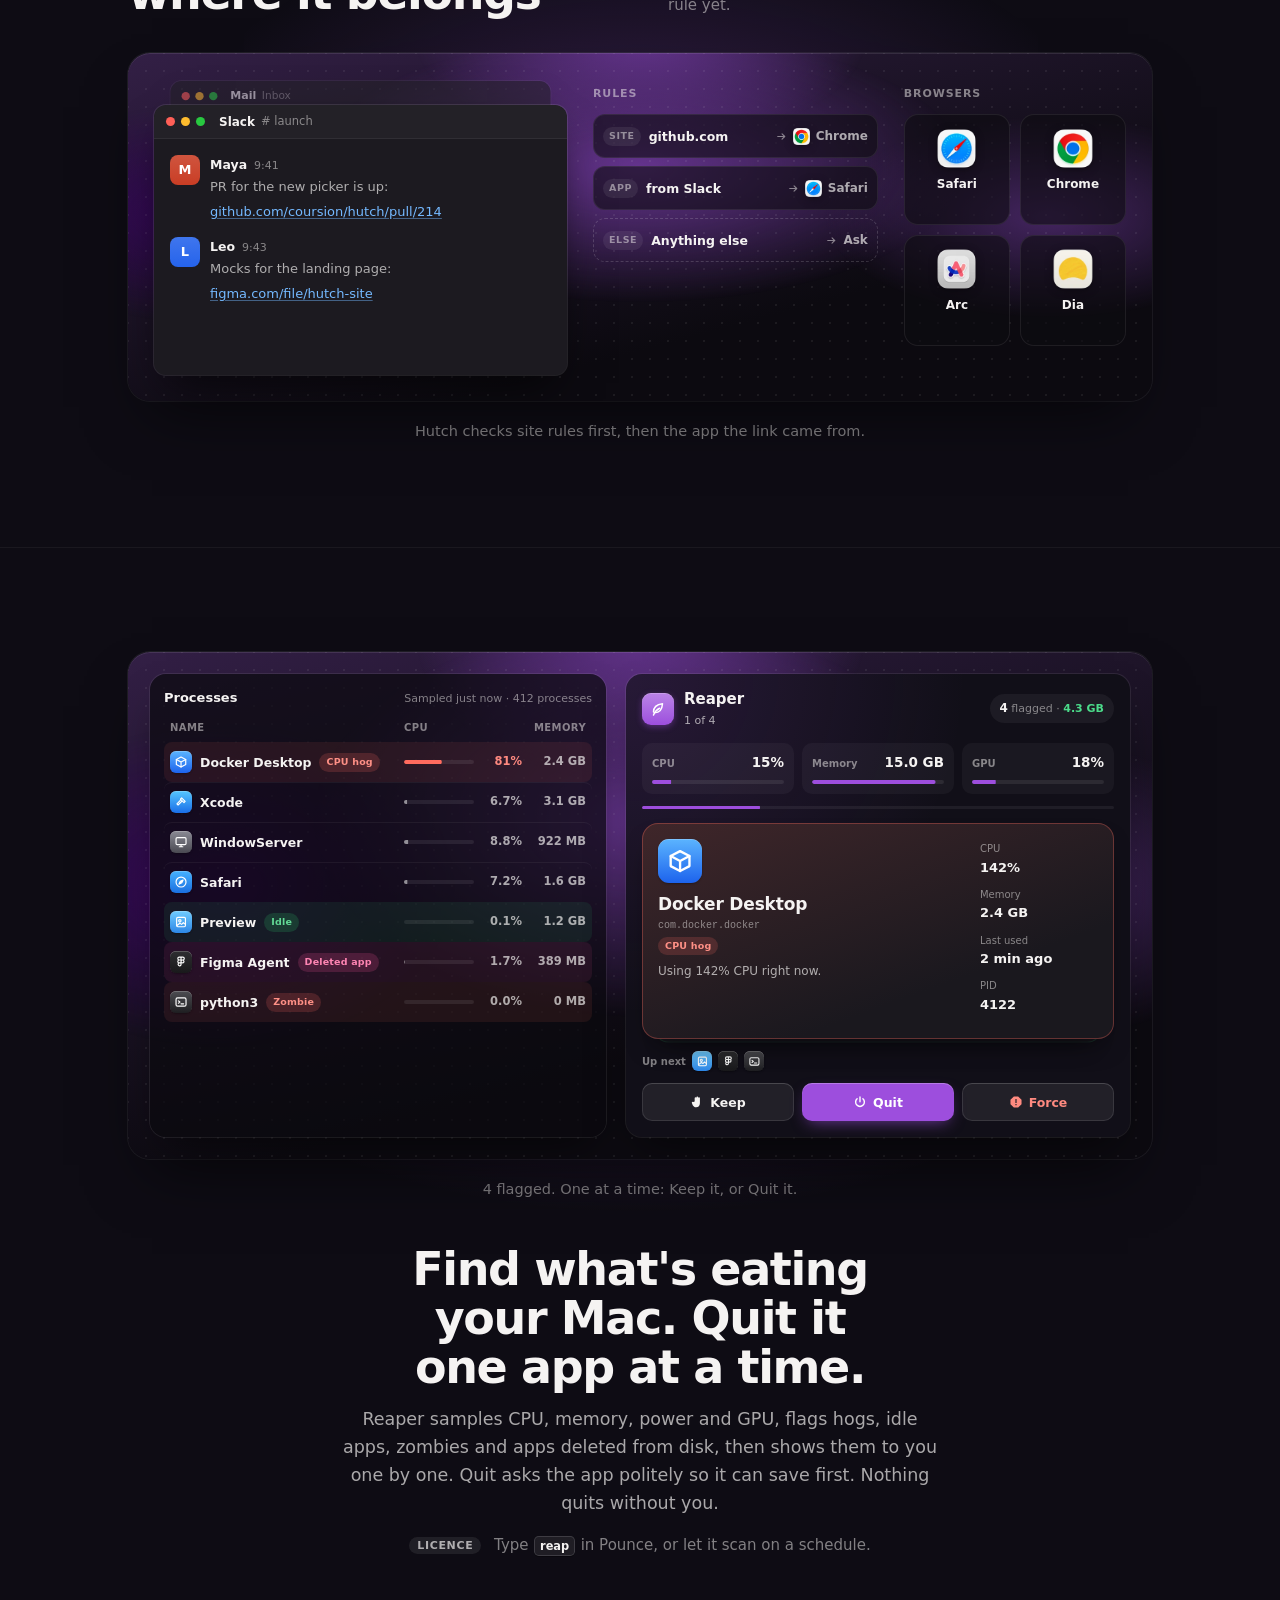
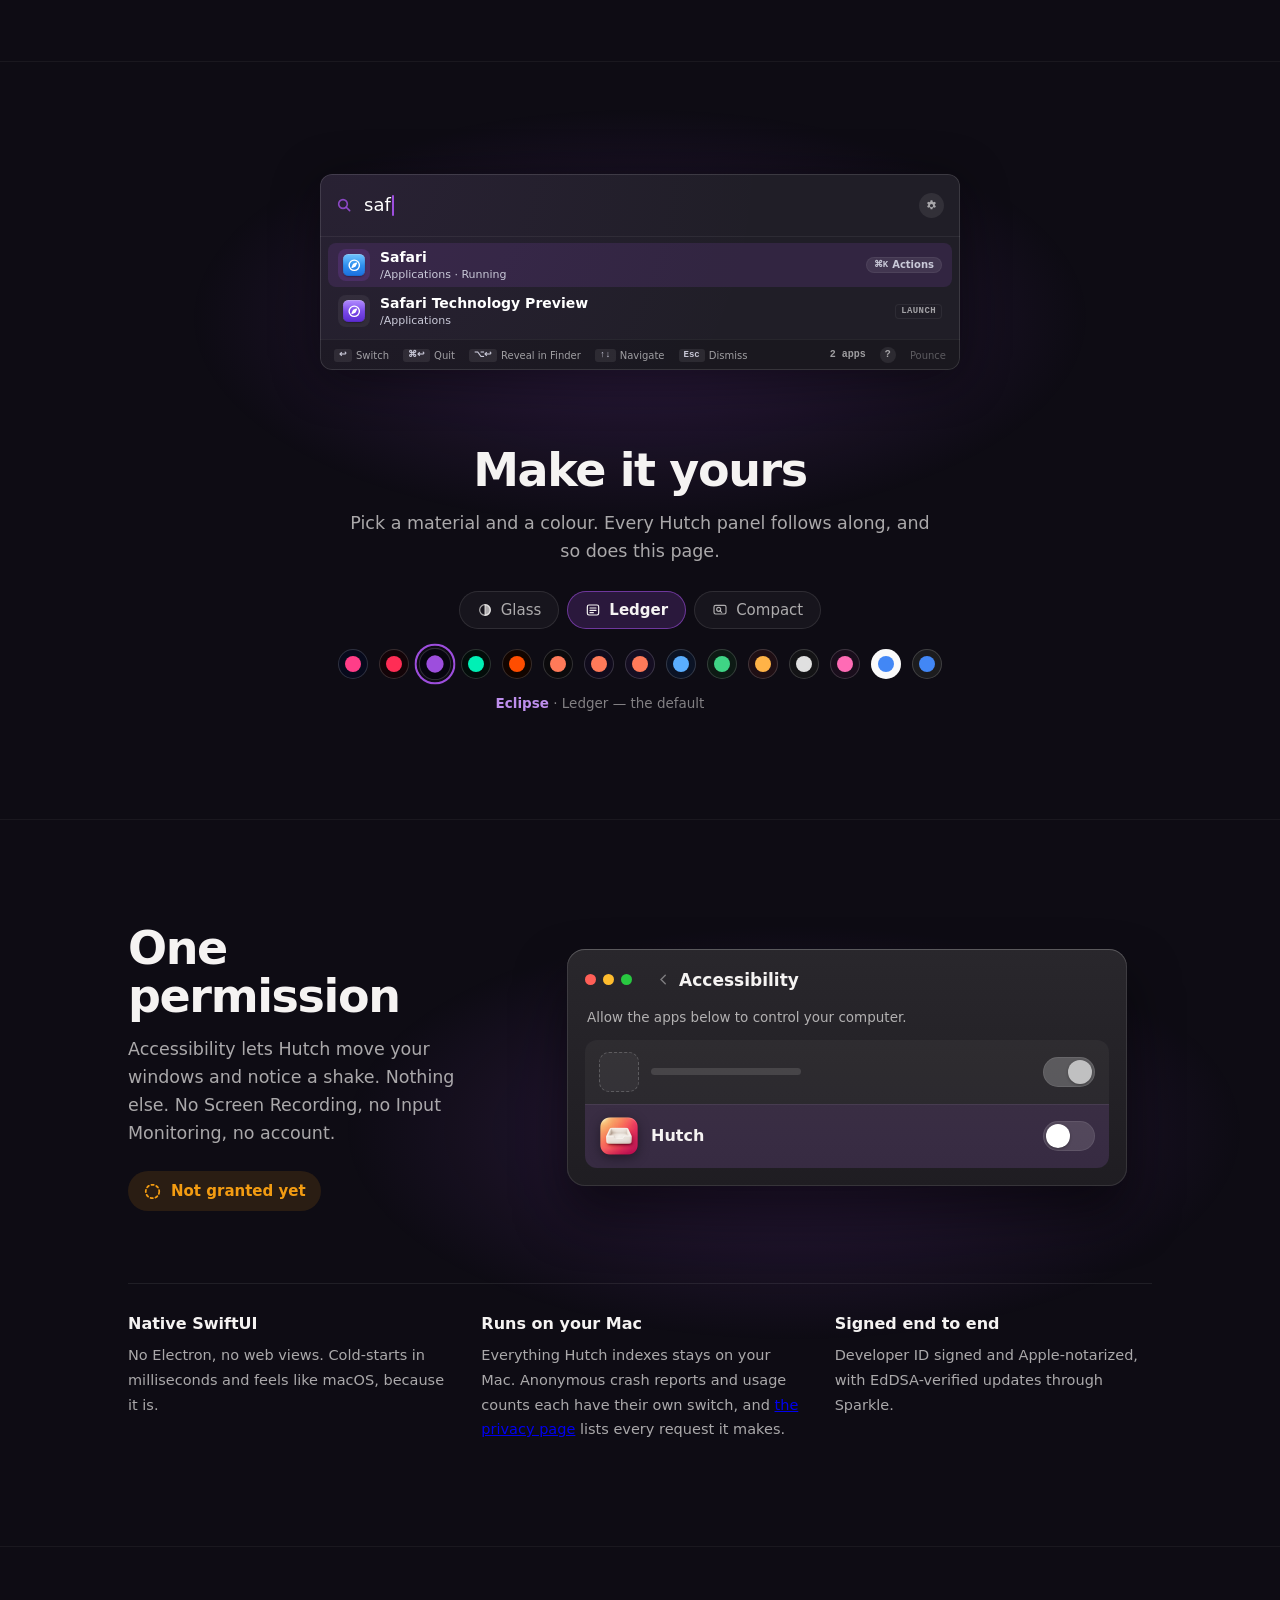
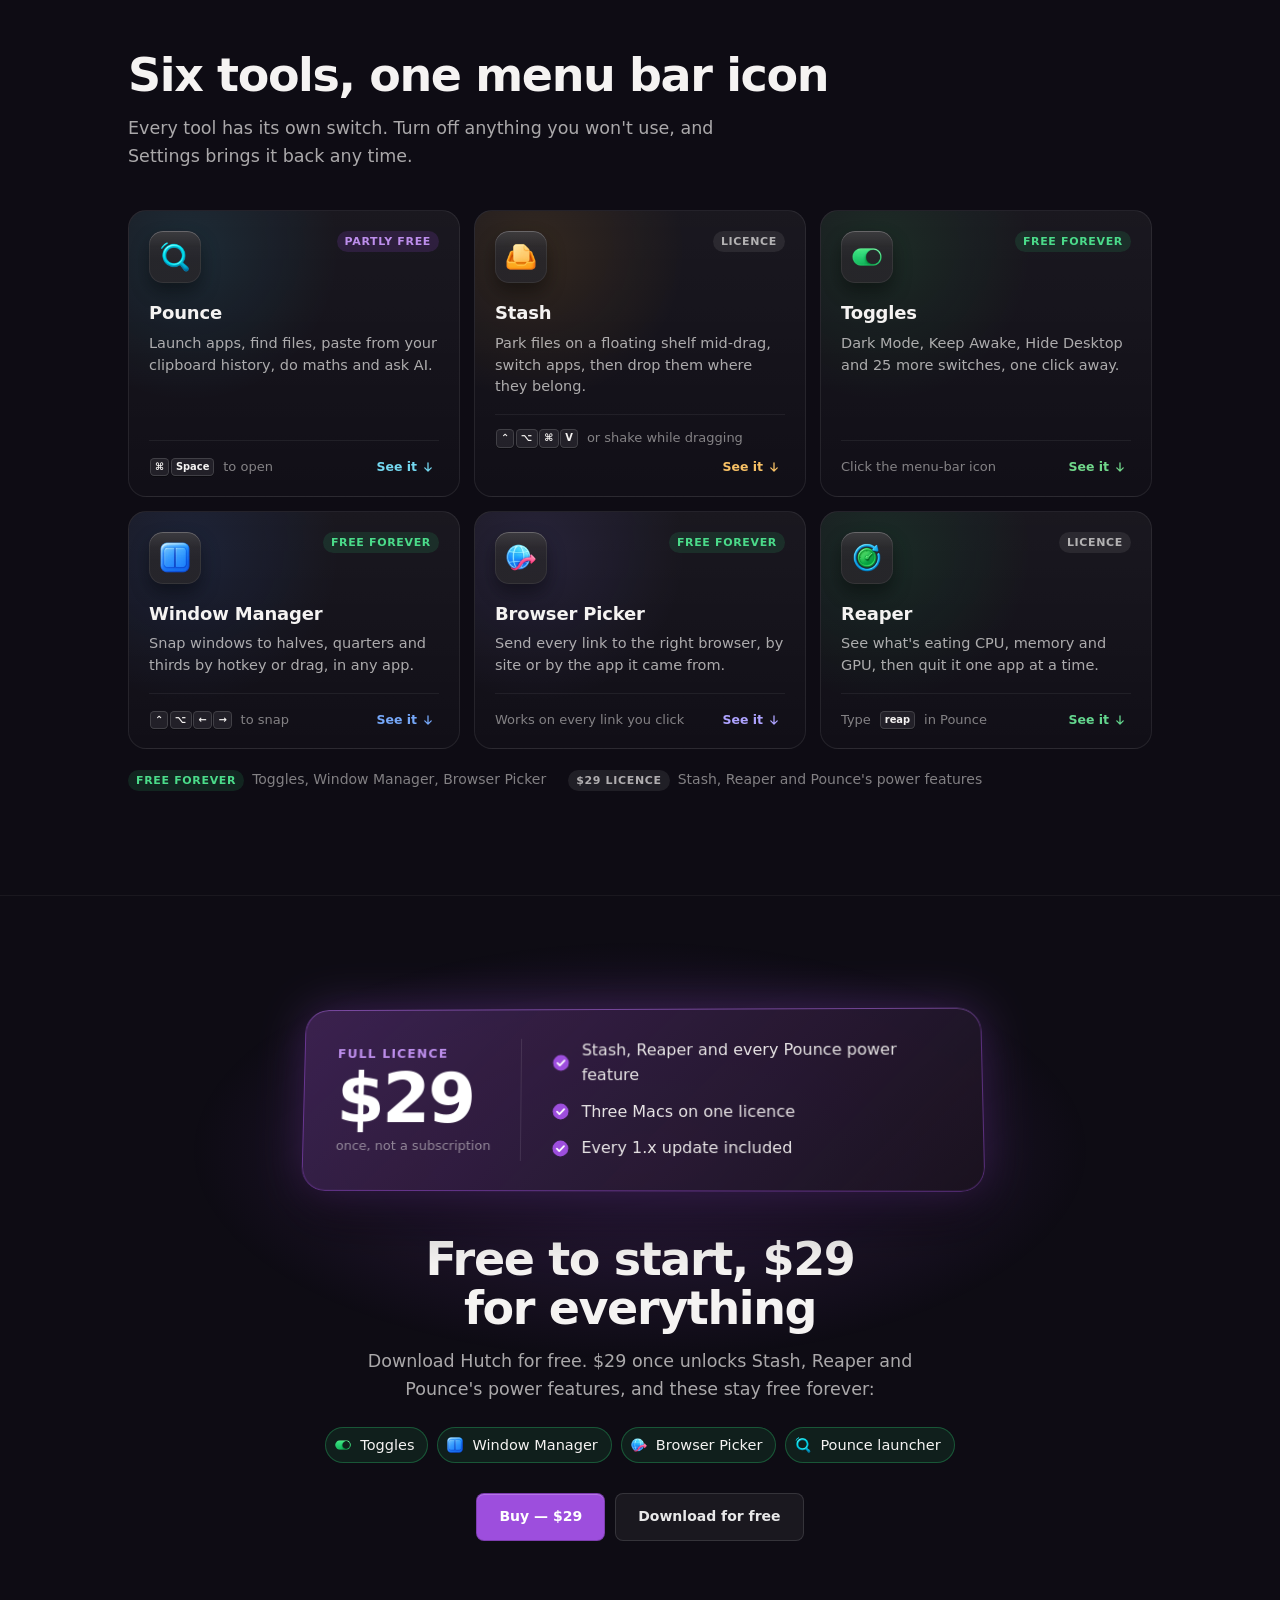
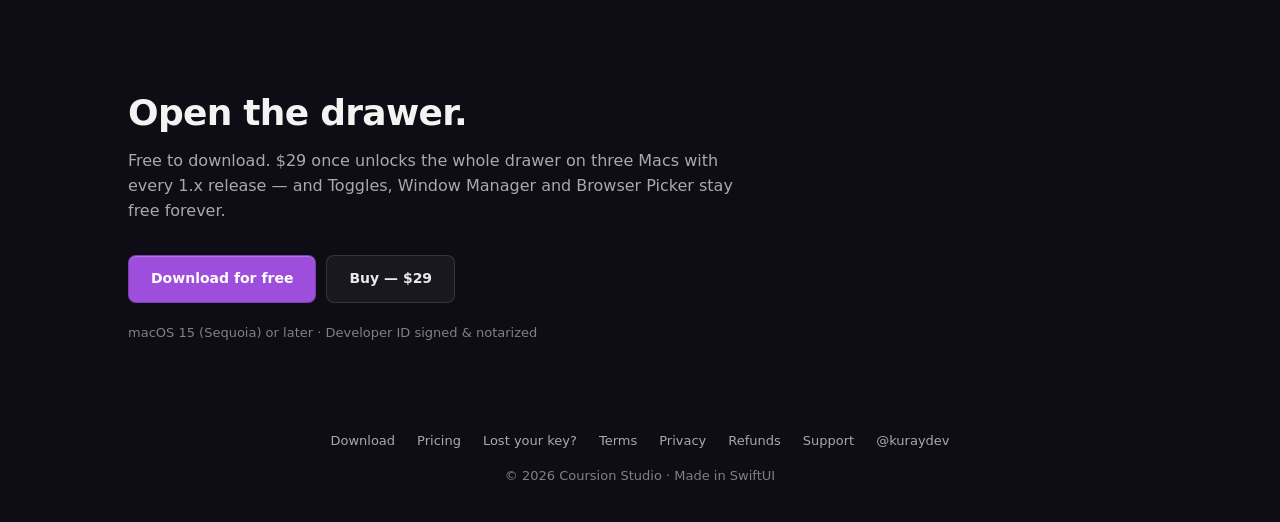
==== commit 406ddd0d: "Download buttons go through the download counter, which redirects to the latest DMG" ====
--- a/index.html
+++ b/index.html
@@ -34,7 +34,7 @@
   }
   </script>
   <script>document.documentElement.classList.add("js");window.__rv=setTimeout(function(){document.documentElement.classList.add("reveal-all")},4000);</script>
-  <script defer src="site.js?v=6d49f51ce5"></script>
+  <script defer src="site.js?v=863a9dd505"></script>
   <script defer src="home.js?v=c83968eb74"></script>
   <script defer src="https://polaris-backend-489776622782.europe-west1.run.app/api/v1/analytics/t.js" data-site="hutch.coursion.studio"></script>
 </head>
@@ -55,7 +55,7 @@
       <div class="bar-act">
         <button class="bar-k js-palette-open" type="button" aria-label="Search this site"><svg viewBox="0 0 24 24" fill="none" stroke="currentColor" stroke-width="2" stroke-linecap="round" aria-hidden="true"><circle cx="11" cy="11" r="6.5"/><path d="m16 16 4 4"/></svg><kbd>⌘K</kbd></button>
         <a class="bar-btn bar-buy" href="pricing.html">Buy — $29</a>
-        <a class="bar-btn bar-get" href="https://github.com/Coursion-Studio/hutch/releases/latest" data-download>Download</a>
+        <a class="bar-btn bar-get" href="https://polaris-backend-489776622782.europe-west1.run.app/dl/hutch" data-download>Download</a>
         <button class="bar-menu js-bar-menu" type="button" aria-expanded="false" aria-controls="bar-sheet" aria-label="Menu"><svg viewBox="0 0 24 24" fill="none" stroke="currentColor" stroke-width="2" stroke-linecap="round" aria-hidden="true"><path class="l1" d="M5 9h14"/><path class="l2" d="M5 15h14"/></svg></button>
       </div>
     </div>
@@ -106,7 +106,7 @@
         <h1 class="rise" style="--d:.08s">Everything you keep reaching for,<br /> in one drawer.</h1>
         <p class="sub rise" style="--d:.14s">Six small Mac tools that live in your menu bar: a launcher, window snapping, a file shelf, the switches macOS hides, link routing and a resource reaper. Keep the ones you want.</p>
         <div class="cta-row rise" style="--d:.2s">
-          <a class="btn primary" href="https://github.com/Coursion-Studio/hutch/releases/latest" data-download>Download for free</a>
+          <a class="btn primary" href="https://polaris-backend-489776622782.europe-west1.run.app/dl/hutch" data-download>Download for free</a>
           <a class="btn outline" href="pricing.html">Buy — $29</a>
         </div>
         <p class="req-note rise" style="--d:.24s">macOS 15 (Sequoia) or later · Free to download, $29 once for everything</p>
@@ -573,7 +573,7 @@
           </ul>
           <div class="cta-row center rise" style="--d:.24s">
             <a class="btn primary" href="pricing.html">Buy — $29</a>
-            <a class="btn outline" href="https://github.com/Coursion-Studio/hutch/releases/latest" data-download>Download for free</a>
+            <a class="btn outline" href="https://polaris-backend-489776622782.europe-west1.run.app/dl/hutch" data-download>Download for free</a>
           </div>
         </div>
       </div>
@@ -584,7 +584,7 @@
         <h2>Open the drawer.</h2>
         <p class="lede">Free to download. $29 once unlocks the whole drawer on three Macs with every 1.x release — and Toggles, Window Manager and Browser Picker stay free forever.</p>
         <div class="cta-row">
-          <a class="btn primary" href="https://github.com/Coursion-Studio/hutch/releases/latest" data-download>Download for free</a>
+          <a class="btn primary" href="https://polaris-backend-489776622782.europe-west1.run.app/dl/hutch" data-download>Download for free</a>
           <a class="btn outline" href="pricing.html">Buy — $29</a>
         </div>
         <p class="req-note">macOS 15 (Sequoia) or later · Developer ID signed &amp; notarized</p>
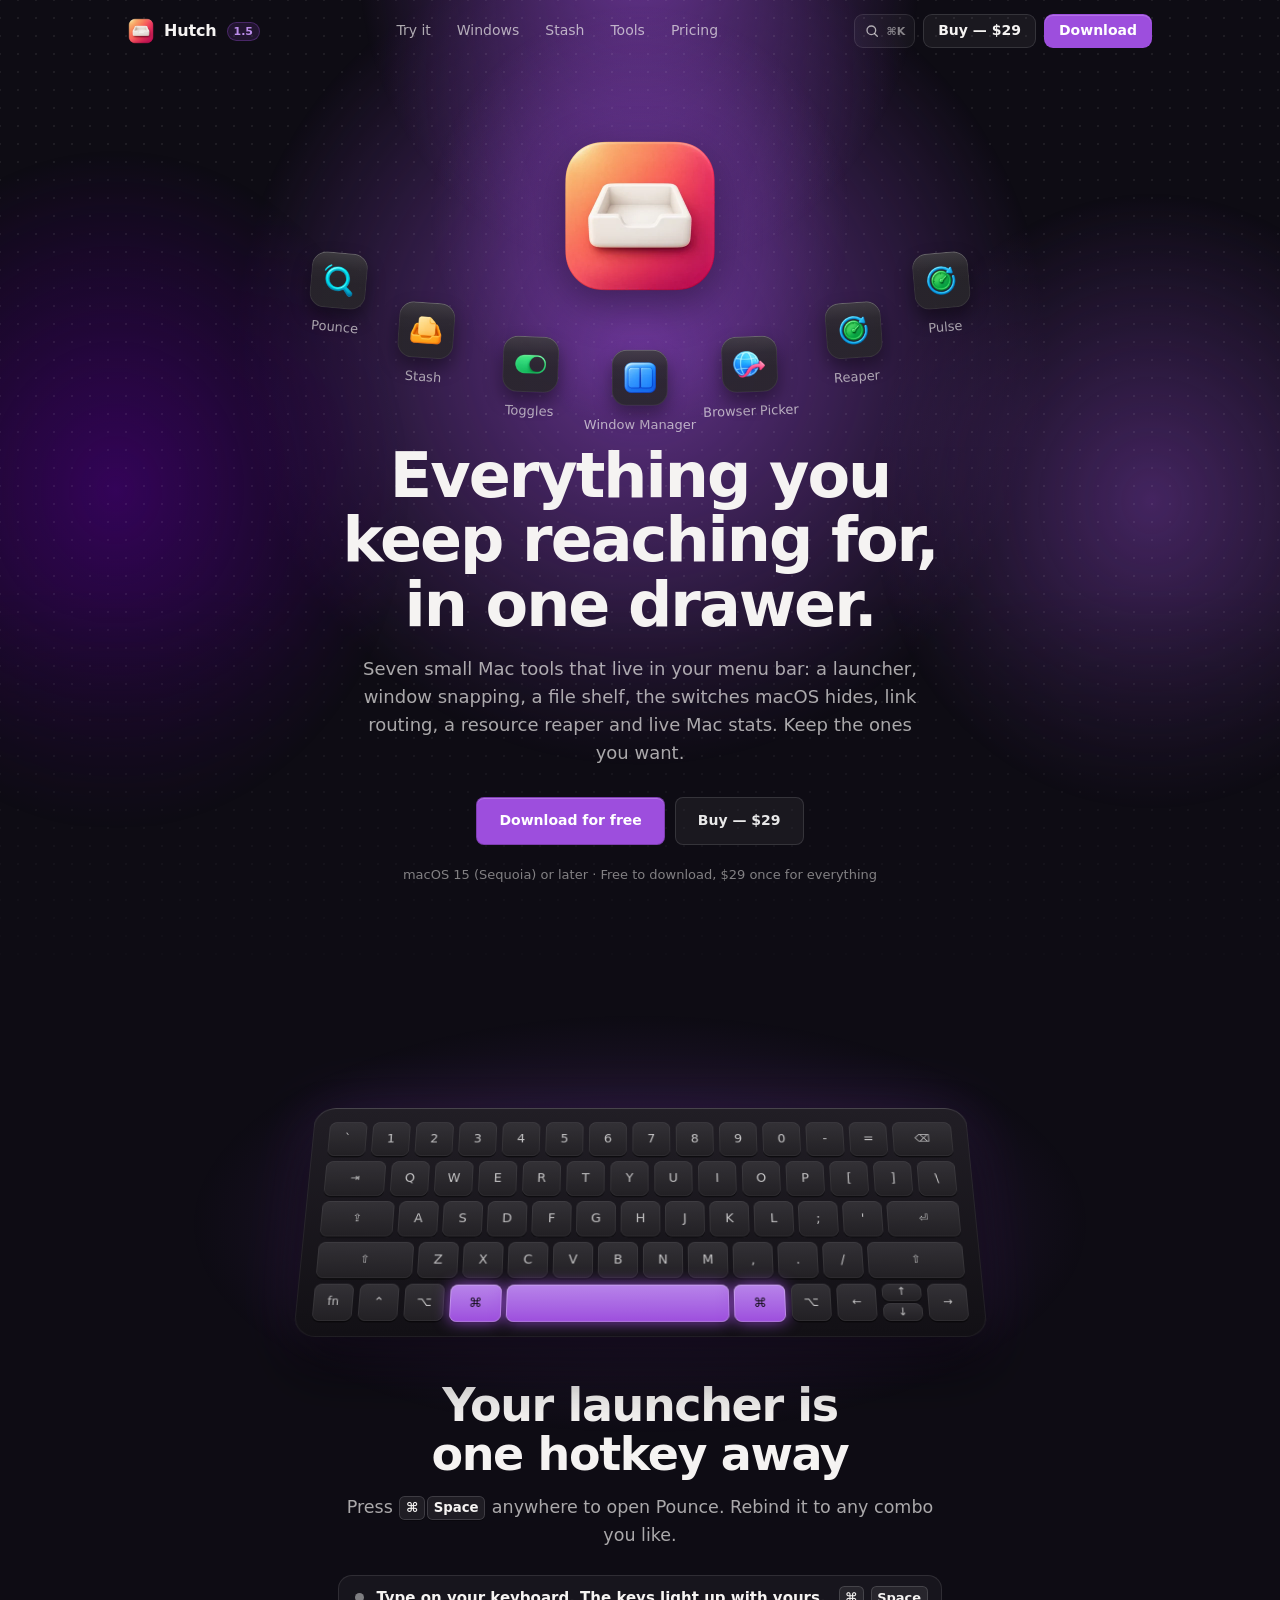
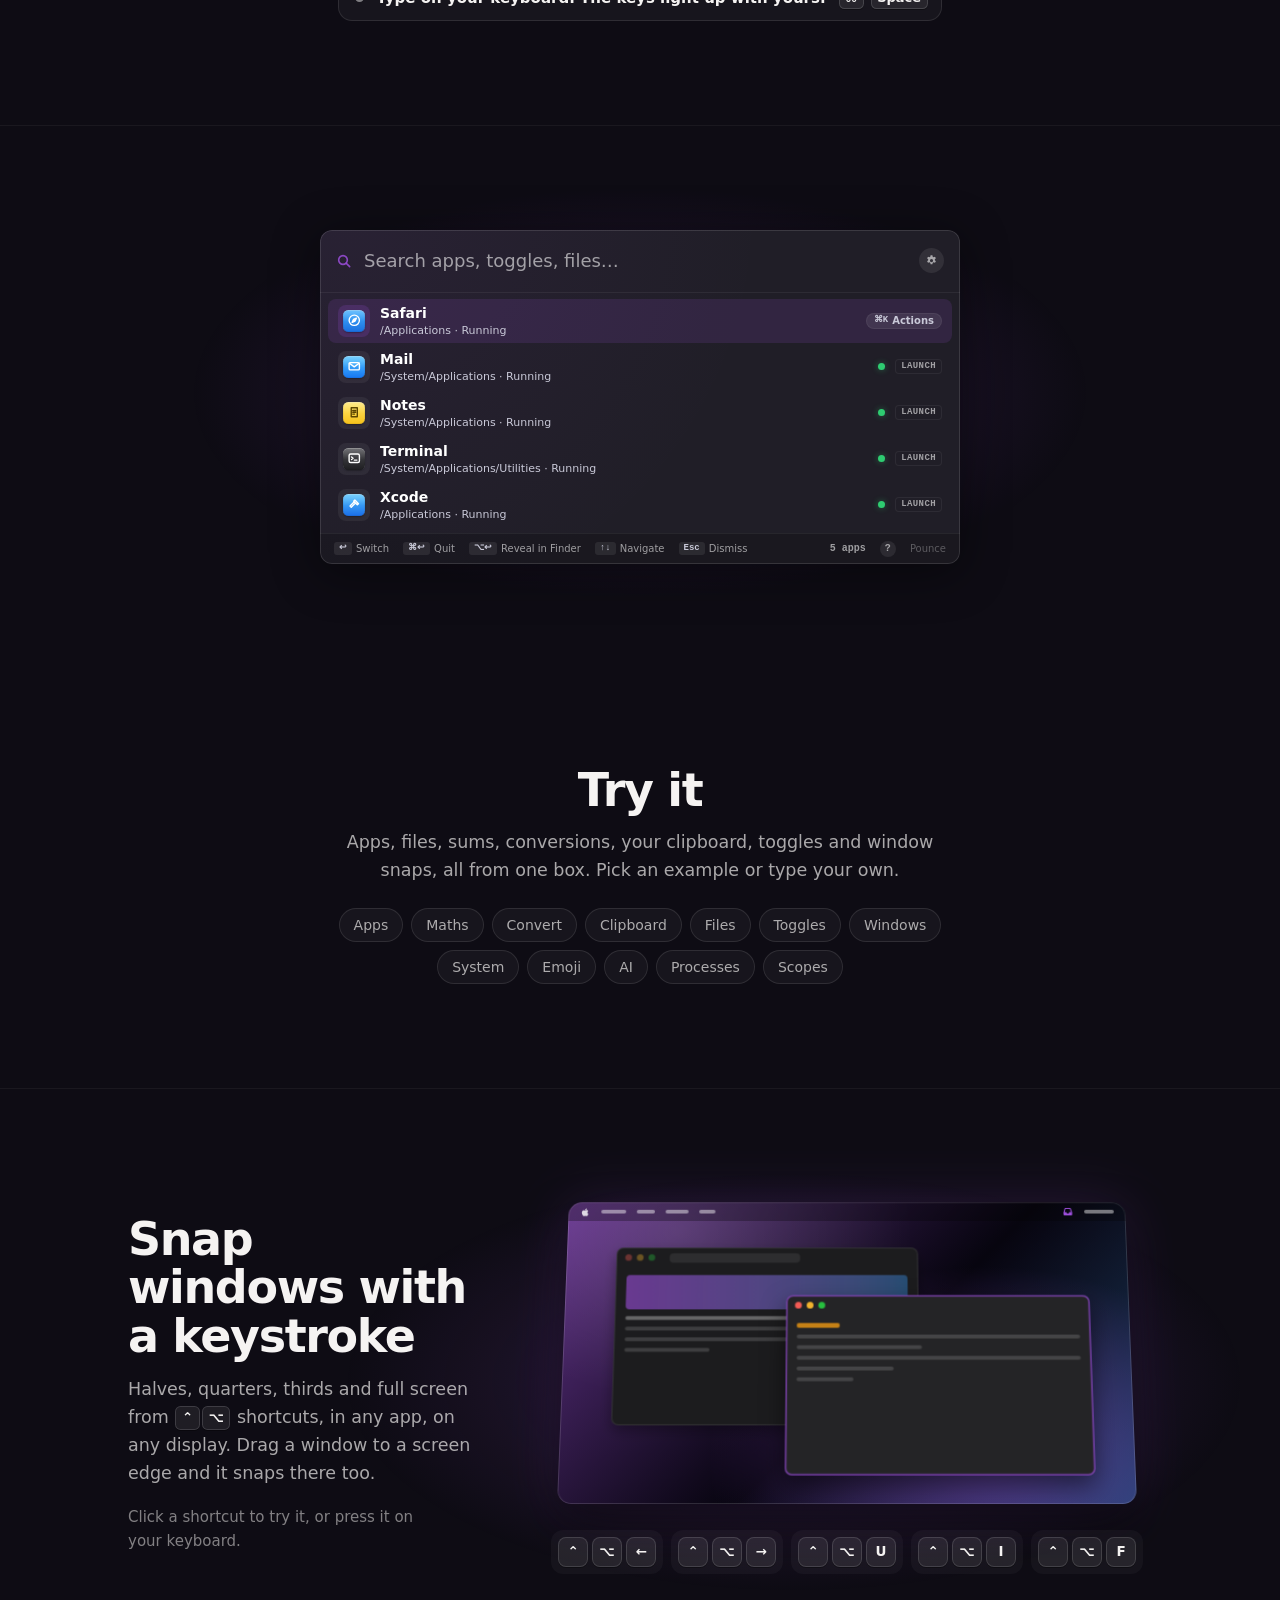
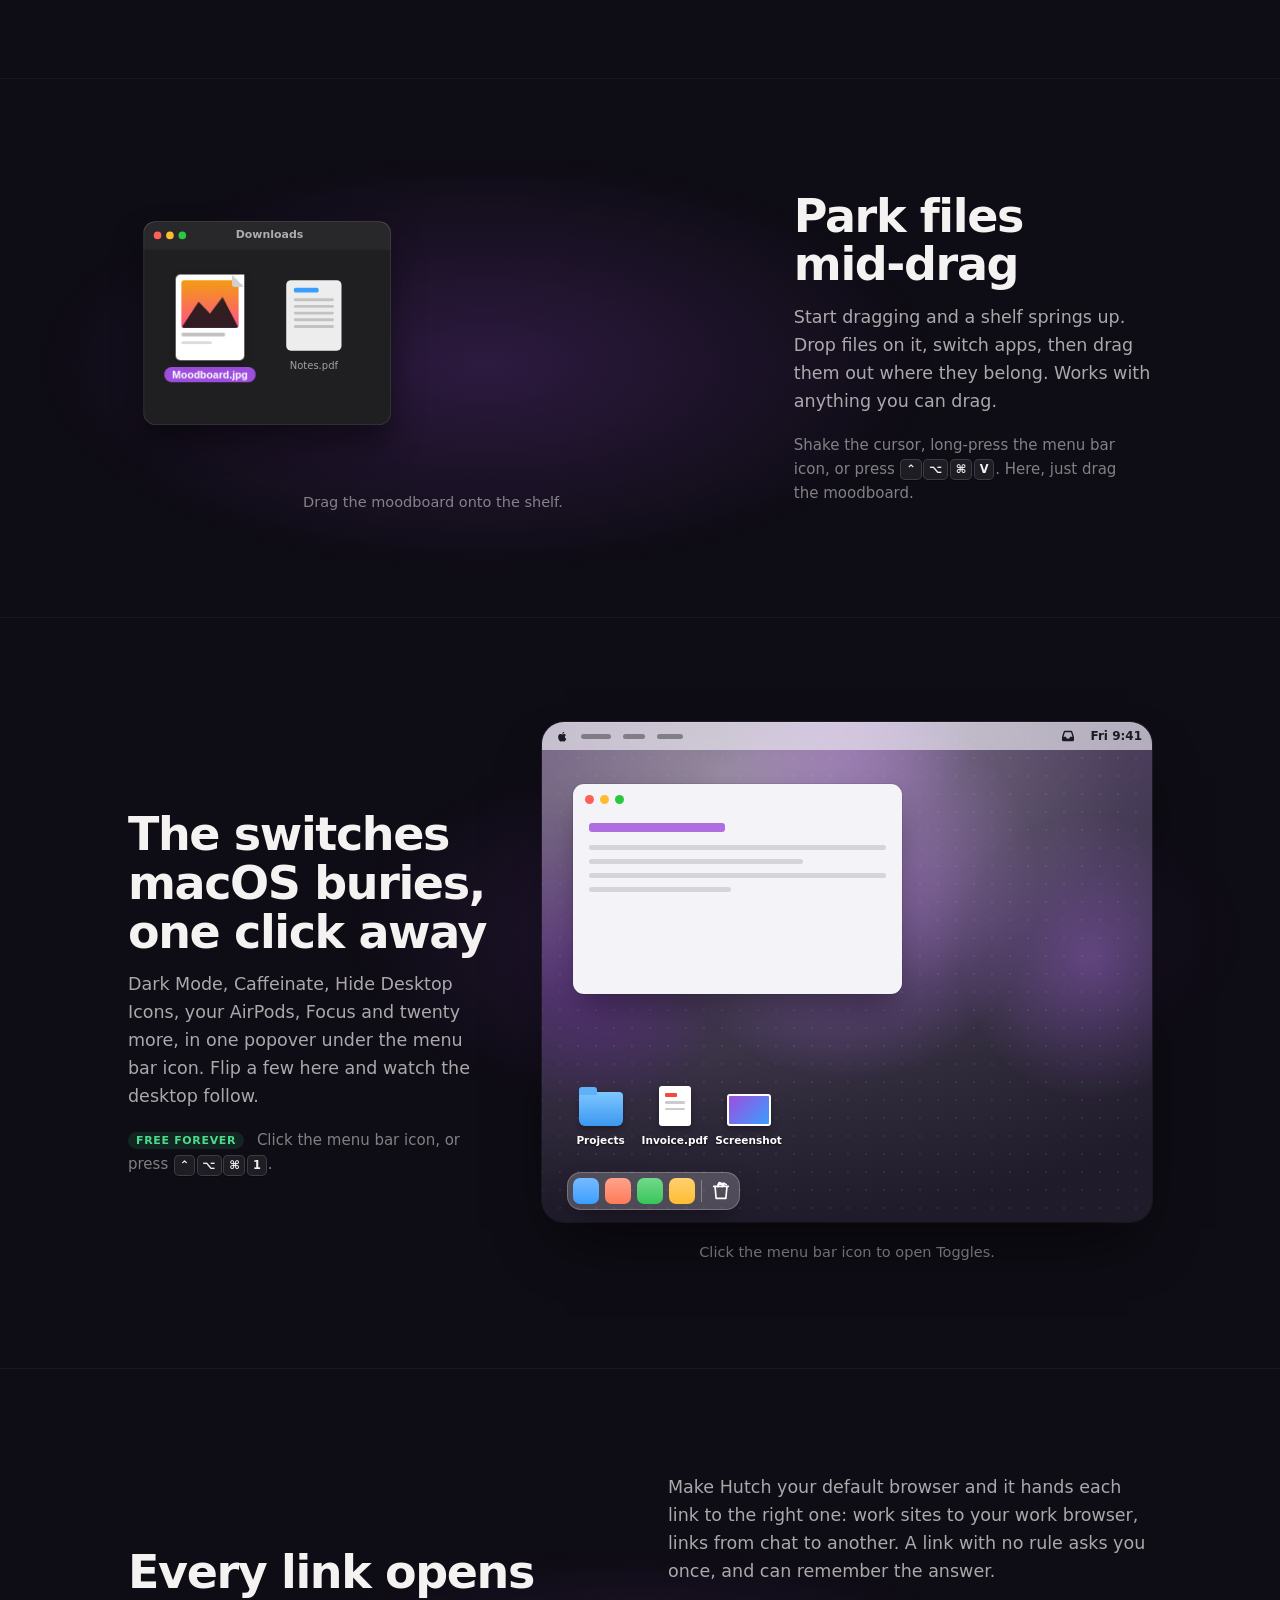
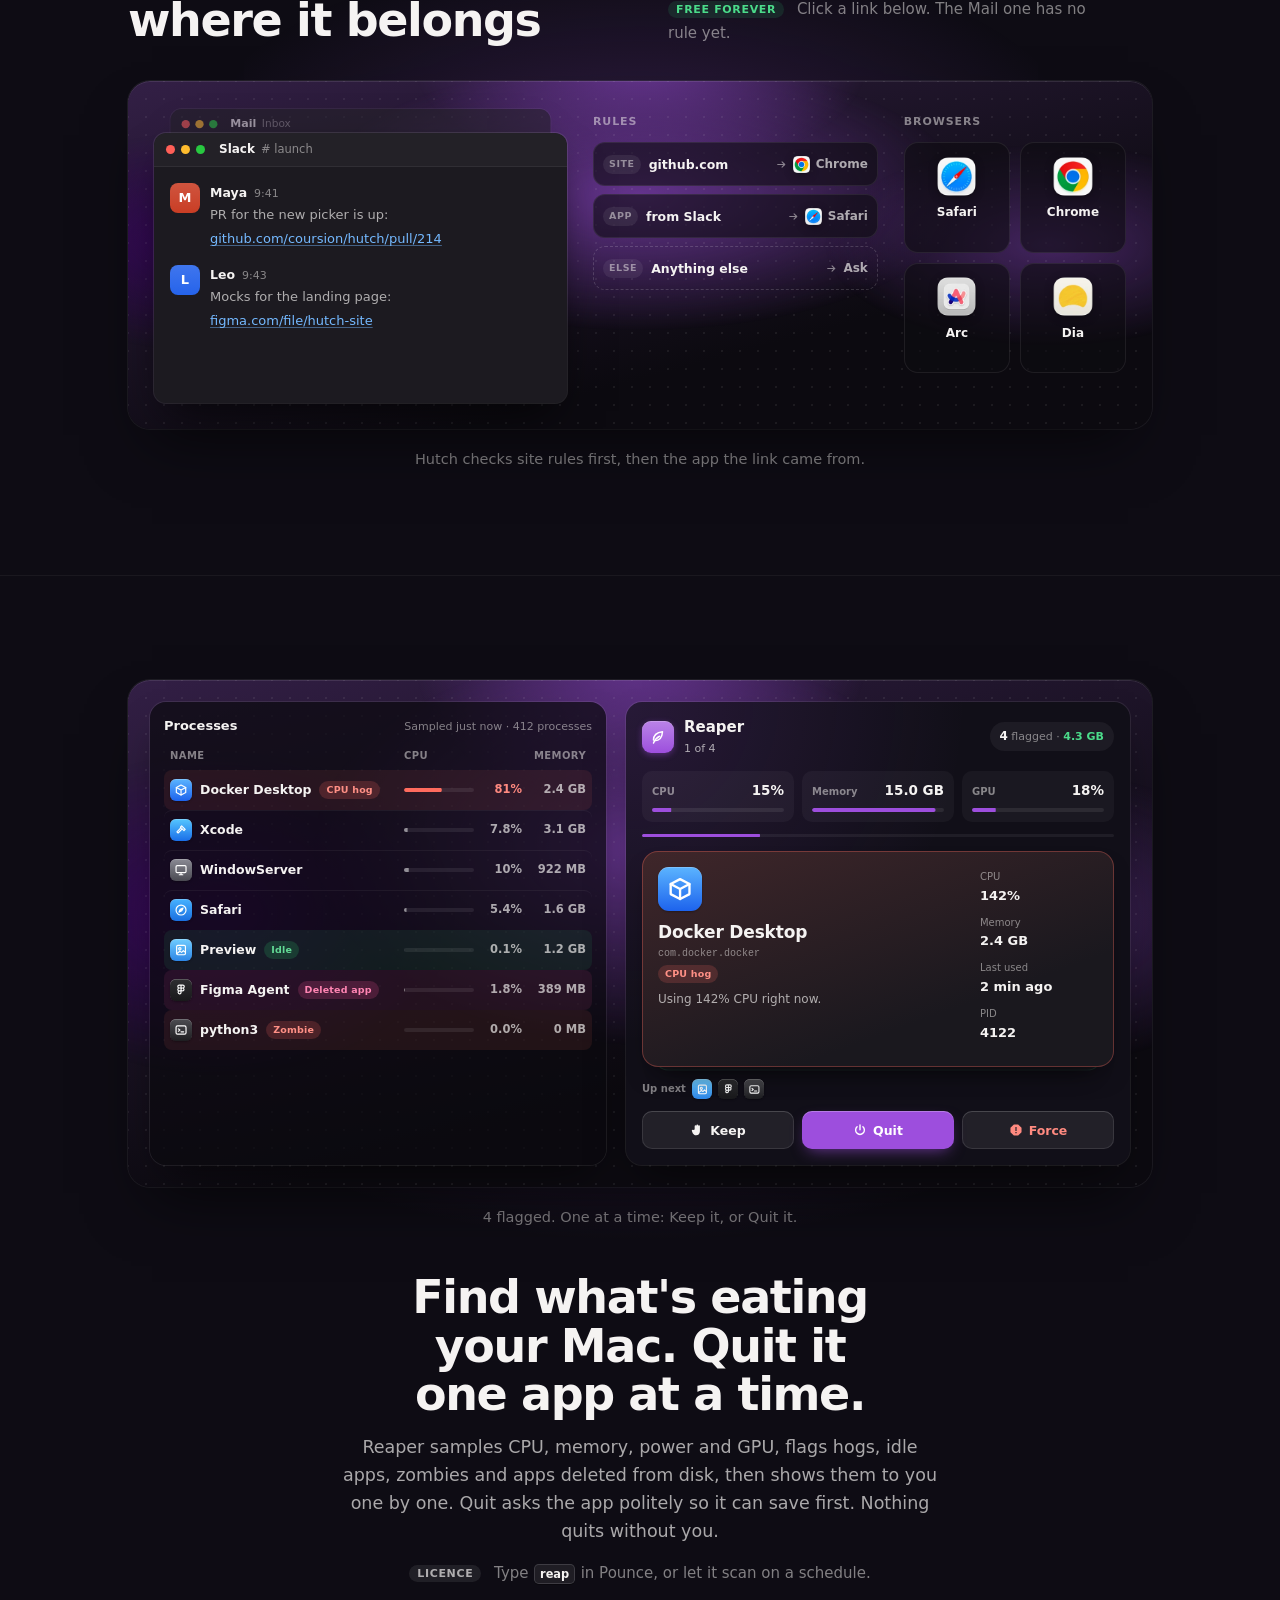
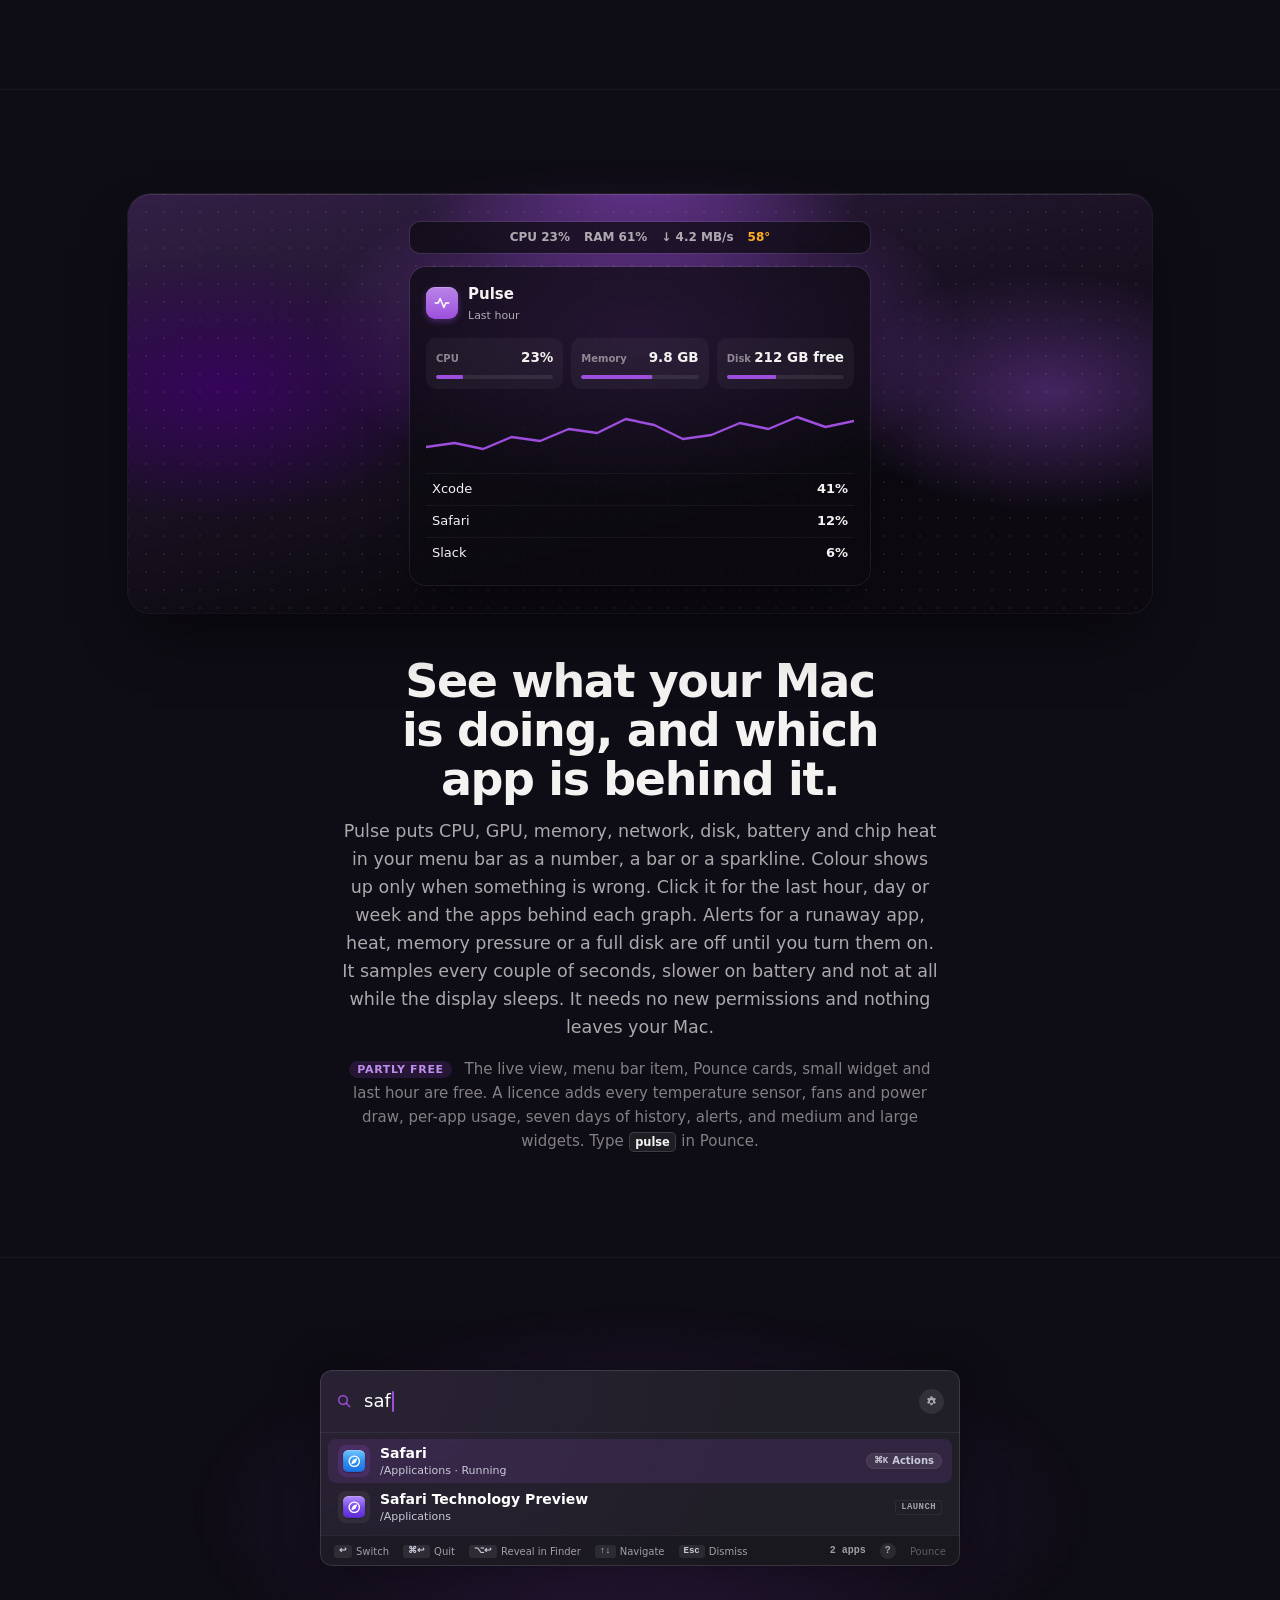
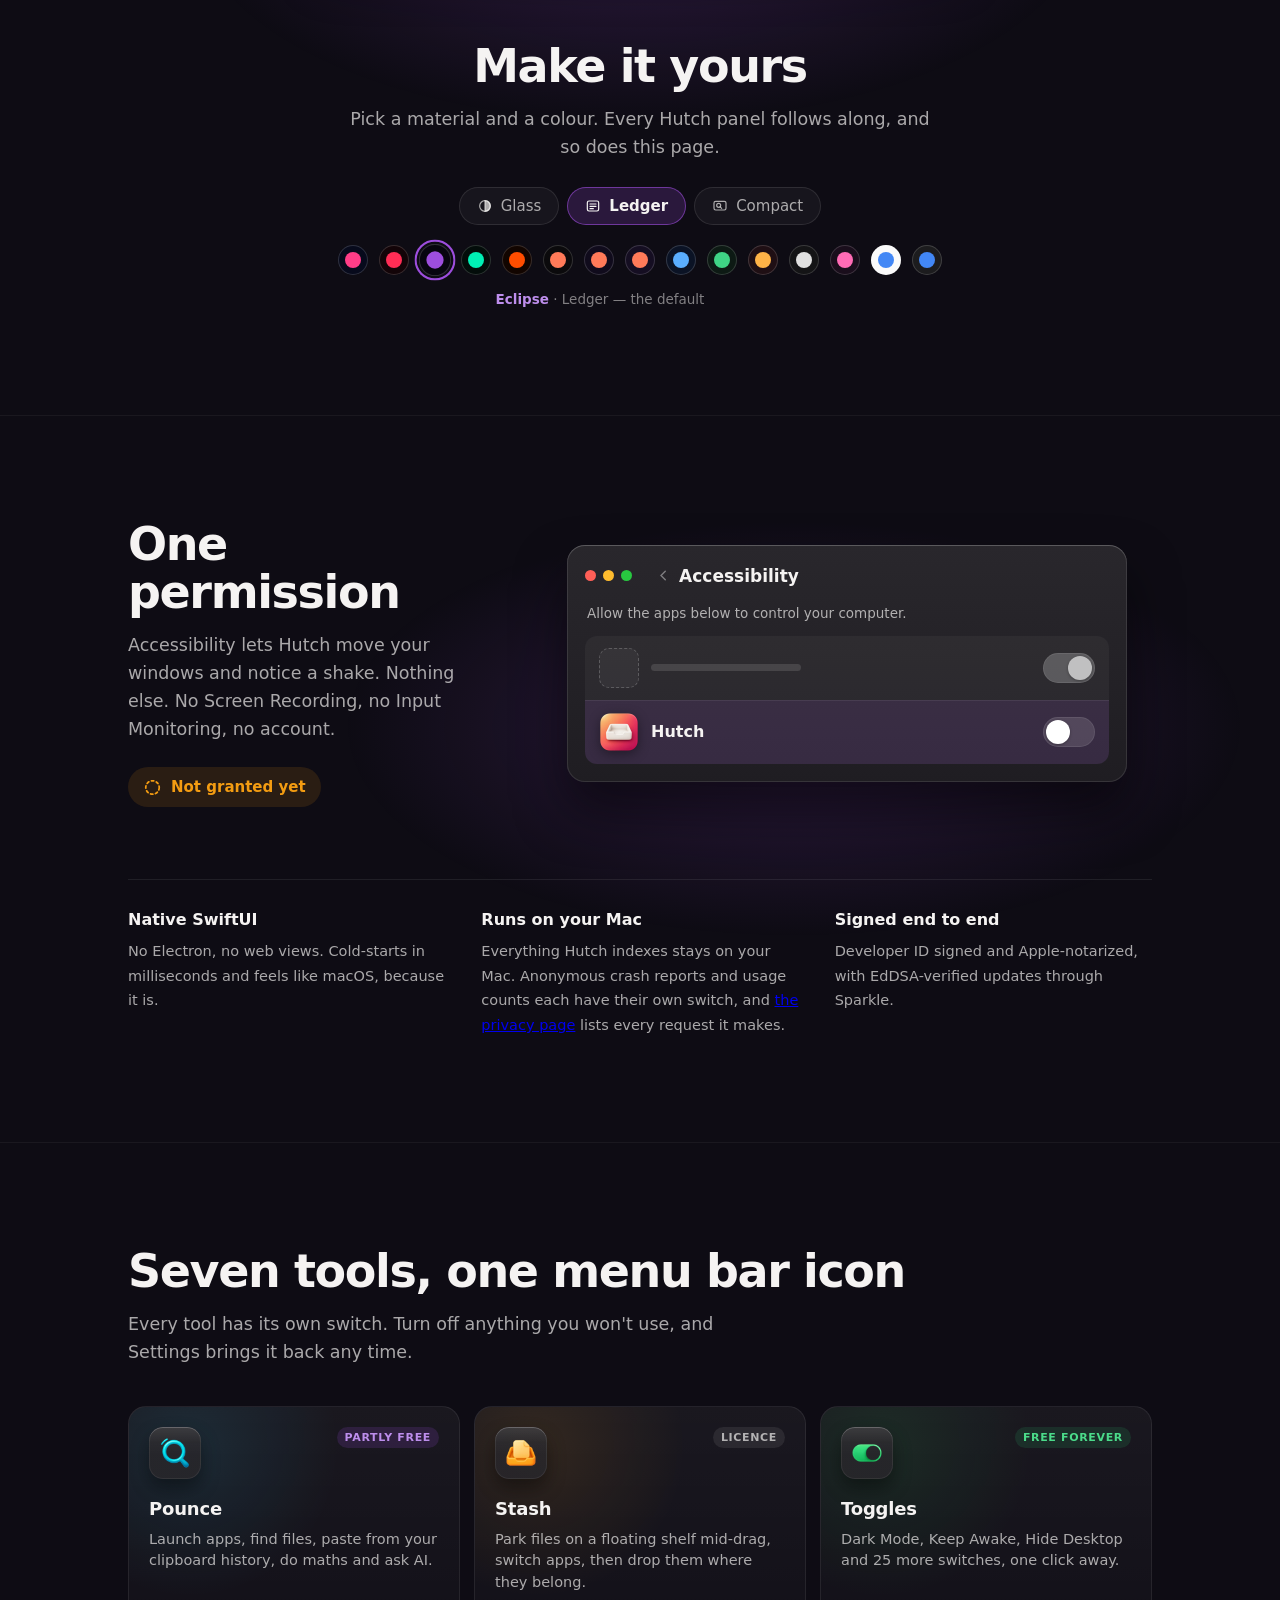
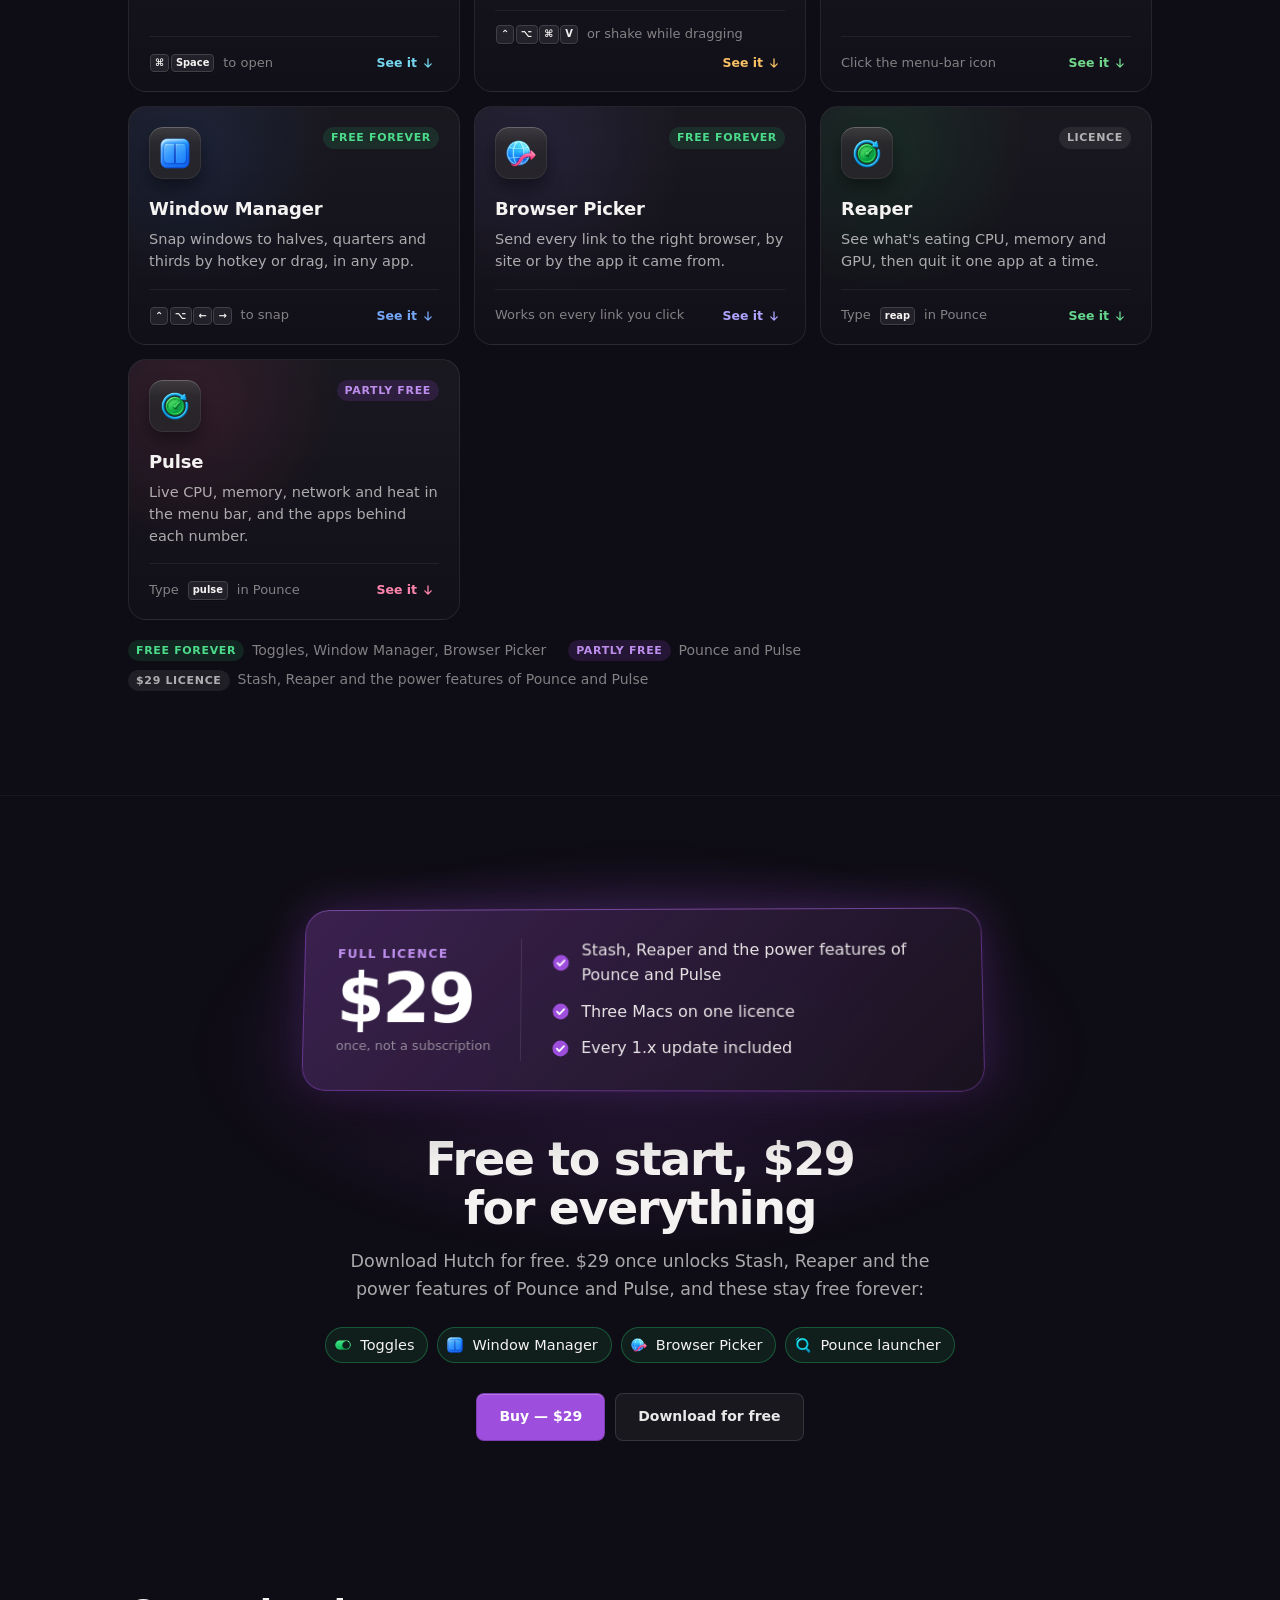
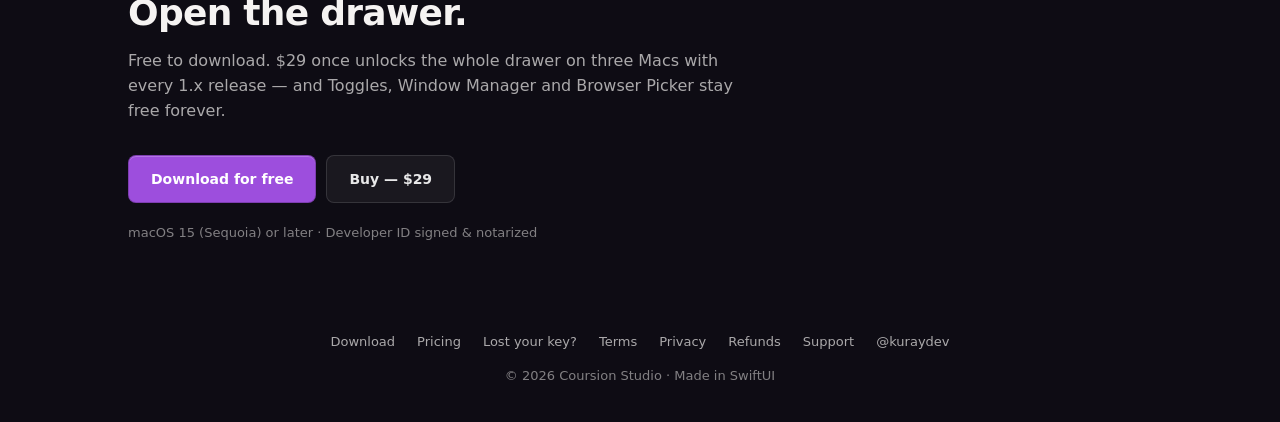
==== commit 1dacdc98: "Site: Pulse, Hutch's seventh tool (1.6.0) Seven-tool counts, hero fan, Pulse section and tool card, " ====
--- a/index.html
+++ b/index.html
@@ -4,18 +4,18 @@
   <meta charset="utf-8" />
   <meta name="viewport" content="width=device-width, initial-scale=1" />
   <title>Hutch — A drawer of Mac utilities</title>
-  <meta name="description" content="Six native Mac tools in one menu bar app: a ⌘Space launcher, window snapping, a drag-and-drop file shelf, system toggles, a browser picker and a resource reaper. Free to download; $29 once unlocks every tool." />
+  <meta name="description" content="Seven native Mac tools in one menu bar app: a ⌘Space launcher, window snapping, a drag-and-drop file shelf, system toggles, a browser picker, a resource reaper and a live system monitor. Free to download; $29 once unlocks every tool." />
   <link rel="canonical" href="https://hutch.coursion.studio/" />
   <link rel="icon" type="image/png" href="img/favicon.png" />
   <link rel="apple-touch-icon" href="icon.png" />
   <link rel="stylesheet" href="styles.css?v=d23c048adf" />
   <link rel="stylesheet" href="site.css?v=8bc684e233" />
-  <link rel="stylesheet" href="home.css?v=991b9aa1b9" />
+  <link rel="stylesheet" href="home.css?v=840af1b375" />
   <link rel="preload" as="image" href="img/hutch-icon.webp" />
   <meta property="og:type" content="website" />
   <meta property="og:url" content="https://hutch.coursion.studio/" />
   <meta property="og:title" content="Hutch — A drawer of Mac utilities" />
-  <meta property="og:description" content="A ⌘Space launcher, window snapping, a drag-and-drop shelf, system toggles, link routing and a resource reaper. Six native Mac tools, one menu bar icon. Free to download, $29 once for everything." />
+  <meta property="og:description" content="A ⌘Space launcher, window snapping, a drag-and-drop shelf, system toggles, link routing, a resource reaper and live Mac stats. Seven native Mac tools, one menu bar icon. Free to download, $29 once for everything." />
   <meta property="og:image" content="https://hutch.coursion.studio/screenshots/hero-dashboard.png?v=5b3410dd2d" />
   <meta name="twitter:card" content="summary_large_image" />
   <meta name="theme-color" content="#0E0C14" />
@@ -28,13 +28,13 @@
     "image": "https://hutch.coursion.studio/icon.png",
     "applicationCategory": "UtilitiesApplication",
     "operatingSystem": "macOS 15 or later",
-    "description": "Six native Mac tools in one menu bar app: a launcher, window snapping, a file shelf, system toggles, a browser picker and a resource reaper.",
+    "description": "Seven native Mac tools in one menu bar app: a launcher, window snapping, a file shelf, system toggles, a browser picker, a resource reaper and a system monitor.",
     "offers": { "@type": "Offer", "price": "29.00", "priceCurrency": "USD" },
     "publisher": { "@type": "Organization", "name": "Coursion Studio" }
   }
   </script>
   <script>document.documentElement.classList.add("js");window.__rv=setTimeout(function(){document.documentElement.classList.add("reveal-all")},4000);</script>
-  <script defer src="site.js?v=863a9dd505"></script>
+  <script defer src="site.js?v=d35542de1b"></script>
   <script defer src="home.js?v=c83968eb74"></script>
   <script defer src="https://polaris-backend-489776622782.europe-west1.run.app/api/v1/analytics/t.js" data-site="hutch.coursion.studio"></script>
 </head>
@@ -92,19 +92,20 @@
     <div class="container">
       <div class="bar-space" aria-hidden="true"></div>
 
-      <div class="hero-fan" role="img" aria-label="The Hutch app icon with its six tools fanned out beneath it: Pounce, Stash, Toggles, Window Manager, Browser Picker and Reaper.">
+      <div class="hero-fan" role="img" aria-label="The Hutch app icon with its seven tools fanned out beneath it: Pounce, Stash, Toggles, Window Manager, Browser Picker, Reaper and Pulse.">
         <img class="hero-icon" src="img/hutch-icon.webp" alt="" width="160" height="160" fetchpriority="high" />
-        <span class="fan-tool" style="--i:0;--x:-249;--y:52.6;--r:5deg"><span class="tile"><img src="img/pounce.webp" alt="" width="56" height="56" /></span><b>Pounce</b></span>
-        <span class="fan-tool" style="--i:1;--x:-179;--y:99.6;--r:3deg"><span class="tile"><img src="img/stash.webp" alt="" width="56" height="56" /></span><b>Stash</b></span>
-        <span class="fan-tool" style="--i:2;--x:-65;--y:126.5;--r:1deg"><span class="tile"><img src="img/toggles.webp" alt="" width="56" height="56" /></span><b>Toggles</b></span>
-        <span class="fan-tool" style="--i:3;--x:65;--y:126.5;--r:-1deg"><span class="tile"><img src="img/window-manager.webp" alt="" width="56" height="56" /></span><b>Window Manager</b></span>
-        <span class="fan-tool" style="--i:4;--x:179;--y:99.6;--r:-3deg"><span class="tile"><img src="img/browser-picker.webp" alt="" width="56" height="56" /></span><b>Browser Picker</b></span>
-        <span class="fan-tool" style="--i:5;--x:249;--y:52.6;--r:-5deg"><span class="tile"><img src="img/reaper.webp" alt="" width="56" height="56" /></span><b>Reaper</b></span>
+        <span class="fan-tool" style="--i:0;--x:-248;--y:52.8;--r:5deg"><span class="tile"><img src="img/pounce.webp" alt="" width="56" height="56" /></span><b>Pounce</b></span>
+        <span class="fan-tool" style="--i:1;--x:-176;--y:93.6;--r:4deg"><span class="tile"><img src="img/stash.webp" alt="" width="56" height="56" /></span><b>Stash</b></span>
+        <span class="fan-tool" style="--i:2;--x:-90;--y:121.5;--r:2deg"><span class="tile"><img src="img/toggles.webp" alt="" width="56" height="56" /></span><b>Toggles</b></span>
+        <span class="fan-tool" style="--i:3;--x:0;--y:132.6;--r:0deg"><span class="tile"><img src="img/window-manager.webp" alt="" width="56" height="56" /></span><b>Window Manager</b></span>
+        <span class="fan-tool" style="--i:4;--x:90;--y:121.5;--r:-2deg"><span class="tile"><img src="img/browser-picker.webp" alt="" width="56" height="56" /></span><b>Browser Picker</b></span>
+        <span class="fan-tool" style="--i:5;--x:176;--y:93.6;--r:-4deg"><span class="tile"><img src="img/reaper.webp" alt="" width="56" height="56" /></span><b>Reaper</b></span>
+        <span class="fan-tool" style="--i:6;--x:248;--y:52.8;--r:-5deg"><span class="tile"><img src="img/pulse.webp" alt="" width="56" height="56" /></span><b>Pulse</b></span>
       </div>
 
       <div class="hero-copy">
         <h1 class="rise" style="--d:.08s">Everything you keep reaching for,<br /> in one drawer.</h1>
-        <p class="sub rise" style="--d:.14s">Six small Mac tools that live in your menu bar: a launcher, window snapping, a file shelf, the switches macOS hides, link routing and a resource reaper. Keep the ones you want.</p>
+        <p class="sub rise" style="--d:.14s">Seven small Mac tools that live in your menu bar: a launcher, window snapping, a file shelf, the switches macOS hides, link routing, a resource reaper and live Mac stats. Keep the ones you want.</p>
         <div class="cta-row rise" style="--d:.2s">
           <a class="btn primary" href="https://polaris-backend-489776622782.europe-west1.run.app/dl/hutch" data-download>Download for free</a>
           <a class="btn outline" href="pricing.html">Buy — $29</a>
@@ -422,6 +423,41 @@
       </div>
     </section>
 
+    <section id="pulse" class="sec sec-pulse reveal" aria-labelledby="pls-title">
+      <div class="glow" aria-hidden="true"></div>
+      <div class="container">
+        <div class="show pls rise">
+          <div class="mesh" aria-hidden="true"><i class="m1"></i><i class="m2"></i><i class="m3"></i><i class="m4"></i></div>
+          <div class="pls-stage" aria-hidden="true">
+            <div class="pls-bar"><span>CPU 23%</span><span>RAM 61%</span><span>↓ 4.2 MB/s</span><span>58°</span></div>
+            <div class="rpr-panel pls-panel">
+              <div class="rpr-head">
+                <span class="rpr-logo"><svg viewBox="0 0 24 24" fill="none" stroke="currentColor" stroke-width="2" stroke-linecap="round" stroke-linejoin="round"><path d="M3 12h4l2.5-6 5 12 2.5-6h4"/></svg></span>
+                <span class="rpr-title"><b>Pulse</b><small>Last hour</small></span>
+              </div>
+              <div class="rpr-gauges pls-gauges">
+                <div class="rpr-g"><span>CPU</span><b>23%</b><i><s style="--v:.23"></s></i></div>
+                <div class="rpr-g"><span>Memory</span><b>9.8 GB</b><i><s style="--v:.61"></s></i></div>
+                <div class="rpr-g"><span>Disk</span><b>212 GB free</b><i><s style="--v:.42"></s></i></div>
+              </div>
+              <svg class="pls-spark" viewBox="0 0 300 64" preserveAspectRatio="none"><path d="M0 48 L20 44 L40 50 L60 38 L80 42 L100 30 L120 34 L140 20 L160 26 L180 40 L200 36 L220 24 L240 30 L260 18 L280 28 L300 22" fill="none" stroke="currentColor" stroke-width="2.4" stroke-linecap="round" stroke-linejoin="round" vector-effect="non-scaling-stroke"/></svg>
+              <ul class="pls-apps">
+                <li><span>Xcode</span><b>41%</b></li>
+                <li><span>Safari</span><b>12%</b></li>
+                <li><span>Slack</span><b>6%</b></li>
+              </ul>
+            </div>
+          </div>
+        </div>
+        <div class="sec-head center">
+          <h2 id="pls-title" class="rise" style="--d:.08s">See what your Mac is doing, and which app is behind it.</h2>
+          <p class="rise" style="--d:.14s">Pulse puts CPU, GPU, memory, network, disk, battery and chip heat in your menu bar as a number, a bar or a sparkline. Colour shows up only when something is wrong. Click it for the last hour, day or week and the apps behind each graph. Alerts for a runaway app, heat, memory pressure or a full disk are off until you turn them on.</p>
+          <p class="rise" style="--d:.2s">It samples every couple of seconds, slower on battery and not at all while the display sleeps. It needs no new permissions and nothing leaves your Mac.</p>
+          <p class="aside rise" style="--d:.26s"><span class="tier tier-mixed">Partly free</span> The live view, menu bar item, Pounce cards, small widget and last hour are free. A licence adds every temperature sensor, fans and power draw, per-app usage, seven days of history, alerts, and medium and large widgets. Type <span class="combo"><kbd>pulse</kbd></span> in Pounce.</p>
+        </div>
+      </div>
+    </section>
+
     <section id="themes" class="sec sec-themes reveal" aria-labelledby="themes-title">
       <div class="glow" aria-hidden="true"></div>
       <div class="container">
@@ -498,7 +534,7 @@
     <section id="tools" class="sec sec-tools reveal">
       <div class="container">
         <div class="sec-head">
-          <h2 class="rise">Six tools, one menu bar icon</h2>
+          <h2 class="rise">Seven tools, one menu bar icon</h2>
           <p class="rise" style="--d:.06s">Every tool has its own switch. Turn off anything you won't use, and Settings brings it back any time.</p>
         </div>
         <ul class="tool-grid">
@@ -538,8 +574,14 @@
             <p>See what's eating CPU, memory and GPU, then quit it one app at a time.</p>
             <div class="tc-foot"><span>Type</span><span class="combo"><kbd>reap</kbd></span><span>in Pounce</span><a class="tc-see" href="#reaper" aria-label="See Reaper in action">See it<svg viewBox="0 0 24 24" fill="none" stroke="currentColor" stroke-width="2.2" stroke-linecap="round" stroke-linejoin="round" aria-hidden="true"><path d="M12 5v14M6.5 13.5 12 19l5.5-5.5"/></svg></a></div>
           </li>
+          <li class="tool-card rise" style="--d:.32s;--tc:#FF5188">
+            <div class="tc-head"><span class="tile"><img src="img/pulse.webp" alt="" width="56" height="56" loading="lazy" /></span><span class="tier tier-mixed">Partly free</span></div>
+            <h3>Pulse</h3>
+            <p>Live CPU, memory, network and heat in the menu bar, and the apps behind each number.</p>
+            <div class="tc-foot"><span>Type</span><span class="combo"><kbd>pulse</kbd></span><span>in Pounce</span><a class="tc-see" href="#pulse" aria-label="See Pulse in action">See it<svg viewBox="0 0 24 24" fill="none" stroke="currentColor" stroke-width="2.2" stroke-linecap="round" stroke-linejoin="round" aria-hidden="true"><path d="M12 5v14M6.5 13.5 12 19l5.5-5.5"/></svg></a></div>
+          </li>
         </ul>
-        <p class="tool-legend rise" style="--d:.32s"><span class="lg"><span class="tier tier-free">Free forever</span> Toggles, Window Manager, Browser Picker</span><span class="lg"><span class="tier tier-paid">$29 licence</span> Stash, Reaper and Pounce's power features</span></p>
+        <p class="tool-legend rise" style="--d:.32s"><span class="lg"><span class="tier tier-free">Free forever</span> Toggles, Window Manager, Browser Picker</span><span class="lg"><span class="tier tier-mixed">Partly free</span> Pounce and Pulse</span><span class="lg"><span class="tier tier-paid">$29 licence</span> Stash, Reaper and the power features of Pounce and Pulse</span></p>
       </div>
     </section>
 
@@ -555,7 +597,7 @@
             </div>
             <span class="price-rule" aria-hidden="true"></span>
             <ul class="price-list">
-              <li><svg viewBox="0 0 24 24" aria-hidden="true"><circle cx="12" cy="12" r="10" fill="currentColor"/><path d="m7.5 12.3 3 3 6-6.3" fill="none" stroke="#fff" stroke-width="2.2" stroke-linecap="round" stroke-linejoin="round"/></svg>Stash, Reaper and every Pounce power feature</li>
+              <li><svg viewBox="0 0 24 24" aria-hidden="true"><circle cx="12" cy="12" r="10" fill="currentColor"/><path d="m7.5 12.3 3 3 6-6.3" fill="none" stroke="#fff" stroke-width="2.2" stroke-linecap="round" stroke-linejoin="round"/></svg>Stash, Reaper and the power features of Pounce and Pulse</li>
               <li><svg viewBox="0 0 24 24" aria-hidden="true"><circle cx="12" cy="12" r="10" fill="currentColor"/><path d="m7.5 12.3 3 3 6-6.3" fill="none" stroke="#fff" stroke-width="2.2" stroke-linecap="round" stroke-linejoin="round"/></svg>Three Macs on one licence</li>
               <li><svg viewBox="0 0 24 24" aria-hidden="true"><circle cx="12" cy="12" r="10" fill="currentColor"/><path d="m7.5 12.3 3 3 6-6.3" fill="none" stroke="#fff" stroke-width="2.2" stroke-linecap="round" stroke-linejoin="round"/></svg>Every 1.x update included</li>
             </ul>
@@ -564,7 +606,7 @@
         </div>
         <div class="sec-head center">
           <h2 id="price-title" class="rise" style="--d:.08s">Free to start, $29 for everything</h2>
-          <p class="rise" style="--d:.14s">Download Hutch for free. $29 once unlocks Stash, Reaper and Pounce's power features, and these stay free forever:</p>
+          <p class="rise" style="--d:.14s">Download Hutch for free. $29 once unlocks Stash, Reaper and the power features of Pounce and Pulse, and these stay free forever:</p>
           <ul class="free-chips rise" style="--d:.2s">
             <li><img src="img/toggles.webp" alt="" width="18" height="18" loading="lazy" />Toggles</li>
             <li><img src="img/window-manager.webp" alt="" width="18" height="18" loading="lazy" />Window Manager</li>
--- a/home.css
+++ b/home.css
@@ -1618,3 +1618,19 @@
 
 .bpk-bico.bpk-real { background: none; box-shadow: none; border: 0; overflow: visible; }
 .bpk-bico.bpk-real img { display: block; width: 118%; height: 118%; margin: -9%; object-fit: contain; filter: drop-shadow(0 2px 4px rgb(0 0 0 / 0.35)); }
+
+.pls { padding: 28px 22px; }
+.pls-stage { position: relative; z-index: 1; max-width: 460px; margin: 0 auto; display: grid; gap: 14px; }
+.pls-bar { display: flex; justify-content: center; gap: 14px; padding: 6px 14px; border-radius: 10px; background: rgb(12 11 16 / 0.72); box-shadow: 0 0 0 1px rgb(255 255 255 / 0.08); font-size: 12px; font-weight: 600; font-variant-numeric: tabular-nums; color: var(--text-secondary); white-space: nowrap; overflow: hidden; }
+.pls-bar span:last-child { color: #FFB020; }
+.pls-panel { padding: 16px; background: rgb(12 11 16 / 0.72); }
+.pls-gauges { margin-bottom: 10px; }
+.pls-spark { display: block; width: 100%; height: 64px; color: var(--pal-accent); }
+.pls-apps { margin: 10px 0 0; padding: 0; list-style: none; }
+.pls-apps li { display: flex; justify-content: space-between; height: 32px; align-items: center; padding: 0 6px; border-top: 1px solid rgb(255 255 255 / 0.05); font-size: 13px; }
+.pls-apps b { font-variant-numeric: tabular-nums; }
+@media (max-width: 640px) {
+  .pls { padding: 14px 12px; }
+  .pls-bar { gap: 8px; font-size: 11px; }
+  .pls-bar span:nth-child(3) { display: none; }
+}
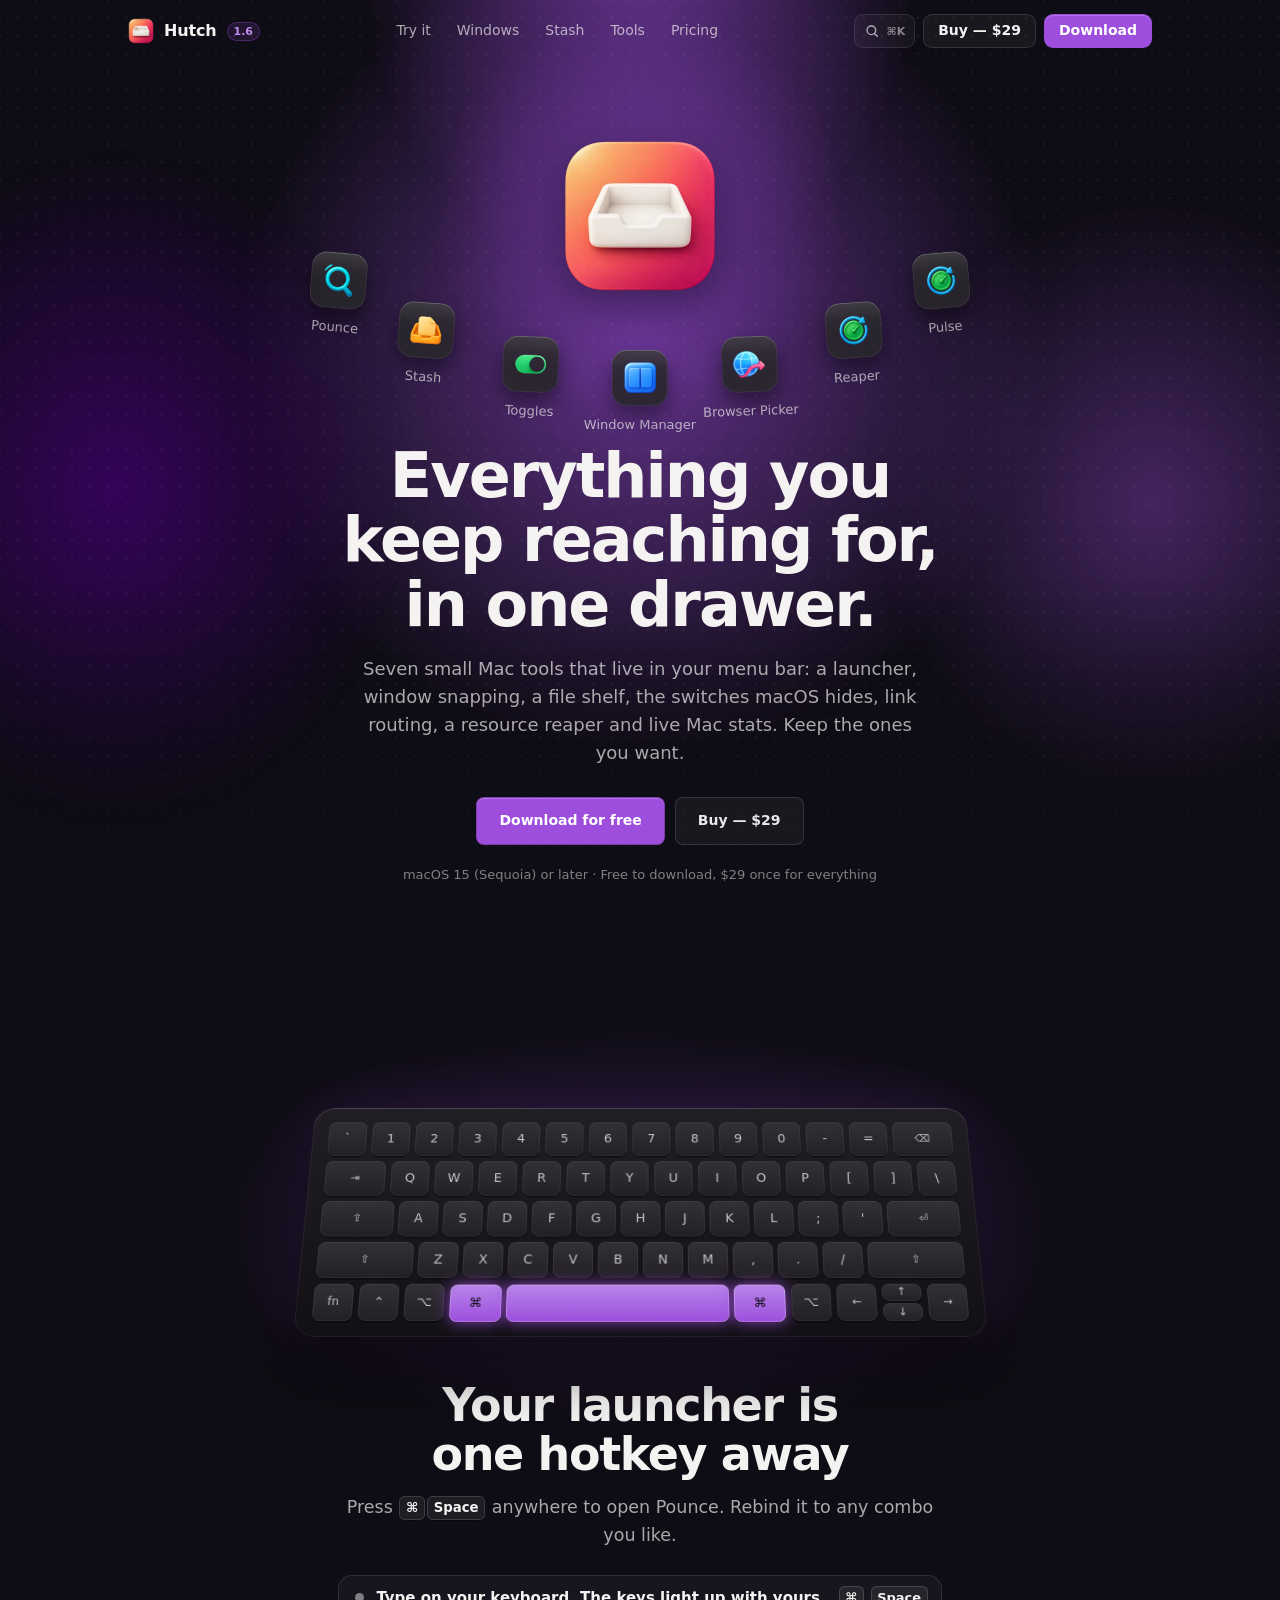
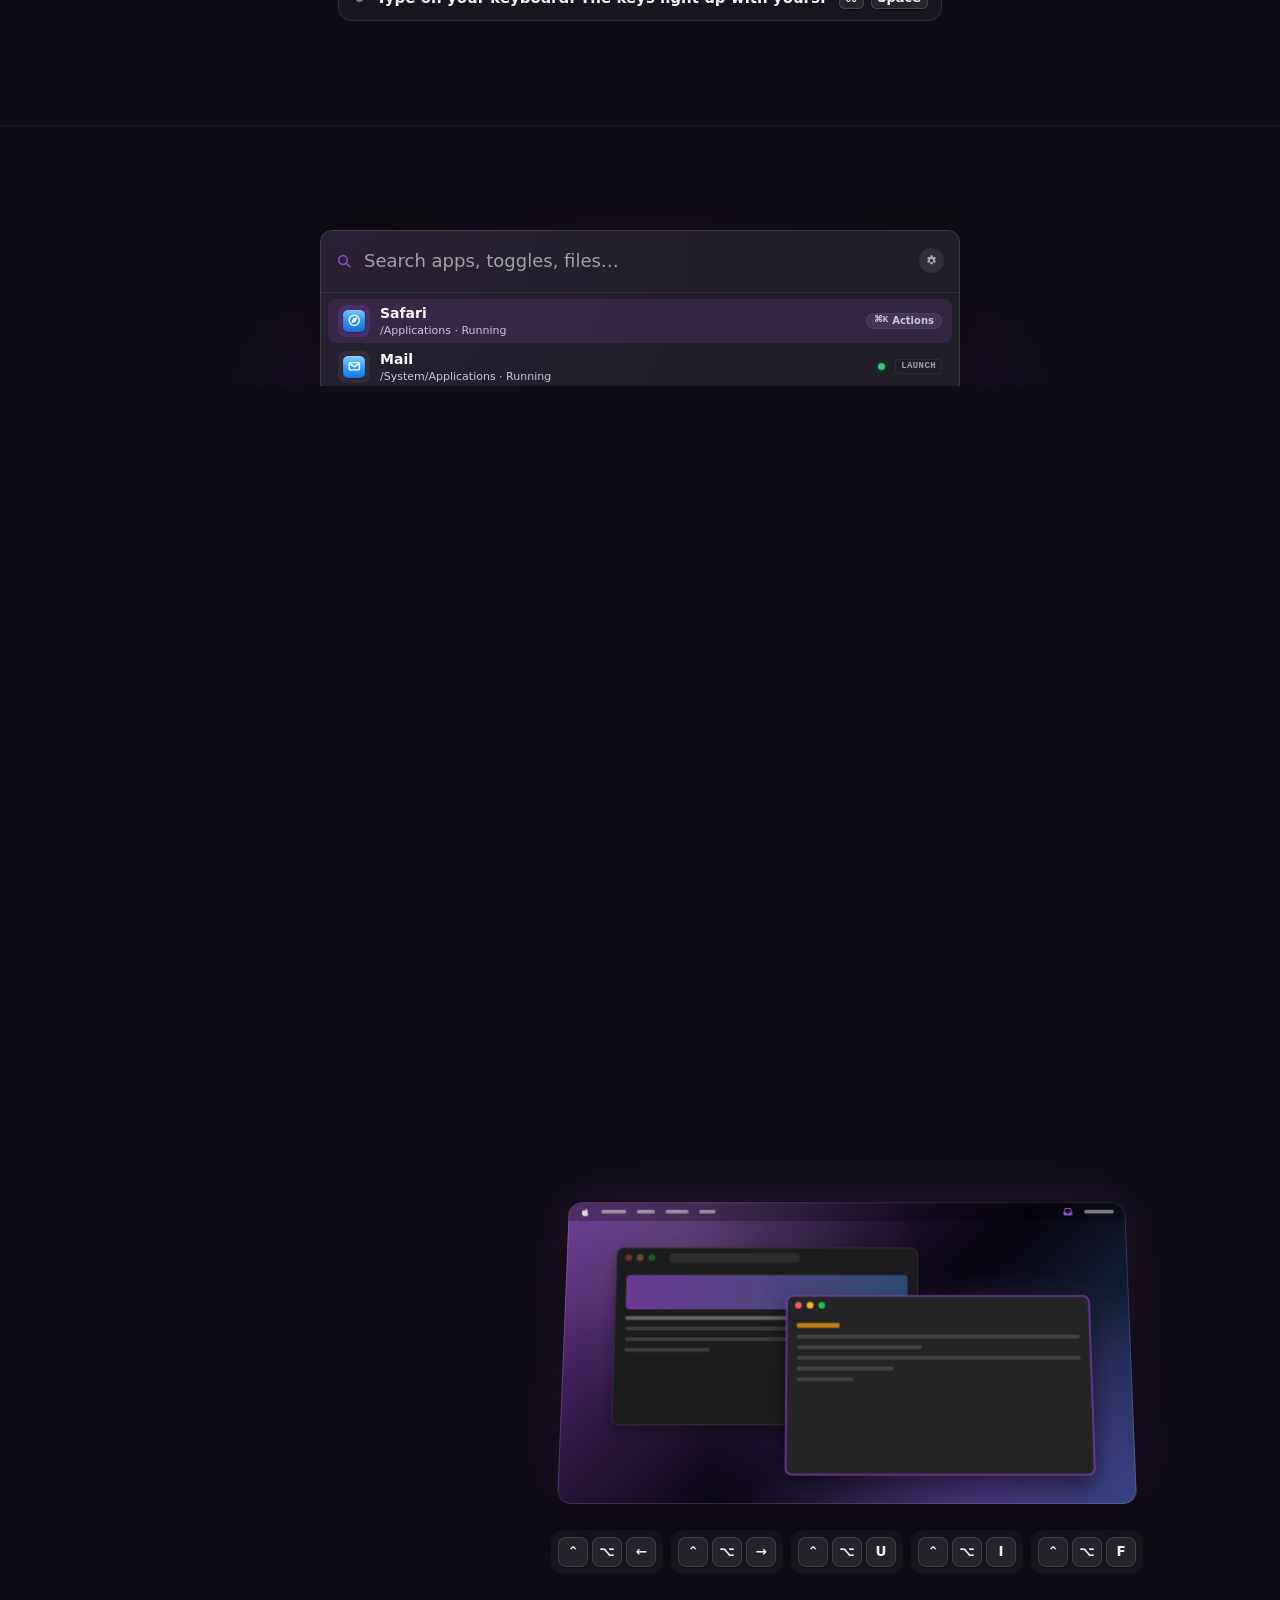
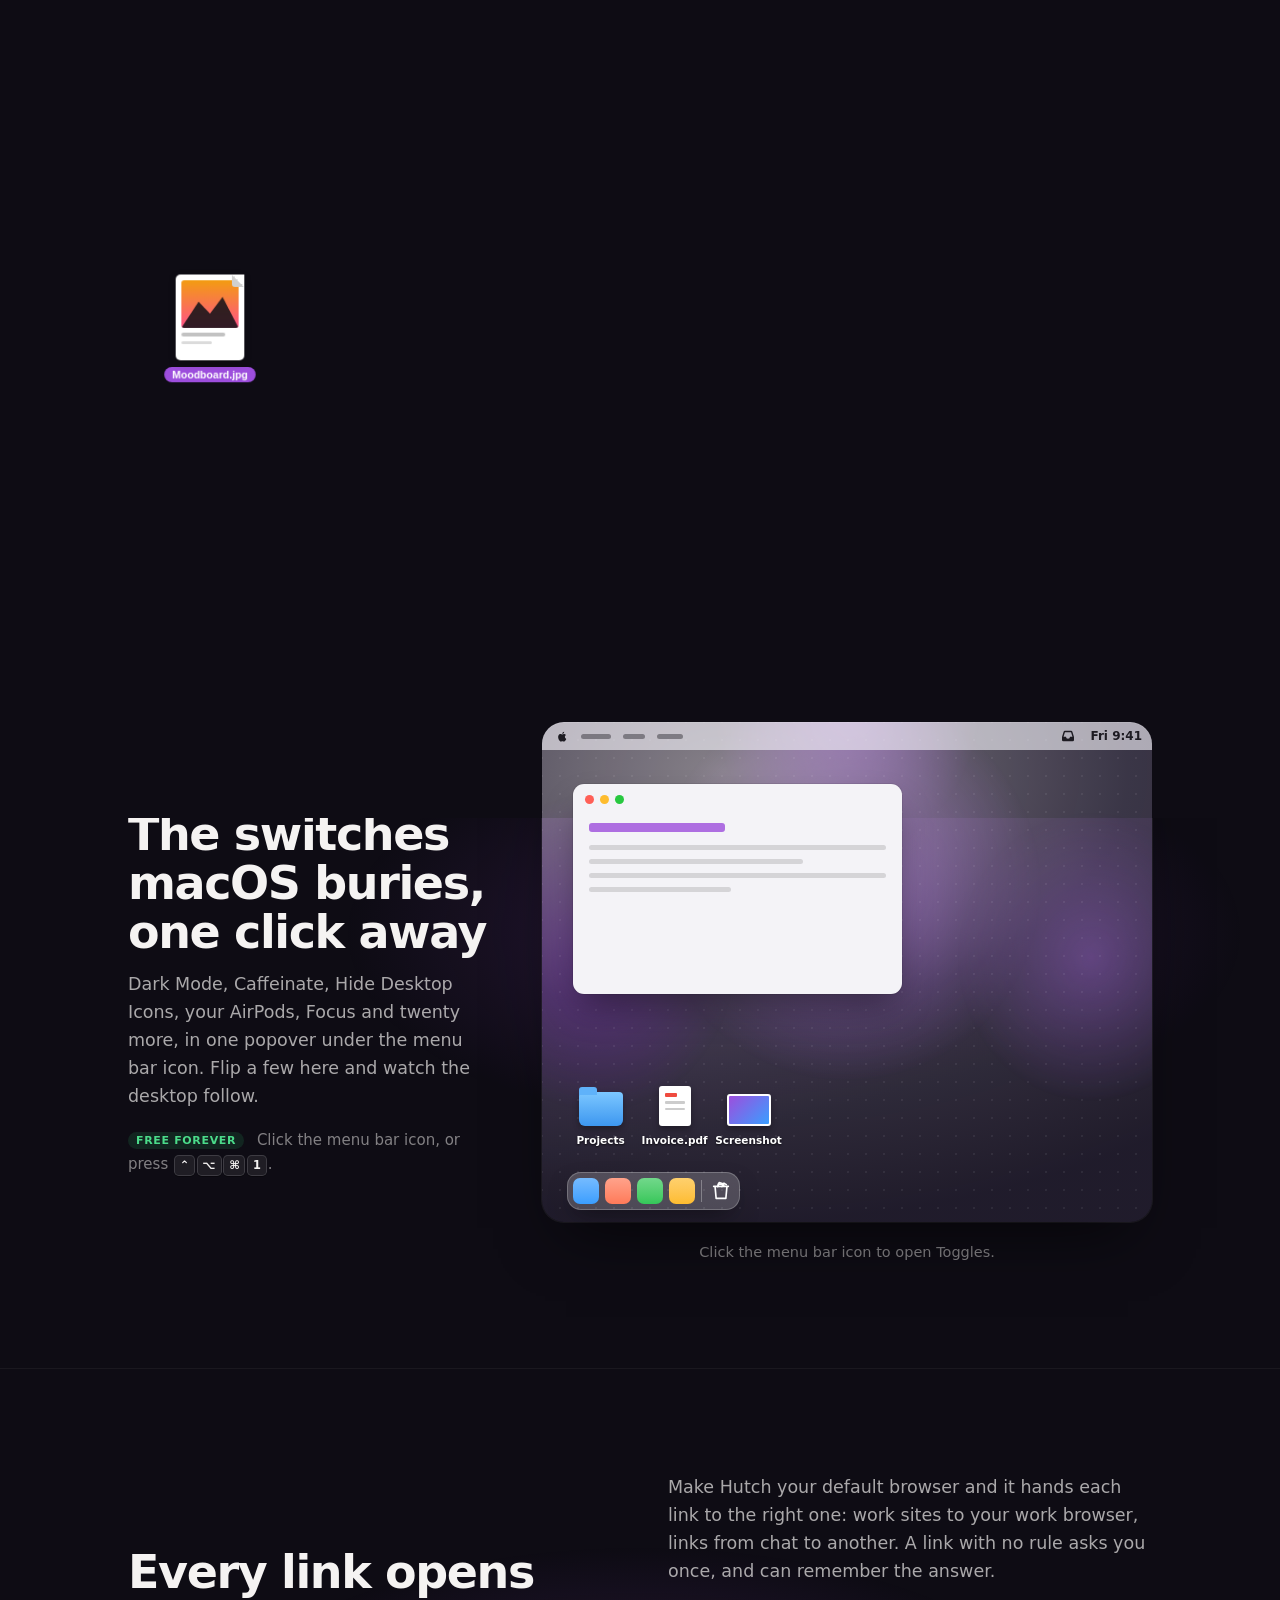
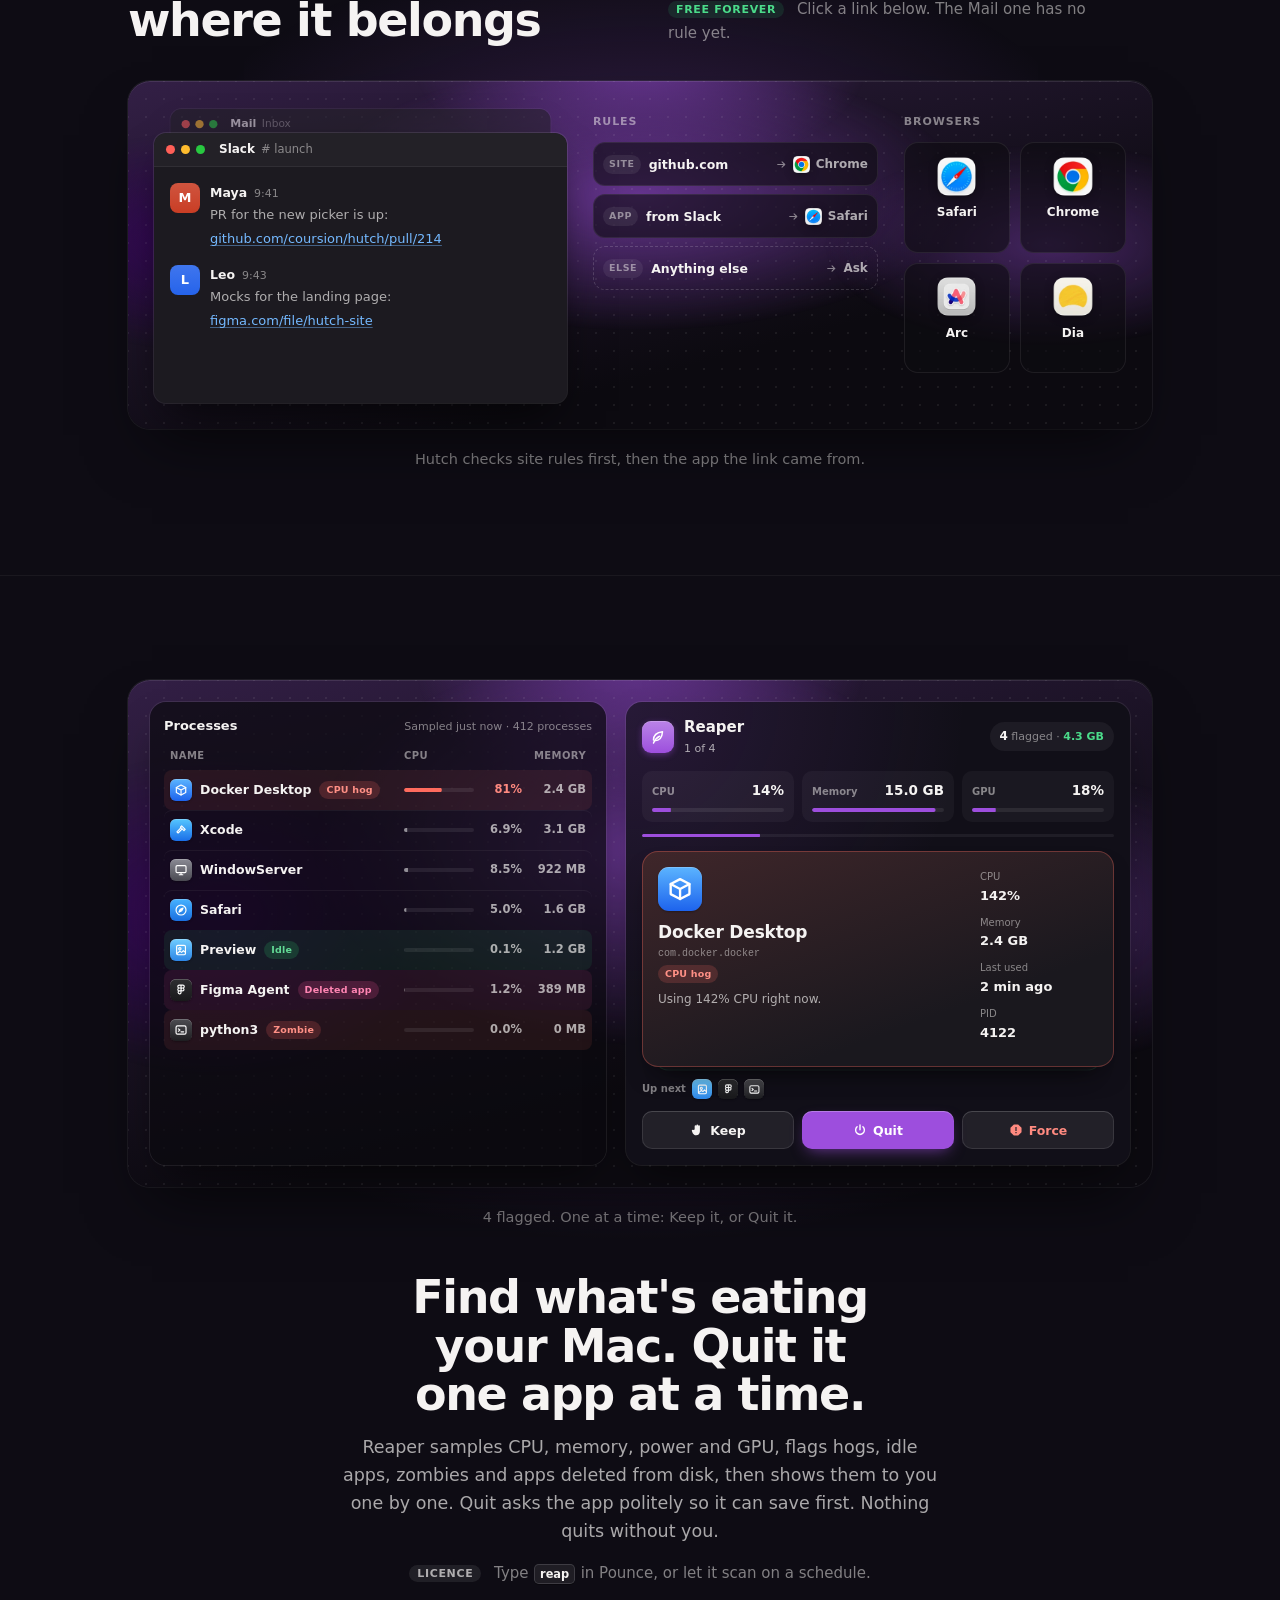
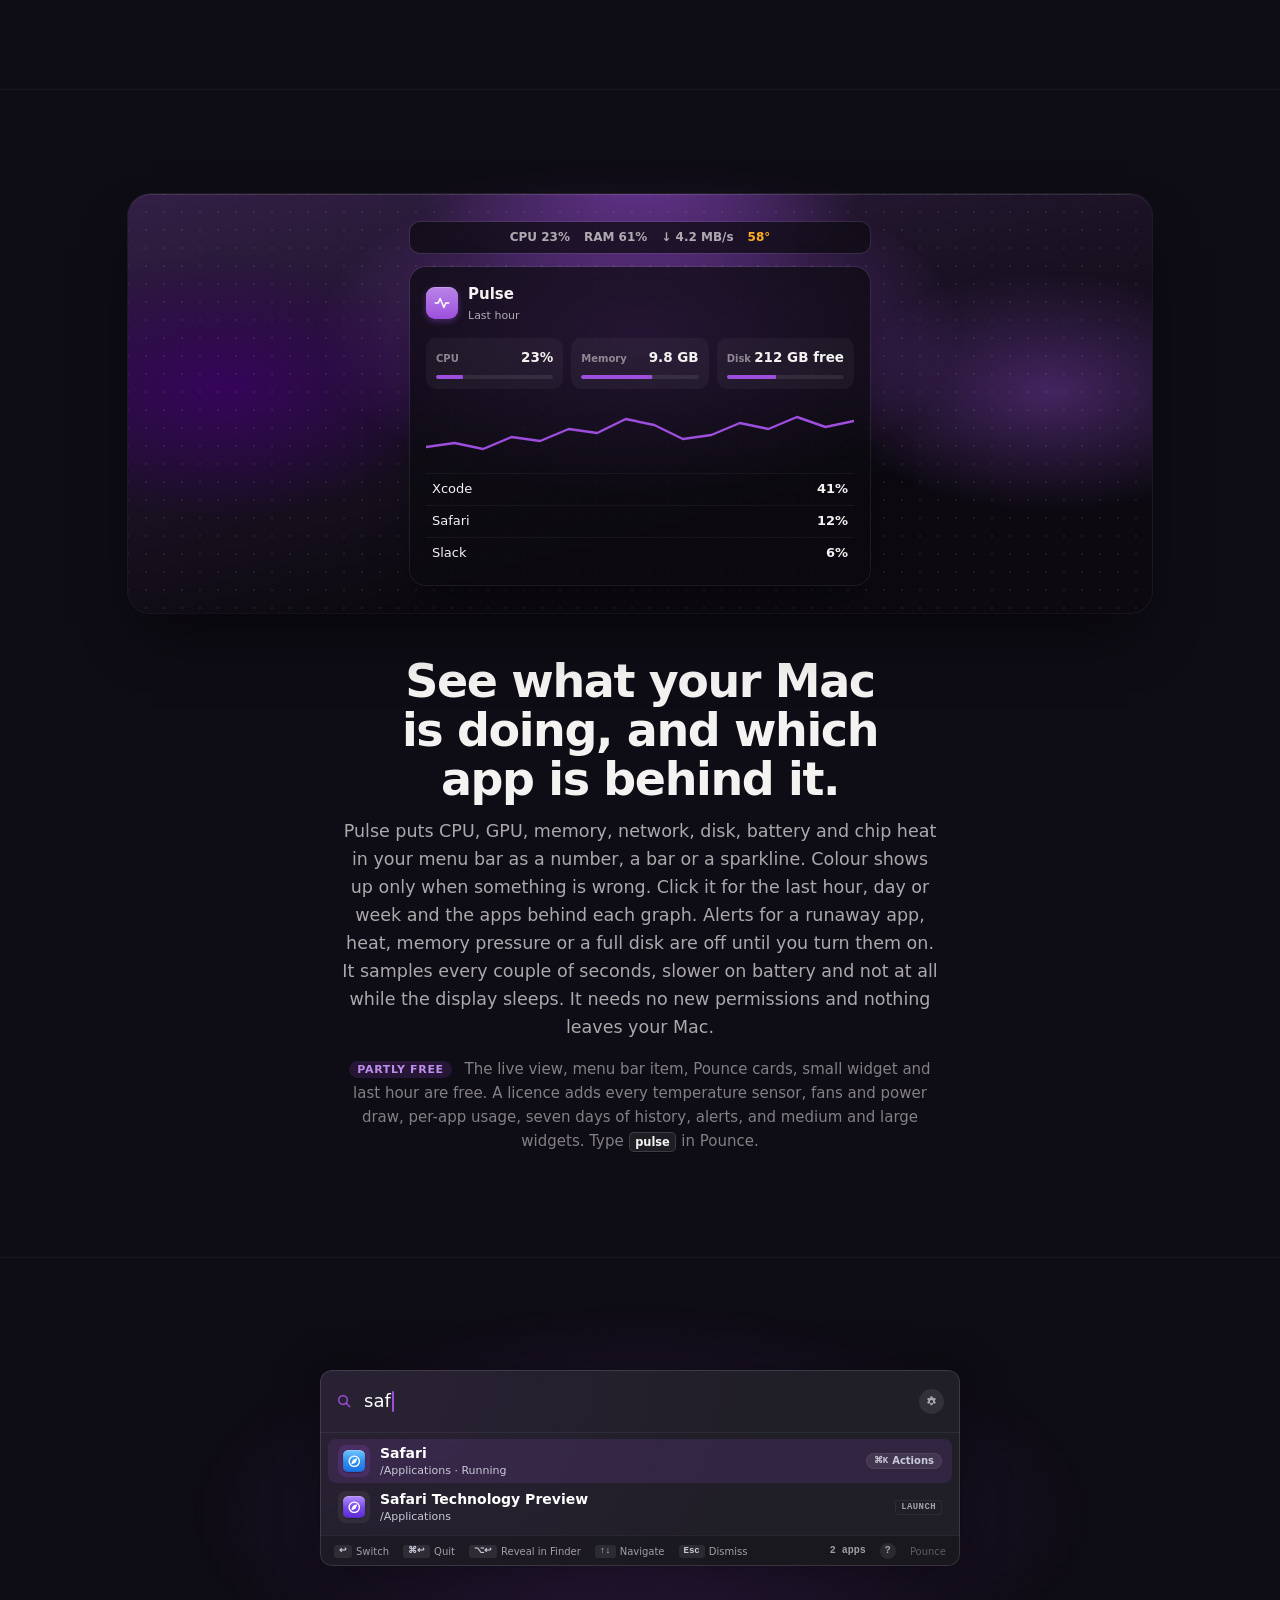
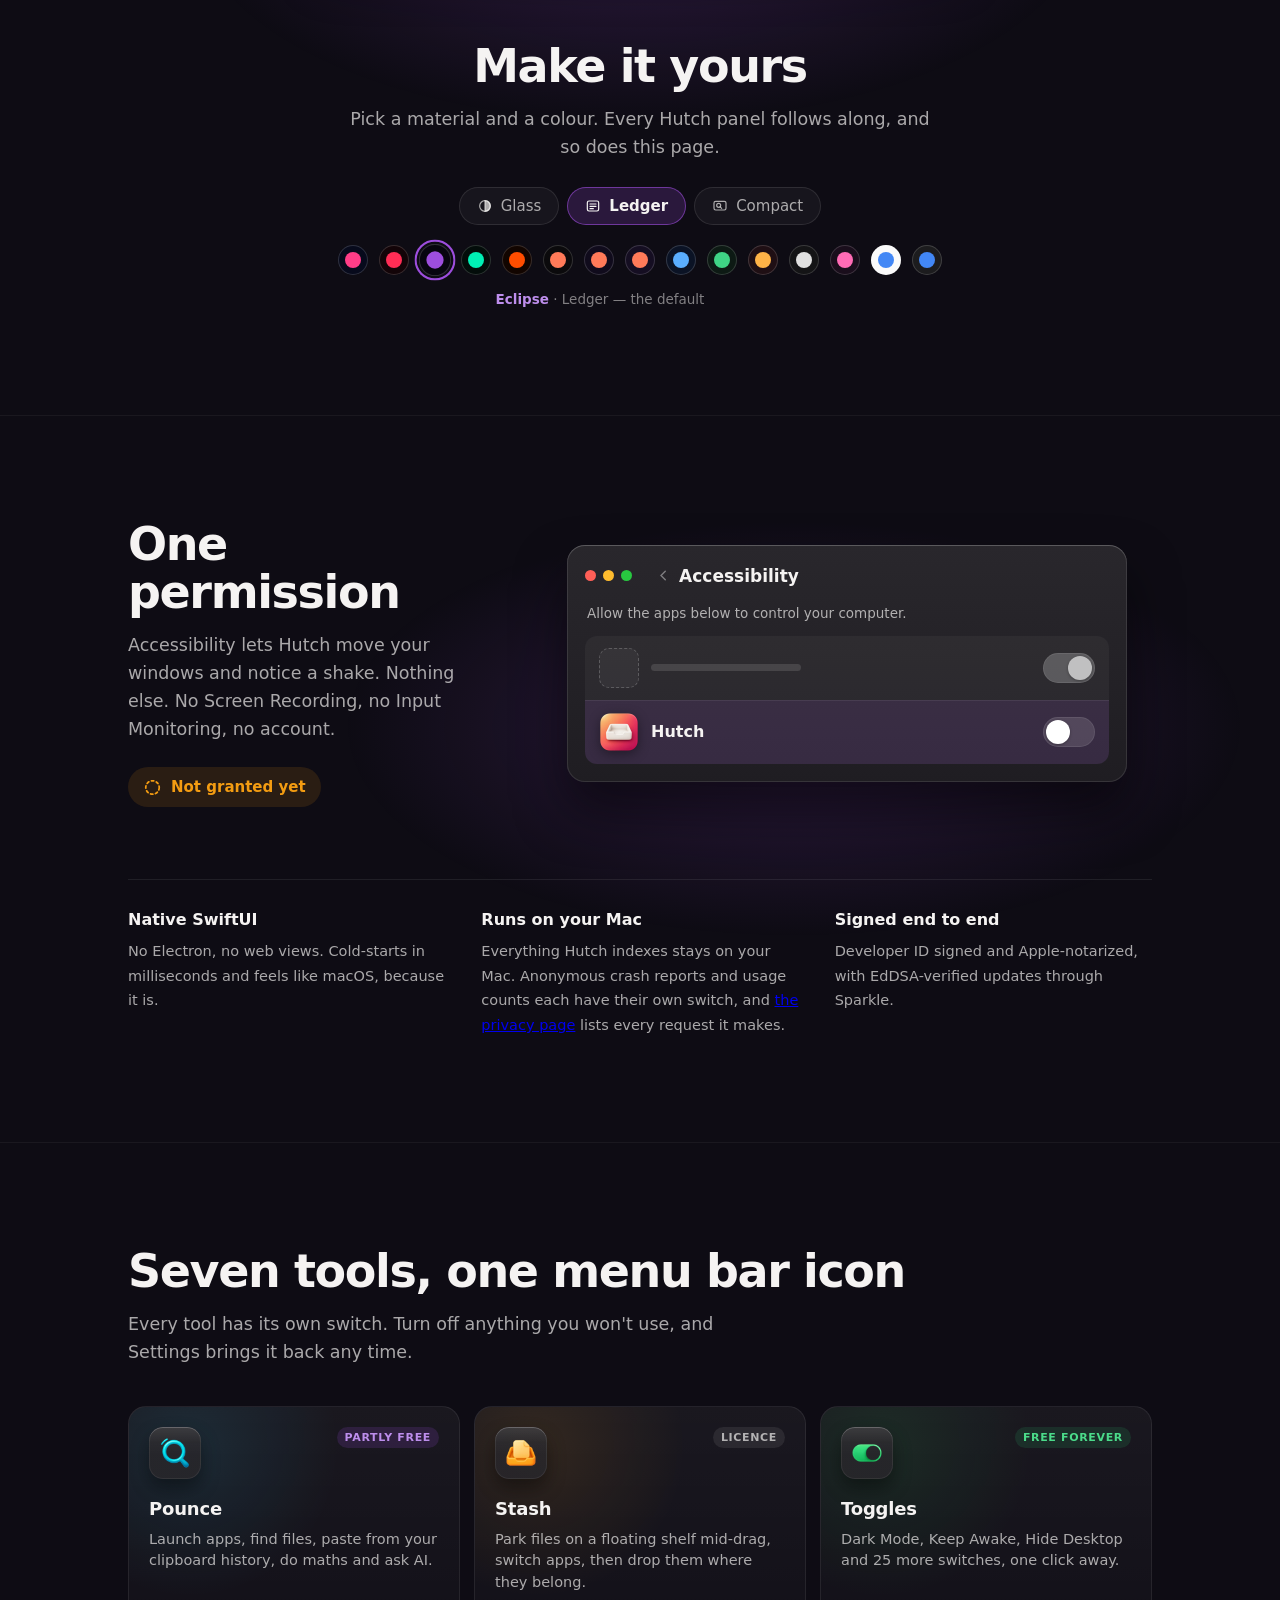
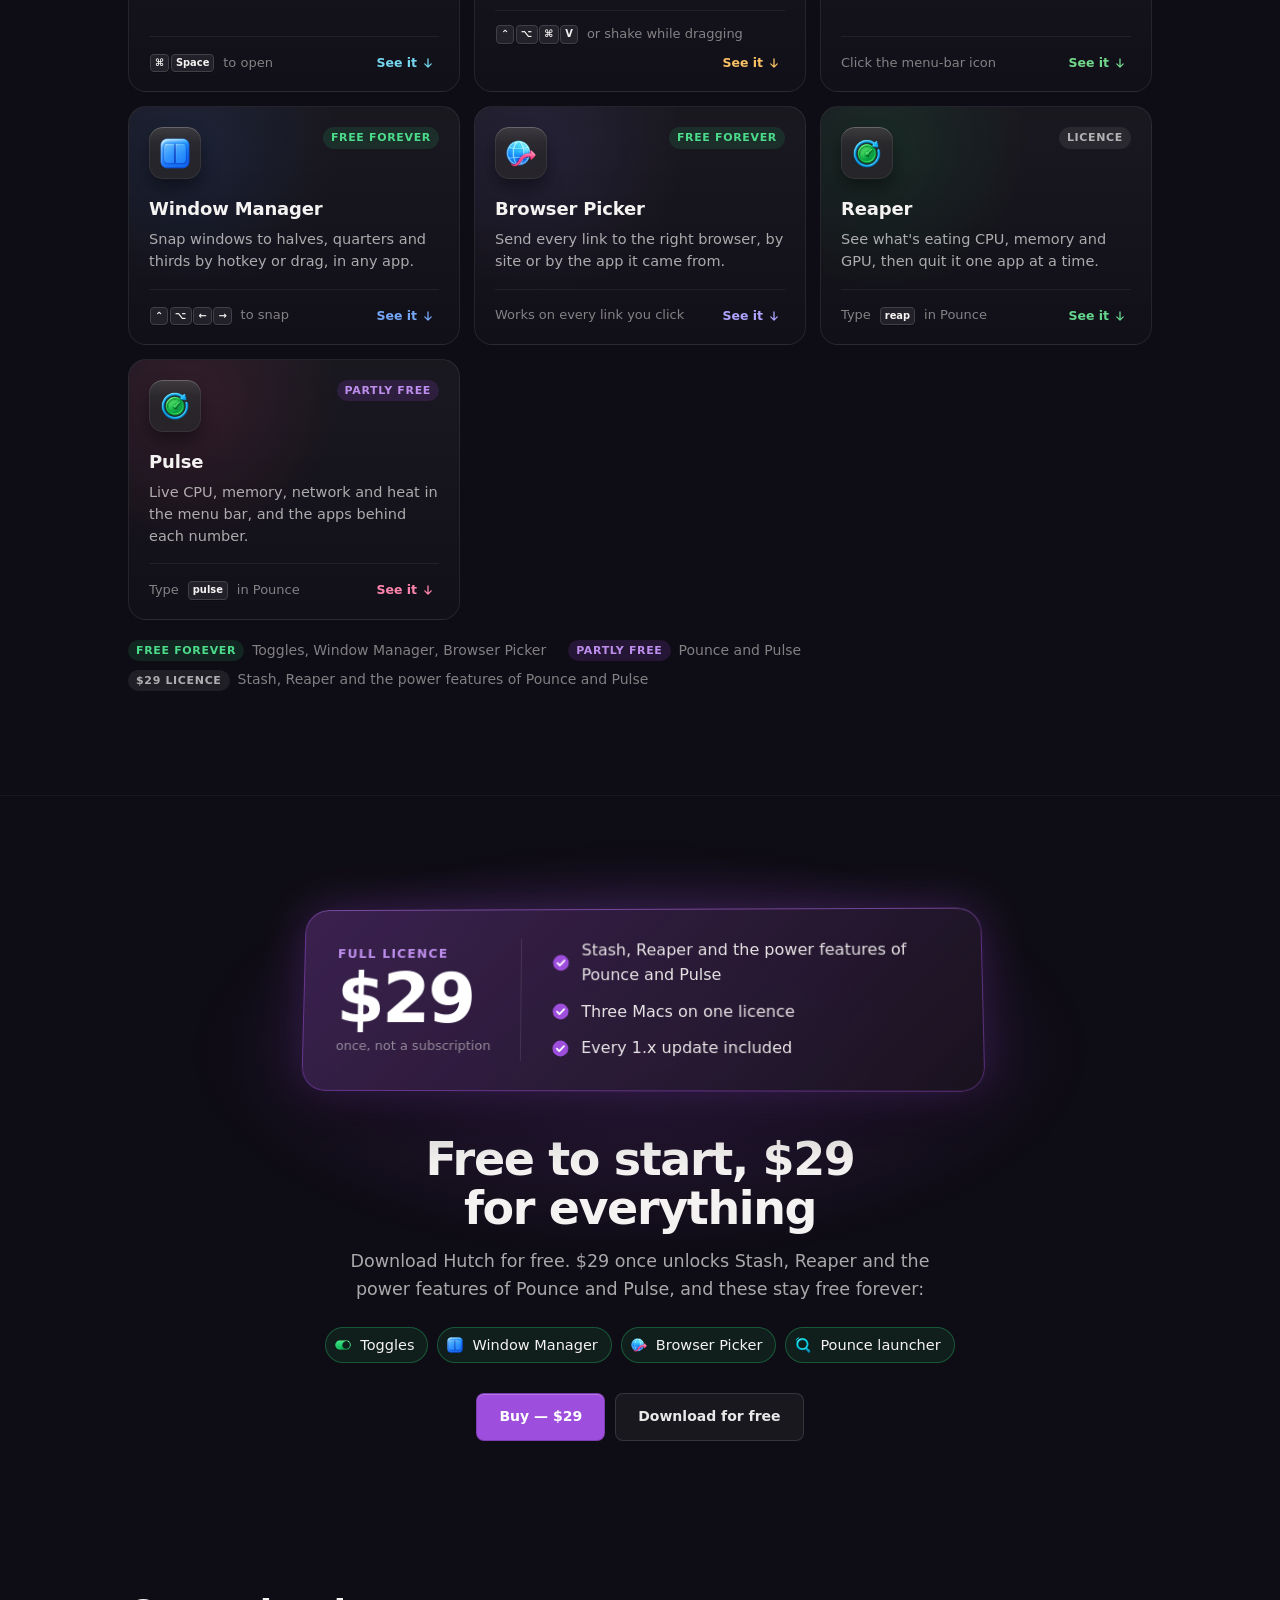
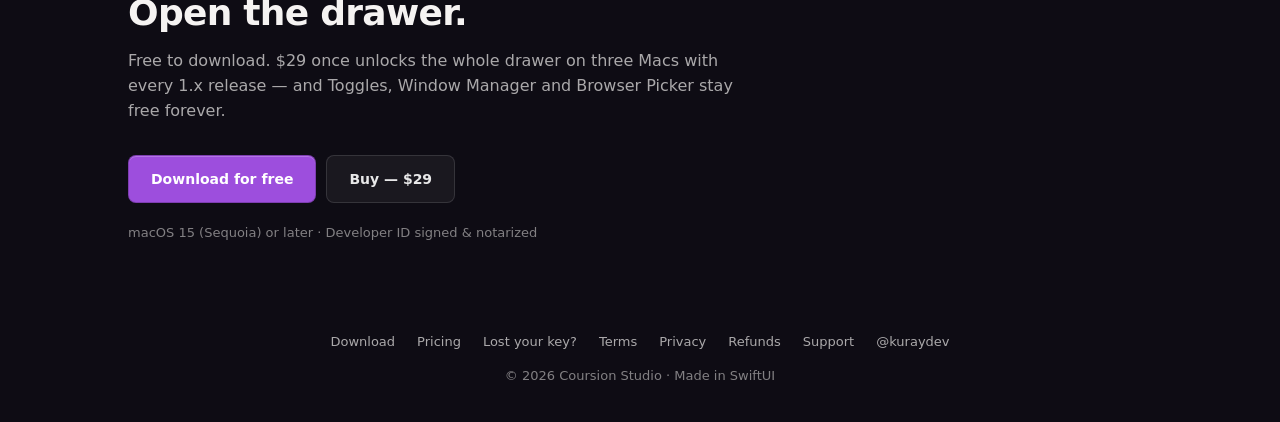
==== commit 098dd8ad: "Site: version pill reads 1.6 on every page" ====
--- a/index.html
+++ b/index.html
@@ -43,7 +43,7 @@
   <div class="bar js-bar">
     <div class="bar-in">
       <a class="bar-brand" href="#top"><img src="img/hutch-icon.webp" alt="" width="26" height="26" /><span>Hutch</span></a>
-      <a class="bar-ver" href="https://github.com/Coursion-Studio/hutch/releases/latest" aria-label="What's new in Hutch 1.5">1.5</a>
+      <a class="bar-ver" href="https://github.com/Coursion-Studio/hutch/releases/latest" aria-label="What's new in Hutch 1.6">1.6</a>
       <nav class="bar-nav js-bar-nav" aria-label="Main">
         <a href="#try" data-spy="try">Try it</a>
         <a href="#windows" data-spy="windows">Windows</a>
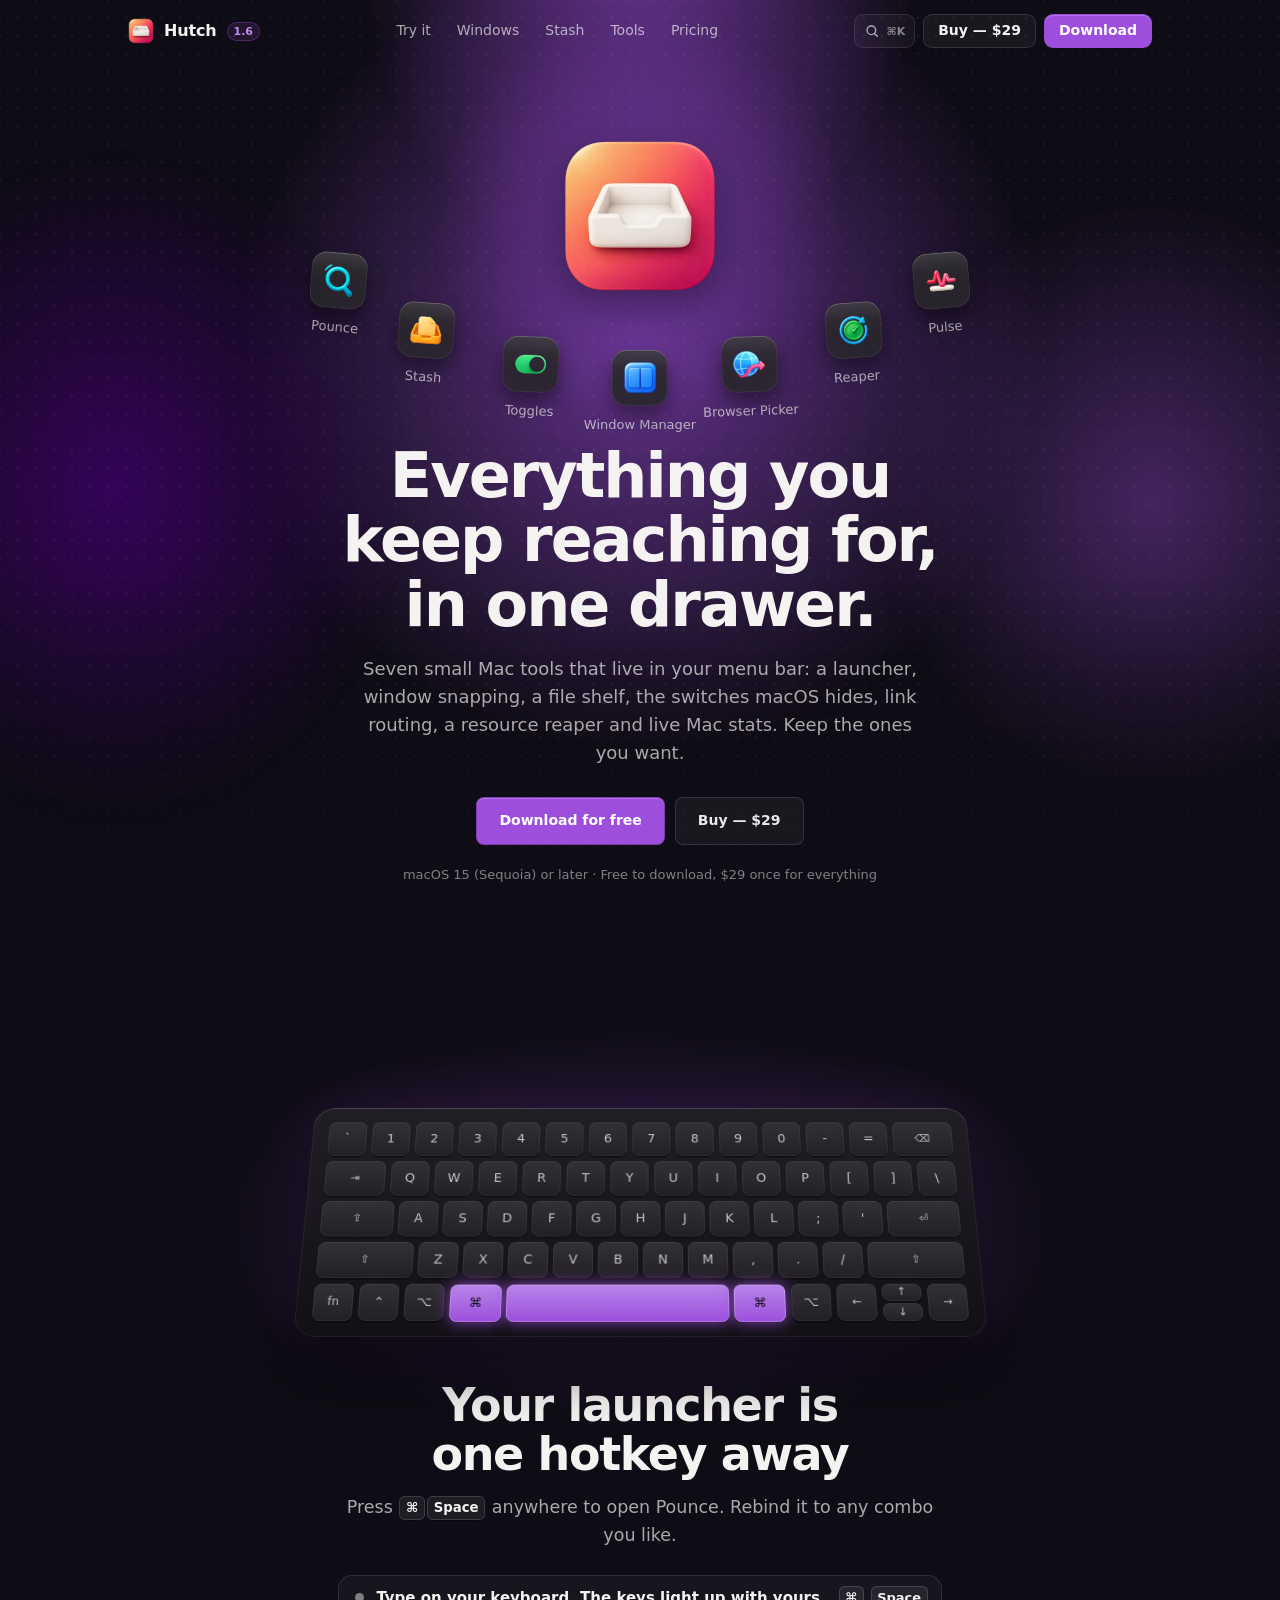
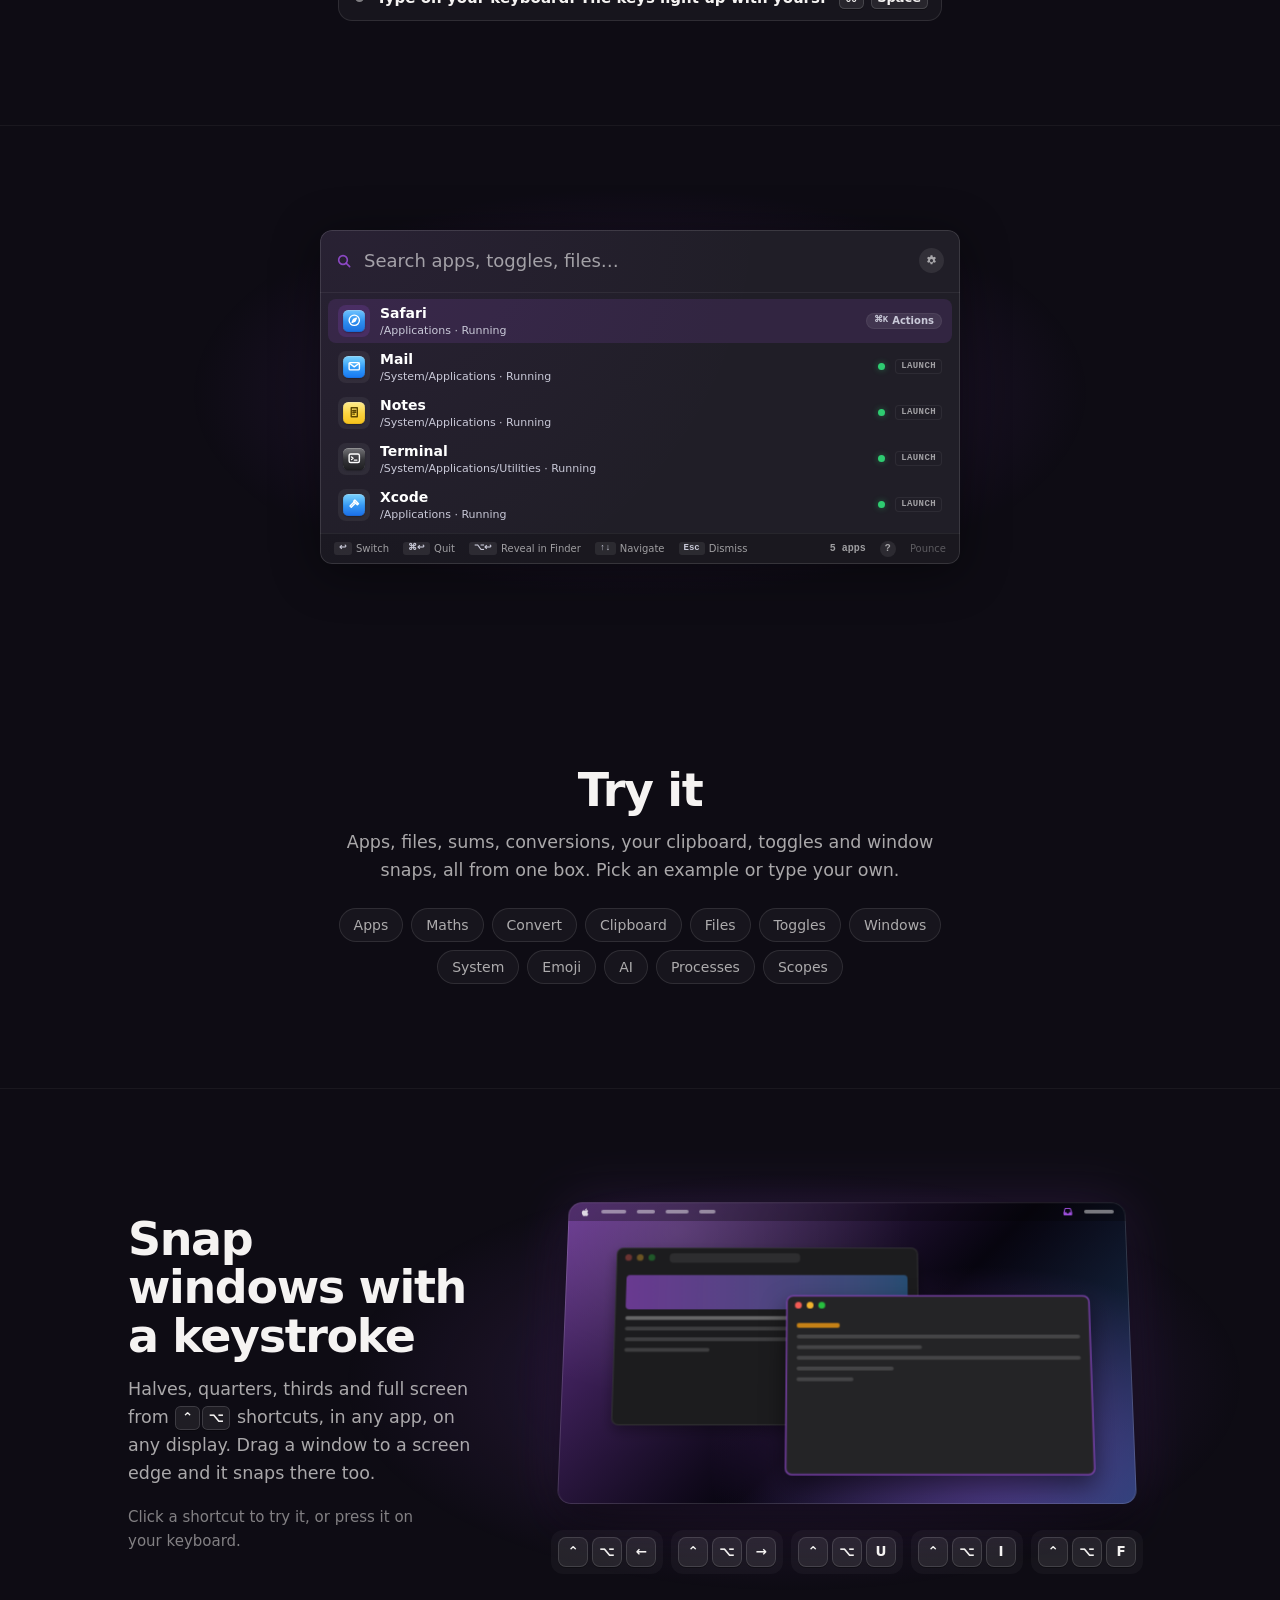
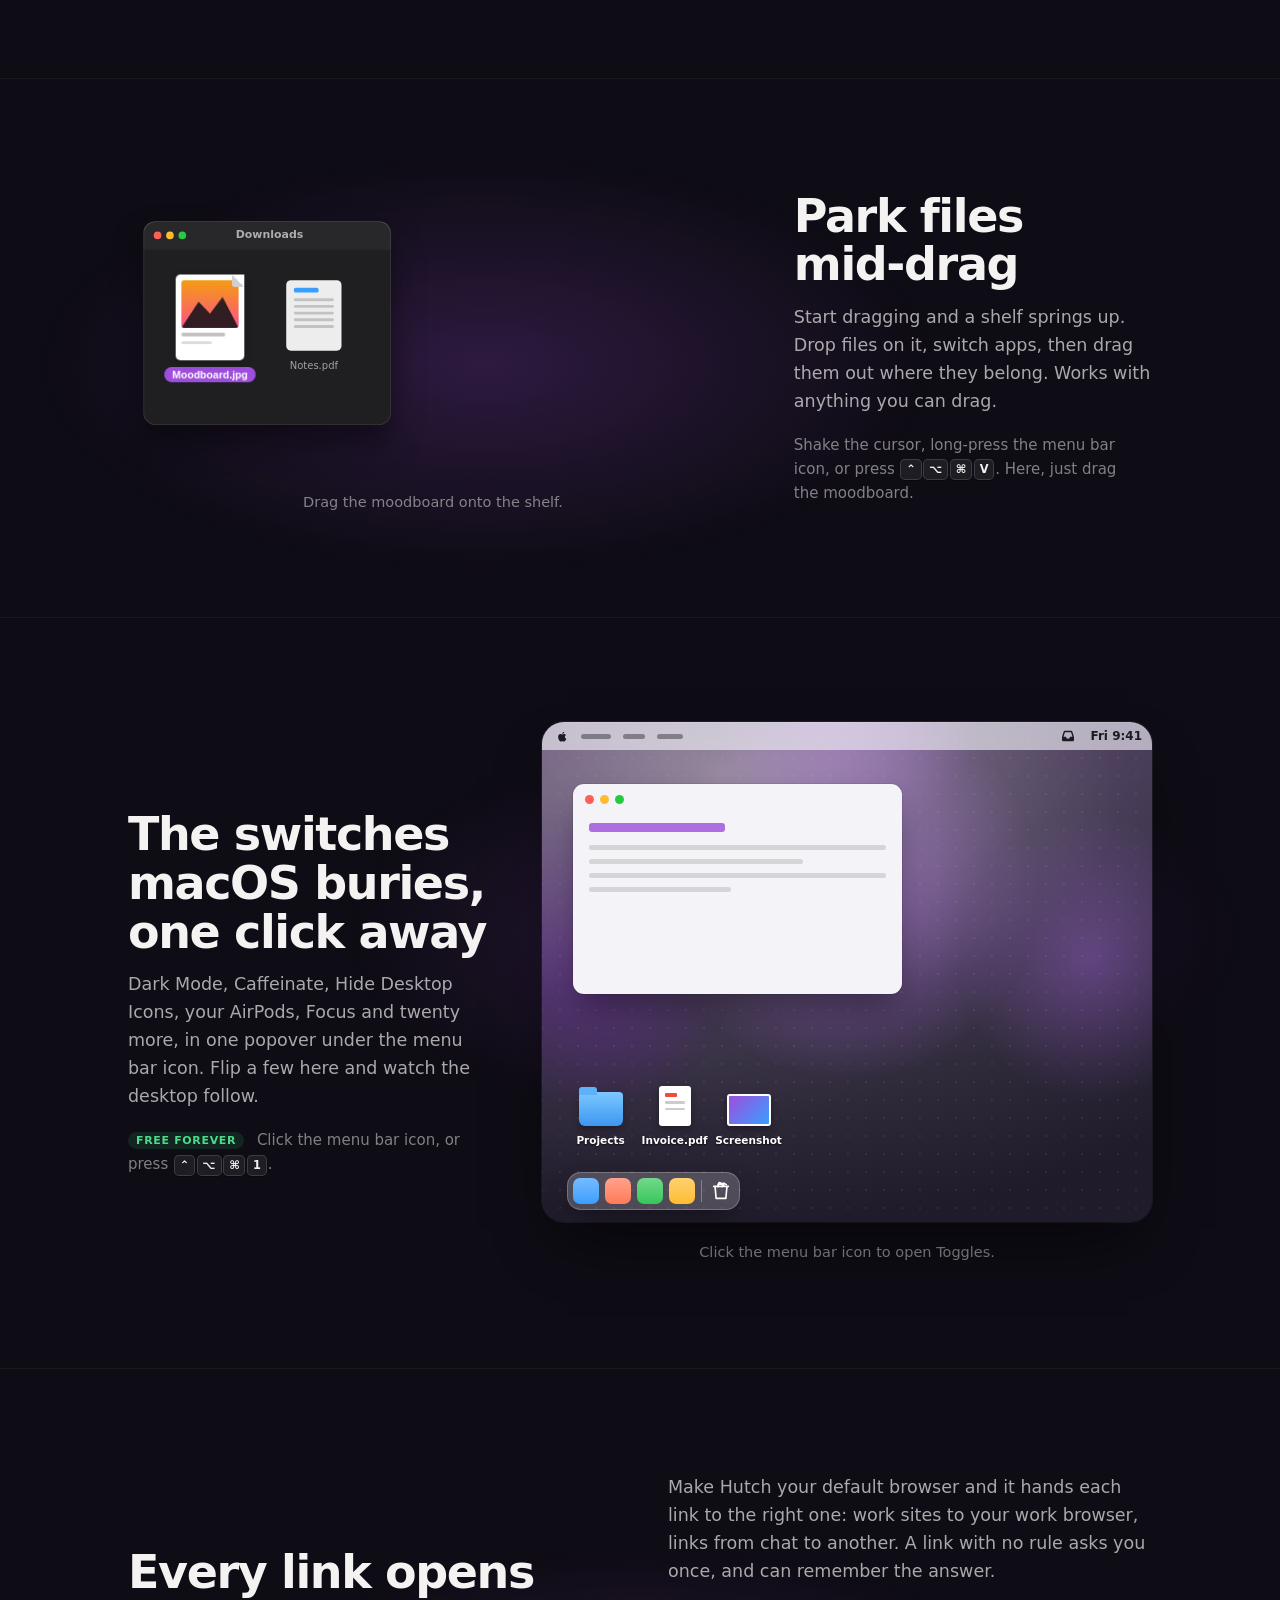
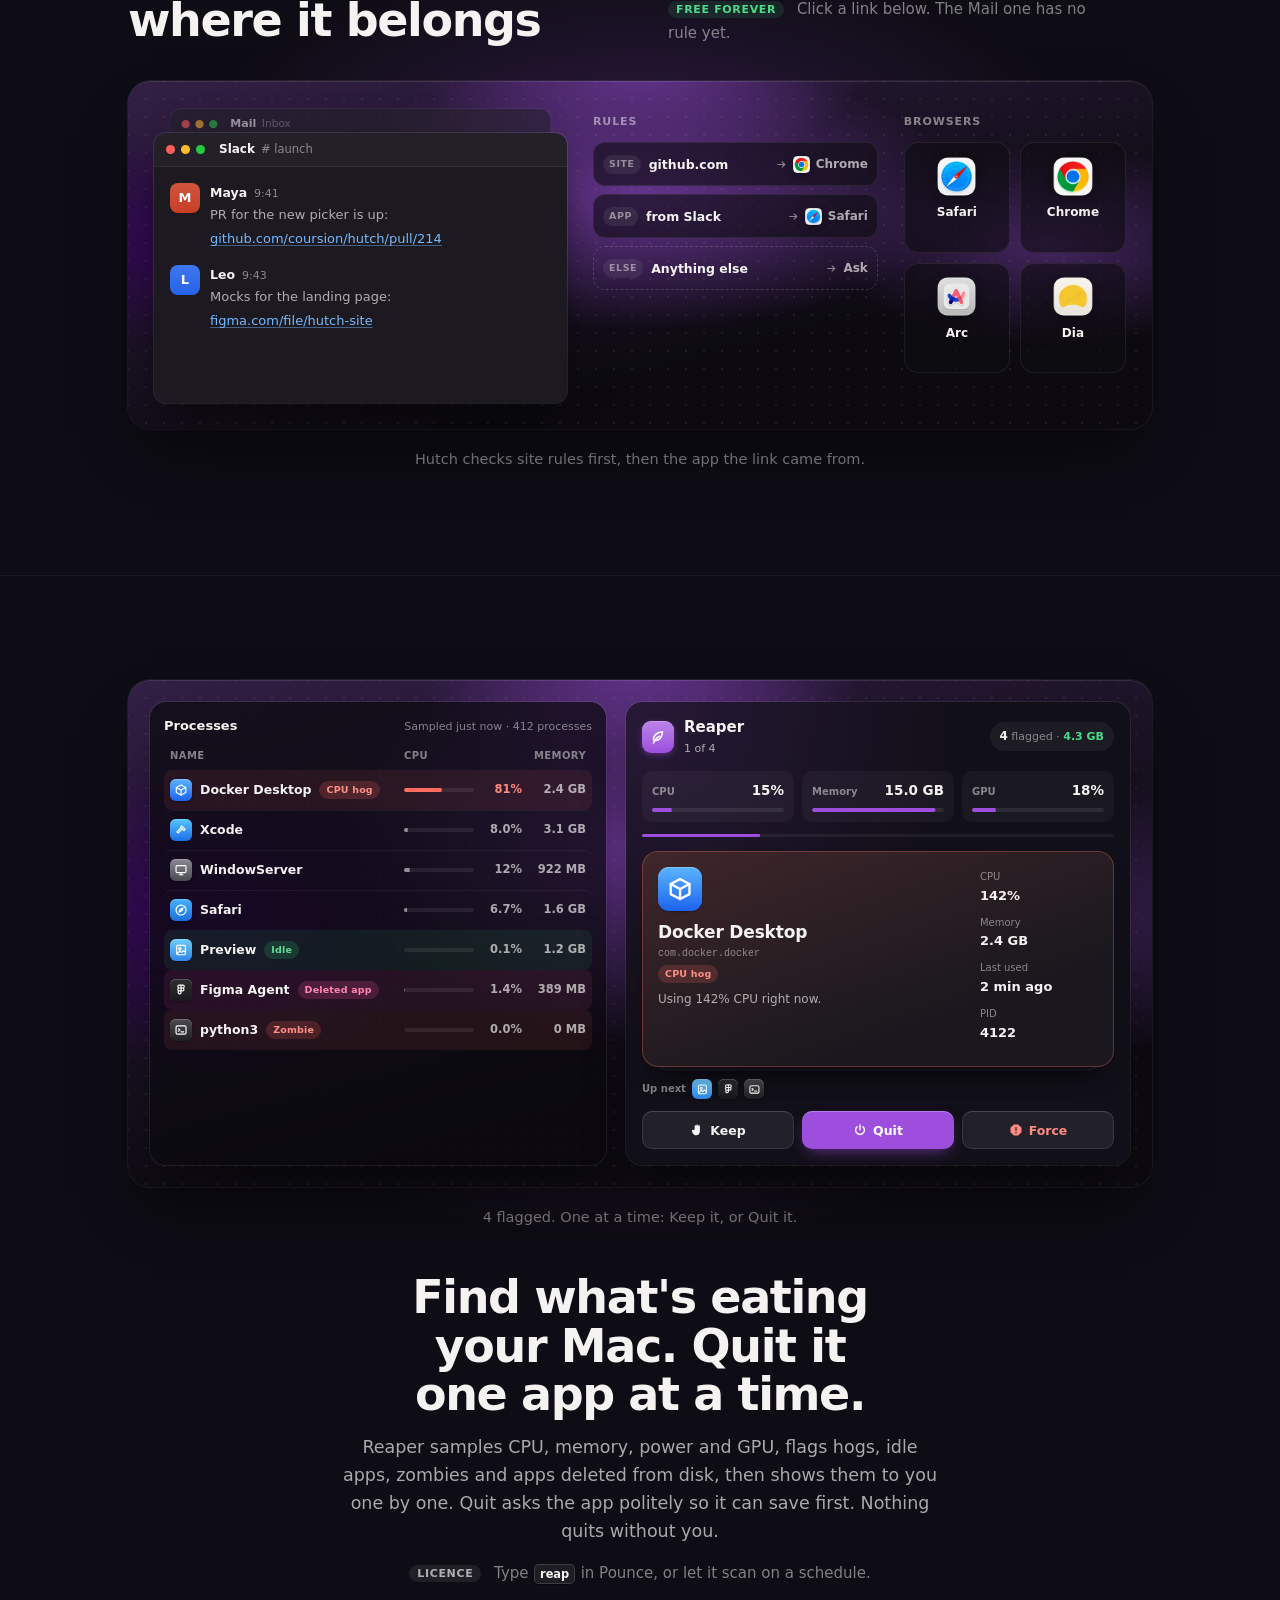
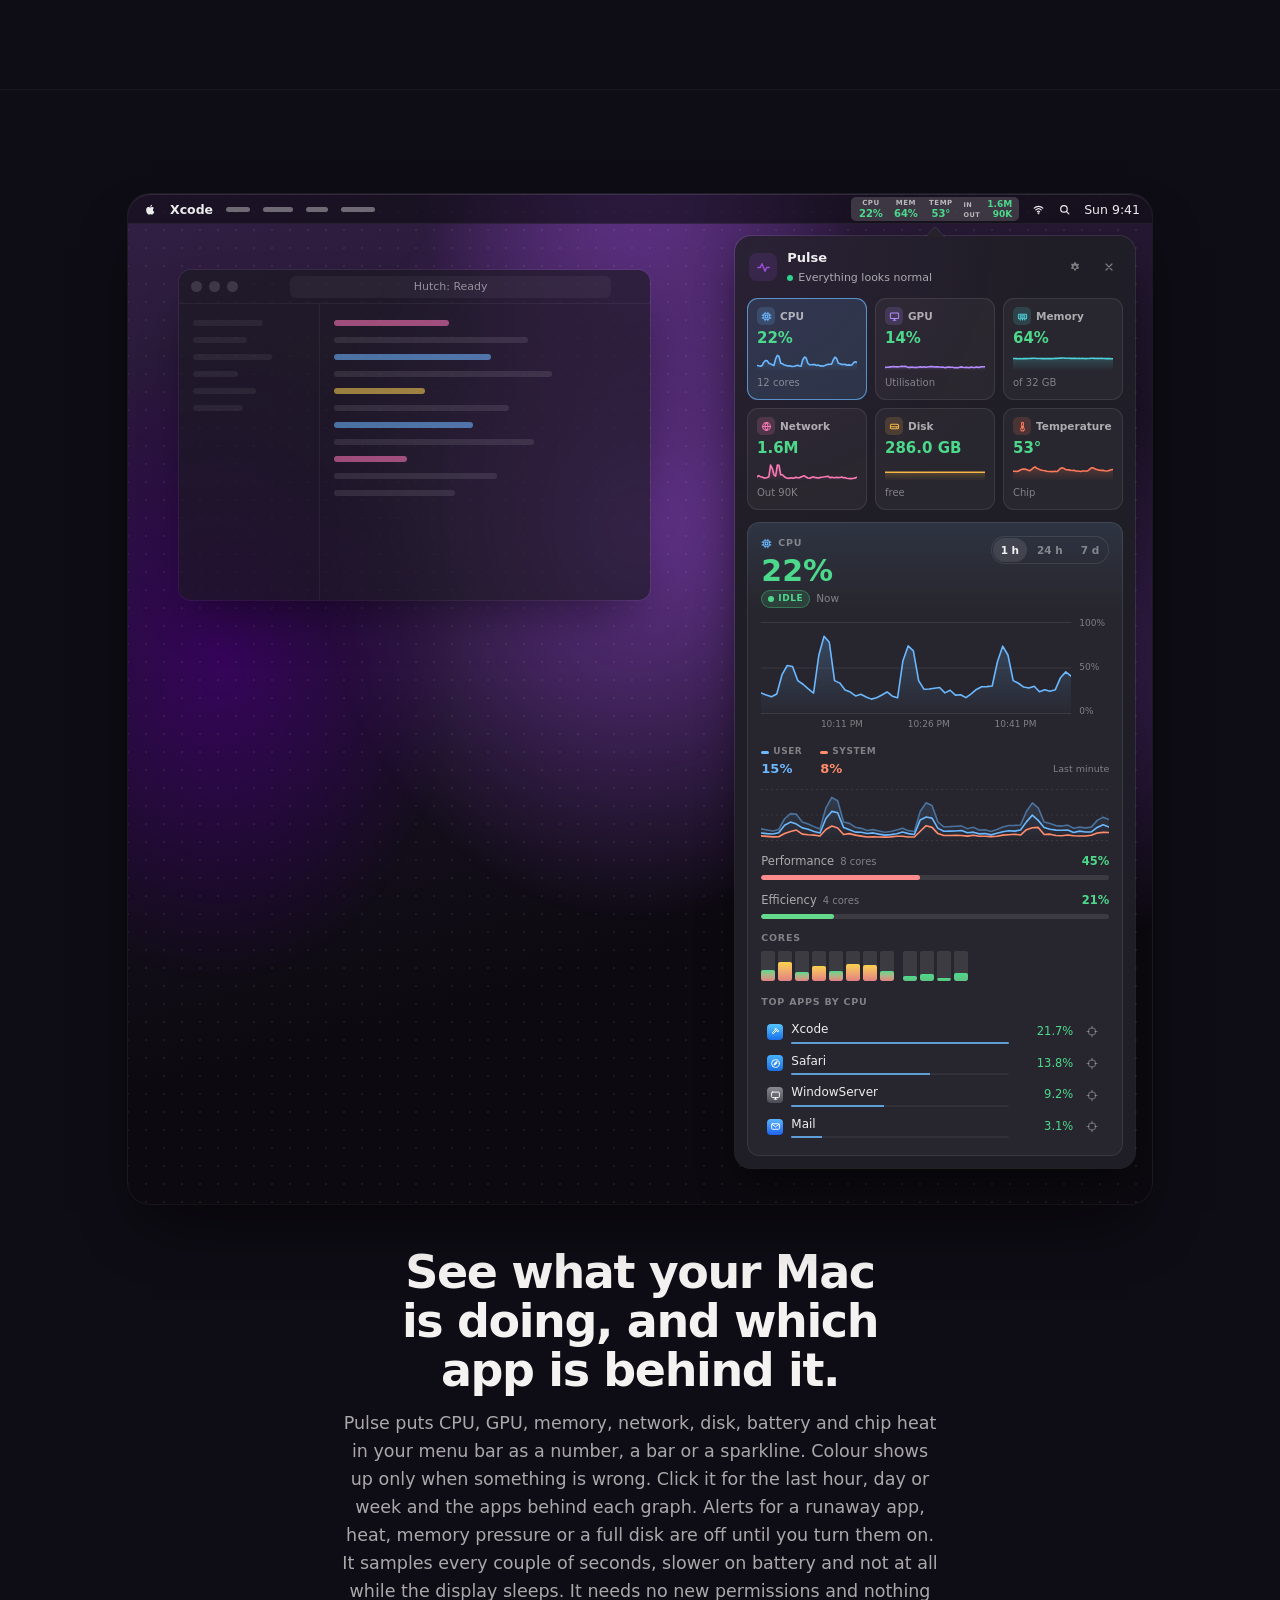
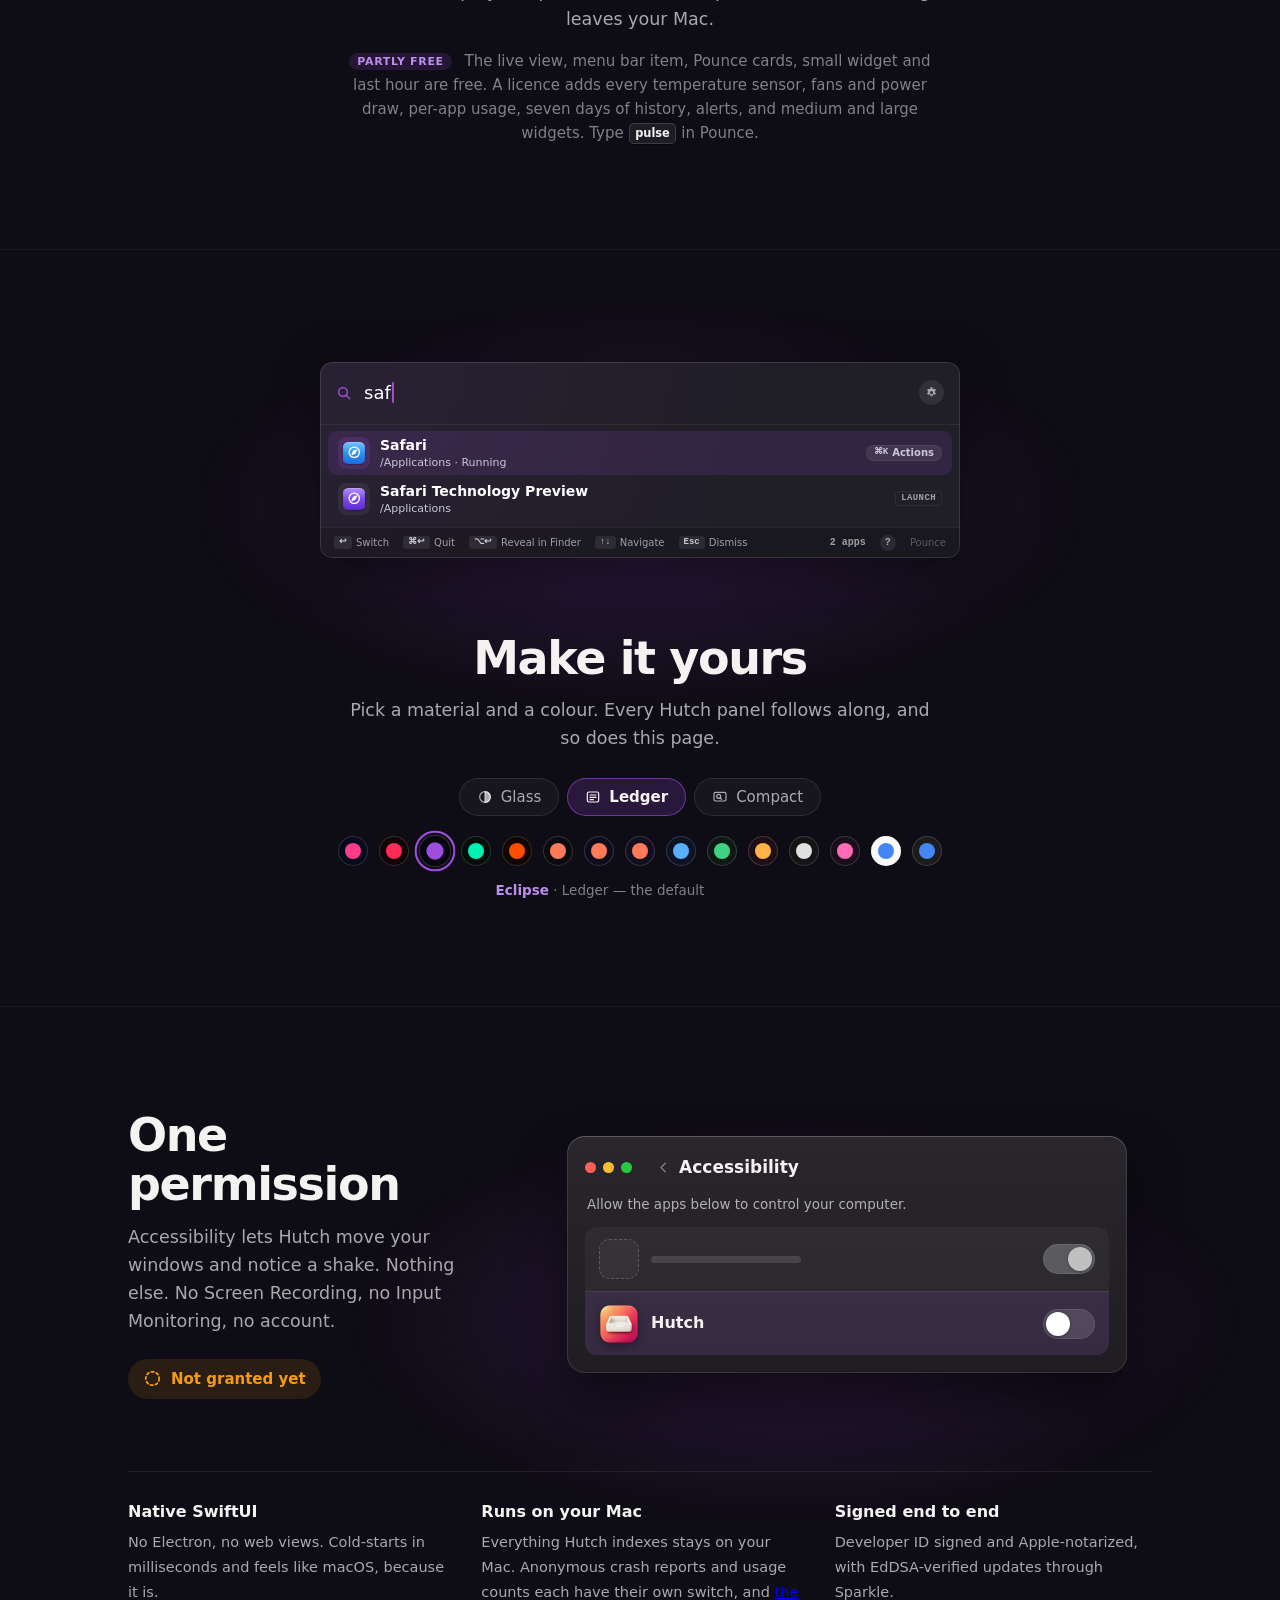
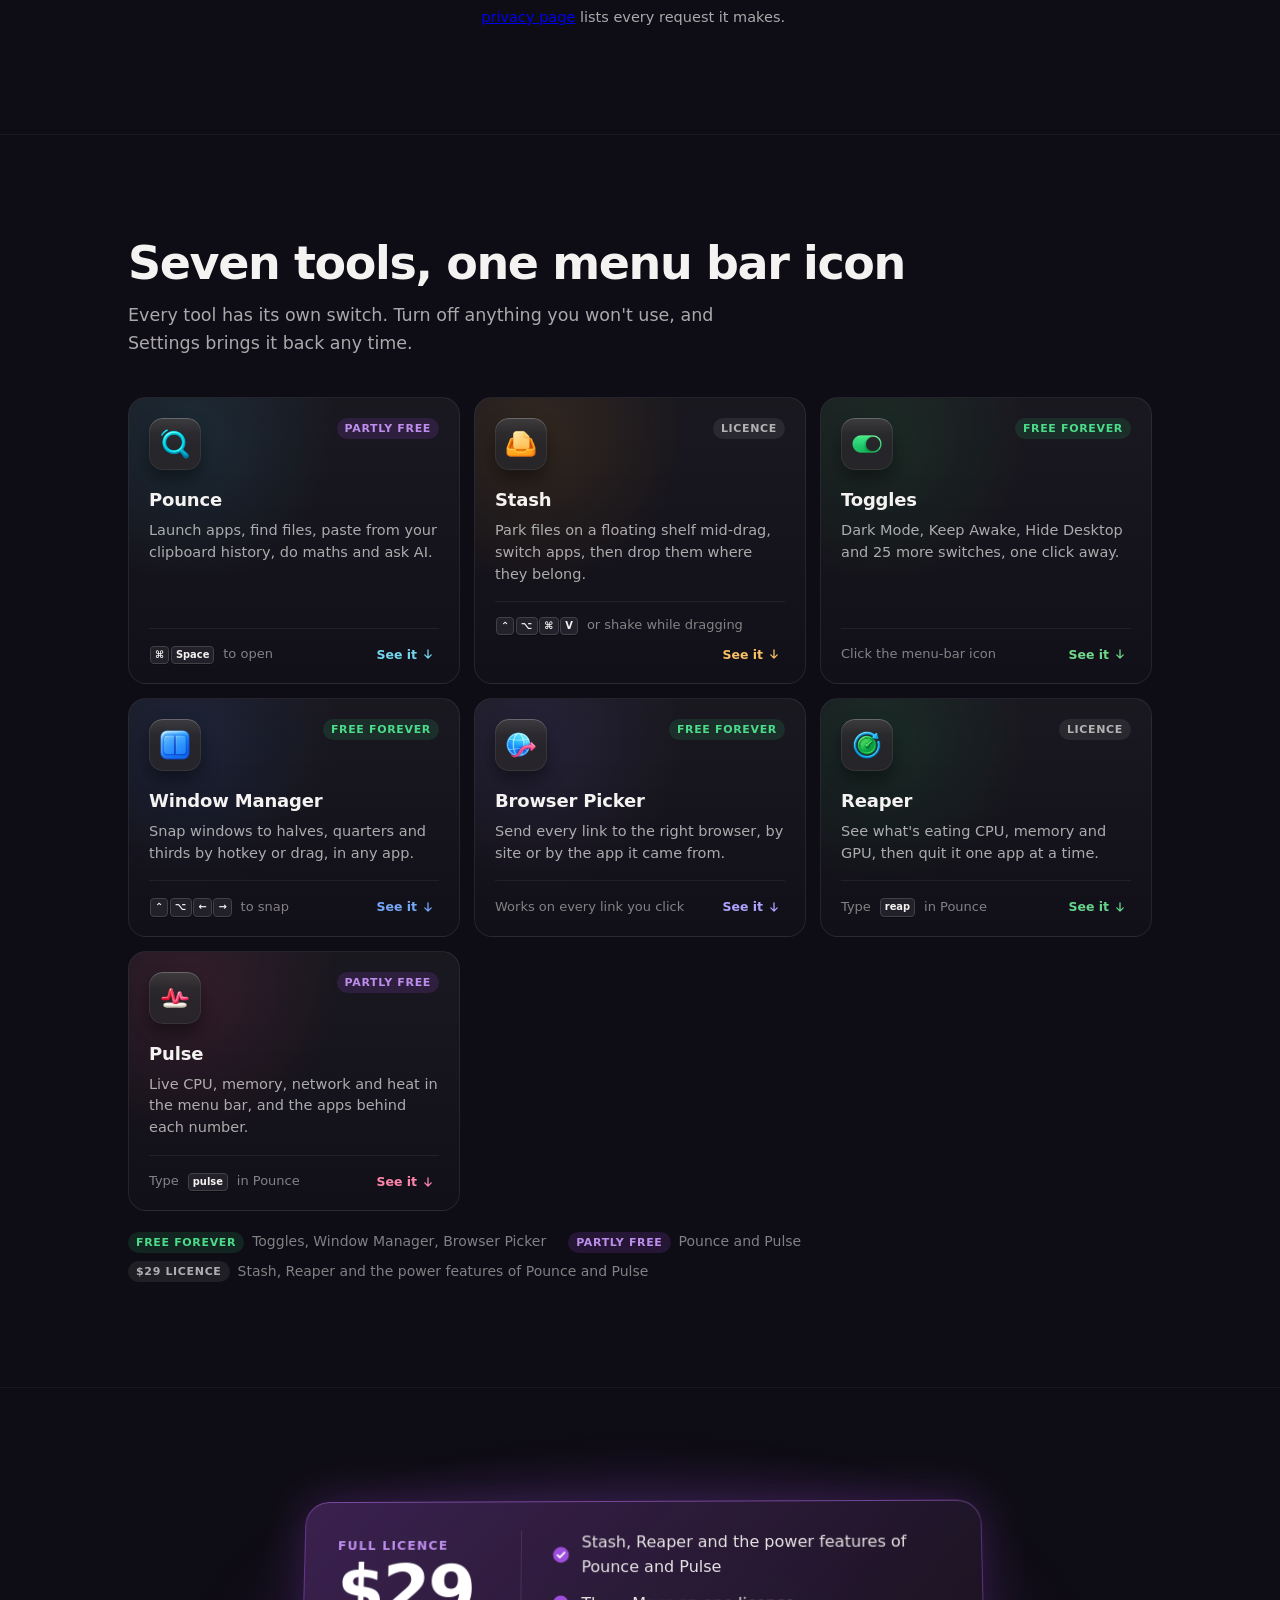
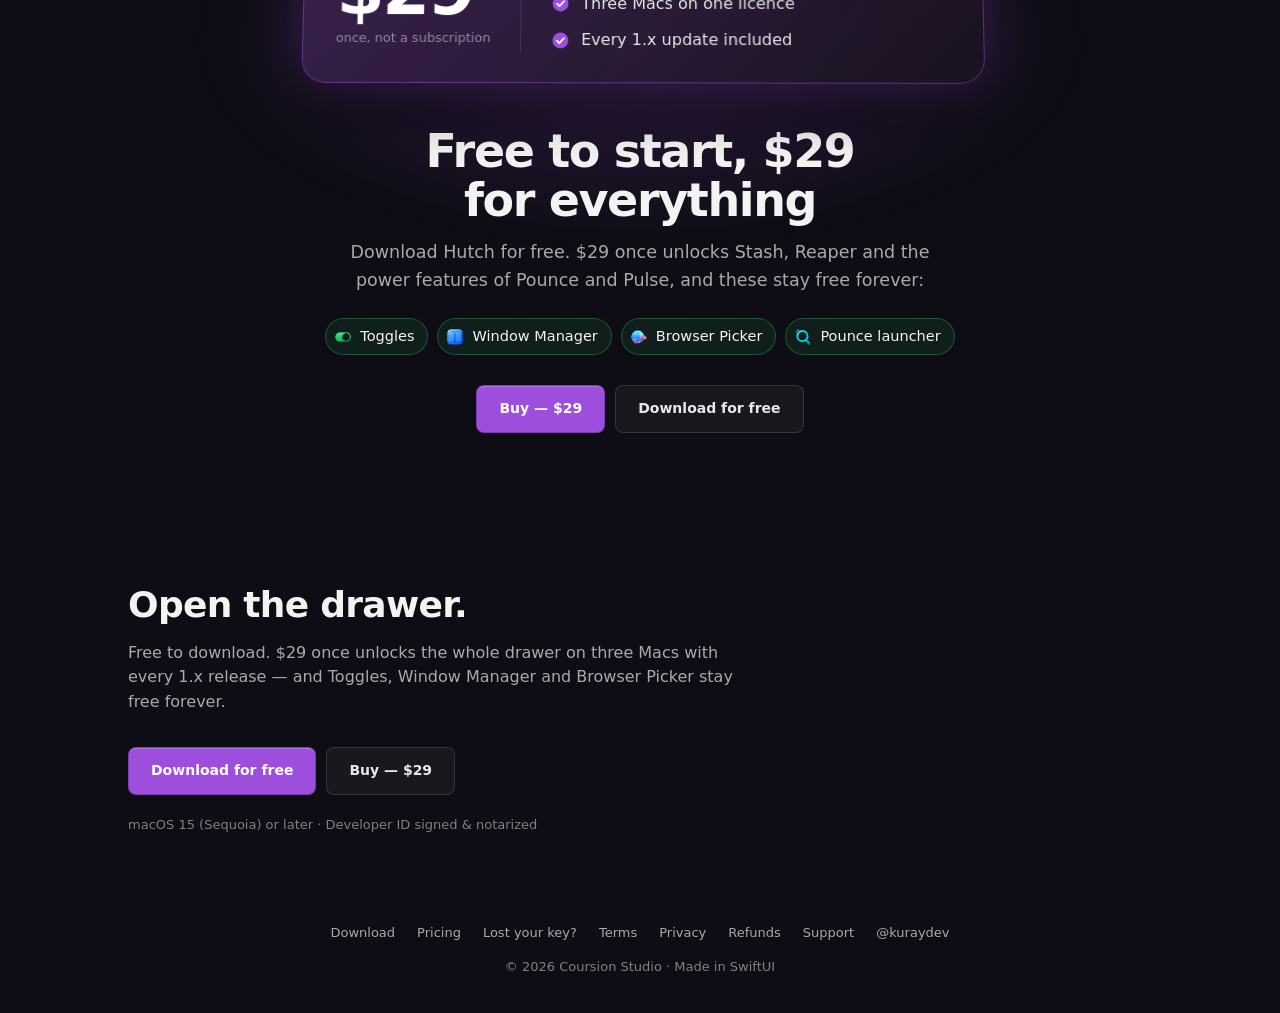
==== commit 558d521b: "Pulse section: live recreation of the real panel Replaces the static placeholder (CPU/RAM strip, thr" ====
--- a/index.html
+++ b/index.html
@@ -426,26 +426,36 @@
     <section id="pulse" class="sec sec-pulse reveal" aria-labelledby="pls-title">
       <div class="glow" aria-hidden="true"></div>
       <div class="container">
-        <div class="show pls rise">
+        <div class="show pls rise js-pls">
           <div class="mesh" aria-hidden="true"><i class="m1"></i><i class="m2"></i><i class="m3"></i><i class="m4"></i></div>
           <div class="pls-stage" aria-hidden="true">
-            <div class="pls-bar"><span>CPU 23%</span><span>RAM 61%</span><span>↓ 4.2 MB/s</span><span>58°</span></div>
-            <div class="rpr-panel pls-panel">
-              <div class="rpr-head">
-                <span class="rpr-logo"><svg viewBox="0 0 24 24" fill="none" stroke="currentColor" stroke-width="2" stroke-linecap="round" stroke-linejoin="round"><path d="M3 12h4l2.5-6 5 12 2.5-6h4"/></svg></span>
-                <span class="rpr-title"><b>Pulse</b><small>Last hour</small></span>
-              </div>
-              <div class="rpr-gauges pls-gauges">
-                <div class="rpr-g"><span>CPU</span><b>23%</b><i><s style="--v:.23"></s></i></div>
-                <div class="rpr-g"><span>Memory</span><b>9.8 GB</b><i><s style="--v:.61"></s></i></div>
-                <div class="rpr-g"><span>Disk</span><b>212 GB free</b><i><s style="--v:.42"></s></i></div>
-              </div>
-              <svg class="pls-spark" viewBox="0 0 300 64" preserveAspectRatio="none"><path d="M0 48 L20 44 L40 50 L60 38 L80 42 L100 30 L120 34 L140 20 L160 26 L180 40 L200 36 L220 24 L240 30 L260 18 L280 28 L300 22" fill="none" stroke="currentColor" stroke-width="2.4" stroke-linecap="round" stroke-linejoin="round" vector-effect="non-scaling-stroke"/></svg>
-              <ul class="pls-apps">
-                <li><span>Xcode</span><b>41%</b></li>
-                <li><span>Safari</span><b>12%</b></li>
-                <li><span>Slack</span><b>6%</b></li>
-              </ul>
+            <div class="pls-mb">
+              <svg viewBox="0 0 24 24" fill="currentColor"><path d="M16.4 12.6c0-2.3 1.9-3.4 2-3.5-1.1-1.6-2.8-1.8-3.4-1.8-1.4-.1-2.8.9-3.5.9-.7 0-1.8-.9-3-.8-1.5 0-3 .9-3.8 2.3-1.6 2.8-.4 7 1.2 9.3.8 1.1 1.7 2.4 2.9 2.3 1.2 0 1.6-.7 3-.7s1.8.7 3 .7c1.3 0 2.1-1.1 2.8-2.3.9-1.3 1.3-2.6 1.3-2.6s-2.5-1-2.5-3.8zM14.1 5.8c.6-.8 1.1-1.8 1-2.8-.9 0-2 .6-2.7 1.4-.6.7-1.1 1.7-1 2.7 1 .1 2-.5 2.7-1.3z"/></svg>
+              <b>Xcode</b><i style="width:24px"></i><i style="width:30px"></i><i style="width:22px"></i><i style="width:34px"></i>
+              <span class="sp"></span>
+              <span class="pls-item js-pls-item"></span>
+              <svg class="opt" viewBox="0 0 24 24" fill="none" stroke="currentColor" stroke-width="2.2" stroke-linecap="round"><path d="M4 9.5a11.5 11.5 0 0 1 16 0M7 12.8a7.2 7.2 0 0 1 10 0M10 16a3 3 0 0 1 4 0"/><circle cx="12" cy="19" r="0.6" fill="currentColor"/></svg>
+              <svg class="opt" viewBox="0 0 24 24" fill="none" stroke="currentColor" stroke-width="2.2" stroke-linecap="round"><circle cx="11" cy="11" r="6"/><path d="m16 16 4 4"/></svg>
+              <span class="clock">Sun 9:41</span>
+            </div>
+            <div class="pls-win js-pls-win">
+              <div class="pls-win-bar"><i></i><i></i><i></i><span class="pls-build"><b class="js-pls-build">Hutch: Ready</b><s></s></span></div>
+              <div class="pls-win-body"><span class="pls-nav"><i style="width:62%"></i><i style="width:48%"></i><i style="width:70%"></i><i style="width:40%"></i><i style="width:56%"></i><i style="width:44%"></i></span><span class="pls-code"><i style="width:38%;--c:#FF7AB6"></i><i style="width:64%"></i><i style="width:52%;--c:#6BB8FF"></i><i style="width:72%"></i><i style="width:30%;--c:#FAD14D"></i><i style="width:58%"></i><i style="width:46%;--c:#6BB8FF"></i><i style="width:66%"></i><i style="width:24%;--c:#FF7AB6"></i><i style="width:54%"></i><i style="width:40%"></i></span></div>
+            </div>
+            <div class="pls-pop js-pls-pop">
+              <span class="pls-arrow"><svg viewBox="0 0 20 10"><path d="M0 9q2.5 0 6.7-6.3Q10-1.5 13.3 2.7 17.5 9 20 9v1H0z" fill="currentColor"/><path d="M0 9q2.5 0 6.7-6.3Q10-1.5 13.3 2.7 17.5 9 20 9" fill="none" stroke="rgb(255 255 255 / 0.1)"/></svg></span>
+              <div class="pls-panel js-pls-panel">
+                <div class="pls-body js-pls-body">
+                  <div class="pls-head">
+                    <span class="pls-logo"><svg viewBox="0 0 24 24" fill="none" stroke="currentColor" stroke-width="2.2" stroke-linecap="round" stroke-linejoin="round"><path d="M3 12h4l2.5-6 5 12 2.5-6h4"/></svg></span>
+                    <span class="pls-ttl"><b>Pulse</b><span>Everything looks normal</span></span>
+                    <span class="pls-hb"><svg viewBox="0 0 24 24" fill="currentColor"><path d="M10.3 2.5h3.4l.5 2.6c.6.2 1.2.5 1.7.9l2.5-.9 1.7 2.9-2 1.7c.1.6.1 1.3 0 1.9l2 1.7-1.7 2.9-2.5-.9c-.5.4-1.1.7-1.7.9l-.5 2.6h-3.4l-.5-2.6c-.6-.2-1.2-.5-1.7-.9l-2.5.9-1.7-2.9 2-1.7a6 6 0 0 1 0-1.9l-2-1.7 1.7-2.9 2.5.9c.5-.4 1.1-.7 1.7-.9zM12 9a3 3 0 1 0 0 6 3 3 0 0 0 0-6z" fill-rule="evenodd"/></svg></span>
+                    <span class="pls-hb"><svg viewBox="0 0 24 24" fill="none" stroke="currentColor" stroke-width="2.4" stroke-linecap="round"><path d="M6 6l12 12M18 6 6 18"/></svg></span>
+                  </div>
+                  <div class="pls-tiles js-pls-tiles"></div>
+                  <div class="pls-detail js-pls-detail"></div>
+                </div>
+              </div>
             </div>
           </div>
         </div>
--- a/home.css
+++ b/home.css
@@ -1619,18 +1619,133 @@
 .bpk-bico.bpk-real { background: none; box-shadow: none; border: 0; overflow: visible; }
 .bpk-bico.bpk-real img { display: block; width: 118%; height: 118%; margin: -9%; object-fit: contain; filter: drop-shadow(0 2px 4px rgb(0 0 0 / 0.35)); }
 
-.pls { padding: 28px 22px; }
-.pls-stage { position: relative; z-index: 1; max-width: 460px; margin: 0 auto; display: grid; gap: 14px; }
-.pls-bar { display: flex; justify-content: center; gap: 14px; padding: 6px 14px; border-radius: 10px; background: rgb(12 11 16 / 0.72); box-shadow: 0 0 0 1px rgb(255 255 255 / 0.08); font-size: 12px; font-weight: 600; font-variant-numeric: tabular-nums; color: var(--text-secondary); white-space: nowrap; overflow: hidden; }
-.pls-bar span:last-child { color: #FFB020; }
-.pls-panel { padding: 16px; background: rgb(12 11 16 / 0.72); }
-.pls-gauges { margin-bottom: 10px; }
-.pls-spark { display: block; width: 100%; height: 64px; color: var(--pal-accent); }
-.pls-apps { margin: 10px 0 0; padding: 0; list-style: none; }
-.pls-apps li { display: flex; justify-content: space-between; height: 32px; align-items: center; padding: 0 6px; border-top: 1px solid rgb(255 255 255 / 0.05); font-size: 13px; }
-.pls-apps b { font-variant-numeric: tabular-nums; }
-@media (max-width: 640px) {
-  .pls { padding: 14px 12px; }
-  .pls-bar { gap: 8px; font-size: 11px; }
-  .pls-bar span:nth-child(3) { display: none; }
-}
+.pls { color: #F4F3F7; --pl-text: rgb(255 255 255 / 0.92); --pl-sec: rgb(255 255 255 / 0.62); --pl-ter: rgb(255 255 255 / 0.42); --pl-rule: rgb(255 255 255 / 0.09); --pl-fill: rgb(255 255 255 / 0.04); --pl-track: rgb(255 255 255 / 0.1); --pl-round: ui-rounded, "SF Pro Rounded", var(--sans); }
+.pls-stage { position: relative; z-index: 1; padding: 0 0 36px; }
+.pls-mb { position: relative; z-index: 3; display: flex; align-items: center; gap: 13px; height: 30px; padding: 0 12px 0 16px; background: rgb(14 12 18 / 0.62); box-shadow: inset 0 -1px 0 rgb(255 255 255 / 0.06); color: var(--pl-text); font-size: 12.5px; white-space: nowrap; }
+.pls-mb > svg { flex: none; width: 13px; height: 13px; }
+.pls-mb > b { font-weight: 700; }
+.pls-mb > i { flex: none; height: 5px; border-radius: 3px; background: currentColor; opacity: 0.4; }
+.pls-mb .sp { flex: 1; }
+.pls-mb .clock { font-variant-numeric: tabular-nums; font-weight: 500; }
+.pls-item { display: flex; align-items: center; gap: 10px; height: 24px; padding: 0 7px; border-radius: 5px; background: rgb(255 255 255 / 0.16); }
+.pls-seg { display: flex; flex-direction: column; align-items: center; justify-content: center; line-height: 1; }
+.pls-seg small { font-size: 7px; font-weight: 800; letter-spacing: 0.5px; color: rgb(255 255 255 / 0.64); }
+.pls-seg b { min-width: 25px; margin-top: 2px; text-align: center; font-size: 10px; font-weight: 700; font-variant-numeric: tabular-nums; transition: color 0.4s ease; }
+.pls-seg.pair { display: grid; grid-template-columns: auto auto; column-gap: 4px; row-gap: 1px; align-items: baseline; }
+.pls-seg.pair small { font-size: 6.5px; }
+.pls-seg.pair b { min-width: 28px; margin: 0; font-size: 9px; text-align: right; }
+.pls-win { position: absolute; z-index: 1; top: 76px; left: 5%; width: min(46%, 500px); height: 330px; display: flex; flex-direction: column; overflow: hidden; border-radius: 12px; background: rgb(28 26 34 / 0.82); box-shadow: 0 0 0 1px rgb(255 255 255 / 0.08), 0 24px 50px -14px rgb(0 0 0 / 0.6); opacity: 0.8; }
+.pls-win-bar { display: flex; align-items: center; gap: 7px; height: 34px; padding: 0 12px; border-bottom: 1px solid rgb(255 255 255 / 0.06); }
+.pls-win-bar > i { width: 11px; height: 11px; border-radius: 50%; background: rgb(255 255 255 / 0.16); }
+.pls-build { position: relative; display: flex; align-items: center; justify-content: center; flex: 1; height: 22px; margin: 0 6% 0 10%; overflow: hidden; border-radius: 6px; background: rgb(255 255 255 / 0.05); font-size: 11px; color: var(--pl-sec); }
+.pls-build b { font-weight: 500; }
+.pls-build s { position: absolute; inset: auto 0 0 0; height: 2px; background: #6BB8FF; transform: scaleX(0); transform-origin: 0 50%; opacity: 0; transition: opacity 0.3s ease; }
+.pls-win.busy .pls-build s { opacity: 1; animation: pls-build 4.5s linear forwards; }
+@keyframes pls-build { from { transform: scaleX(0.04); } to { transform: scaleX(1); } }
+.pls-win-body { display: grid; grid-template-columns: 30% 1fr; flex: 1; }
+.pls-nav, .pls-code { display: flex; flex-direction: column; gap: 11px; padding: 16px 14px; }
+.pls-nav { border-right: 1px solid rgb(255 255 255 / 0.06); }
+.pls-win-body i { height: 6px; border-radius: 3px; background: var(--c, rgb(255 255 255 / 0.16)); opacity: 0.7; }
+.pls-nav i { background: rgb(255 255 255 / 0.1); }
+.pls-pop { position: relative; z-index: 2; width: 400px; max-width: calc(100% - 24px); margin: 3px 0 0 var(--px, 12px); padding-top: 9px; }
+.pls-arrow { position: absolute; z-index: 1; top: 0; left: calc(var(--ax, 200px) - 10px); width: 20px; height: 10px; color: #25222c; }
+.pls-arrow svg { display: block; width: 100%; height: 100%; }
+.pls-panel { position: relative; overflow: hidden; border-radius: 16px; background: radial-gradient(320px circle at 0 0, color-mix(in srgb, var(--pal-accent) 9%, transparent), transparent), #1f1d25; box-shadow: 0 0 0 1px rgb(255 255 255 / 0.1), 0 18px 40px -8px rgb(0 0 0 / 0.6); text-align: left; }
+.pls-body { display: flex; flex-direction: column; gap: 12px; padding: 12px; }
+.pls-head { display: flex; align-items: center; gap: 10px; padding: 0 2px; }
+.pls-logo { display: grid; place-items: center; flex: none; width: 28px; height: 28px; border-radius: 8px; color: var(--pal-accent); background: color-mix(in srgb, var(--pal-accent) 14%, transparent); }
+.pls-logo svg { width: 15px; height: 15px; }
+.pls-ttl { display: flex; flex-direction: column; gap: 1px; flex: 1; min-width: 0; }
+.pls-ttl b { font-size: 13px; font-weight: 600; color: var(--pl-text); }
+.pls-ttl span { display: flex; align-items: center; gap: 5px; font-size: 11px; color: var(--pl-sec); white-space: nowrap; }
+.pls-ttl span::before { content: ""; width: 6px; height: 6px; border-radius: 50%; background: #2FD18F; }
+.pls-hb { display: grid; place-items: center; flex: none; width: 24px; height: 24px; color: var(--pl-ter); }
+.pls-hb svg { width: 12px; height: 12px; }
+.pls-tiles { display: grid; grid-template-columns: repeat(3, minmax(0, 1fr)); gap: 8px; }
+.pls-tile { --a: #6BB8FF; container-type: inline-size; display: flex; flex-direction: column; gap: 5px; min-width: 0; padding: 9px 10px; border-radius: 11px; background: var(--pl-fill); box-shadow: inset 0 0 0 1px var(--pl-rule); cursor: pointer; transition: background-color 0.3s ease, box-shadow 0.3s ease, transform 0.15s var(--ease-out); }
+.pls-tile:active { transform: scale(0.97); }
+@media (hover: hover) and (pointer: fine) { .pls-tile:hover { background: rgb(255 255 255 / 0.065); } }
+.pls-tile.sel { background: color-mix(in srgb, var(--a) 14%, transparent); box-shadow: inset 0 0 0 1px color-mix(in srgb, var(--a) 70%, transparent); }
+.pls-th { display: flex; align-items: center; gap: 5px; min-width: 0; font-size: 10.5px; font-weight: 600; color: var(--pl-sec); white-space: nowrap; }
+.pls-th span { overflow: hidden; text-overflow: ellipsis; }
+.pls-sym { display: grid; place-items: center; flex: none; width: 18px; height: 18px; border-radius: 5px; color: var(--a); background: color-mix(in srgb, var(--a) 16%, transparent); }
+.pls-sym svg { width: 11px; height: 11px; }
+.pls-tv { font: 700 min(19px, 15cqi)/1.15 var(--pl-round); font-variant-numeric: tabular-nums; white-space: nowrap; transition: color 0.4s ease; }
+.pls-tile .spark { display: block; width: 100%; height: 18px; }
+.pls-tc { font-size: 10px; color: var(--pl-ter); white-space: nowrap; overflow: hidden; text-overflow: ellipsis; }
+.pls-detail { position: relative; }
+.pls-card { --a: #6BB8FF; position: relative; display: flex; flex-direction: column; gap: 14px; padding: 14px; border-radius: 12px; background: linear-gradient(color-mix(in srgb, var(--a) 10%, transparent), transparent 90px), var(--pl-fill); box-shadow: inset 0 0 0 1px var(--pl-rule); transition: opacity 0.3s var(--ease-out), transform 0.42s var(--ease-out); }
+.pls-card.in { opacity: 0; transform: translateY(-6px); transition: none; }
+.pls-card.out { position: absolute; inset: 0 0 auto 0; opacity: 0; pointer-events: none; transition: opacity 0.22s ease-out; }
+.pls-sum { display: flex; align-items: flex-start; justify-content: space-between; gap: 8px; }
+.pls-lab { display: flex; align-items: center; gap: 6px; font-size: 9.5px; font-weight: 600; letter-spacing: 0.08em; text-transform: uppercase; color: var(--pl-ter); }
+.pls-lab svg { width: 11px; height: 11px; color: var(--a); }
+.pls-big { margin: 3px 0; font: 700 30px/1.1 var(--pl-round); font-variant-numeric: tabular-nums; white-space: nowrap; transition: color 0.4s ease; }
+.pls-now { display: flex; align-items: center; gap: 6px; font-size: 10.5px; color: var(--pl-ter); }
+.pls-chip { display: inline-flex; align-items: center; gap: 4px; padding: 2px 7px; border-radius: 99px; color: var(--c, #4DD98C); background: color-mix(in srgb, var(--c, #4DD98C) 14%, transparent); box-shadow: inset 0 0 0 1px color-mix(in srgb, var(--c, #4DD98C) 35%, transparent); font-size: 9px; font-weight: 700; letter-spacing: 0.06em; text-transform: uppercase; transition: color 0.4s ease, background-color 0.4s ease, box-shadow 0.4s ease; }
+.pls-chip::before { content: ""; width: 6px; height: 6px; border-radius: 50%; background: currentColor; }
+.pls-range { display: flex; flex: none; gap: 2px; padding: 2px; border-radius: 99px; box-shadow: inset 0 0 0 1px var(--pl-rule); }
+.pls-range span { padding: 4px 8px; border-radius: 99px; font-size: 10.5px; font-weight: 600; color: var(--pl-ter); white-space: nowrap; }
+.pls-range span:first-child { color: var(--pl-text); background: var(--pl-track); }
+.pls-chart { display: grid; grid-template-columns: minmax(0, 1fr) auto; grid-template-rows: 92px auto; column-gap: 8px; }
+.pls-chart svg { display: block; width: 100%; height: 100%; }
+.pls-yl { display: flex; flex-direction: column; justify-content: space-between; min-width: 30px; margin: -5px 0; font-size: 9px; color: var(--pl-ter); font-variant-numeric: tabular-nums; }
+.pls-xl { display: flex; justify-content: space-around; padding: 4px 4% 0 12%; font-size: 9px; color: var(--pl-ter); white-space: nowrap; }
+.pls-leg { display: flex; align-items: flex-end; gap: 18px; }
+.pls-leg div { display: flex; flex-direction: column; gap: 2px; }
+.pls-leg small { display: flex; align-items: center; gap: 4px; font-size: 9px; font-weight: 700; letter-spacing: 0.06em; text-transform: uppercase; color: var(--pl-ter); }
+.pls-leg small::before { content: ""; width: 8px; height: 3px; border-radius: 2px; background: var(--c); }
+.pls-leg b { font: 600 13px/1.2 var(--pl-round); font-variant-numeric: tabular-nums; color: var(--c); }
+.pls-leg em { margin-left: auto; font-size: 9.5px; font-style: normal; color: var(--pl-ter); }
+.pls-x { display: flex; flex-direction: column; gap: 12px; }
+.pls-lines { display: block; width: 100%; height: 52px; }
+.pls-gb { display: flex; flex-direction: column; gap: 4px; }
+.pls-gb div { display: flex; align-items: baseline; gap: 6px; font-size: 11.5px; font-weight: 500; color: var(--pl-sec); }
+.pls-gb small { font-size: 10px; color: var(--pl-ter); }
+.pls-gb b { margin-left: auto; font-weight: 600; font-variant-numeric: tabular-nums; transition: color 0.4s ease; }
+.pls-meter { display: block; height: 5px; border-radius: 3px; background: var(--pl-track); overflow: hidden; }
+.pls-meter s { display: block; height: 100%; width: calc(var(--v, 0) * 100%); border-radius: inherit; background: var(--c); }
+.pls-cores { display: flex; align-items: flex-end; gap: 3px; height: 30px; }
+.pls-cores i { position: relative; flex: 0 1 14px; height: 30px; border-radius: 2px; background: var(--pl-track); overflow: hidden; }
+.pls-cores i:nth-child(9) { margin-left: 6px; }
+.pls-cores s { position: absolute; inset: auto 0 0; height: max(2px, calc(var(--v, 0) * 100%)); border-radius: 2px; background: linear-gradient(var(--l), color-mix(in srgb, var(--c) 85%, transparent)); }
+.pls-segbar { display: flex; gap: 2px; height: 10px; border-radius: 4px; background: var(--pl-track); overflow: hidden; }
+.pls-segbar s { flex: none; width: calc(var(--v, 0) * 100% - 2px); border-radius: 3px; background: var(--c); }
+.pls-rows { display: flex; flex-direction: column; flex: 1; min-width: 0; }
+.pls-row { display: flex; align-items: center; gap: 6px; padding: 3px 0; font-size: 12px; color: var(--pl-sec); }
+.pls-row i { width: 8px; height: 8px; border-radius: 2px; background: var(--c); }
+.pls-row b { margin-left: auto; font-weight: 500; color: var(--v, var(--pl-text)); font-variant-numeric: tabular-nums; transition: color 0.4s ease; }
+.pls-disk { display: flex; align-items: center; gap: 16px; }
+.pls-ring { position: relative; flex: none; width: 74px; height: 74px; }
+.pls-ring svg { width: 100%; height: 100%; transform: rotate(-90deg); }
+.pls-ring span { position: absolute; inset: 0; display: flex; flex-direction: column; align-items: center; justify-content: center; font: 700 14px/1.1 var(--pl-round); font-variant-numeric: tabular-nums; }
+.pls-ring small { font: 400 9px var(--sans); color: var(--pl-ter); }
+.pls-heat { position: relative; height: 6px; border-radius: 3px; background: linear-gradient(90deg, #4DD98C, #FAD14D 55%, #FF943D 75%, #FF5C5C); }
+.pls-heat i { position: absolute; top: -3px; left: calc(var(--v, 0) * 100%); width: 4px; height: 12px; margin-left: -2px; border-radius: 2px; background: #fff; box-shadow: 0 0 0 1px rgb(0 0 0 / 0.4); }
+.pls-procs { display: flex; flex-direction: column; gap: 6px; }
+.pls-procs ul { margin: 0; padding: 0; list-style: none; }
+.pls-procs li { display: flex; align-items: center; gap: 8px; padding: 4px 6px; }
+.pls-pico { display: grid; place-items: center; flex: none; width: 16px; height: 16px; border-radius: 4px; color: #fff; }
+.pls-pico svg { width: 11px; height: 11px; }
+.pls-pn { display: flex; flex-direction: column; gap: 3px; flex: 1; min-width: 0; font-size: 12px; color: var(--pl-text); }
+.pls-pn span { white-space: nowrap; overflow: hidden; text-overflow: ellipsis; }
+.pls-pn i { height: 2px; border-radius: 1px; background: rgb(255 255 255 / 0.05); overflow: hidden; }
+.pls-pn s { display: block; height: 100%; width: calc(var(--v, 0) * 100%); background: color-mix(in srgb, var(--a) 80%, transparent); }
+.pls-procs b { min-width: 56px; text-align: right; font-size: 11.5px; font-weight: 500; font-variant-numeric: tabular-nums; transition: color 0.4s ease; }
+.pls-scope { flex: none; width: 22px; height: 13px; color: rgb(255 255 255 / 0.3); }
+@media (max-width: 720px) {
+  .pls-stage { padding-bottom: 14px; }
+  .pls-win { display: none; }
+  .pls-mb { gap: 10px; padding: 0 8px 0 12px; }
+  .pls-mb > b, .pls-mb > i, .pls-mb .opt { display: none; }
+  .pls-pop { max-width: calc(100% - 16px); }
+  .pls-body { padding: 10px; }
+  .pls-tiles { gap: 6px; }
+  .pls-tile { padding: 8px; }
+  .pls-card { padding: 12px; }
+  .pls-big { font-size: 26px; }
+  .pls-scope { display: none; }
+}
+@media (prefers-reduced-motion: reduce) {
+  .pls-card, .pls-tile { transition: none; }
+}
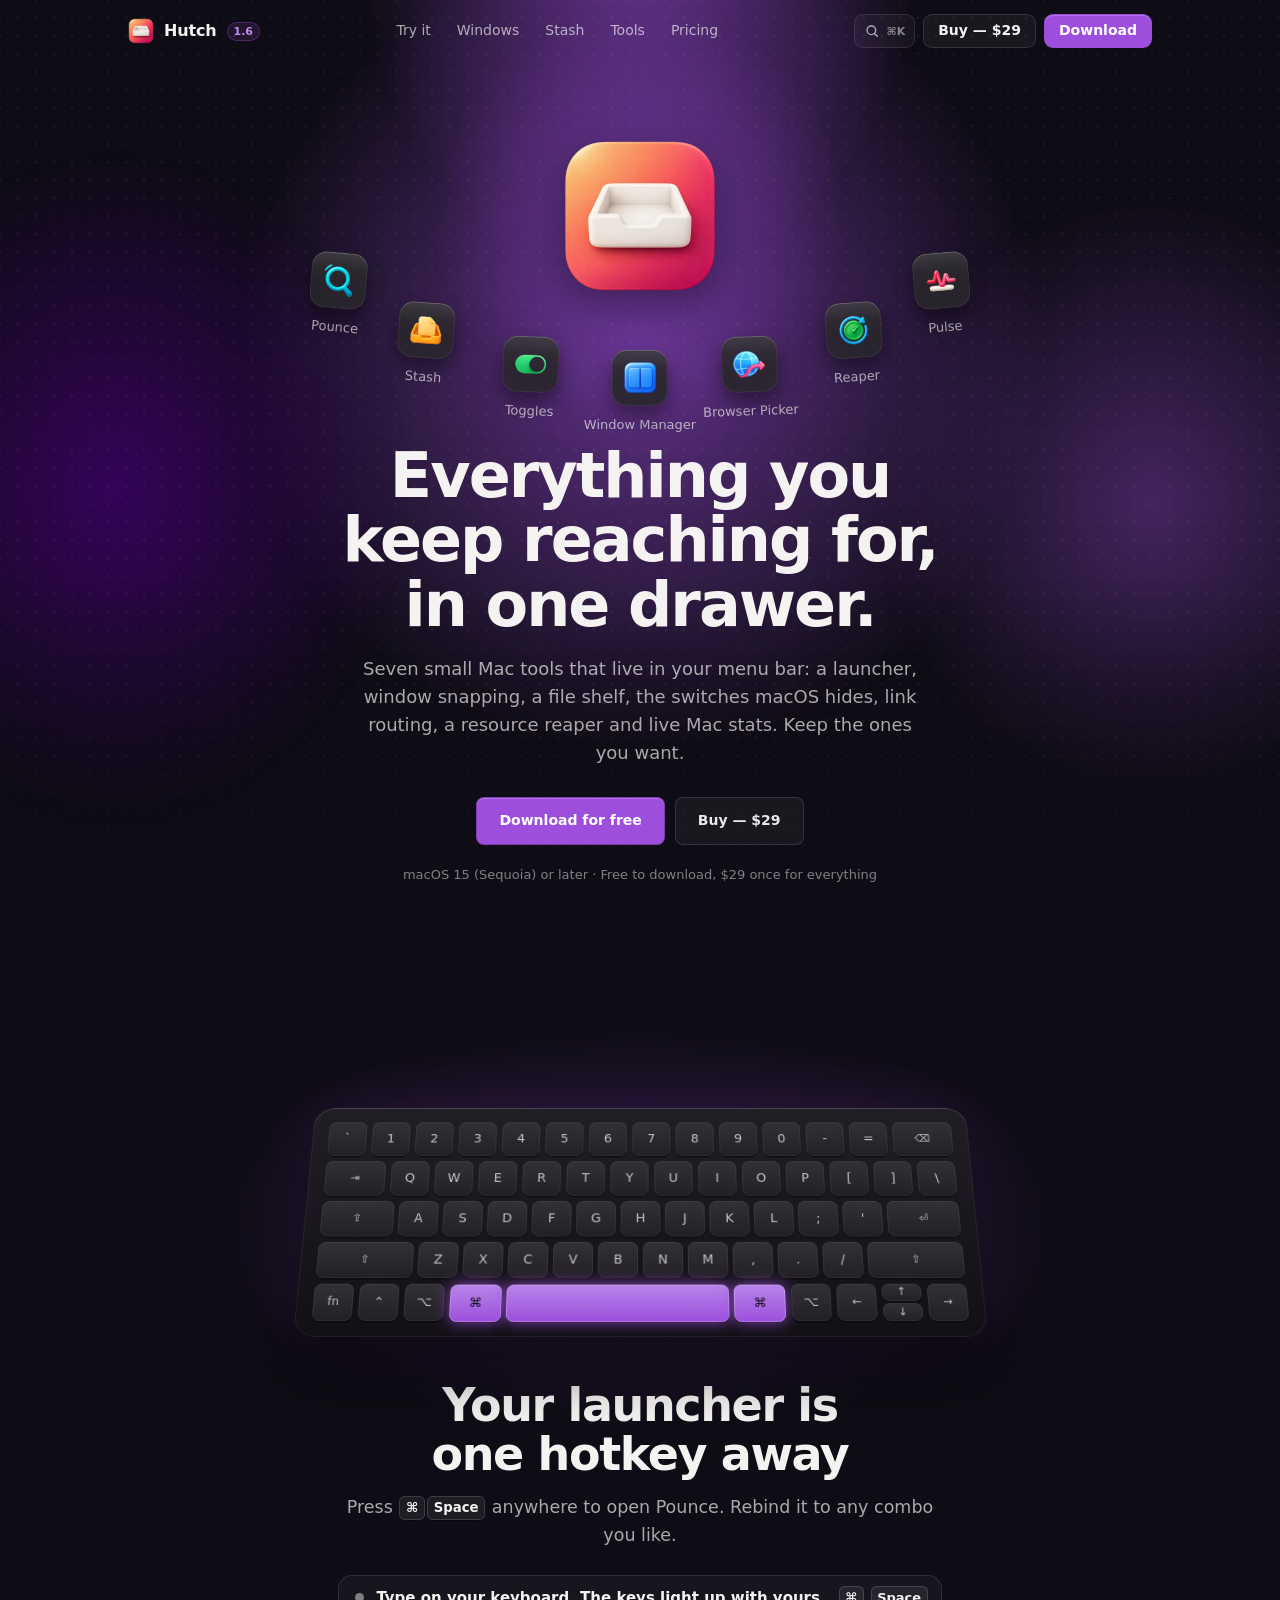
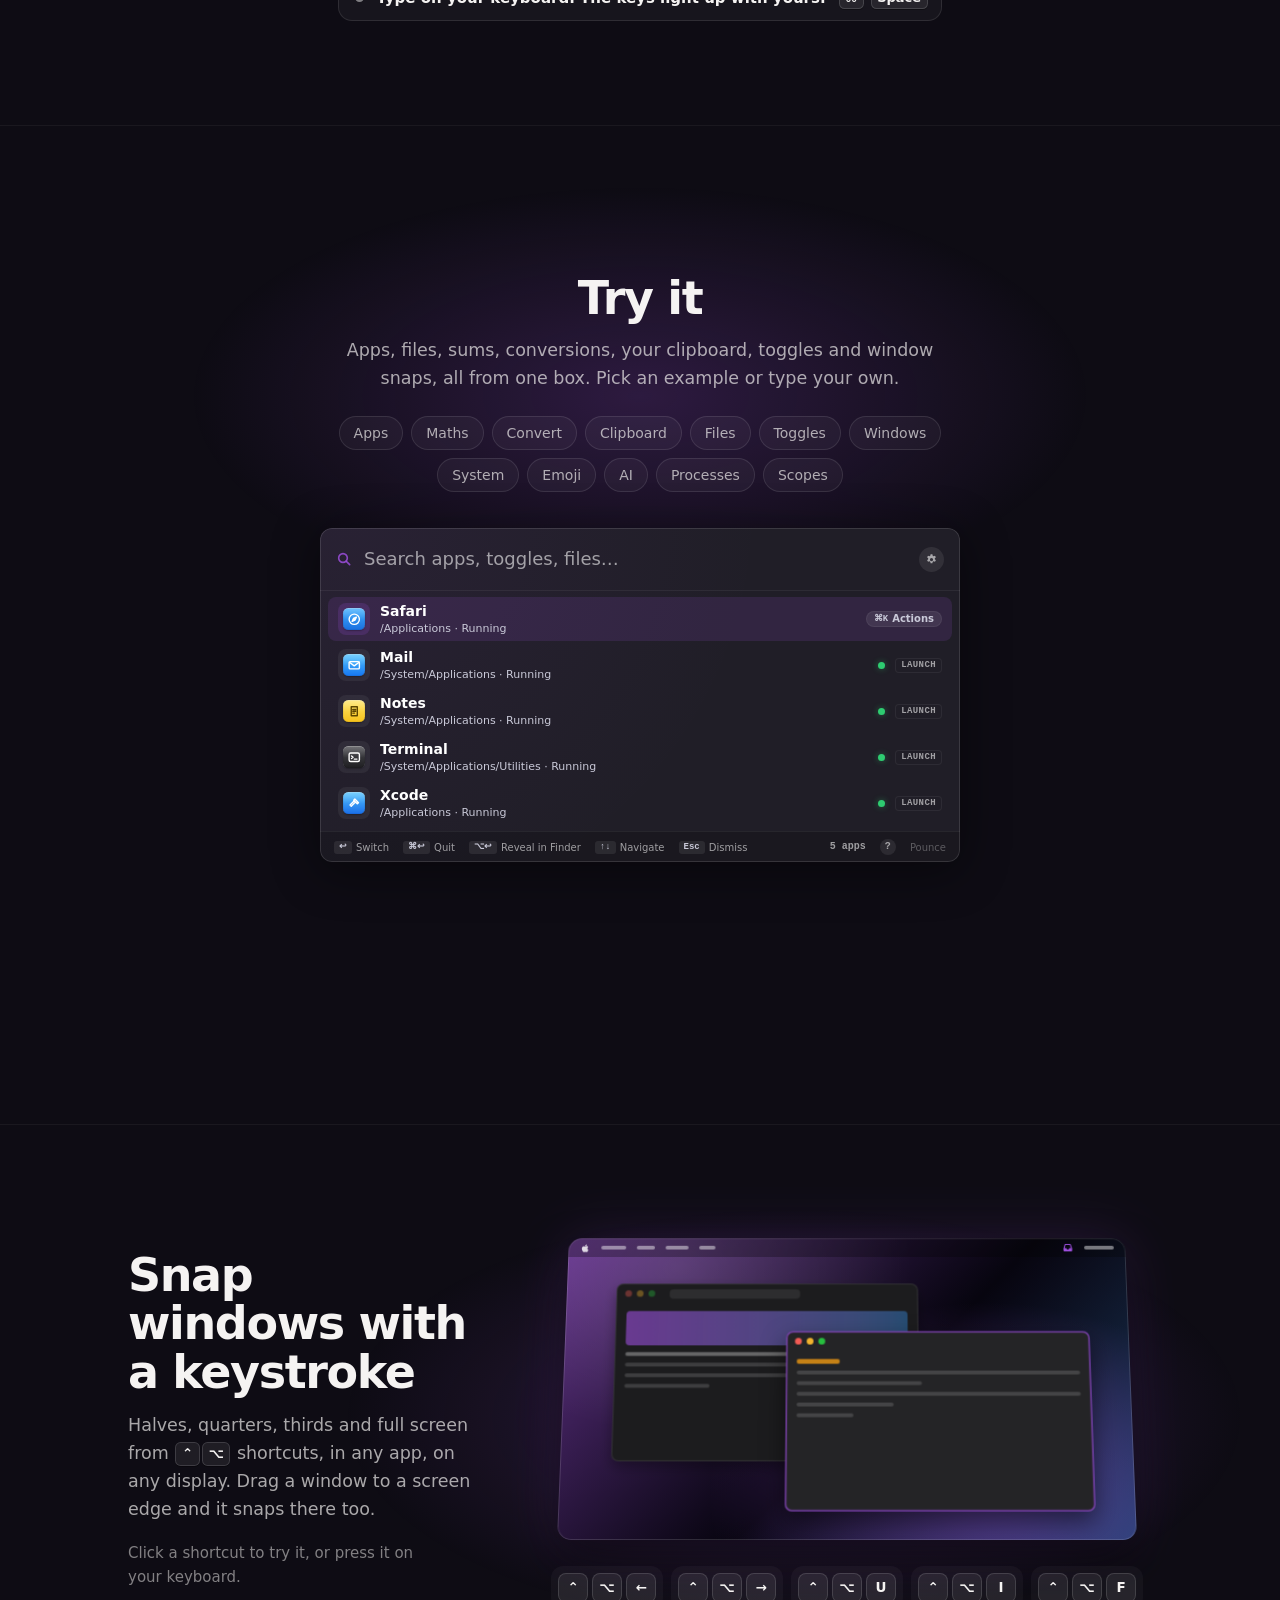
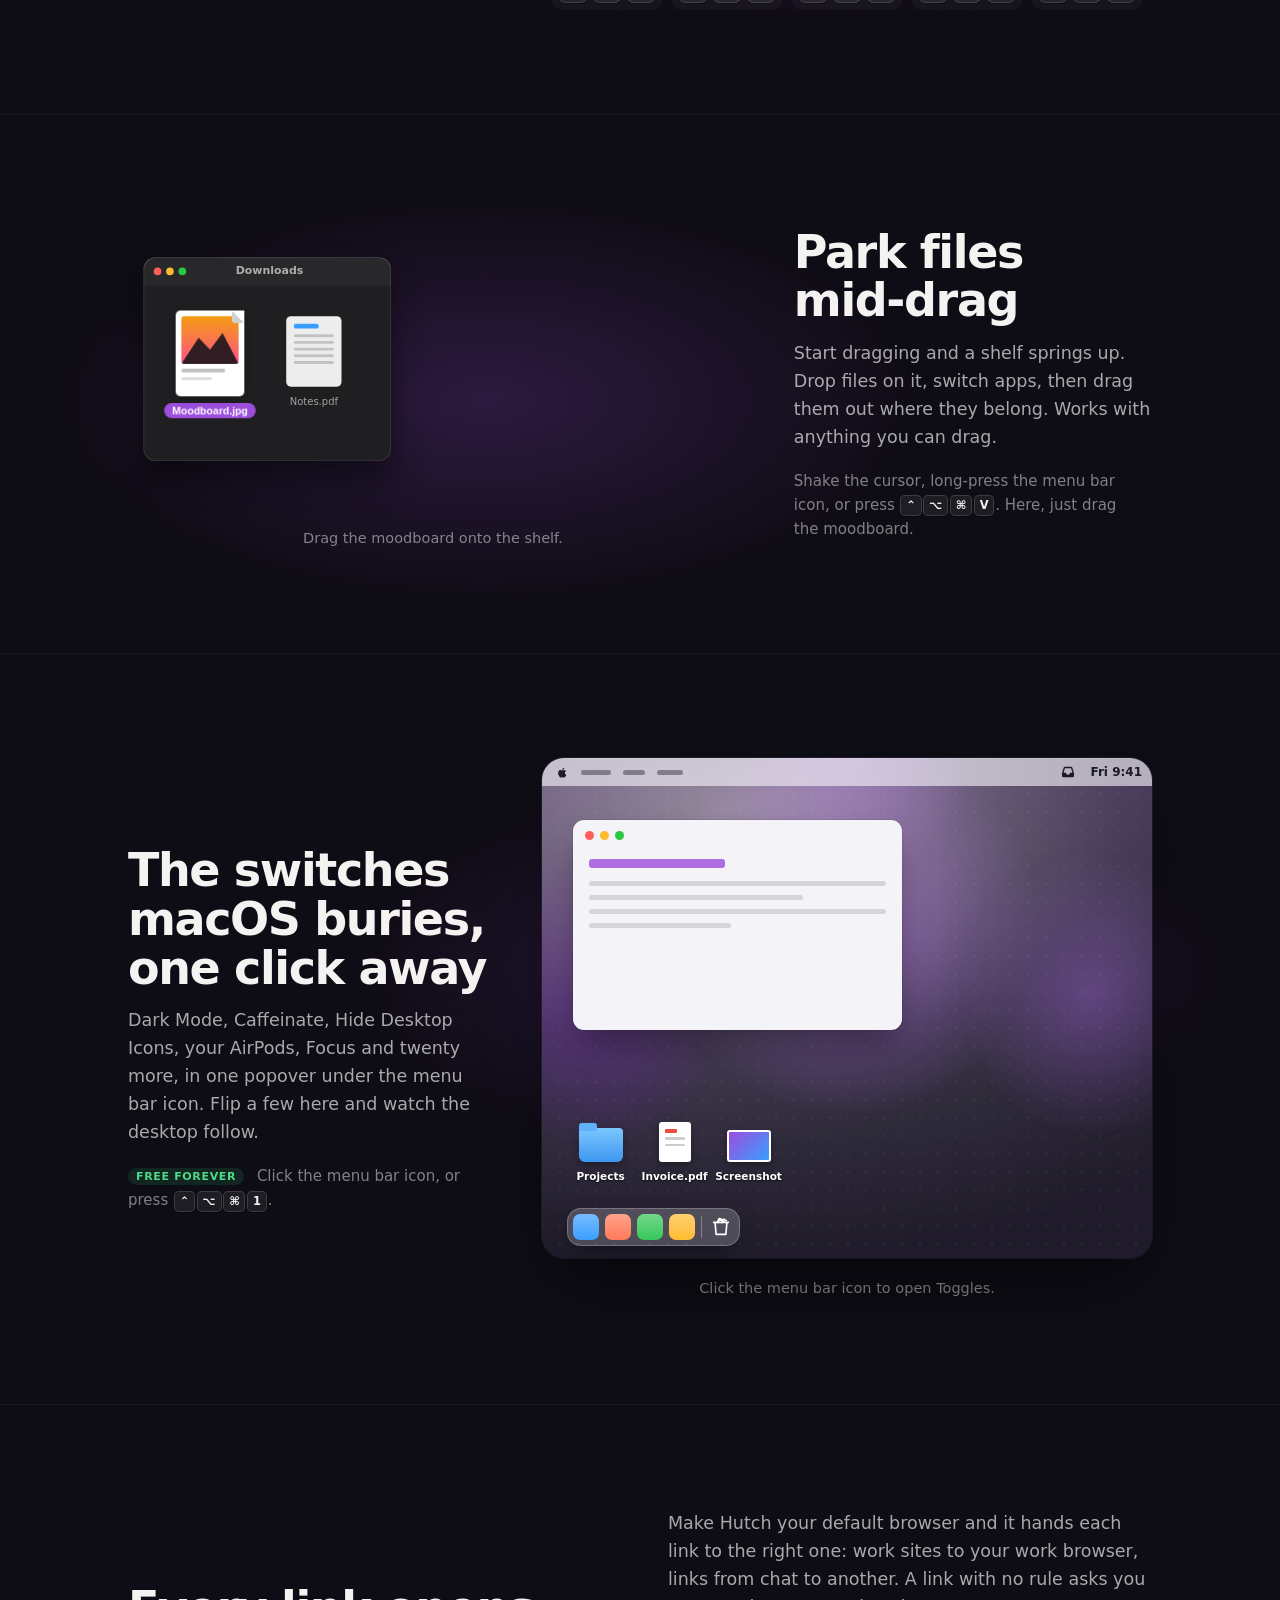
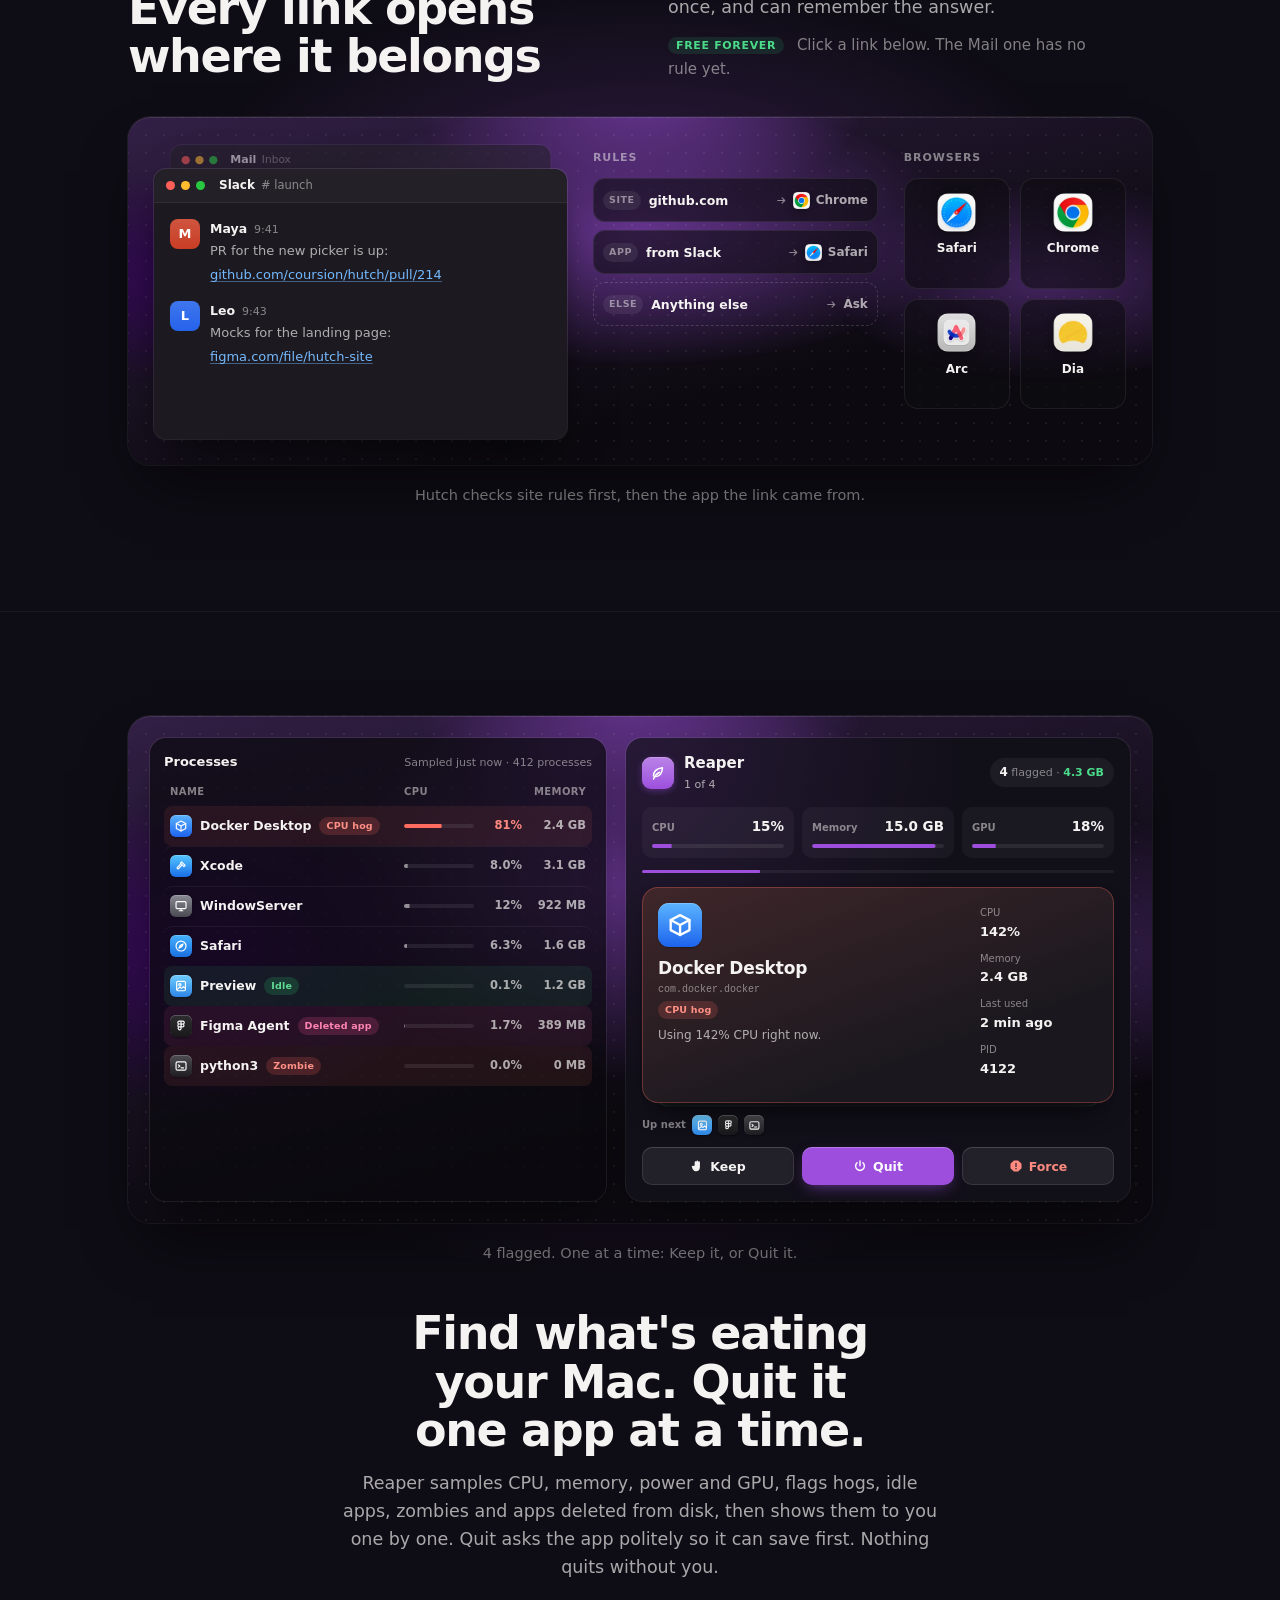
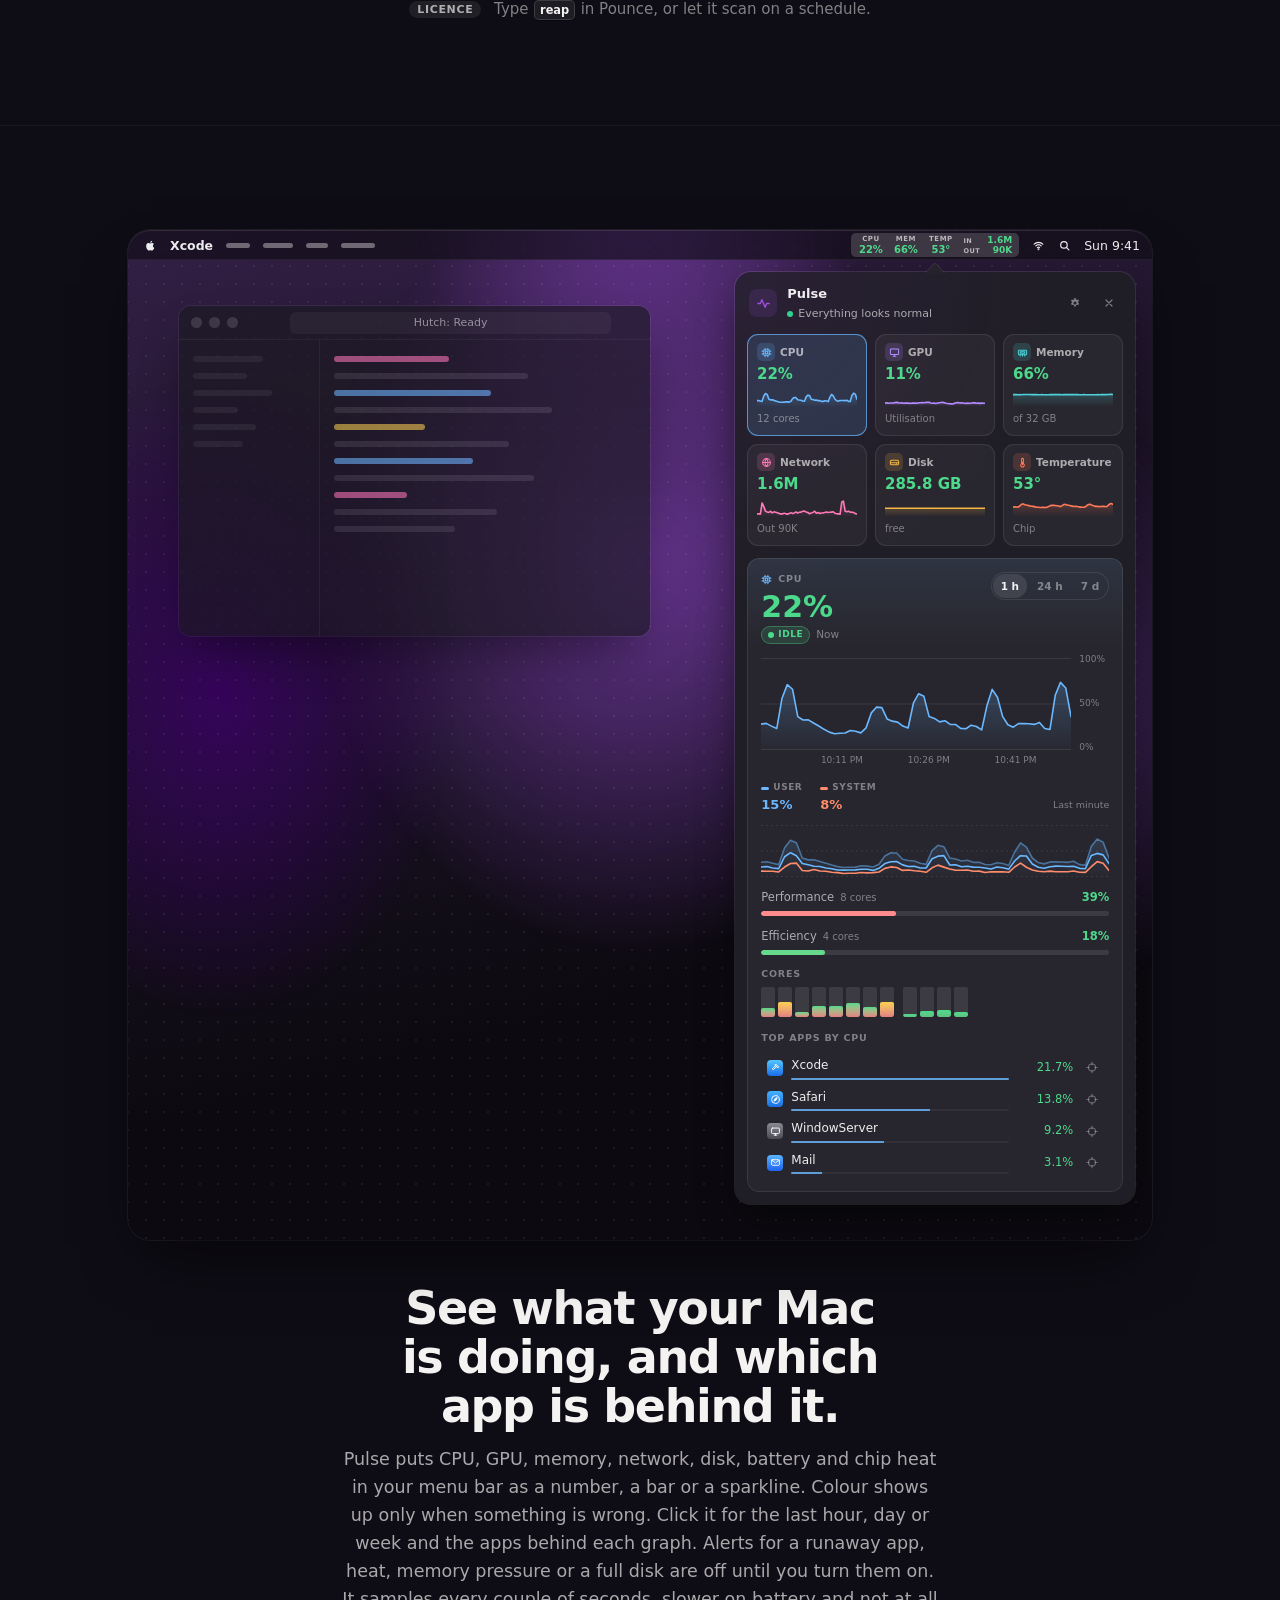
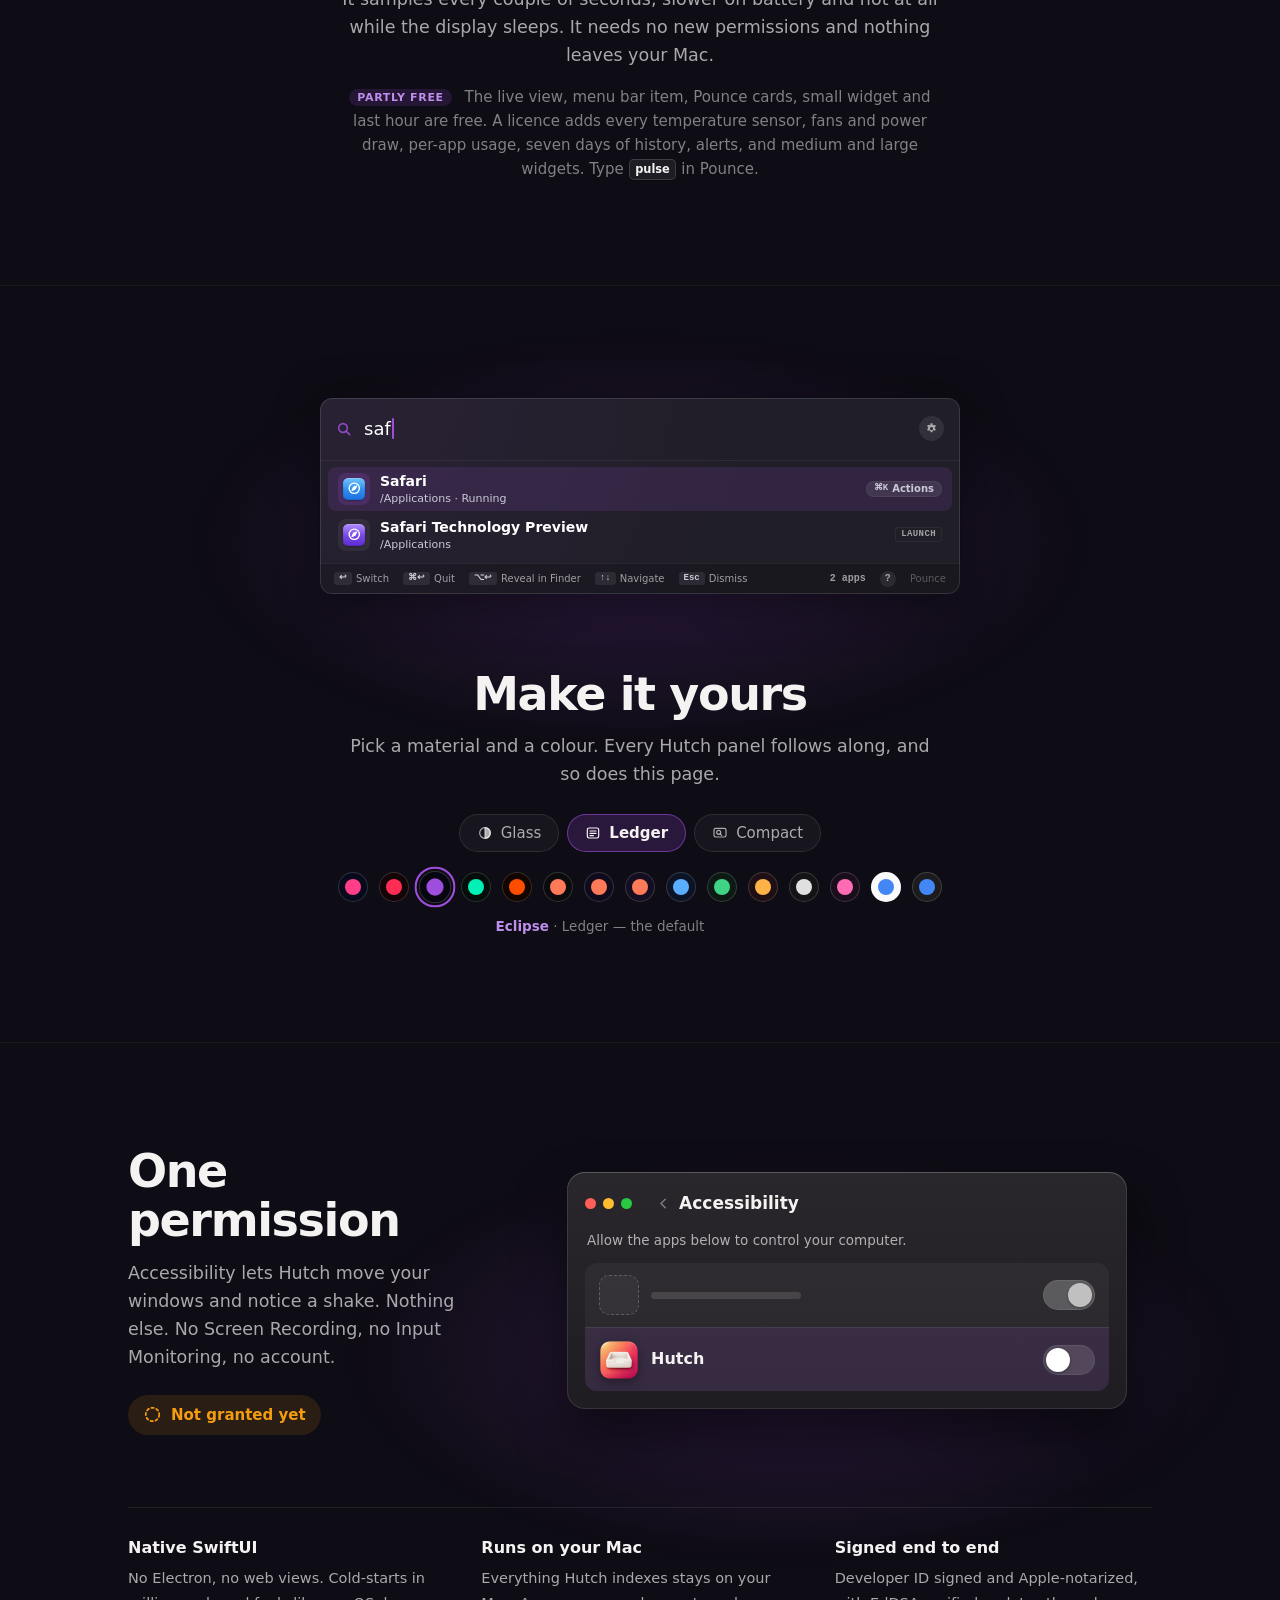
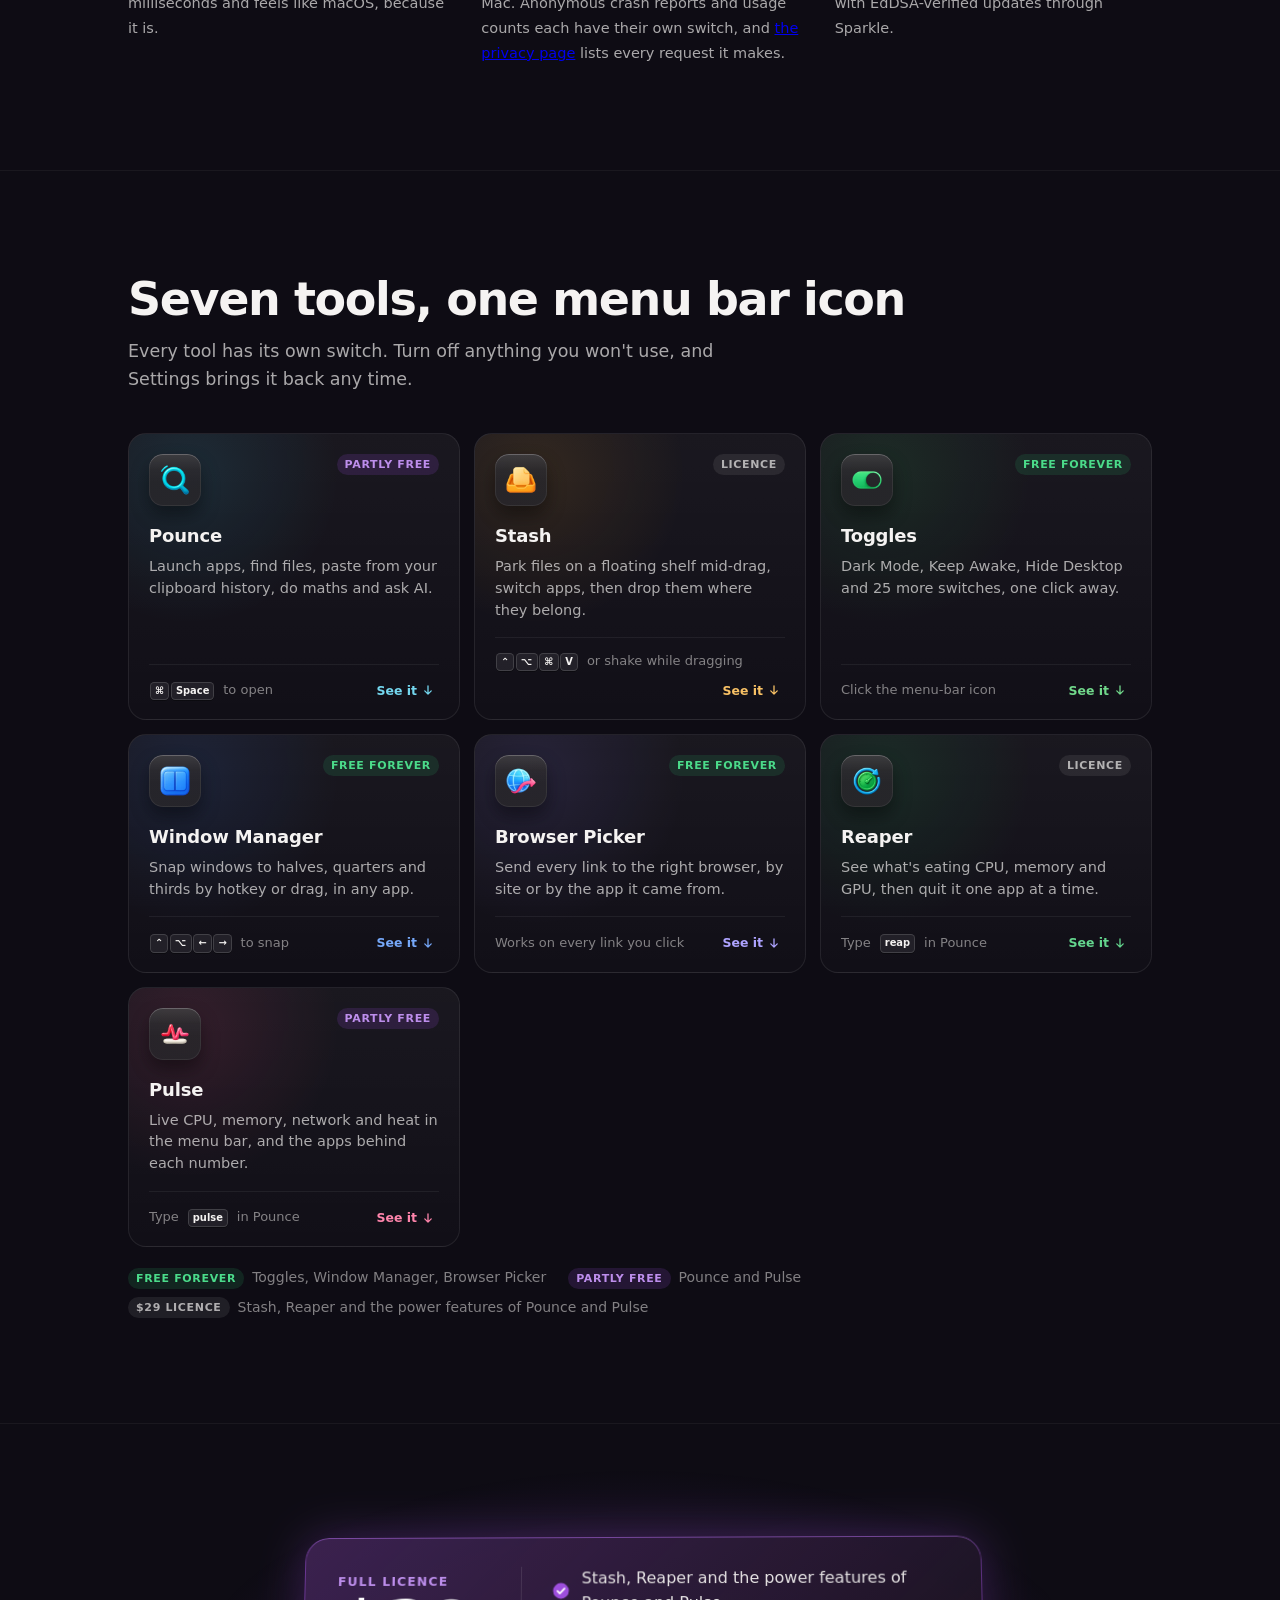
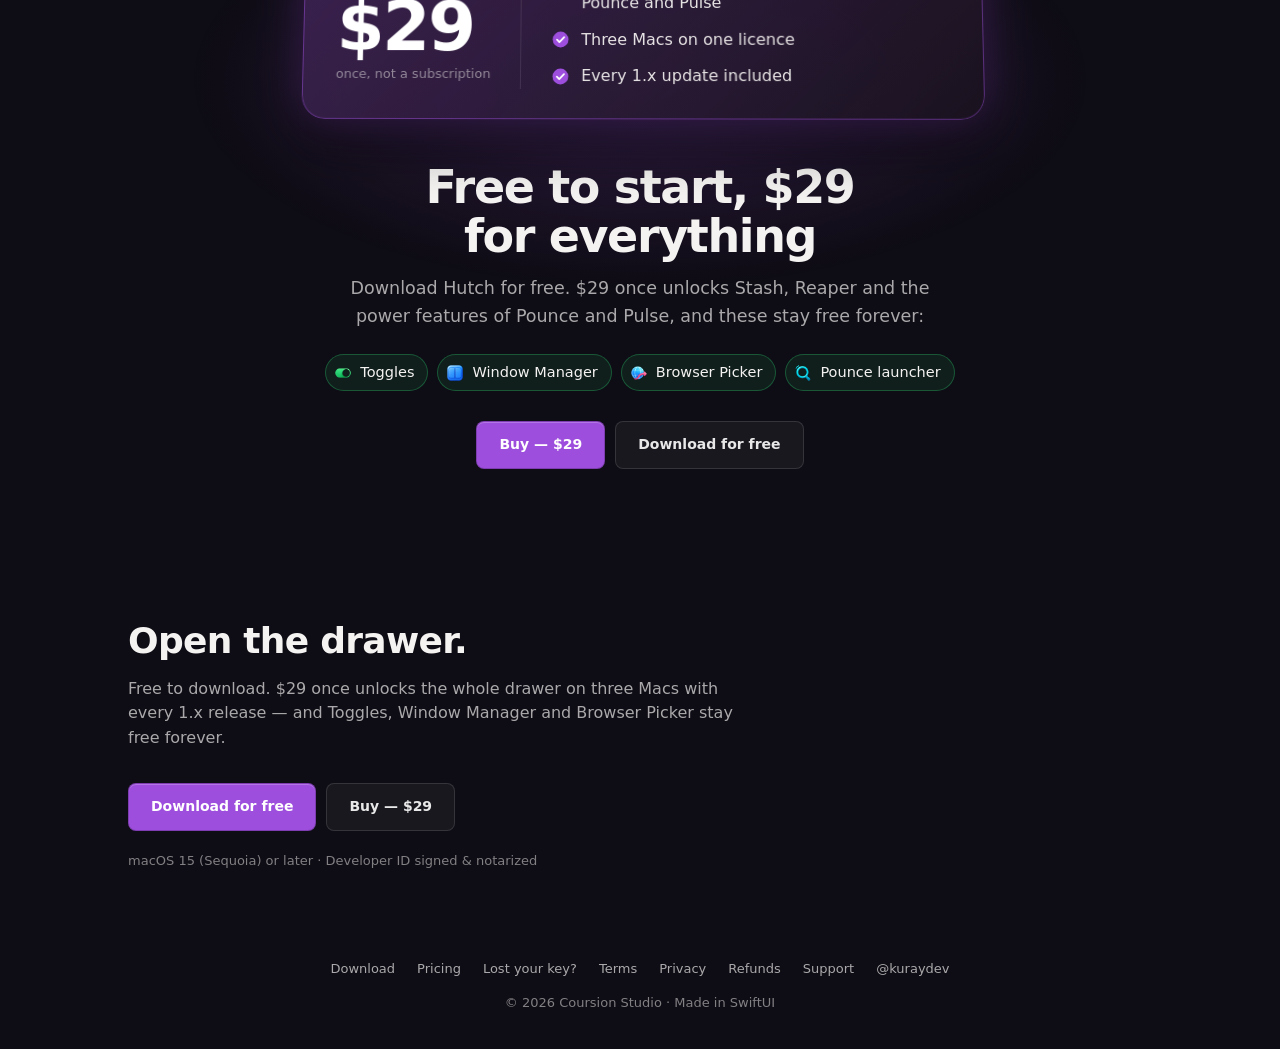
==== commit 5c3ea797: "Site: Try it leads with its heading and examples, with the launcher right under them" ====
--- a/index.html
+++ b/index.html
@@ -10,7 +10,7 @@
   <link rel="apple-touch-icon" href="icon.png" />
   <link rel="stylesheet" href="styles.css?v=d23c048adf" />
   <link rel="stylesheet" href="site.css?v=8bc684e233" />
-  <link rel="stylesheet" href="home.css?v=840af1b375" />
+  <link rel="stylesheet" href="home.css?v=bca6b7d5ee" />
   <link rel="preload" as="image" href="img/hutch-icon.webp" />
   <meta property="og:type" content="website" />
   <meta property="og:url" content="https://hutch.coursion.studio/" />
@@ -35,7 +35,7 @@
   </script>
   <script>document.documentElement.classList.add("js");window.__rv=setTimeout(function(){document.documentElement.classList.add("reveal-all")},4000);</script>
   <script defer src="site.js?v=d35542de1b"></script>
-  <script defer src="home.js?v=c83968eb74"></script>
+  <script defer src="home.js?v=3ea22ba68d"></script>
   <script defer src="https://polaris-backend-489776622782.europe-west1.run.app/api/v1/analytics/t.js" data-site="hutch.coursion.studio"></script>
 </head>
 <body class="home site">
--- a/home.css
+++ b/home.css
@@ -1046,11 +1046,12 @@
   .cap, .tile, .swatch, .sw i, .ax-ok, .pp-row, .pp-sel, .shelf { transition-property: opacity, color, background, box-shadow; }
   .pp-sel { transition: opacity 0.12s ease-out; }
 }
-.sec-try .container { display: grid; grid-template-columns: minmax(0, 1fr); grid-template-rows: 492px auto; justify-items: center; }
-.sec-try .container > .pp-try { align-self: start; }
-.sec-try .container > .sec-head { width: 100%; min-width: 0; }
+.sec-try .container { display: grid; grid-template-columns: minmax(0, 1fr); grid-template-rows: auto 492px; justify-items: center; }
+.sec-try .container > .pp-try { align-self: start; order: 1; }
+.sec-try .container > .sec-head { width: 100%; min-width: 0; order: 0; margin-bottom: 36px; }
 @media (max-width: 560px) {
-  .sec-try .container { grid-template-rows: 292px auto; }
+  .sec-try .container { grid-template-rows: auto 292px; }
+  .sec-try .container > .sec-head { margin-bottom: 24px; }
   .pp-try .pp-row.sel.acts .pp-act { font-size: 0; gap: 0; padding: 4px 7px; }
   .pp-try .pp-hint:nth-child(n+2), .pp-try .pp-badge { display: none; }
   .pp-try .pp-field { gap: 10px; padding: 13px 14px; }
